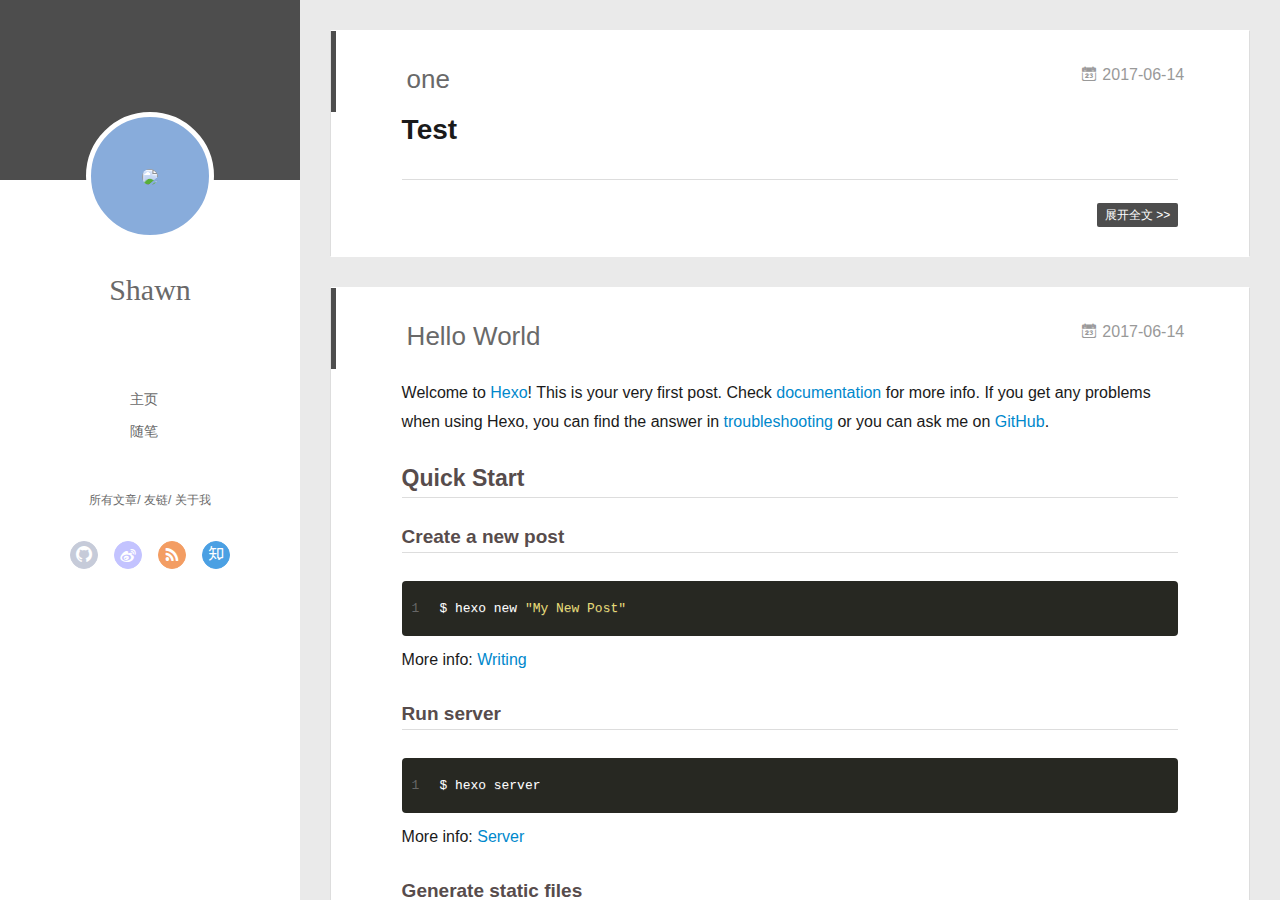
==== index.html @ 72312b6a "Site updated: 2017-06-14 21:43:55" ====
<!DOCTYPE html>
<html>
<head>
  <meta charset="utf-8">
  
  <meta name="renderer" content="webkit">
  <meta http-equiv="X-UA-Compatible" content="IE=edge" >
  <link rel="dns-prefetch" href="http://yoursite.com">
  <title>Sport And Change</title>
  <meta name="viewport" content="width=device-width, initial-scale=1, maximum-scale=1">
  <meta property="og:type" content="website">
<meta property="og:title" content="Sport And Change">
<meta property="og:url" content="http://yoursite.com/index.html">
<meta property="og:site_name" content="Sport And Change">
<meta name="twitter:card" content="summary">
<meta name="twitter:title" content="Sport And Change">
  
    <link rel="alternative" href="/atom.xml" title="Sport And Change" type="application/atom+xml">
  
  
    <link rel="icon" href="/favicon.png">
  
  <link rel="stylesheet" type="text/css" href="/./main.b3331d.css">
  <style type="text/css">
  
    #container.show {
      background: linear-gradient(200deg,#a0cfe4,#e8c37e);
    }
  </style>
  

  

</head>

<body>
  <div id="container" q-class="show:isCtnShow">
    <canvas id="anm-canvas" class="anm-canvas"></canvas>
    <div class="left-col" q-class="show:isShow">
      
<div class="overlay" style="background: #4d4d4d"></div>
<div class="intrude-less">
	<header id="header" class="inner">
		<a href="/" class="profilepic">
			<img src="null" class="js-avatar">
		</a>
		<hgroup>
		  <h1 class="header-author"><a href="/">Shawn</a></h1>
		</hgroup>
		

		<nav class="header-menu">
			<ul>
			
				<li><a href="/">主页</a></li>
	        
				<li><a href="/tags/随笔/">随笔</a></li>
	        
			</ul>
		</nav>
		<nav class="header-smart-menu">
    		
    			
    			<a q-on="click: openSlider(e, 'innerArchive')" href="javascript:void(0)">所有文章</a>
    			
            
    			
    			<a q-on="click: openSlider(e, 'friends')" href="javascript:void(0)">友链</a>
    			
            
    			
    			<a q-on="click: openSlider(e, 'aboutme')" href="javascript:void(0)">关于我</a>
    			
            
		</nav>
		<nav class="header-nav">
			<div class="social">
				
					<a class="github" target="_blank" href="#" title="github"><i class="icon-github"></i></a>
		        
					<a class="weibo" target="_blank" href="#" title="weibo"><i class="icon-weibo"></i></a>
		        
					<a class="rss" target="_blank" href="#" title="rss"><i class="icon-rss"></i></a>
		        
					<a class="zhihu" target="_blank" href="#" title="zhihu"><i class="icon-zhihu"></i></a>
		        
			</div>
		</nav>
	</header>		
</div>

    </div>
    <div class="mid-col" q-class="show:isShow,hide:isShow|isFalse">
      
<nav id="mobile-nav">
  	<div class="overlay js-overlay" style="background: #4d4d4d"></div>
	<div class="btnctn js-mobile-btnctn">
  		<div class="slider-trigger list" q-on="click: openSlider(e)"><i class="icon icon-sort"></i></div>
	</div>
	<div class="intrude-less">
		<header id="header" class="inner">
			<div class="profilepic">
				<img src="null" class="js-avatar">
			</div>
			<hgroup>
			  <h1 class="header-author js-header-author">Shawn</h1>
			</hgroup>
			
			
			
				
			
				
			
			
			
			<nav class="header-nav">
				<div class="social">
					
						<a class="github" target="_blank" href="#" title="github"><i class="icon-github"></i></a>
			        
						<a class="weibo" target="_blank" href="#" title="weibo"><i class="icon-weibo"></i></a>
			        
						<a class="rss" target="_blank" href="#" title="rss"><i class="icon-rss"></i></a>
			        
						<a class="zhihu" target="_blank" href="#" title="zhihu"><i class="icon-zhihu"></i></a>
			        
				</div>
			</nav>

			<nav class="header-menu js-header-menu">
				<ul style="width: 50%">
				
				
					<li style="width: 50%"><a href="/">主页</a></li>
		        
					<li style="width: 50%"><a href="/tags/随笔/">随笔</a></li>
		        
				</ul>
			</nav>
		</header>				
	</div>
	<div class="mobile-mask" style="display:none" q-show="isShow"></div>
</nav>

      <div id="wrapper" class="body-wrap">
        <div class="menu-l">
          <div class="canvas-wrap">
            <canvas data-colors="#eaeaea" data-sectionHeight="100" data-contentId="js-content" id="myCanvas1" class="anm-canvas"></canvas>
          </div>
          <div id="js-content" class="content-ll">
            
  
    <article id="post-one" class="article article-type-post  article-index" itemscope itemprop="blogPost">
  <div class="article-inner">
    
      <header class="article-header">
        
  
    <h1 itemprop="name">
      <a class="article-title" href="/2017/06/14/one/">one</a>
    </h1>
  

        
        <a href="/2017/06/14/one/" class="archive-article-date">
  	<time datetime="2017-06-14T13:19:59.000Z" itemprop="datePublished"><i class="icon-calendar icon"></i>2017-06-14</time>
</a>
        
      </header>
    
    <div class="article-entry" itemprop="articleBody">
      
        <h1 id="Test"><a href="#Test" class="headerlink" title="Test"></a>Test</h1>
      

      
    </div>
    <div class="article-info article-info-index">
      
      
      

      
        <p class="article-more-link">
          <a class="article-more-a" href="/2017/06/14/one/">展开全文 >></a>
        </p>
      

      
      <div class="clearfix"></div>
    </div>
  </div>
</article>





  
    <article id="post-hello-world" class="article article-type-post  article-index" itemscope itemprop="blogPost">
  <div class="article-inner">
    
      <header class="article-header">
        
  
    <h1 itemprop="name">
      <a class="article-title" href="/2017/06/14/hello-world/">Hello World</a>
    </h1>
  

        
        <a href="/2017/06/14/hello-world/" class="archive-article-date">
  	<time datetime="2017-06-14T12:00:49.093Z" itemprop="datePublished"><i class="icon-calendar icon"></i>2017-06-14</time>
</a>
        
      </header>
    
    <div class="article-entry" itemprop="articleBody">
      
        <p>Welcome to <a href="https://hexo.io/" target="_blank" rel="external">Hexo</a>! This is your very first post. Check <a href="https://hexo.io/docs/" target="_blank" rel="external">documentation</a> for more info. If you get any problems when using Hexo, you can find the answer in <a href="https://hexo.io/docs/troubleshooting.html" target="_blank" rel="external">troubleshooting</a> or you can ask me on <a href="https://github.com/hexojs/hexo/issues" target="_blank" rel="external">GitHub</a>.</p>
<h2 id="Quick-Start"><a href="#Quick-Start" class="headerlink" title="Quick Start"></a>Quick Start</h2><h3 id="Create-a-new-post"><a href="#Create-a-new-post" class="headerlink" title="Create a new post"></a>Create a new post</h3><figure class="highlight bash"><table><tr><td class="gutter"><pre><div class="line">1</div></pre></td><td class="code"><pre><div class="line">$ hexo new <span class="string">"My New Post"</span></div></pre></td></tr></table></figure>
<p>More info: <a href="https://hexo.io/docs/writing.html" target="_blank" rel="external">Writing</a></p>
<h3 id="Run-server"><a href="#Run-server" class="headerlink" title="Run server"></a>Run server</h3><figure class="highlight bash"><table><tr><td class="gutter"><pre><div class="line">1</div></pre></td><td class="code"><pre><div class="line">$ hexo server</div></pre></td></tr></table></figure>
<p>More info: <a href="https://hexo.io/docs/server.html" target="_blank" rel="external">Server</a></p>
<h3 id="Generate-static-files"><a href="#Generate-static-files" class="headerlink" title="Generate static files"></a>Generate static files</h3><figure class="highlight bash"><table><tr><td class="gutter"><pre><div class="line">1</div></pre></td><td class="code"><pre><div class="line">$ hexo generate</div></pre></td></tr></table></figure>
<p>More info: <a href="https://hexo.io/docs/generating.html" target="_blank" rel="external">Generating</a></p>
<h3 id="Deploy-to-remote-sites"><a href="#Deploy-to-remote-sites" class="headerlink" title="Deploy to remote sites"></a>Deploy to remote sites</h3><figure class="highlight bash"><table><tr><td class="gutter"><pre><div class="line">1</div></pre></td><td class="code"><pre><div class="line">$ hexo deploy</div></pre></td></tr></table></figure>
<p>More info: <a href="https://hexo.io/docs/deployment.html" target="_blank" rel="external">Deployment</a></p>

      

      
    </div>
    <div class="article-info article-info-index">
      
      
      

      
        <p class="article-more-link">
          <a class="article-more-a" href="/2017/06/14/hello-world/">展开全文 >></a>
        </p>
      

      
      <div class="clearfix"></div>
    </div>
  </div>
</article>





  
  


          </div>
        </div>
      </div>
      <footer id="footer">
  <div class="outer">
    <div id="footer-info">
    	<div class="footer-left">
    		&copy; 2017 Shawn
    	</div>
      	<div class="footer-right">
      		<a href="http://hexo.io/" target="_blank">Hexo</a>  Theme <a href="https://github.com/litten/hexo-theme-yilia" target="_blank">Yilia</a> by Litten
      	</div>
    </div>
  </div>
</footer>
    </div>
    <script>
	var yiliaConfig = {
		mathjax: false,
		isHome: true,
		isPost: false,
		isArchive: false,
		isTag: false,
		isCategory: false,
		open_in_new: false,
		root: "/",
		innerArchive: true,
		showTags: false
	}
</script>

<script>!function(t){function n(e){if(r[e])return r[e].exports;var i=r[e]={exports:{},id:e,loaded:!1};return t[e].call(i.exports,i,i.exports,n),i.loaded=!0,i.exports}var r={};n.m=t,n.c=r,n.p="./",n(0)}([function(t,n,r){r(194),t.exports=r(190)},function(t,n,r){var e=r(3),i=r(52),o=r(27),u=r(28),c=r(53),f="prototype",a=function(t,n,r){var s,l,h,v,p=t&a.F,d=t&a.G,y=t&a.S,g=t&a.P,b=t&a.B,m=d?e:y?e[n]||(e[n]={}):(e[n]||{})[f],x=d?i:i[n]||(i[n]={}),w=x[f]||(x[f]={});d&&(r=n);for(s in r)l=!p&&m&&void 0!==m[s],h=(l?m:r)[s],v=b&&l?c(h,e):g&&"function"==typeof h?c(Function.call,h):h,m&&u(m,s,h,t&a.U),x[s]!=h&&o(x,s,v),g&&w[s]!=h&&(w[s]=h)};e.core=i,a.F=1,a.G=2,a.S=4,a.P=8,a.B=16,a.W=32,a.U=64,a.R=128,t.exports=a},function(t,n,r){var e=r(6);t.exports=function(t){if(!e(t))throw TypeError(t+" is not an object!");return t}},function(t,n){var r=t.exports="undefined"!=typeof window&&window.Math==Math?window:"undefined"!=typeof self&&self.Math==Math?self:Function("return this")();"number"==typeof __g&&(__g=r)},function(t,n){t.exports=function(t){try{return!!t()}catch(t){return!0}}},function(t,n){var r=t.exports="undefined"!=typeof window&&window.Math==Math?window:"undefined"!=typeof self&&self.Math==Math?self:Function("return this")();"number"==typeof __g&&(__g=r)},function(t,n){t.exports=function(t){return"object"==typeof t?null!==t:"function"==typeof t}},function(t,n,r){var e=r(126)("wks"),i=r(76),o=r(3).Symbol,u="function"==typeof o;(t.exports=function(t){return e[t]||(e[t]=u&&o[t]||(u?o:i)("Symbol."+t))}).store=e},function(t,n){var r={}.hasOwnProperty;t.exports=function(t,n){return r.call(t,n)}},function(t,n,r){var e=r(94),i=r(33);t.exports=function(t){return e(i(t))}},function(t,n,r){t.exports=!r(4)(function(){return 7!=Object.defineProperty({},"a",{get:function(){return 7}}).a})},function(t,n,r){var e=r(2),i=r(167),o=r(50),u=Object.defineProperty;n.f=r(10)?Object.defineProperty:function(t,n,r){if(e(t),n=o(n,!0),e(r),i)try{return u(t,n,r)}catch(t){}if("get"in r||"set"in r)throw TypeError("Accessors not supported!");return"value"in r&&(t[n]=r.value),t}},function(t,n,r){t.exports=!r(18)(function(){return 7!=Object.defineProperty({},"a",{get:function(){return 7}}).a})},function(t,n,r){var e=r(14),i=r(22);t.exports=r(12)?function(t,n,r){return e.f(t,n,i(1,r))}:function(t,n,r){return t[n]=r,t}},function(t,n,r){var e=r(20),i=r(58),o=r(42),u=Object.defineProperty;n.f=r(12)?Object.defineProperty:function(t,n,r){if(e(t),n=o(n,!0),e(r),i)try{return u(t,n,r)}catch(t){}if("get"in r||"set"in r)throw TypeError("Accessors not supported!");return"value"in r&&(t[n]=r.value),t}},function(t,n,r){var e=r(40)("wks"),i=r(23),o=r(5).Symbol,u="function"==typeof o;(t.exports=function(t){return e[t]||(e[t]=u&&o[t]||(u?o:i)("Symbol."+t))}).store=e},function(t,n,r){var e=r(67),i=Math.min;t.exports=function(t){return t>0?i(e(t),9007199254740991):0}},function(t,n,r){var e=r(46);t.exports=function(t){return Object(e(t))}},function(t,n){t.exports=function(t){try{return!!t()}catch(t){return!0}}},function(t,n,r){var e=r(63),i=r(34);t.exports=Object.keys||function(t){return e(t,i)}},function(t,n,r){var e=r(21);t.exports=function(t){if(!e(t))throw TypeError(t+" is not an object!");return t}},function(t,n){t.exports=function(t){return"object"==typeof t?null!==t:"function"==typeof t}},function(t,n){t.exports=function(t,n){return{enumerable:!(1&t),configurable:!(2&t),writable:!(4&t),value:n}}},function(t,n){var r=0,e=Math.random();t.exports=function(t){return"Symbol(".concat(void 0===t?"":t,")_",(++r+e).toString(36))}},function(t,n){var r={}.hasOwnProperty;t.exports=function(t,n){return r.call(t,n)}},function(t,n){var r=t.exports={version:"2.4.0"};"number"==typeof __e&&(__e=r)},function(t,n){t.exports=function(t){if("function"!=typeof t)throw TypeError(t+" is not a function!");return t}},function(t,n,r){var e=r(11),i=r(66);t.exports=r(10)?function(t,n,r){return e.f(t,n,i(1,r))}:function(t,n,r){return t[n]=r,t}},function(t,n,r){var e=r(3),i=r(27),o=r(24),u=r(76)("src"),c="toString",f=Function[c],a=(""+f).split(c);r(52).inspectSource=function(t){return f.call(t)},(t.exports=function(t,n,r,c){var f="function"==typeof r;f&&(o(r,"name")||i(r,"name",n)),t[n]!==r&&(f&&(o(r,u)||i(r,u,t[n]?""+t[n]:a.join(String(n)))),t===e?t[n]=r:c?t[n]?t[n]=r:i(t,n,r):(delete t[n],i(t,n,r)))})(Function.prototype,c,function(){return"function"==typeof this&&this[u]||f.call(this)})},function(t,n,r){var e=r(1),i=r(4),o=r(46),u=function(t,n,r,e){var i=String(o(t)),u="<"+n;return""!==r&&(u+=" "+r+'="'+String(e).replace(/"/g,"&quot;")+'"'),u+">"+i+"</"+n+">"};t.exports=function(t,n){var r={};r[t]=n(u),e(e.P+e.F*i(function(){var n=""[t]('"');return n!==n.toLowerCase()||n.split('"').length>3}),"String",r)}},function(t,n,r){var e=r(115),i=r(46);t.exports=function(t){return e(i(t))}},function(t,n,r){var e=r(116),i=r(66),o=r(30),u=r(50),c=r(24),f=r(167),a=Object.getOwnPropertyDescriptor;n.f=r(10)?a:function(t,n){if(t=o(t),n=u(n,!0),f)try{return a(t,n)}catch(t){}if(c(t,n))return i(!e.f.call(t,n),t[n])}},function(t,n,r){var e=r(24),i=r(17),o=r(145)("IE_PROTO"),u=Object.prototype;t.exports=Object.getPrototypeOf||function(t){return t=i(t),e(t,o)?t[o]:"function"==typeof t.constructor&&t instanceof t.constructor?t.constructor.prototype:t instanceof Object?u:null}},function(t,n){t.exports=function(t){if(void 0==t)throw TypeError("Can't call method on  "+t);return t}},function(t,n){t.exports="constructor,hasOwnProperty,isPrototypeOf,propertyIsEnumerable,toLocaleString,toString,valueOf".split(",")},function(t,n){t.exports={}},function(t,n){t.exports=!0},function(t,n){n.f={}.propertyIsEnumerable},function(t,n,r){var e=r(14).f,i=r(8),o=r(15)("toStringTag");t.exports=function(t,n,r){t&&!i(t=r?t:t.prototype,o)&&e(t,o,{configurable:!0,value:n})}},function(t,n,r){var e=r(40)("keys"),i=r(23);t.exports=function(t){return e[t]||(e[t]=i(t))}},function(t,n,r){var e=r(5),i="__core-js_shared__",o=e[i]||(e[i]={});t.exports=function(t){return o[t]||(o[t]={})}},function(t,n){var r=Math.ceil,e=Math.floor;t.exports=function(t){return isNaN(t=+t)?0:(t>0?e:r)(t)}},function(t,n,r){var e=r(21);t.exports=function(t,n){if(!e(t))return t;var r,i;if(n&&"function"==typeof(r=t.toString)&&!e(i=r.call(t)))return i;if("function"==typeof(r=t.valueOf)&&!e(i=r.call(t)))return i;if(!n&&"function"==typeof(r=t.toString)&&!e(i=r.call(t)))return i;throw TypeError("Can't convert object to primitive value")}},function(t,n,r){var e=r(5),i=r(25),o=r(36),u=r(44),c=r(14).f;t.exports=function(t){var n=i.Symbol||(i.Symbol=o?{}:e.Symbol||{});"_"==t.charAt(0)||t in n||c(n,t,{value:u.f(t)})}},function(t,n,r){n.f=r(15)},function(t,n){var r={}.toString;t.exports=function(t){return r.call(t).slice(8,-1)}},function(t,n){t.exports=function(t){if(void 0==t)throw TypeError("Can't call method on  "+t);return t}},function(t,n,r){var e=r(4);t.exports=function(t,n){return!!t&&e(function(){n?t.call(null,function(){},1):t.call(null)})}},function(t,n,r){var e=r(53),i=r(115),o=r(17),u=r(16),c=r(202);t.exports=function(t,n){var r=1==t,f=2==t,a=3==t,s=4==t,l=6==t,h=5==t||l,v=n||c;return function(n,c,p){for(var d,y,g=o(n),b=i(g),m=e(c,p,3),x=u(b.length),w=0,S=r?v(n,x):f?v(n,0):void 0;x>w;w++)if((h||w in b)&&(d=b[w],y=m(d,w,g),t))if(r)S[w]=y;else if(y)switch(t){case 3:return!0;case 5:return d;case 6:return w;case 2:S.push(d)}else if(s)return!1;return l?-1:a||s?s:S}}},function(t,n,r){var e=r(1),i=r(52),o=r(4);t.exports=function(t,n){var r=(i.Object||{})[t]||Object[t],u={};u[t]=n(r),e(e.S+e.F*o(function(){r(1)}),"Object",u)}},function(t,n,r){var e=r(6);t.exports=function(t,n){if(!e(t))return t;var r,i;if(n&&"function"==typeof(r=t.toString)&&!e(i=r.call(t)))return i;if("function"==typeof(r=t.valueOf)&&!e(i=r.call(t)))return i;if(!n&&"function"==typeof(r=t.toString)&&!e(i=r.call(t)))return i;throw TypeError("Can't convert object to primitive value")}},function(t,n,r){var e=r(5),i=r(25),o=r(91),u=r(13),c="prototype",f=function(t,n,r){var a,s,l,h=t&f.F,v=t&f.G,p=t&f.S,d=t&f.P,y=t&f.B,g=t&f.W,b=v?i:i[n]||(i[n]={}),m=b[c],x=v?e:p?e[n]:(e[n]||{})[c];v&&(r=n);for(a in r)(s=!h&&x&&void 0!==x[a])&&a in b||(l=s?x[a]:r[a],b[a]=v&&"function"!=typeof x[a]?r[a]:y&&s?o(l,e):g&&x[a]==l?function(t){var n=function(n,r,e){if(this instanceof t){switch(arguments.length){case 0:return new t;case 1:return new t(n);case 2:return new t(n,r)}return new t(n,r,e)}return t.apply(this,arguments)};return n[c]=t[c],n}(l):d&&"function"==typeof l?o(Function.call,l):l,d&&((b.virtual||(b.virtual={}))[a]=l,t&f.R&&m&&!m[a]&&u(m,a,l)))};f.F=1,f.G=2,f.S=4,f.P=8,f.B=16,f.W=32,f.U=64,f.R=128,t.exports=f},function(t,n){var r=t.exports={version:"2.4.0"};"number"==typeof __e&&(__e=r)},function(t,n,r){var e=r(26);t.exports=function(t,n,r){if(e(t),void 0===n)return t;switch(r){case 1:return function(r){return t.call(n,r)};case 2:return function(r,e){return t.call(n,r,e)};case 3:return function(r,e,i){return t.call(n,r,e,i)}}return function(){return t.apply(n,arguments)}}},function(t,n,r){var e=r(183),i=r(1),o=r(126)("metadata"),u=o.store||(o.store=new(r(186))),c=function(t,n,r){var i=u.get(t);if(!i){if(!r)return;u.set(t,i=new e)}var o=i.get(n);if(!o){if(!r)return;i.set(n,o=new e)}return o},f=function(t,n,r){var e=c(n,r,!1);return void 0!==e&&e.has(t)},a=function(t,n,r){var e=c(n,r,!1);return void 0===e?void 0:e.get(t)},s=function(t,n,r,e){c(r,e,!0).set(t,n)},l=function(t,n){var r=c(t,n,!1),e=[];return r&&r.forEach(function(t,n){e.push(n)}),e},h=function(t){return void 0===t||"symbol"==typeof t?t:String(t)},v=function(t){i(i.S,"Reflect",t)};t.exports={store:u,map:c,has:f,get:a,set:s,keys:l,key:h,exp:v}},function(t,n,r){"use strict";if(r(10)){var e=r(69),i=r(3),o=r(4),u=r(1),c=r(127),f=r(152),a=r(53),s=r(68),l=r(66),h=r(27),v=r(73),p=r(67),d=r(16),y=r(75),g=r(50),b=r(24),m=r(180),x=r(114),w=r(6),S=r(17),_=r(137),O=r(70),E=r(32),P=r(71).f,j=r(154),F=r(76),M=r(7),A=r(48),N=r(117),T=r(146),I=r(155),k=r(80),L=r(123),R=r(74),C=r(130),D=r(160),U=r(11),W=r(31),G=U.f,B=W.f,V=i.RangeError,z=i.TypeError,q=i.Uint8Array,K="ArrayBuffer",J="Shared"+K,Y="BYTES_PER_ELEMENT",H="prototype",$=Array[H],X=f.ArrayBuffer,Q=f.DataView,Z=A(0),tt=A(2),nt=A(3),rt=A(4),et=A(5),it=A(6),ot=N(!0),ut=N(!1),ct=I.values,ft=I.keys,at=I.entries,st=$.lastIndexOf,lt=$.reduce,ht=$.reduceRight,vt=$.join,pt=$.sort,dt=$.slice,yt=$.toString,gt=$.toLocaleString,bt=M("iterator"),mt=M("toStringTag"),xt=F("typed_constructor"),wt=F("def_constructor"),St=c.CONSTR,_t=c.TYPED,Ot=c.VIEW,Et="Wrong length!",Pt=A(1,function(t,n){return Tt(T(t,t[wt]),n)}),jt=o(function(){return 1===new q(new Uint16Array([1]).buffer)[0]}),Ft=!!q&&!!q[H].set&&o(function(){new q(1).set({})}),Mt=function(t,n){if(void 0===t)throw z(Et);var r=+t,e=d(t);if(n&&!m(r,e))throw V(Et);return e},At=function(t,n){var r=p(t);if(r<0||r%n)throw V("Wrong offset!");return r},Nt=function(t){if(w(t)&&_t in t)return t;throw z(t+" is not a typed array!")},Tt=function(t,n){if(!(w(t)&&xt in t))throw z("It is not a typed array constructor!");return new t(n)},It=function(t,n){return kt(T(t,t[wt]),n)},kt=function(t,n){for(var r=0,e=n.length,i=Tt(t,e);e>r;)i[r]=n[r++];return i},Lt=function(t,n,r){G(t,n,{get:function(){return this._d[r]}})},Rt=function(t){var n,r,e,i,o,u,c=S(t),f=arguments.length,s=f>1?arguments[1]:void 0,l=void 0!==s,h=j(c);if(void 0!=h&&!_(h)){for(u=h.call(c),e=[],n=0;!(o=u.next()).done;n++)e.push(o.value);c=e}for(l&&f>2&&(s=a(s,arguments[2],2)),n=0,r=d(c.length),i=Tt(this,r);r>n;n++)i[n]=l?s(c[n],n):c[n];return i},Ct=function(){for(var t=0,n=arguments.length,r=Tt(this,n);n>t;)r[t]=arguments[t++];return r},Dt=!!q&&o(function(){gt.call(new q(1))}),Ut=function(){return gt.apply(Dt?dt.call(Nt(this)):Nt(this),arguments)},Wt={copyWithin:function(t,n){return D.call(Nt(this),t,n,arguments.length>2?arguments[2]:void 0)},every:function(t){return rt(Nt(this),t,arguments.length>1?arguments[1]:void 0)},fill:function(t){return C.apply(Nt(this),arguments)},filter:function(t){return It(this,tt(Nt(this),t,arguments.length>1?arguments[1]:void 0))},find:function(t){return et(Nt(this),t,arguments.length>1?arguments[1]:void 0)},findIndex:function(t){return it(Nt(this),t,arguments.length>1?arguments[1]:void 0)},forEach:function(t){Z(Nt(this),t,arguments.length>1?arguments[1]:void 0)},indexOf:function(t){return ut(Nt(this),t,arguments.length>1?arguments[1]:void 0)},includes:function(t){return ot(Nt(this),t,arguments.length>1?arguments[1]:void 0)},join:function(t){return vt.apply(Nt(this),arguments)},lastIndexOf:function(t){return st.apply(Nt(this),arguments)},map:function(t){return Pt(Nt(this),t,arguments.length>1?arguments[1]:void 0)},reduce:function(t){return lt.apply(Nt(this),arguments)},reduceRight:function(t){return ht.apply(Nt(this),arguments)},reverse:function(){for(var t,n=this,r=Nt(n).length,e=Math.floor(r/2),i=0;i<e;)t=n[i],n[i++]=n[--r],n[r]=t;return n},some:function(t){return nt(Nt(this),t,arguments.length>1?arguments[1]:void 0)},sort:function(t){return pt.call(Nt(this),t)},subarray:function(t,n){var r=Nt(this),e=r.length,i=y(t,e);return new(T(r,r[wt]))(r.buffer,r.byteOffset+i*r.BYTES_PER_ELEMENT,d((void 0===n?e:y(n,e))-i))}},Gt=function(t,n){return It(this,dt.call(Nt(this),t,n))},Bt=function(t){Nt(this);var n=At(arguments[1],1),r=this.length,e=S(t),i=d(e.length),o=0;if(i+n>r)throw V(Et);for(;o<i;)this[n+o]=e[o++]},Vt={entries:function(){return at.call(Nt(this))},keys:function(){return ft.call(Nt(this))},values:function(){return ct.call(Nt(this))}},zt=function(t,n){return w(t)&&t[_t]&&"symbol"!=typeof n&&n in t&&String(+n)==String(n)},qt=function(t,n){return zt(t,n=g(n,!0))?l(2,t[n]):B(t,n)},Kt=function(t,n,r){return!(zt(t,n=g(n,!0))&&w(r)&&b(r,"value"))||b(r,"get")||b(r,"set")||r.configurable||b(r,"writable")&&!r.writable||b(r,"enumerable")&&!r.enumerable?G(t,n,r):(t[n]=r.value,t)};St||(W.f=qt,U.f=Kt),u(u.S+u.F*!St,"Object",{getOwnPropertyDescriptor:qt,defineProperty:Kt}),o(function(){yt.call({})})&&(yt=gt=function(){return vt.call(this)});var Jt=v({},Wt);v(Jt,Vt),h(Jt,bt,Vt.values),v(Jt,{slice:Gt,set:Bt,constructor:function(){},toString:yt,toLocaleString:Ut}),Lt(Jt,"buffer","b"),Lt(Jt,"byteOffset","o"),Lt(Jt,"byteLength","l"),Lt(Jt,"length","e"),G(Jt,mt,{get:function(){return this[_t]}}),t.exports=function(t,n,r,f){f=!!f;var a=t+(f?"Clamped":"")+"Array",l="Uint8Array"!=a,v="get"+t,p="set"+t,y=i[a],g=y||{},b=y&&E(y),m=!y||!c.ABV,S={},_=y&&y[H],j=function(t,r){var e=t._d;return e.v[v](r*n+e.o,jt)},F=function(t,r,e){var i=t._d;f&&(e=(e=Math.round(e))<0?0:e>255?255:255&e),i.v[p](r*n+i.o,e,jt)},M=function(t,n){G(t,n,{get:function(){return j(this,n)},set:function(t){return F(this,n,t)},enumerable:!0})};m?(y=r(function(t,r,e,i){s(t,y,a,"_d");var o,u,c,f,l=0,v=0;if(w(r)){if(!(r instanceof X||(f=x(r))==K||f==J))return _t in r?kt(y,r):Rt.call(y,r);o=r,v=At(e,n);var p=r.byteLength;if(void 0===i){if(p%n)throw V(Et);if((u=p-v)<0)throw V(Et)}else if((u=d(i)*n)+v>p)throw V(Et);c=u/n}else c=Mt(r,!0),u=c*n,o=new X(u);for(h(t,"_d",{b:o,o:v,l:u,e:c,v:new Q(o)});l<c;)M(t,l++)}),_=y[H]=O(Jt),h(_,"constructor",y)):L(function(t){new y(null),new y(t)},!0)||(y=r(function(t,r,e,i){s(t,y,a);var o;return w(r)?r instanceof X||(o=x(r))==K||o==J?void 0!==i?new g(r,At(e,n),i):void 0!==e?new g(r,At(e,n)):new g(r):_t in r?kt(y,r):Rt.call(y,r):new g(Mt(r,l))}),Z(b!==Function.prototype?P(g).concat(P(b)):P(g),function(t){t in y||h(y,t,g[t])}),y[H]=_,e||(_.constructor=y));var A=_[bt],N=!!A&&("values"==A.name||void 0==A.name),T=Vt.values;h(y,xt,!0),h(_,_t,a),h(_,Ot,!0),h(_,wt,y),(f?new y(1)[mt]==a:mt in _)||G(_,mt,{get:function(){return a}}),S[a]=y,u(u.G+u.W+u.F*(y!=g),S),u(u.S,a,{BYTES_PER_ELEMENT:n,from:Rt,of:Ct}),Y in _||h(_,Y,n),u(u.P,a,Wt),R(a),u(u.P+u.F*Ft,a,{set:Bt}),u(u.P+u.F*!N,a,Vt),u(u.P+u.F*(_.toString!=yt),a,{toString:yt}),u(u.P+u.F*o(function(){new y(1).slice()}),a,{slice:Gt}),u(u.P+u.F*(o(function(){return[1,2].toLocaleString()!=new y([1,2]).toLocaleString()})||!o(function(){_.toLocaleString.call([1,2])})),a,{toLocaleString:Ut}),k[a]=N?A:T,e||N||h(_,bt,T)}}else t.exports=function(){}},function(t,n){var r={}.toString;t.exports=function(t){return r.call(t).slice(8,-1)}},function(t,n,r){var e=r(21),i=r(5).document,o=e(i)&&e(i.createElement);t.exports=function(t){return o?i.createElement(t):{}}},function(t,n,r){t.exports=!r(12)&&!r(18)(function(){return 7!=Object.defineProperty(r(57)("div"),"a",{get:function(){return 7}}).a})},function(t,n,r){"use strict";var e=r(36),i=r(51),o=r(64),u=r(13),c=r(8),f=r(35),a=r(96),s=r(38),l=r(103),h=r(15)("iterator"),v=!([].keys&&"next"in[].keys()),p="keys",d="values",y=function(){return this};t.exports=function(t,n,r,g,b,m,x){a(r,n,g);var w,S,_,O=function(t){if(!v&&t in F)return F[t];switch(t){case p:case d:return function(){return new r(this,t)}}return function(){return new r(this,t)}},E=n+" Iterator",P=b==d,j=!1,F=t.prototype,M=F[h]||F["@@iterator"]||b&&F[b],A=M||O(b),N=b?P?O("entries"):A:void 0,T="Array"==n?F.entries||M:M;if(T&&(_=l(T.call(new t)))!==Object.prototype&&(s(_,E,!0),e||c(_,h)||u(_,h,y)),P&&M&&M.name!==d&&(j=!0,A=function(){return M.call(this)}),e&&!x||!v&&!j&&F[h]||u(F,h,A),f[n]=A,f[E]=y,b)if(w={values:P?A:O(d),keys:m?A:O(p),entries:N},x)for(S in w)S in F||o(F,S,w[S]);else i(i.P+i.F*(v||j),n,w);return w}},function(t,n,r){var e=r(20),i=r(100),o=r(34),u=r(39)("IE_PROTO"),c=function(){},f="prototype",a=function(){var t,n=r(57)("iframe"),e=o.length;for(n.style.display="none",r(93).appendChild(n),n.src="javascript:",t=n.contentWindow.document,t.open(),t.write("<script>document.F=Object<\/script>"),t.close(),a=t.F;e--;)delete a[f][o[e]];return a()};t.exports=Object.create||function(t,n){var r;return null!==t?(c[f]=e(t),r=new c,c[f]=null,r[u]=t):r=a(),void 0===n?r:i(r,n)}},function(t,n,r){var e=r(63),i=r(34).concat("length","prototype");n.f=Object.getOwnPropertyNames||function(t){return e(t,i)}},function(t,n){n.f=Object.getOwnPropertySymbols},function(t,n,r){var e=r(8),i=r(9),o=r(90)(!1),u=r(39)("IE_PROTO");t.exports=function(t,n){var r,c=i(t),f=0,a=[];for(r in c)r!=u&&e(c,r)&&a.push(r);for(;n.length>f;)e(c,r=n[f++])&&(~o(a,r)||a.push(r));return a}},function(t,n,r){t.exports=r(13)},function(t,n,r){var e=r(76)("meta"),i=r(6),o=r(24),u=r(11).f,c=0,f=Object.isExtensible||function(){return!0},a=!r(4)(function(){return f(Object.preventExtensions({}))}),s=function(t){u(t,e,{value:{i:"O"+ ++c,w:{}}})},l=function(t,n){if(!i(t))return"symbol"==typeof t?t:("string"==typeof t?"S":"P")+t;if(!o(t,e)){if(!f(t))return"F";if(!n)return"E";s(t)}return t[e].i},h=function(t,n){if(!o(t,e)){if(!f(t))return!0;if(!n)return!1;s(t)}return t[e].w},v=function(t){return a&&p.NEED&&f(t)&&!o(t,e)&&s(t),t},p=t.exports={KEY:e,NEED:!1,fastKey:l,getWeak:h,onFreeze:v}},function(t,n){t.exports=function(t,n){return{enumerable:!(1&t),configurable:!(2&t),writable:!(4&t),value:n}}},function(t,n){var r=Math.ceil,e=Math.floor;t.exports=function(t){return isNaN(t=+t)?0:(t>0?e:r)(t)}},function(t,n){t.exports=function(t,n,r,e){if(!(t instanceof n)||void 0!==e&&e in t)throw TypeError(r+": incorrect invocation!");return t}},function(t,n){t.exports=!1},function(t,n,r){var e=r(2),i=r(173),o=r(133),u=r(145)("IE_PROTO"),c=function(){},f="prototype",a=function(){var t,n=r(132)("iframe"),e=o.length;for(n.style.display="none",r(135).appendChild(n),n.src="javascript:",t=n.contentWindow.document,t.open(),t.write("<script>document.F=Object<\/script>"),t.close(),a=t.F;e--;)delete a[f][o[e]];return a()};t.exports=Object.create||function(t,n){var r;return null!==t?(c[f]=e(t),r=new c,c[f]=null,r[u]=t):r=a(),void 0===n?r:i(r,n)}},function(t,n,r){var e=r(175),i=r(133).concat("length","prototype");n.f=Object.getOwnPropertyNames||function(t){return e(t,i)}},function(t,n,r){var e=r(175),i=r(133);t.exports=Object.keys||function(t){return e(t,i)}},function(t,n,r){var e=r(28);t.exports=function(t,n,r){for(var i in n)e(t,i,n[i],r);return t}},function(t,n,r){"use strict";var e=r(3),i=r(11),o=r(10),u=r(7)("species");t.exports=function(t){var n=e[t];o&&n&&!n[u]&&i.f(n,u,{configurable:!0,get:function(){return this}})}},function(t,n,r){var e=r(67),i=Math.max,o=Math.min;t.exports=function(t,n){return t=e(t),t<0?i(t+n,0):o(t,n)}},function(t,n){var r=0,e=Math.random();t.exports=function(t){return"Symbol(".concat(void 0===t?"":t,")_",(++r+e).toString(36))}},function(t,n,r){var e=r(33);t.exports=function(t){return Object(e(t))}},function(t,n,r){var e=r(7)("unscopables"),i=Array.prototype;void 0==i[e]&&r(27)(i,e,{}),t.exports=function(t){i[e][t]=!0}},function(t,n,r){var e=r(53),i=r(169),o=r(137),u=r(2),c=r(16),f=r(154),a={},s={},n=t.exports=function(t,n,r,l,h){var v,p,d,y,g=h?function(){return t}:f(t),b=e(r,l,n?2:1),m=0;if("function"!=typeof g)throw TypeError(t+" is not iterable!");if(o(g)){for(v=c(t.length);v>m;m++)if((y=n?b(u(p=t[m])[0],p[1]):b(t[m]))===a||y===s)return y}else for(d=g.call(t);!(p=d.next()).done;)if((y=i(d,b,p.value,n))===a||y===s)return y};n.BREAK=a,n.RETURN=s},function(t,n){t.exports={}},function(t,n,r){var e=r(11).f,i=r(24),o=r(7)("toStringTag");t.exports=function(t,n,r){t&&!i(t=r?t:t.prototype,o)&&e(t,o,{configurable:!0,value:n})}},function(t,n,r){var e=r(1),i=r(46),o=r(4),u=r(150),c="["+u+"]",f="​",a=RegExp("^"+c+c+"*"),s=RegExp(c+c+"*$"),l=function(t,n,r){var i={},c=o(function(){return!!u[t]()||f[t]()!=f}),a=i[t]=c?n(h):u[t];r&&(i[r]=a),e(e.P+e.F*c,"String",i)},h=l.trim=function(t,n){return t=String(i(t)),1&n&&(t=t.replace(a,"")),2&n&&(t=t.replace(s,"")),t};t.exports=l},function(t,n,r){t.exports={default:r(86),__esModule:!0}},function(t,n,r){t.exports={default:r(87),__esModule:!0}},function(t,n,r){"use strict";function e(t){return t&&t.__esModule?t:{default:t}}n.__esModule=!0;var i=r(84),o=e(i),u=r(83),c=e(u),f="function"==typeof c.default&&"symbol"==typeof o.default?function(t){return typeof t}:function(t){return t&&"function"==typeof c.default&&t.constructor===c.default&&t!==c.default.prototype?"symbol":typeof t};n.default="function"==typeof c.default&&"symbol"===f(o.default)?function(t){return void 0===t?"undefined":f(t)}:function(t){return t&&"function"==typeof c.default&&t.constructor===c.default&&t!==c.default.prototype?"symbol":void 0===t?"undefined":f(t)}},function(t,n,r){r(110),r(108),r(111),r(112),t.exports=r(25).Symbol},function(t,n,r){r(109),r(113),t.exports=r(44).f("iterator")},function(t,n){t.exports=function(t){if("function"!=typeof t)throw TypeError(t+" is not a function!");return t}},function(t,n){t.exports=function(){}},function(t,n,r){var e=r(9),i=r(106),o=r(105);t.exports=function(t){return function(n,r,u){var c,f=e(n),a=i(f.length),s=o(u,a);if(t&&r!=r){for(;a>s;)if((c=f[s++])!=c)return!0}else for(;a>s;s++)if((t||s in f)&&f[s]===r)return t||s||0;return!t&&-1}}},function(t,n,r){var e=r(88);t.exports=function(t,n,r){if(e(t),void 0===n)return t;switch(r){case 1:return function(r){return t.call(n,r)};case 2:return function(r,e){return t.call(n,r,e)};case 3:return function(r,e,i){return t.call(n,r,e,i)}}return function(){return t.apply(n,arguments)}}},function(t,n,r){var e=r(19),i=r(62),o=r(37);t.exports=function(t){var n=e(t),r=i.f;if(r)for(var u,c=r(t),f=o.f,a=0;c.length>a;)f.call(t,u=c[a++])&&n.push(u);return n}},function(t,n,r){t.exports=r(5).document&&document.documentElement},function(t,n,r){var e=r(56);t.exports=Object("z").propertyIsEnumerable(0)?Object:function(t){return"String"==e(t)?t.split(""):Object(t)}},function(t,n,r){var e=r(56);t.exports=Array.isArray||function(t){return"Array"==e(t)}},function(t,n,r){"use strict";var e=r(60),i=r(22),o=r(38),u={};r(13)(u,r(15)("iterator"),function(){return this}),t.exports=function(t,n,r){t.prototype=e(u,{next:i(1,r)}),o(t,n+" Iterator")}},function(t,n){t.exports=function(t,n){return{value:n,done:!!t}}},function(t,n,r){var e=r(19),i=r(9);t.exports=function(t,n){for(var r,o=i(t),u=e(o),c=u.length,f=0;c>f;)if(o[r=u[f++]]===n)return r}},function(t,n,r){var e=r(23)("meta"),i=r(21),o=r(8),u=r(14).f,c=0,f=Object.isExtensible||function(){return!0},a=!r(18)(function(){return f(Object.preventExtensions({}))}),s=function(t){u(t,e,{value:{i:"O"+ ++c,w:{}}})},l=function(t,n){if(!i(t))return"symbol"==typeof t?t:("string"==typeof t?"S":"P")+t;if(!o(t,e)){if(!f(t))return"F";if(!n)return"E";s(t)}return t[e].i},h=function(t,n){if(!o(t,e)){if(!f(t))return!0;if(!n)return!1;s(t)}return t[e].w},v=function(t){return a&&p.NEED&&f(t)&&!o(t,e)&&s(t),t},p=t.exports={KEY:e,NEED:!1,fastKey:l,getWeak:h,onFreeze:v}},function(t,n,r){var e=r(14),i=r(20),o=r(19);t.exports=r(12)?Object.defineProperties:function(t,n){i(t);for(var r,u=o(n),c=u.length,f=0;c>f;)e.f(t,r=u[f++],n[r]);return t}},function(t,n,r){var e=r(37),i=r(22),o=r(9),u=r(42),c=r(8),f=r(58),a=Object.getOwnPropertyDescriptor;n.f=r(12)?a:function(t,n){if(t=o(t),n=u(n,!0),f)try{return a(t,n)}catch(t){}if(c(t,n))return i(!e.f.call(t,n),t[n])}},function(t,n,r){var e=r(9),i=r(61).f,o={}.toString,u="object"==typeof window&&window&&Object.getOwnPropertyNames?Object.getOwnPropertyNames(window):[],c=function(t){try{return i(t)}catch(t){return u.slice()}};t.exports.f=function(t){return u&&"[object Window]"==o.call(t)?c(t):i(e(t))}},function(t,n,r){var e=r(8),i=r(77),o=r(39)("IE_PROTO"),u=Object.prototype;t.exports=Object.getPrototypeOf||function(t){return t=i(t),e(t,o)?t[o]:"function"==typeof t.constructor&&t instanceof t.constructor?t.constructor.prototype:t instanceof Object?u:null}},function(t,n,r){var e=r(41),i=r(33);t.exports=function(t){return function(n,r){var o,u,c=String(i(n)),f=e(r),a=c.length;return f<0||f>=a?t?"":void 0:(o=c.charCodeAt(f),o<55296||o>56319||f+1===a||(u=c.charCodeAt(f+1))<56320||u>57343?t?c.charAt(f):o:t?c.slice(f,f+2):u-56320+(o-55296<<10)+65536)}}},function(t,n,r){var e=r(41),i=Math.max,o=Math.min;t.exports=function(t,n){return t=e(t),t<0?i(t+n,0):o(t,n)}},function(t,n,r){var e=r(41),i=Math.min;t.exports=function(t){return t>0?i(e(t),9007199254740991):0}},function(t,n,r){"use strict";var e=r(89),i=r(97),o=r(35),u=r(9);t.exports=r(59)(Array,"Array",function(t,n){this._t=u(t),this._i=0,this._k=n},function(){var t=this._t,n=this._k,r=this._i++;return!t||r>=t.length?(this._t=void 0,i(1)):"keys"==n?i(0,r):"values"==n?i(0,t[r]):i(0,[r,t[r]])},"values"),o.Arguments=o.Array,e("keys"),e("values"),e("entries")},function(t,n){},function(t,n,r){"use strict";var e=r(104)(!0);r(59)(String,"String",function(t){this._t=String(t),this._i=0},function(){var t,n=this._t,r=this._i;return r>=n.length?{value:void 0,done:!0}:(t=e(n,r),this._i+=t.length,{value:t,done:!1})})},function(t,n,r){"use strict";var e=r(5),i=r(8),o=r(12),u=r(51),c=r(64),f=r(99).KEY,a=r(18),s=r(40),l=r(38),h=r(23),v=r(15),p=r(44),d=r(43),y=r(98),g=r(92),b=r(95),m=r(20),x=r(9),w=r(42),S=r(22),_=r(60),O=r(102),E=r(101),P=r(14),j=r(19),F=E.f,M=P.f,A=O.f,N=e.Symbol,T=e.JSON,I=T&&T.stringify,k="prototype",L=v("_hidden"),R=v("toPrimitive"),C={}.propertyIsEnumerable,D=s("symbol-registry"),U=s("symbols"),W=s("op-symbols"),G=Object[k],B="function"==typeof N,V=e.QObject,z=!V||!V[k]||!V[k].findChild,q=o&&a(function(){return 7!=_(M({},"a",{get:function(){return M(this,"a",{value:7}).a}})).a})?function(t,n,r){var e=F(G,n);e&&delete G[n],M(t,n,r),e&&t!==G&&M(G,n,e)}:M,K=function(t){var n=U[t]=_(N[k]);return n._k=t,n},J=B&&"symbol"==typeof N.iterator?function(t){return"symbol"==typeof t}:function(t){return t instanceof N},Y=function(t,n,r){return t===G&&Y(W,n,r),m(t),n=w(n,!0),m(r),i(U,n)?(r.enumerable?(i(t,L)&&t[L][n]&&(t[L][n]=!1),r=_(r,{enumerable:S(0,!1)})):(i(t,L)||M(t,L,S(1,{})),t[L][n]=!0),q(t,n,r)):M(t,n,r)},H=function(t,n){m(t);for(var r,e=g(n=x(n)),i=0,o=e.length;o>i;)Y(t,r=e[i++],n[r]);return t},$=function(t,n){return void 0===n?_(t):H(_(t),n)},X=function(t){var n=C.call(this,t=w(t,!0));return!(this===G&&i(U,t)&&!i(W,t))&&(!(n||!i(this,t)||!i(U,t)||i(this,L)&&this[L][t])||n)},Q=function(t,n){if(t=x(t),n=w(n,!0),t!==G||!i(U,n)||i(W,n)){var r=F(t,n);return!r||!i(U,n)||i(t,L)&&t[L][n]||(r.enumerable=!0),r}},Z=function(t){for(var n,r=A(x(t)),e=[],o=0;r.length>o;)i(U,n=r[o++])||n==L||n==f||e.push(n);return e},tt=function(t){for(var n,r=t===G,e=A(r?W:x(t)),o=[],u=0;e.length>u;)!i(U,n=e[u++])||r&&!i(G,n)||o.push(U[n]);return o};B||(N=function(){if(this instanceof N)throw TypeError("Symbol is not a constructor!");var t=h(arguments.length>0?arguments[0]:void 0),n=function(r){this===G&&n.call(W,r),i(this,L)&&i(this[L],t)&&(this[L][t]=!1),q(this,t,S(1,r))};return o&&z&&q(G,t,{configurable:!0,set:n}),K(t)},c(N[k],"toString",function(){return this._k}),E.f=Q,P.f=Y,r(61).f=O.f=Z,r(37).f=X,r(62).f=tt,o&&!r(36)&&c(G,"propertyIsEnumerable",X,!0),p.f=function(t){return K(v(t))}),u(u.G+u.W+u.F*!B,{Symbol:N});for(var nt="hasInstance,isConcatSpreadable,iterator,match,replace,search,species,split,toPrimitive,toStringTag,unscopables".split(","),rt=0;nt.length>rt;)v(nt[rt++]);for(var nt=j(v.store),rt=0;nt.length>rt;)d(nt[rt++]);u(u.S+u.F*!B,"Symbol",{for:function(t){return i(D,t+="")?D[t]:D[t]=N(t)},keyFor:function(t){if(J(t))return y(D,t);throw TypeError(t+" is not a symbol!")},useSetter:function(){z=!0},useSimple:function(){z=!1}}),u(u.S+u.F*!B,"Object",{create:$,defineProperty:Y,defineProperties:H,getOwnPropertyDescriptor:Q,getOwnPropertyNames:Z,getOwnPropertySymbols:tt}),T&&u(u.S+u.F*(!B||a(function(){var t=N();return"[null]"!=I([t])||"{}"!=I({a:t})||"{}"!=I(Object(t))})),"JSON",{stringify:function(t){if(void 0!==t&&!J(t)){for(var n,r,e=[t],i=1;arguments.length>i;)e.push(arguments[i++]);return n=e[1],"function"==typeof n&&(r=n),!r&&b(n)||(n=function(t,n){if(r&&(n=r.call(this,t,n)),!J(n))return n}),e[1]=n,I.apply(T,e)}}}),N[k][R]||r(13)(N[k],R,N[k].valueOf),l(N,"Symbol"),l(Math,"Math",!0),l(e.JSON,"JSON",!0)},function(t,n,r){r(43)("asyncIterator")},function(t,n,r){r(43)("observable")},function(t,n,r){r(107);for(var e=r(5),i=r(13),o=r(35),u=r(15)("toStringTag"),c=["NodeList","DOMTokenList","MediaList","StyleSheetList","CSSRuleList"],f=0;f<5;f++){var a=c[f],s=e[a],l=s&&s.prototype;l&&!l[u]&&i(l,u,a),o[a]=o.Array}},function(t,n,r){var e=r(45),i=r(7)("toStringTag"),o="Arguments"==e(function(){return arguments}()),u=function(t,n){try{return t[n]}catch(t){}};t.exports=function(t){var n,r,c;return void 0===t?"Undefined":null===t?"Null":"string"==typeof(r=u(n=Object(t),i))?r:o?e(n):"Object"==(c=e(n))&&"function"==typeof n.callee?"Arguments":c}},function(t,n,r){var e=r(45);t.exports=Object("z").propertyIsEnumerable(0)?Object:function(t){return"String"==e(t)?t.split(""):Object(t)}},function(t,n){n.f={}.propertyIsEnumerable},function(t,n,r){var e=r(30),i=r(16),o=r(75);t.exports=function(t){return function(n,r,u){var c,f=e(n),a=i(f.length),s=o(u,a);if(t&&r!=r){for(;a>s;)if((c=f[s++])!=c)return!0}else for(;a>s;s++)if((t||s in f)&&f[s]===r)return t||s||0;return!t&&-1}}},function(t,n,r){"use strict";var e=r(3),i=r(1),o=r(28),u=r(73),c=r(65),f=r(79),a=r(68),s=r(6),l=r(4),h=r(123),v=r(81),p=r(136);t.exports=function(t,n,r,d,y,g){var b=e[t],m=b,x=y?"set":"add",w=m&&m.prototype,S={},_=function(t){var n=w[t];o(w,t,"delete"==t?function(t){return!(g&&!s(t))&&n.call(this,0===t?0:t)}:"has"==t?function(t){return!(g&&!s(t))&&n.call(this,0===t?0:t)}:"get"==t?function(t){return g&&!s(t)?void 0:n.call(this,0===t?0:t)}:"add"==t?function(t){return n.call(this,0===t?0:t),this}:function(t,r){return n.call(this,0===t?0:t,r),this})};if("function"==typeof m&&(g||w.forEach&&!l(function(){(new m).entries().next()}))){var O=new m,E=O[x](g?{}:-0,1)!=O,P=l(function(){O.has(1)}),j=h(function(t){new m(t)}),F=!g&&l(function(){for(var t=new m,n=5;n--;)t[x](n,n);return!t.has(-0)});j||(m=n(function(n,r){a(n,m,t);var e=p(new b,n,m);return void 0!=r&&f(r,y,e[x],e),e}),m.prototype=w,w.constructor=m),(P||F)&&(_("delete"),_("has"),y&&_("get")),(F||E)&&_(x),g&&w.clear&&delete w.clear}else m=d.getConstructor(n,t,y,x),u(m.prototype,r),c.NEED=!0;return v(m,t),S[t]=m,i(i.G+i.W+i.F*(m!=b),S),g||d.setStrong(m,t,y),m}},function(t,n,r){"use strict";var e=r(27),i=r(28),o=r(4),u=r(46),c=r(7);t.exports=function(t,n,r){var f=c(t),a=r(u,f,""[t]),s=a[0],l=a[1];o(function(){var n={};return n[f]=function(){return 7},7!=""[t](n)})&&(i(String.prototype,t,s),e(RegExp.prototype,f,2==n?function(t,n){return l.call(t,this,n)}:function(t){return l.call(t,this)}))}
},function(t,n,r){"use strict";var e=r(2);t.exports=function(){var t=e(this),n="";return t.global&&(n+="g"),t.ignoreCase&&(n+="i"),t.multiline&&(n+="m"),t.unicode&&(n+="u"),t.sticky&&(n+="y"),n}},function(t,n){t.exports=function(t,n,r){var e=void 0===r;switch(n.length){case 0:return e?t():t.call(r);case 1:return e?t(n[0]):t.call(r,n[0]);case 2:return e?t(n[0],n[1]):t.call(r,n[0],n[1]);case 3:return e?t(n[0],n[1],n[2]):t.call(r,n[0],n[1],n[2]);case 4:return e?t(n[0],n[1],n[2],n[3]):t.call(r,n[0],n[1],n[2],n[3])}return t.apply(r,n)}},function(t,n,r){var e=r(6),i=r(45),o=r(7)("match");t.exports=function(t){var n;return e(t)&&(void 0!==(n=t[o])?!!n:"RegExp"==i(t))}},function(t,n,r){var e=r(7)("iterator"),i=!1;try{var o=[7][e]();o.return=function(){i=!0},Array.from(o,function(){throw 2})}catch(t){}t.exports=function(t,n){if(!n&&!i)return!1;var r=!1;try{var o=[7],u=o[e]();u.next=function(){return{done:r=!0}},o[e]=function(){return u},t(o)}catch(t){}return r}},function(t,n,r){t.exports=r(69)||!r(4)(function(){var t=Math.random();__defineSetter__.call(null,t,function(){}),delete r(3)[t]})},function(t,n){n.f=Object.getOwnPropertySymbols},function(t,n,r){var e=r(3),i="__core-js_shared__",o=e[i]||(e[i]={});t.exports=function(t){return o[t]||(o[t]={})}},function(t,n,r){for(var e,i=r(3),o=r(27),u=r(76),c=u("typed_array"),f=u("view"),a=!(!i.ArrayBuffer||!i.DataView),s=a,l=0,h="Int8Array,Uint8Array,Uint8ClampedArray,Int16Array,Uint16Array,Int32Array,Uint32Array,Float32Array,Float64Array".split(",");l<9;)(e=i[h[l++]])?(o(e.prototype,c,!0),o(e.prototype,f,!0)):s=!1;t.exports={ABV:a,CONSTR:s,TYPED:c,VIEW:f}},function(t,n){"use strict";var r={versions:function(){var t=window.navigator.userAgent;return{trident:t.indexOf("Trident")>-1,presto:t.indexOf("Presto")>-1,webKit:t.indexOf("AppleWebKit")>-1,gecko:t.indexOf("Gecko")>-1&&-1==t.indexOf("KHTML"),mobile:!!t.match(/AppleWebKit.*Mobile.*/),ios:!!t.match(/\(i[^;]+;( U;)? CPU.+Mac OS X/),android:t.indexOf("Android")>-1||t.indexOf("Linux")>-1,iPhone:t.indexOf("iPhone")>-1||t.indexOf("Mac")>-1,iPad:t.indexOf("iPad")>-1,webApp:-1==t.indexOf("Safari"),weixin:-1==t.indexOf("MicroMessenger")}}()};t.exports=r},function(t,n,r){"use strict";var e=r(85),i=function(t){return t&&t.__esModule?t:{default:t}}(e),o=function(){function t(t,n,e){return n||e?String.fromCharCode(n||e):r[t]||t}function n(t){return e[t]}var r={"&quot;":'"',"&lt;":"<","&gt;":">","&amp;":"&","&nbsp;":" "},e={};for(var u in r)e[r[u]]=u;return r["&apos;"]="'",e["'"]="&#39;",{encode:function(t){return t?(""+t).replace(/['<> "&]/g,n).replace(/\r?\n/g,"<br/>").replace(/\s/g,"&nbsp;"):""},decode:function(n){return n?(""+n).replace(/<br\s*\/?>/gi,"\n").replace(/&quot;|&lt;|&gt;|&amp;|&nbsp;|&apos;|&#(\d+);|&#(\d+)/g,t).replace(/\u00a0/g," "):""},encodeBase16:function(t){if(!t)return t;t+="";for(var n=[],r=0,e=t.length;e>r;r++)n.push(t.charCodeAt(r).toString(16).toUpperCase());return n.join("")},encodeBase16forJSON:function(t){if(!t)return t;t=t.replace(/[\u4E00-\u9FBF]/gi,function(t){return escape(t).replace("%u","\\u")});for(var n=[],r=0,e=t.length;e>r;r++)n.push(t.charCodeAt(r).toString(16).toUpperCase());return n.join("")},decodeBase16:function(t){if(!t)return t;t+="";for(var n=[],r=0,e=t.length;e>r;r+=2)n.push(String.fromCharCode("0x"+t.slice(r,r+2)));return n.join("")},encodeObject:function(t){if(t instanceof Array)for(var n=0,r=t.length;r>n;n++)t[n]=o.encodeObject(t[n]);else if("object"==(void 0===t?"undefined":(0,i.default)(t)))for(var e in t)t[e]=o.encodeObject(t[e]);else if("string"==typeof t)return o.encode(t);return t},loadScript:function(t){var n=document.createElement("script");document.getElementsByTagName("body")[0].appendChild(n),n.setAttribute("src",t)},addLoadEvent:function(t){var n=window.onload;"function"!=typeof window.onload?window.onload=t:window.onload=function(){n(),t()}}}}();t.exports=o},function(t,n,r){"use strict";var e=r(17),i=r(75),o=r(16);t.exports=function(t){for(var n=e(this),r=o(n.length),u=arguments.length,c=i(u>1?arguments[1]:void 0,r),f=u>2?arguments[2]:void 0,a=void 0===f?r:i(f,r);a>c;)n[c++]=t;return n}},function(t,n,r){"use strict";var e=r(11),i=r(66);t.exports=function(t,n,r){n in t?e.f(t,n,i(0,r)):t[n]=r}},function(t,n,r){var e=r(6),i=r(3).document,o=e(i)&&e(i.createElement);t.exports=function(t){return o?i.createElement(t):{}}},function(t,n){t.exports="constructor,hasOwnProperty,isPrototypeOf,propertyIsEnumerable,toLocaleString,toString,valueOf".split(",")},function(t,n,r){var e=r(7)("match");t.exports=function(t){var n=/./;try{"/./"[t](n)}catch(r){try{return n[e]=!1,!"/./"[t](n)}catch(t){}}return!0}},function(t,n,r){t.exports=r(3).document&&document.documentElement},function(t,n,r){var e=r(6),i=r(144).set;t.exports=function(t,n,r){var o,u=n.constructor;return u!==r&&"function"==typeof u&&(o=u.prototype)!==r.prototype&&e(o)&&i&&i(t,o),t}},function(t,n,r){var e=r(80),i=r(7)("iterator"),o=Array.prototype;t.exports=function(t){return void 0!==t&&(e.Array===t||o[i]===t)}},function(t,n,r){var e=r(45);t.exports=Array.isArray||function(t){return"Array"==e(t)}},function(t,n,r){"use strict";var e=r(70),i=r(66),o=r(81),u={};r(27)(u,r(7)("iterator"),function(){return this}),t.exports=function(t,n,r){t.prototype=e(u,{next:i(1,r)}),o(t,n+" Iterator")}},function(t,n,r){"use strict";var e=r(69),i=r(1),o=r(28),u=r(27),c=r(24),f=r(80),a=r(139),s=r(81),l=r(32),h=r(7)("iterator"),v=!([].keys&&"next"in[].keys()),p="keys",d="values",y=function(){return this};t.exports=function(t,n,r,g,b,m,x){a(r,n,g);var w,S,_,O=function(t){if(!v&&t in F)return F[t];switch(t){case p:case d:return function(){return new r(this,t)}}return function(){return new r(this,t)}},E=n+" Iterator",P=b==d,j=!1,F=t.prototype,M=F[h]||F["@@iterator"]||b&&F[b],A=M||O(b),N=b?P?O("entries"):A:void 0,T="Array"==n?F.entries||M:M;if(T&&(_=l(T.call(new t)))!==Object.prototype&&(s(_,E,!0),e||c(_,h)||u(_,h,y)),P&&M&&M.name!==d&&(j=!0,A=function(){return M.call(this)}),e&&!x||!v&&!j&&F[h]||u(F,h,A),f[n]=A,f[E]=y,b)if(w={values:P?A:O(d),keys:m?A:O(p),entries:N},x)for(S in w)S in F||o(F,S,w[S]);else i(i.P+i.F*(v||j),n,w);return w}},function(t,n){var r=Math.expm1;t.exports=!r||r(10)>22025.465794806718||r(10)<22025.465794806718||-2e-17!=r(-2e-17)?function(t){return 0==(t=+t)?t:t>-1e-6&&t<1e-6?t+t*t/2:Math.exp(t)-1}:r},function(t,n){t.exports=Math.sign||function(t){return 0==(t=+t)||t!=t?t:t<0?-1:1}},function(t,n,r){var e=r(3),i=r(151).set,o=e.MutationObserver||e.WebKitMutationObserver,u=e.process,c=e.Promise,f="process"==r(45)(u);t.exports=function(){var t,n,r,a=function(){var e,i;for(f&&(e=u.domain)&&e.exit();t;){i=t.fn,t=t.next;try{i()}catch(e){throw t?r():n=void 0,e}}n=void 0,e&&e.enter()};if(f)r=function(){u.nextTick(a)};else if(o){var s=!0,l=document.createTextNode("");new o(a).observe(l,{characterData:!0}),r=function(){l.data=s=!s}}else if(c&&c.resolve){var h=c.resolve();r=function(){h.then(a)}}else r=function(){i.call(e,a)};return function(e){var i={fn:e,next:void 0};n&&(n.next=i),t||(t=i,r()),n=i}}},function(t,n,r){var e=r(6),i=r(2),o=function(t,n){if(i(t),!e(n)&&null!==n)throw TypeError(n+": can't set as prototype!")};t.exports={set:Object.setPrototypeOf||("__proto__"in{}?function(t,n,e){try{e=r(53)(Function.call,r(31).f(Object.prototype,"__proto__").set,2),e(t,[]),n=!(t instanceof Array)}catch(t){n=!0}return function(t,r){return o(t,r),n?t.__proto__=r:e(t,r),t}}({},!1):void 0),check:o}},function(t,n,r){var e=r(126)("keys"),i=r(76);t.exports=function(t){return e[t]||(e[t]=i(t))}},function(t,n,r){var e=r(2),i=r(26),o=r(7)("species");t.exports=function(t,n){var r,u=e(t).constructor;return void 0===u||void 0==(r=e(u)[o])?n:i(r)}},function(t,n,r){var e=r(67),i=r(46);t.exports=function(t){return function(n,r){var o,u,c=String(i(n)),f=e(r),a=c.length;return f<0||f>=a?t?"":void 0:(o=c.charCodeAt(f),o<55296||o>56319||f+1===a||(u=c.charCodeAt(f+1))<56320||u>57343?t?c.charAt(f):o:t?c.slice(f,f+2):u-56320+(o-55296<<10)+65536)}}},function(t,n,r){var e=r(122),i=r(46);t.exports=function(t,n,r){if(e(n))throw TypeError("String#"+r+" doesn't accept regex!");return String(i(t))}},function(t,n,r){"use strict";var e=r(67),i=r(46);t.exports=function(t){var n=String(i(this)),r="",o=e(t);if(o<0||o==1/0)throw RangeError("Count can't be negative");for(;o>0;(o>>>=1)&&(n+=n))1&o&&(r+=n);return r}},function(t,n){t.exports="\t\n\v\f\r   ᠎             　\u2028\u2029\ufeff"},function(t,n,r){var e,i,o,u=r(53),c=r(121),f=r(135),a=r(132),s=r(3),l=s.process,h=s.setImmediate,v=s.clearImmediate,p=s.MessageChannel,d=0,y={},g="onreadystatechange",b=function(){var t=+this;if(y.hasOwnProperty(t)){var n=y[t];delete y[t],n()}},m=function(t){b.call(t.data)};h&&v||(h=function(t){for(var n=[],r=1;arguments.length>r;)n.push(arguments[r++]);return y[++d]=function(){c("function"==typeof t?t:Function(t),n)},e(d),d},v=function(t){delete y[t]},"process"==r(45)(l)?e=function(t){l.nextTick(u(b,t,1))}:p?(i=new p,o=i.port2,i.port1.onmessage=m,e=u(o.postMessage,o,1)):s.addEventListener&&"function"==typeof postMessage&&!s.importScripts?(e=function(t){s.postMessage(t+"","*")},s.addEventListener("message",m,!1)):e=g in a("script")?function(t){f.appendChild(a("script"))[g]=function(){f.removeChild(this),b.call(t)}}:function(t){setTimeout(u(b,t,1),0)}),t.exports={set:h,clear:v}},function(t,n,r){"use strict";var e=r(3),i=r(10),o=r(69),u=r(127),c=r(27),f=r(73),a=r(4),s=r(68),l=r(67),h=r(16),v=r(71).f,p=r(11).f,d=r(130),y=r(81),g="ArrayBuffer",b="DataView",m="prototype",x="Wrong length!",w="Wrong index!",S=e[g],_=e[b],O=e.Math,E=e.RangeError,P=e.Infinity,j=S,F=O.abs,M=O.pow,A=O.floor,N=O.log,T=O.LN2,I="buffer",k="byteLength",L="byteOffset",R=i?"_b":I,C=i?"_l":k,D=i?"_o":L,U=function(t,n,r){var e,i,o,u=Array(r),c=8*r-n-1,f=(1<<c)-1,a=f>>1,s=23===n?M(2,-24)-M(2,-77):0,l=0,h=t<0||0===t&&1/t<0?1:0;for(t=F(t),t!=t||t===P?(i=t!=t?1:0,e=f):(e=A(N(t)/T),t*(o=M(2,-e))<1&&(e--,o*=2),t+=e+a>=1?s/o:s*M(2,1-a),t*o>=2&&(e++,o/=2),e+a>=f?(i=0,e=f):e+a>=1?(i=(t*o-1)*M(2,n),e+=a):(i=t*M(2,a-1)*M(2,n),e=0));n>=8;u[l++]=255&i,i/=256,n-=8);for(e=e<<n|i,c+=n;c>0;u[l++]=255&e,e/=256,c-=8);return u[--l]|=128*h,u},W=function(t,n,r){var e,i=8*r-n-1,o=(1<<i)-1,u=o>>1,c=i-7,f=r-1,a=t[f--],s=127&a;for(a>>=7;c>0;s=256*s+t[f],f--,c-=8);for(e=s&(1<<-c)-1,s>>=-c,c+=n;c>0;e=256*e+t[f],f--,c-=8);if(0===s)s=1-u;else{if(s===o)return e?NaN:a?-P:P;e+=M(2,n),s-=u}return(a?-1:1)*e*M(2,s-n)},G=function(t){return t[3]<<24|t[2]<<16|t[1]<<8|t[0]},B=function(t){return[255&t]},V=function(t){return[255&t,t>>8&255]},z=function(t){return[255&t,t>>8&255,t>>16&255,t>>24&255]},q=function(t){return U(t,52,8)},K=function(t){return U(t,23,4)},J=function(t,n,r){p(t[m],n,{get:function(){return this[r]}})},Y=function(t,n,r,e){var i=+r,o=l(i);if(i!=o||o<0||o+n>t[C])throw E(w);var u=t[R]._b,c=o+t[D],f=u.slice(c,c+n);return e?f:f.reverse()},H=function(t,n,r,e,i,o){var u=+r,c=l(u);if(u!=c||c<0||c+n>t[C])throw E(w);for(var f=t[R]._b,a=c+t[D],s=e(+i),h=0;h<n;h++)f[a+h]=s[o?h:n-h-1]},$=function(t,n){s(t,S,g);var r=+n,e=h(r);if(r!=e)throw E(x);return e};if(u.ABV){if(!a(function(){new S})||!a(function(){new S(.5)})){S=function(t){return new j($(this,t))};for(var X,Q=S[m]=j[m],Z=v(j),tt=0;Z.length>tt;)(X=Z[tt++])in S||c(S,X,j[X]);o||(Q.constructor=S)}var nt=new _(new S(2)),rt=_[m].setInt8;nt.setInt8(0,2147483648),nt.setInt8(1,2147483649),!nt.getInt8(0)&&nt.getInt8(1)||f(_[m],{setInt8:function(t,n){rt.call(this,t,n<<24>>24)},setUint8:function(t,n){rt.call(this,t,n<<24>>24)}},!0)}else S=function(t){var n=$(this,t);this._b=d.call(Array(n),0),this[C]=n},_=function(t,n,r){s(this,_,b),s(t,S,b);var e=t[C],i=l(n);if(i<0||i>e)throw E("Wrong offset!");if(r=void 0===r?e-i:h(r),i+r>e)throw E(x);this[R]=t,this[D]=i,this[C]=r},i&&(J(S,k,"_l"),J(_,I,"_b"),J(_,k,"_l"),J(_,L,"_o")),f(_[m],{getInt8:function(t){return Y(this,1,t)[0]<<24>>24},getUint8:function(t){return Y(this,1,t)[0]},getInt16:function(t){var n=Y(this,2,t,arguments[1]);return(n[1]<<8|n[0])<<16>>16},getUint16:function(t){var n=Y(this,2,t,arguments[1]);return n[1]<<8|n[0]},getInt32:function(t){return G(Y(this,4,t,arguments[1]))},getUint32:function(t){return G(Y(this,4,t,arguments[1]))>>>0},getFloat32:function(t){return W(Y(this,4,t,arguments[1]),23,4)},getFloat64:function(t){return W(Y(this,8,t,arguments[1]),52,8)},setInt8:function(t,n){H(this,1,t,B,n)},setUint8:function(t,n){H(this,1,t,B,n)},setInt16:function(t,n){H(this,2,t,V,n,arguments[2])},setUint16:function(t,n){H(this,2,t,V,n,arguments[2])},setInt32:function(t,n){H(this,4,t,z,n,arguments[2])},setUint32:function(t,n){H(this,4,t,z,n,arguments[2])},setFloat32:function(t,n){H(this,4,t,K,n,arguments[2])},setFloat64:function(t,n){H(this,8,t,q,n,arguments[2])}});y(S,g),y(_,b),c(_[m],u.VIEW,!0),n[g]=S,n[b]=_},function(t,n,r){var e=r(3),i=r(52),o=r(69),u=r(182),c=r(11).f;t.exports=function(t){var n=i.Symbol||(i.Symbol=o?{}:e.Symbol||{});"_"==t.charAt(0)||t in n||c(n,t,{value:u.f(t)})}},function(t,n,r){var e=r(114),i=r(7)("iterator"),o=r(80);t.exports=r(52).getIteratorMethod=function(t){if(void 0!=t)return t[i]||t["@@iterator"]||o[e(t)]}},function(t,n,r){"use strict";var e=r(78),i=r(170),o=r(80),u=r(30);t.exports=r(140)(Array,"Array",function(t,n){this._t=u(t),this._i=0,this._k=n},function(){var t=this._t,n=this._k,r=this._i++;return!t||r>=t.length?(this._t=void 0,i(1)):"keys"==n?i(0,r):"values"==n?i(0,t[r]):i(0,[r,t[r]])},"values"),o.Arguments=o.Array,e("keys"),e("values"),e("entries")},function(t,n){function r(t,n){t.classList?t.classList.add(n):t.className+=" "+n}t.exports=r},function(t,n){function r(t,n){if(t.classList)t.classList.remove(n);else{var r=new RegExp("(^|\\b)"+n.split(" ").join("|")+"(\\b|$)","gi");t.className=t.className.replace(r," ")}}t.exports=r},function(t,n){function r(){throw new Error("setTimeout has not been defined")}function e(){throw new Error("clearTimeout has not been defined")}function i(t){if(s===setTimeout)return setTimeout(t,0);if((s===r||!s)&&setTimeout)return s=setTimeout,setTimeout(t,0);try{return s(t,0)}catch(n){try{return s.call(null,t,0)}catch(n){return s.call(this,t,0)}}}function o(t){if(l===clearTimeout)return clearTimeout(t);if((l===e||!l)&&clearTimeout)return l=clearTimeout,clearTimeout(t);try{return l(t)}catch(n){try{return l.call(null,t)}catch(n){return l.call(this,t)}}}function u(){d&&v&&(d=!1,v.length?p=v.concat(p):y=-1,p.length&&c())}function c(){if(!d){var t=i(u);d=!0;for(var n=p.length;n;){for(v=p,p=[];++y<n;)v&&v[y].run();y=-1,n=p.length}v=null,d=!1,o(t)}}function f(t,n){this.fun=t,this.array=n}function a(){}var s,l,h=t.exports={};!function(){try{s="function"==typeof setTimeout?setTimeout:r}catch(t){s=r}try{l="function"==typeof clearTimeout?clearTimeout:e}catch(t){l=e}}();var v,p=[],d=!1,y=-1;h.nextTick=function(t){var n=new Array(arguments.length-1);if(arguments.length>1)for(var r=1;r<arguments.length;r++)n[r-1]=arguments[r];p.push(new f(t,n)),1!==p.length||d||i(c)},f.prototype.run=function(){this.fun.apply(null,this.array)},h.title="browser",h.browser=!0,h.env={},h.argv=[],h.version="",h.versions={},h.on=a,h.addListener=a,h.once=a,h.off=a,h.removeListener=a,h.removeAllListeners=a,h.emit=a,h.prependListener=a,h.prependOnceListener=a,h.listeners=function(t){return[]},h.binding=function(t){throw new Error("process.binding is not supported")},h.cwd=function(){return"/"},h.chdir=function(t){throw new Error("process.chdir is not supported")},h.umask=function(){return 0}},function(t,n,r){var e=r(45);t.exports=function(t,n){if("number"!=typeof t&&"Number"!=e(t))throw TypeError(n);return+t}},function(t,n,r){"use strict";var e=r(17),i=r(75),o=r(16);t.exports=[].copyWithin||function(t,n){var r=e(this),u=o(r.length),c=i(t,u),f=i(n,u),a=arguments.length>2?arguments[2]:void 0,s=Math.min((void 0===a?u:i(a,u))-f,u-c),l=1;for(f<c&&c<f+s&&(l=-1,f+=s-1,c+=s-1);s-- >0;)f in r?r[c]=r[f]:delete r[c],c+=l,f+=l;return r}},function(t,n,r){var e=r(79);t.exports=function(t,n){var r=[];return e(t,!1,r.push,r,n),r}},function(t,n,r){var e=r(26),i=r(17),o=r(115),u=r(16);t.exports=function(t,n,r,c,f){e(n);var a=i(t),s=o(a),l=u(a.length),h=f?l-1:0,v=f?-1:1;if(r<2)for(;;){if(h in s){c=s[h],h+=v;break}if(h+=v,f?h<0:l<=h)throw TypeError("Reduce of empty array with no initial value")}for(;f?h>=0:l>h;h+=v)h in s&&(c=n(c,s[h],h,a));return c}},function(t,n,r){"use strict";var e=r(26),i=r(6),o=r(121),u=[].slice,c={},f=function(t,n,r){if(!(n in c)){for(var e=[],i=0;i<n;i++)e[i]="a["+i+"]";c[n]=Function("F,a","return new F("+e.join(",")+")")}return c[n](t,r)};t.exports=Function.bind||function(t){var n=e(this),r=u.call(arguments,1),c=function(){var e=r.concat(u.call(arguments));return this instanceof c?f(n,e.length,e):o(n,e,t)};return i(n.prototype)&&(c.prototype=n.prototype),c}},function(t,n,r){"use strict";var e=r(11).f,i=r(70),o=r(73),u=r(53),c=r(68),f=r(46),a=r(79),s=r(140),l=r(170),h=r(74),v=r(10),p=r(65).fastKey,d=v?"_s":"size",y=function(t,n){var r,e=p(n);if("F"!==e)return t._i[e];for(r=t._f;r;r=r.n)if(r.k==n)return r};t.exports={getConstructor:function(t,n,r,s){var l=t(function(t,e){c(t,l,n,"_i"),t._i=i(null),t._f=void 0,t._l=void 0,t[d]=0,void 0!=e&&a(e,r,t[s],t)});return o(l.prototype,{clear:function(){for(var t=this,n=t._i,r=t._f;r;r=r.n)r.r=!0,r.p&&(r.p=r.p.n=void 0),delete n[r.i];t._f=t._l=void 0,t[d]=0},delete:function(t){var n=this,r=y(n,t);if(r){var e=r.n,i=r.p;delete n._i[r.i],r.r=!0,i&&(i.n=e),e&&(e.p=i),n._f==r&&(n._f=e),n._l==r&&(n._l=i),n[d]--}return!!r},forEach:function(t){c(this,l,"forEach");for(var n,r=u(t,arguments.length>1?arguments[1]:void 0,3);n=n?n.n:this._f;)for(r(n.v,n.k,this);n&&n.r;)n=n.p},has:function(t){return!!y(this,t)}}),v&&e(l.prototype,"size",{get:function(){return f(this[d])}}),l},def:function(t,n,r){var e,i,o=y(t,n);return o?o.v=r:(t._l=o={i:i=p(n,!0),k:n,v:r,p:e=t._l,n:void 0,r:!1},t._f||(t._f=o),e&&(e.n=o),t[d]++,"F"!==i&&(t._i[i]=o)),t},getEntry:y,setStrong:function(t,n,r){s(t,n,function(t,n){this._t=t,this._k=n,this._l=void 0},function(){for(var t=this,n=t._k,r=t._l;r&&r.r;)r=r.p;return t._t&&(t._l=r=r?r.n:t._t._f)?"keys"==n?l(0,r.k):"values"==n?l(0,r.v):l(0,[r.k,r.v]):(t._t=void 0,l(1))},r?"entries":"values",!r,!0),h(n)}}},function(t,n,r){var e=r(114),i=r(161);t.exports=function(t){return function(){if(e(this)!=t)throw TypeError(t+"#toJSON isn't generic");return i(this)}}},function(t,n,r){"use strict";var e=r(73),i=r(65).getWeak,o=r(2),u=r(6),c=r(68),f=r(79),a=r(48),s=r(24),l=a(5),h=a(6),v=0,p=function(t){return t._l||(t._l=new d)},d=function(){this.a=[]},y=function(t,n){return l(t.a,function(t){return t[0]===n})};d.prototype={get:function(t){var n=y(this,t);if(n)return n[1]},has:function(t){return!!y(this,t)},set:function(t,n){var r=y(this,t);r?r[1]=n:this.a.push([t,n])},delete:function(t){var n=h(this.a,function(n){return n[0]===t});return~n&&this.a.splice(n,1),!!~n}},t.exports={getConstructor:function(t,n,r,o){var a=t(function(t,e){c(t,a,n,"_i"),t._i=v++,t._l=void 0,void 0!=e&&f(e,r,t[o],t)});return e(a.prototype,{delete:function(t){if(!u(t))return!1;var n=i(t);return!0===n?p(this).delete(t):n&&s(n,this._i)&&delete n[this._i]},has:function(t){if(!u(t))return!1;var n=i(t);return!0===n?p(this).has(t):n&&s(n,this._i)}}),a},def:function(t,n,r){var e=i(o(n),!0);return!0===e?p(t).set(n,r):e[t._i]=r,t},ufstore:p}},function(t,n,r){t.exports=!r(10)&&!r(4)(function(){return 7!=Object.defineProperty(r(132)("div"),"a",{get:function(){return 7}}).a})},function(t,n,r){var e=r(6),i=Math.floor;t.exports=function(t){return!e(t)&&isFinite(t)&&i(t)===t}},function(t,n,r){var e=r(2);t.exports=function(t,n,r,i){try{return i?n(e(r)[0],r[1]):n(r)}catch(n){var o=t.return;throw void 0!==o&&e(o.call(t)),n}}},function(t,n){t.exports=function(t,n){return{value:n,done:!!t}}},function(t,n){t.exports=Math.log1p||function(t){return(t=+t)>-1e-8&&t<1e-8?t-t*t/2:Math.log(1+t)}},function(t,n,r){"use strict";var e=r(72),i=r(125),o=r(116),u=r(17),c=r(115),f=Object.assign;t.exports=!f||r(4)(function(){var t={},n={},r=Symbol(),e="abcdefghijklmnopqrst";return t[r]=7,e.split("").forEach(function(t){n[t]=t}),7!=f({},t)[r]||Object.keys(f({},n)).join("")!=e})?function(t,n){for(var r=u(t),f=arguments.length,a=1,s=i.f,l=o.f;f>a;)for(var h,v=c(arguments[a++]),p=s?e(v).concat(s(v)):e(v),d=p.length,y=0;d>y;)l.call(v,h=p[y++])&&(r[h]=v[h]);return r}:f},function(t,n,r){var e=r(11),i=r(2),o=r(72);t.exports=r(10)?Object.defineProperties:function(t,n){i(t);for(var r,u=o(n),c=u.length,f=0;c>f;)e.f(t,r=u[f++],n[r]);return t}},function(t,n,r){var e=r(30),i=r(71).f,o={}.toString,u="object"==typeof window&&window&&Object.getOwnPropertyNames?Object.getOwnPropertyNames(window):[],c=function(t){try{return i(t)}catch(t){return u.slice()}};t.exports.f=function(t){return u&&"[object Window]"==o.call(t)?c(t):i(e(t))}},function(t,n,r){var e=r(24),i=r(30),o=r(117)(!1),u=r(145)("IE_PROTO");t.exports=function(t,n){var r,c=i(t),f=0,a=[];for(r in c)r!=u&&e(c,r)&&a.push(r);for(;n.length>f;)e(c,r=n[f++])&&(~o(a,r)||a.push(r));return a}},function(t,n,r){var e=r(72),i=r(30),o=r(116).f;t.exports=function(t){return function(n){for(var r,u=i(n),c=e(u),f=c.length,a=0,s=[];f>a;)o.call(u,r=c[a++])&&s.push(t?[r,u[r]]:u[r]);return s}}},function(t,n,r){var e=r(71),i=r(125),o=r(2),u=r(3).Reflect;t.exports=u&&u.ownKeys||function(t){var n=e.f(o(t)),r=i.f;return r?n.concat(r(t)):n}},function(t,n,r){var e=r(3).parseFloat,i=r(82).trim;t.exports=1/e(r(150)+"-0")!=-1/0?function(t){var n=i(String(t),3),r=e(n);return 0===r&&"-"==n.charAt(0)?-0:r}:e},function(t,n,r){var e=r(3).parseInt,i=r(82).trim,o=r(150),u=/^[\-+]?0[xX]/;t.exports=8!==e(o+"08")||22!==e(o+"0x16")?function(t,n){var r=i(String(t),3);return e(r,n>>>0||(u.test(r)?16:10))}:e},function(t,n){t.exports=Object.is||function(t,n){return t===n?0!==t||1/t==1/n:t!=t&&n!=n}},function(t,n,r){var e=r(16),i=r(149),o=r(46);t.exports=function(t,n,r,u){var c=String(o(t)),f=c.length,a=void 0===r?" ":String(r),s=e(n);if(s<=f||""==a)return c;var l=s-f,h=i.call(a,Math.ceil(l/a.length));return h.length>l&&(h=h.slice(0,l)),u?h+c:c+h}},function(t,n,r){n.f=r(7)},function(t,n,r){"use strict";var e=r(164);t.exports=r(118)("Map",function(t){return function(){return t(this,arguments.length>0?arguments[0]:void 0)}},{get:function(t){var n=e.getEntry(this,t);return n&&n.v},set:function(t,n){return e.def(this,0===t?0:t,n)}},e,!0)},function(t,n,r){r(10)&&"g"!=/./g.flags&&r(11).f(RegExp.prototype,"flags",{configurable:!0,get:r(120)})},function(t,n,r){"use strict";var e=r(164);t.exports=r(118)("Set",function(t){return function(){return t(this,arguments.length>0?arguments[0]:void 0)}},{add:function(t){return e.def(this,t=0===t?0:t,t)}},e)},function(t,n,r){"use strict";var e,i=r(48)(0),o=r(28),u=r(65),c=r(172),f=r(166),a=r(6),s=u.getWeak,l=Object.isExtensible,h=f.ufstore,v={},p=function(t){return function(){return t(this,arguments.length>0?arguments[0]:void 0)}},d={get:function(t){if(a(t)){var n=s(t);return!0===n?h(this).get(t):n?n[this._i]:void 0}},set:function(t,n){return f.def(this,t,n)}},y=t.exports=r(118)("WeakMap",p,d,f,!0,!0);7!=(new y).set((Object.freeze||Object)(v),7).get(v)&&(e=f.getConstructor(p),c(e.prototype,d),u.NEED=!0,i(["delete","has","get","set"],function(t){var n=y.prototype,r=n[t];o(n,t,function(n,i){if(a(n)&&!l(n)){this._f||(this._f=new e);var o=this._f[t](n,i);return"set"==t?this:o}return r.call(this,n,i)})}))},,,function(t,n){"use strict";function r(){var t=document.querySelector("#page-nav");if(t&&!document.querySelector("#page-nav .extend.prev")&&(t.innerHTML='<a class="extend prev disabled" rel="prev">&laquo; Prev</a>'+t.innerHTML),t&&!document.querySelector("#page-nav .extend.next")&&(t.innerHTML=t.innerHTML+'<a class="extend next disabled" rel="next">Next &raquo;</a>'),yiliaConfig&&yiliaConfig.open_in_new){document.querySelectorAll(".article-entry a:not(.article-more-a)").forEach(function(t){var n=t.getAttribute("target");n&&""!==n||t.setAttribute("target","_blank")})}var n=document.querySelector("#js-aboutme");n&&0!==n.length&&(n.innerHTML=n.innerText)}t.exports={init:r}},function(t,n,r){"use strict";function e(t){return t&&t.__esModule?t:{default:t}}function i(t,n){var r=/\/|index.html/g;return t.replace(r,"")===n.replace(r,"")}function o(){for(var t=document.querySelectorAll(".js-header-menu li a"),n=window.location.pathname,r=0,e=t.length;r<e;r++){var o=t[r];i(n,o.getAttribute("href"))&&(0,h.default)(o,"active")}}function u(t){for(var n=t.offsetLeft,r=t.offsetParent;null!==r;)n+=r.offsetLeft,r=r.offsetParent;return n}function c(t){for(var n=t.offsetTop,r=t.offsetParent;null!==r;)n+=r.offsetTop,r=r.offsetParent;return n}function f(t,n,r,e,i){var o=u(t),f=c(t)-n;if(f-r<=i){var a=t.$newDom;a||(a=t.cloneNode(!0),(0,d.default)(t,a),t.$newDom=a,a.style.position="fixed",a.style.top=(r||f)+"px",a.style.left=o+"px",a.style.zIndex=e||2,a.style.width="100%",a.style.color="#fff"),a.style.visibility="visible",t.style.visibility="hidden"}else{t.style.visibility="visible";var s=t.$newDom;s&&(s.style.visibility="hidden")}}function a(){var t=document.querySelector(".js-overlay"),n=document.querySelector(".js-header-menu");f(t,document.body.scrollTop,-63,2,0),f(n,document.body.scrollTop,1,3,0)}function s(){document.querySelector("#container").addEventListener("scroll",function(t){a()}),window.addEventListener("scroll",function(t){a()}),a()}var l=r(156),h=e(l),v=r(157),p=(e(v),r(381)),d=e(p),y=r(128),g=e(y),b=r(189),m=e(b),x=r(129);(function(){g.default.versions.mobile&&window.screen.width<800&&(o(),s())})(),(0,x.addLoadEvent)(function(){m.default.init()}),t.exports={}},,,,function(t,n,r){(function(t){"use strict";function n(t,n,r){t[n]||Object[e](t,n,{writable:!0,configurable:!0,value:r})}if(r(380),r(390),r(197),t._babelPolyfill)throw new Error("only one instance of babel-polyfill is allowed");t._babelPolyfill=!0;var e="defineProperty";n(String.prototype,"padLeft","".padStart),n(String.prototype,"padRight","".padEnd),"pop,reverse,shift,keys,values,entries,indexOf,every,some,forEach,map,filter,find,findIndex,includes,join,slice,concat,push,splice,unshift,sort,lastIndexOf,reduce,reduceRight,copyWithin,fill".split(",").forEach(function(t){[][t]&&n(Array,t,Function.call.bind([][t]))})}).call(n,function(){return this}())},,,function(t,n,r){r(209),t.exports=r(52).RegExp.escape},,,,function(t,n,r){var e=r(6),i=r(138),o=r(7)("species");t.exports=function(t){var n;return i(t)&&(n=t.constructor,"function"!=typeof n||n!==Array&&!i(n.prototype)||(n=void 0),e(n)&&null===(n=n[o])&&(n=void 0)),void 0===n?Array:n}},function(t,n,r){var e=r(201);t.exports=function(t,n){return new(e(t))(n)}},function(t,n,r){"use strict";var e=r(2),i=r(50),o="number";t.exports=function(t){if("string"!==t&&t!==o&&"default"!==t)throw TypeError("Incorrect hint");return i(e(this),t!=o)}},function(t,n,r){var e=r(72),i=r(125),o=r(116);t.exports=function(t){var n=e(t),r=i.f;if(r)for(var u,c=r(t),f=o.f,a=0;c.length>a;)f.call(t,u=c[a++])&&n.push(u);return n}},function(t,n,r){var e=r(72),i=r(30);t.exports=function(t,n){for(var r,o=i(t),u=e(o),c=u.length,f=0;c>f;)if(o[r=u[f++]]===n)return r}},function(t,n,r){"use strict";var e=r(207),i=r(121),o=r(26);t.exports=function(){for(var t=o(this),n=arguments.length,r=Array(n),u=0,c=e._,f=!1;n>u;)(r[u]=arguments[u++])===c&&(f=!0);return function(){var e,o=this,u=arguments.length,a=0,s=0;if(!f&&!u)return i(t,r,o);if(e=r.slice(),f)for(;n>a;a++)e[a]===c&&(e[a]=arguments[s++]);for(;u>s;)e.push(arguments[s++]);return i(t,e,o)}}},function(t,n,r){t.exports=r(3)},function(t,n){t.exports=function(t,n){var r=n===Object(n)?function(t){return n[t]}:n;return function(n){return String(n).replace(t,r)}}},function(t,n,r){var e=r(1),i=r(208)(/[\\^$*+?.()|[\]{}]/g,"\\$&");e(e.S,"RegExp",{escape:function(t){return i(t)}})},function(t,n,r){var e=r(1);e(e.P,"Array",{copyWithin:r(160)}),r(78)("copyWithin")},function(t,n,r){"use strict";var e=r(1),i=r(48)(4);e(e.P+e.F*!r(47)([].every,!0),"Array",{every:function(t){return i(this,t,arguments[1])}})},function(t,n,r){var e=r(1);e(e.P,"Array",{fill:r(130)}),r(78)("fill")},function(t,n,r){"use strict";var e=r(1),i=r(48)(2);e(e.P+e.F*!r(47)([].filter,!0),"Array",{filter:function(t){return i(this,t,arguments[1])}})},function(t,n,r){"use strict";var e=r(1),i=r(48)(6),o="findIndex",u=!0;o in[]&&Array(1)[o](function(){u=!1}),e(e.P+e.F*u,"Array",{findIndex:function(t){return i(this,t,arguments.length>1?arguments[1]:void 0)}}),r(78)(o)},function(t,n,r){"use strict";var e=r(1),i=r(48)(5),o="find",u=!0;o in[]&&Array(1)[o](function(){u=!1}),e(e.P+e.F*u,"Array",{find:function(t){return i(this,t,arguments.length>1?arguments[1]:void 0)}}),r(78)(o)},function(t,n,r){"use strict";var e=r(1),i=r(48)(0),o=r(47)([].forEach,!0);e(e.P+e.F*!o,"Array",{forEach:function(t){return i(this,t,arguments[1])}})},function(t,n,r){"use strict";var e=r(53),i=r(1),o=r(17),u=r(169),c=r(137),f=r(16),a=r(131),s=r(154);i(i.S+i.F*!r(123)(function(t){Array.from(t)}),"Array",{from:function(t){var n,r,i,l,h=o(t),v="function"==typeof this?this:Array,p=arguments.length,d=p>1?arguments[1]:void 0,y=void 0!==d,g=0,b=s(h);if(y&&(d=e(d,p>2?arguments[2]:void 0,2)),void 0==b||v==Array&&c(b))for(n=f(h.length),r=new v(n);n>g;g++)a(r,g,y?d(h[g],g):h[g]);else for(l=b.call(h),r=new v;!(i=l.next()).done;g++)a(r,g,y?u(l,d,[i.value,g],!0):i.value);return r.length=g,r}})},function(t,n,r){"use strict";var e=r(1),i=r(117)(!1),o=[].indexOf,u=!!o&&1/[1].indexOf(1,-0)<0;e(e.P+e.F*(u||!r(47)(o)),"Array",{indexOf:function(t){return u?o.apply(this,arguments)||0:i(this,t,arguments[1])}})},function(t,n,r){var e=r(1);e(e.S,"Array",{isArray:r(138)})},function(t,n,r){"use strict";var e=r(1),i=r(30),o=[].join;e(e.P+e.F*(r(115)!=Object||!r(47)(o)),"Array",{join:function(t){return o.call(i(this),void 0===t?",":t)}})},function(t,n,r){"use strict";var e=r(1),i=r(30),o=r(67),u=r(16),c=[].lastIndexOf,f=!!c&&1/[1].lastIndexOf(1,-0)<0;e(e.P+e.F*(f||!r(47)(c)),"Array",{lastIndexOf:function(t){if(f)return c.apply(this,arguments)||0;var n=i(this),r=u(n.length),e=r-1;for(arguments.length>1&&(e=Math.min(e,o(arguments[1]))),e<0&&(e=r+e);e>=0;e--)if(e in n&&n[e]===t)return e||0;return-1}})},function(t,n,r){"use strict";var e=r(1),i=r(48)(1);e(e.P+e.F*!r(47)([].map,!0),"Array",{map:function(t){return i(this,t,arguments[1])}})},function(t,n,r){"use strict";var e=r(1),i=r(131);e(e.S+e.F*r(4)(function(){function t(){}return!(Array.of.call(t)instanceof t)}),"Array",{of:function(){for(var t=0,n=arguments.length,r=new("function"==typeof this?this:Array)(n);n>t;)i(r,t,arguments[t++]);return r.length=n,r}})},function(t,n,r){"use strict";var e=r(1),i=r(162);e(e.P+e.F*!r(47)([].reduceRight,!0),"Array",{reduceRight:function(t){return i(this,t,arguments.length,arguments[1],!0)}})},function(t,n,r){"use strict";var e=r(1),i=r(162);e(e.P+e.F*!r(47)([].reduce,!0),"Array",{reduce:function(t){return i(this,t,arguments.length,arguments[1],!1)}})},function(t,n,r){"use strict";var e=r(1),i=r(135),o=r(45),u=r(75),c=r(16),f=[].slice;e(e.P+e.F*r(4)(function(){i&&f.call(i)}),"Array",{slice:function(t,n){var r=c(this.length),e=o(this);if(n=void 0===n?r:n,"Array"==e)return f.call(this,t,n);for(var i=u(t,r),a=u(n,r),s=c(a-i),l=Array(s),h=0;h<s;h++)l[h]="String"==e?this.charAt(i+h):this[i+h];return l}})},function(t,n,r){"use strict";var e=r(1),i=r(48)(3);e(e.P+e.F*!r(47)([].some,!0),"Array",{some:function(t){return i(this,t,arguments[1])}})},function(t,n,r){"use strict";var e=r(1),i=r(26),o=r(17),u=r(4),c=[].sort,f=[1,2,3];e(e.P+e.F*(u(function(){f.sort(void 0)})||!u(function(){f.sort(null)})||!r(47)(c)),"Array",{sort:function(t){return void 0===t?c.call(o(this)):c.call(o(this),i(t))}})},function(t,n,r){r(74)("Array")},function(t,n,r){var e=r(1);e(e.S,"Date",{now:function(){return(new Date).getTime()}})},function(t,n,r){"use strict";var e=r(1),i=r(4),o=Date.prototype.getTime,u=function(t){return t>9?t:"0"+t};e(e.P+e.F*(i(function(){return"0385-07-25T07:06:39.999Z"!=new Date(-5e13-1).toISOString()})||!i(function(){new Date(NaN).toISOString()})),"Date",{toISOString:function(){if(!isFinite(o.call(this)))throw RangeError("Invalid time value");var t=this,n=t.getUTCFullYear(),r=t.getUTCMilliseconds(),e=n<0?"-":n>9999?"+":""
;return e+("00000"+Math.abs(n)).slice(e?-6:-4)+"-"+u(t.getUTCMonth()+1)+"-"+u(t.getUTCDate())+"T"+u(t.getUTCHours())+":"+u(t.getUTCMinutes())+":"+u(t.getUTCSeconds())+"."+(r>99?r:"0"+u(r))+"Z"}})},function(t,n,r){"use strict";var e=r(1),i=r(17),o=r(50);e(e.P+e.F*r(4)(function(){return null!==new Date(NaN).toJSON()||1!==Date.prototype.toJSON.call({toISOString:function(){return 1}})}),"Date",{toJSON:function(t){var n=i(this),r=o(n);return"number"!=typeof r||isFinite(r)?n.toISOString():null}})},function(t,n,r){var e=r(7)("toPrimitive"),i=Date.prototype;e in i||r(27)(i,e,r(203))},function(t,n,r){var e=Date.prototype,i="Invalid Date",o="toString",u=e[o],c=e.getTime;new Date(NaN)+""!=i&&r(28)(e,o,function(){var t=c.call(this);return t===t?u.call(this):i})},function(t,n,r){var e=r(1);e(e.P,"Function",{bind:r(163)})},function(t,n,r){"use strict";var e=r(6),i=r(32),o=r(7)("hasInstance"),u=Function.prototype;o in u||r(11).f(u,o,{value:function(t){if("function"!=typeof this||!e(t))return!1;if(!e(this.prototype))return t instanceof this;for(;t=i(t);)if(this.prototype===t)return!0;return!1}})},function(t,n,r){var e=r(11).f,i=r(66),o=r(24),u=Function.prototype,c="name",f=Object.isExtensible||function(){return!0};c in u||r(10)&&e(u,c,{configurable:!0,get:function(){try{var t=this,n=(""+t).match(/^\s*function ([^ (]*)/)[1];return o(t,c)||!f(t)||e(t,c,i(5,n)),n}catch(t){return""}}})},function(t,n,r){var e=r(1),i=r(171),o=Math.sqrt,u=Math.acosh;e(e.S+e.F*!(u&&710==Math.floor(u(Number.MAX_VALUE))&&u(1/0)==1/0),"Math",{acosh:function(t){return(t=+t)<1?NaN:t>94906265.62425156?Math.log(t)+Math.LN2:i(t-1+o(t-1)*o(t+1))}})},function(t,n,r){function e(t){return isFinite(t=+t)&&0!=t?t<0?-e(-t):Math.log(t+Math.sqrt(t*t+1)):t}var i=r(1),o=Math.asinh;i(i.S+i.F*!(o&&1/o(0)>0),"Math",{asinh:e})},function(t,n,r){var e=r(1),i=Math.atanh;e(e.S+e.F*!(i&&1/i(-0)<0),"Math",{atanh:function(t){return 0==(t=+t)?t:Math.log((1+t)/(1-t))/2}})},function(t,n,r){var e=r(1),i=r(142);e(e.S,"Math",{cbrt:function(t){return i(t=+t)*Math.pow(Math.abs(t),1/3)}})},function(t,n,r){var e=r(1);e(e.S,"Math",{clz32:function(t){return(t>>>=0)?31-Math.floor(Math.log(t+.5)*Math.LOG2E):32}})},function(t,n,r){var e=r(1),i=Math.exp;e(e.S,"Math",{cosh:function(t){return(i(t=+t)+i(-t))/2}})},function(t,n,r){var e=r(1),i=r(141);e(e.S+e.F*(i!=Math.expm1),"Math",{expm1:i})},function(t,n,r){var e=r(1),i=r(142),o=Math.pow,u=o(2,-52),c=o(2,-23),f=o(2,127)*(2-c),a=o(2,-126),s=function(t){return t+1/u-1/u};e(e.S,"Math",{fround:function(t){var n,r,e=Math.abs(t),o=i(t);return e<a?o*s(e/a/c)*a*c:(n=(1+c/u)*e,r=n-(n-e),r>f||r!=r?o*(1/0):o*r)}})},function(t,n,r){var e=r(1),i=Math.abs;e(e.S,"Math",{hypot:function(t,n){for(var r,e,o=0,u=0,c=arguments.length,f=0;u<c;)r=i(arguments[u++]),f<r?(e=f/r,o=o*e*e+1,f=r):r>0?(e=r/f,o+=e*e):o+=r;return f===1/0?1/0:f*Math.sqrt(o)}})},function(t,n,r){var e=r(1),i=Math.imul;e(e.S+e.F*r(4)(function(){return-5!=i(4294967295,5)||2!=i.length}),"Math",{imul:function(t,n){var r=65535,e=+t,i=+n,o=r&e,u=r&i;return 0|o*u+((r&e>>>16)*u+o*(r&i>>>16)<<16>>>0)}})},function(t,n,r){var e=r(1);e(e.S,"Math",{log10:function(t){return Math.log(t)/Math.LN10}})},function(t,n,r){var e=r(1);e(e.S,"Math",{log1p:r(171)})},function(t,n,r){var e=r(1);e(e.S,"Math",{log2:function(t){return Math.log(t)/Math.LN2}})},function(t,n,r){var e=r(1);e(e.S,"Math",{sign:r(142)})},function(t,n,r){var e=r(1),i=r(141),o=Math.exp;e(e.S+e.F*r(4)(function(){return-2e-17!=!Math.sinh(-2e-17)}),"Math",{sinh:function(t){return Math.abs(t=+t)<1?(i(t)-i(-t))/2:(o(t-1)-o(-t-1))*(Math.E/2)}})},function(t,n,r){var e=r(1),i=r(141),o=Math.exp;e(e.S,"Math",{tanh:function(t){var n=i(t=+t),r=i(-t);return n==1/0?1:r==1/0?-1:(n-r)/(o(t)+o(-t))}})},function(t,n,r){var e=r(1);e(e.S,"Math",{trunc:function(t){return(t>0?Math.floor:Math.ceil)(t)}})},function(t,n,r){"use strict";var e=r(3),i=r(24),o=r(45),u=r(136),c=r(50),f=r(4),a=r(71).f,s=r(31).f,l=r(11).f,h=r(82).trim,v="Number",p=e[v],d=p,y=p.prototype,g=o(r(70)(y))==v,b="trim"in String.prototype,m=function(t){var n=c(t,!1);if("string"==typeof n&&n.length>2){n=b?n.trim():h(n,3);var r,e,i,o=n.charCodeAt(0);if(43===o||45===o){if(88===(r=n.charCodeAt(2))||120===r)return NaN}else if(48===o){switch(n.charCodeAt(1)){case 66:case 98:e=2,i=49;break;case 79:case 111:e=8,i=55;break;default:return+n}for(var u,f=n.slice(2),a=0,s=f.length;a<s;a++)if((u=f.charCodeAt(a))<48||u>i)return NaN;return parseInt(f,e)}}return+n};if(!p(" 0o1")||!p("0b1")||p("+0x1")){p=function(t){var n=arguments.length<1?0:t,r=this;return r instanceof p&&(g?f(function(){y.valueOf.call(r)}):o(r)!=v)?u(new d(m(n)),r,p):m(n)};for(var x,w=r(10)?a(d):"MAX_VALUE,MIN_VALUE,NaN,NEGATIVE_INFINITY,POSITIVE_INFINITY,EPSILON,isFinite,isInteger,isNaN,isSafeInteger,MAX_SAFE_INTEGER,MIN_SAFE_INTEGER,parseFloat,parseInt,isInteger".split(","),S=0;w.length>S;S++)i(d,x=w[S])&&!i(p,x)&&l(p,x,s(d,x));p.prototype=y,y.constructor=p,r(28)(e,v,p)}},function(t,n,r){var e=r(1);e(e.S,"Number",{EPSILON:Math.pow(2,-52)})},function(t,n,r){var e=r(1),i=r(3).isFinite;e(e.S,"Number",{isFinite:function(t){return"number"==typeof t&&i(t)}})},function(t,n,r){var e=r(1);e(e.S,"Number",{isInteger:r(168)})},function(t,n,r){var e=r(1);e(e.S,"Number",{isNaN:function(t){return t!=t}})},function(t,n,r){var e=r(1),i=r(168),o=Math.abs;e(e.S,"Number",{isSafeInteger:function(t){return i(t)&&o(t)<=9007199254740991}})},function(t,n,r){var e=r(1);e(e.S,"Number",{MAX_SAFE_INTEGER:9007199254740991})},function(t,n,r){var e=r(1);e(e.S,"Number",{MIN_SAFE_INTEGER:-9007199254740991})},function(t,n,r){var e=r(1),i=r(178);e(e.S+e.F*(Number.parseFloat!=i),"Number",{parseFloat:i})},function(t,n,r){var e=r(1),i=r(179);e(e.S+e.F*(Number.parseInt!=i),"Number",{parseInt:i})},function(t,n,r){"use strict";var e=r(1),i=r(67),o=r(159),u=r(149),c=1..toFixed,f=Math.floor,a=[0,0,0,0,0,0],s="Number.toFixed: incorrect invocation!",l="0",h=function(t,n){for(var r=-1,e=n;++r<6;)e+=t*a[r],a[r]=e%1e7,e=f(e/1e7)},v=function(t){for(var n=6,r=0;--n>=0;)r+=a[n],a[n]=f(r/t),r=r%t*1e7},p=function(){for(var t=6,n="";--t>=0;)if(""!==n||0===t||0!==a[t]){var r=String(a[t]);n=""===n?r:n+u.call(l,7-r.length)+r}return n},d=function(t,n,r){return 0===n?r:n%2==1?d(t,n-1,r*t):d(t*t,n/2,r)},y=function(t){for(var n=0,r=t;r>=4096;)n+=12,r/=4096;for(;r>=2;)n+=1,r/=2;return n};e(e.P+e.F*(!!c&&("0.000"!==8e-5.toFixed(3)||"1"!==.9.toFixed(0)||"1.25"!==1.255.toFixed(2)||"1000000000000000128"!==(0xde0b6b3a7640080).toFixed(0))||!r(4)(function(){c.call({})})),"Number",{toFixed:function(t){var n,r,e,c,f=o(this,s),a=i(t),g="",b=l;if(a<0||a>20)throw RangeError(s);if(f!=f)return"NaN";if(f<=-1e21||f>=1e21)return String(f);if(f<0&&(g="-",f=-f),f>1e-21)if(n=y(f*d(2,69,1))-69,r=n<0?f*d(2,-n,1):f/d(2,n,1),r*=4503599627370496,(n=52-n)>0){for(h(0,r),e=a;e>=7;)h(1e7,0),e-=7;for(h(d(10,e,1),0),e=n-1;e>=23;)v(1<<23),e-=23;v(1<<e),h(1,1),v(2),b=p()}else h(0,r),h(1<<-n,0),b=p()+u.call(l,a);return a>0?(c=b.length,b=g+(c<=a?"0."+u.call(l,a-c)+b:b.slice(0,c-a)+"."+b.slice(c-a))):b=g+b,b}})},function(t,n,r){"use strict";var e=r(1),i=r(4),o=r(159),u=1..toPrecision;e(e.P+e.F*(i(function(){return"1"!==u.call(1,void 0)})||!i(function(){u.call({})})),"Number",{toPrecision:function(t){var n=o(this,"Number#toPrecision: incorrect invocation!");return void 0===t?u.call(n):u.call(n,t)}})},function(t,n,r){var e=r(1);e(e.S+e.F,"Object",{assign:r(172)})},function(t,n,r){var e=r(1);e(e.S,"Object",{create:r(70)})},function(t,n,r){var e=r(1);e(e.S+e.F*!r(10),"Object",{defineProperties:r(173)})},function(t,n,r){var e=r(1);e(e.S+e.F*!r(10),"Object",{defineProperty:r(11).f})},function(t,n,r){var e=r(6),i=r(65).onFreeze;r(49)("freeze",function(t){return function(n){return t&&e(n)?t(i(n)):n}})},function(t,n,r){var e=r(30),i=r(31).f;r(49)("getOwnPropertyDescriptor",function(){return function(t,n){return i(e(t),n)}})},function(t,n,r){r(49)("getOwnPropertyNames",function(){return r(174).f})},function(t,n,r){var e=r(17),i=r(32);r(49)("getPrototypeOf",function(){return function(t){return i(e(t))}})},function(t,n,r){var e=r(6);r(49)("isExtensible",function(t){return function(n){return!!e(n)&&(!t||t(n))}})},function(t,n,r){var e=r(6);r(49)("isFrozen",function(t){return function(n){return!e(n)||!!t&&t(n)}})},function(t,n,r){var e=r(6);r(49)("isSealed",function(t){return function(n){return!e(n)||!!t&&t(n)}})},function(t,n,r){var e=r(1);e(e.S,"Object",{is:r(180)})},function(t,n,r){var e=r(17),i=r(72);r(49)("keys",function(){return function(t){return i(e(t))}})},function(t,n,r){var e=r(6),i=r(65).onFreeze;r(49)("preventExtensions",function(t){return function(n){return t&&e(n)?t(i(n)):n}})},function(t,n,r){var e=r(6),i=r(65).onFreeze;r(49)("seal",function(t){return function(n){return t&&e(n)?t(i(n)):n}})},function(t,n,r){var e=r(1);e(e.S,"Object",{setPrototypeOf:r(144).set})},function(t,n,r){"use strict";var e=r(114),i={};i[r(7)("toStringTag")]="z",i+""!="[object z]"&&r(28)(Object.prototype,"toString",function(){return"[object "+e(this)+"]"},!0)},function(t,n,r){var e=r(1),i=r(178);e(e.G+e.F*(parseFloat!=i),{parseFloat:i})},function(t,n,r){var e=r(1),i=r(179);e(e.G+e.F*(parseInt!=i),{parseInt:i})},function(t,n,r){"use strict";var e,i,o,u=r(69),c=r(3),f=r(53),a=r(114),s=r(1),l=r(6),h=r(26),v=r(68),p=r(79),d=r(146),y=r(151).set,g=r(143)(),b="Promise",m=c.TypeError,x=c.process,w=c[b],x=c.process,S="process"==a(x),_=function(){},O=!!function(){try{var t=w.resolve(1),n=(t.constructor={})[r(7)("species")]=function(t){t(_,_)};return(S||"function"==typeof PromiseRejectionEvent)&&t.then(_)instanceof n}catch(t){}}(),E=function(t,n){return t===n||t===w&&n===o},P=function(t){var n;return!(!l(t)||"function"!=typeof(n=t.then))&&n},j=function(t){return E(w,t)?new F(t):new i(t)},F=i=function(t){var n,r;this.promise=new t(function(t,e){if(void 0!==n||void 0!==r)throw m("Bad Promise constructor");n=t,r=e}),this.resolve=h(n),this.reject=h(r)},M=function(t){try{t()}catch(t){return{error:t}}},A=function(t,n){if(!t._n){t._n=!0;var r=t._c;g(function(){for(var e=t._v,i=1==t._s,o=0;r.length>o;)!function(n){var r,o,u=i?n.ok:n.fail,c=n.resolve,f=n.reject,a=n.domain;try{u?(i||(2==t._h&&I(t),t._h=1),!0===u?r=e:(a&&a.enter(),r=u(e),a&&a.exit()),r===n.promise?f(m("Promise-chain cycle")):(o=P(r))?o.call(r,c,f):c(r)):f(e)}catch(t){f(t)}}(r[o++]);t._c=[],t._n=!1,n&&!t._h&&N(t)})}},N=function(t){y.call(c,function(){var n,r,e,i=t._v;if(T(t)&&(n=M(function(){S?x.emit("unhandledRejection",i,t):(r=c.onunhandledrejection)?r({promise:t,reason:i}):(e=c.console)&&e.error&&e.error("Unhandled promise rejection",i)}),t._h=S||T(t)?2:1),t._a=void 0,n)throw n.error})},T=function(t){if(1==t._h)return!1;for(var n,r=t._a||t._c,e=0;r.length>e;)if(n=r[e++],n.fail||!T(n.promise))return!1;return!0},I=function(t){y.call(c,function(){var n;S?x.emit("rejectionHandled",t):(n=c.onrejectionhandled)&&n({promise:t,reason:t._v})})},k=function(t){var n=this;n._d||(n._d=!0,n=n._w||n,n._v=t,n._s=2,n._a||(n._a=n._c.slice()),A(n,!0))},L=function(t){var n,r=this;if(!r._d){r._d=!0,r=r._w||r;try{if(r===t)throw m("Promise can't be resolved itself");(n=P(t))?g(function(){var e={_w:r,_d:!1};try{n.call(t,f(L,e,1),f(k,e,1))}catch(t){k.call(e,t)}}):(r._v=t,r._s=1,A(r,!1))}catch(t){k.call({_w:r,_d:!1},t)}}};O||(w=function(t){v(this,w,b,"_h"),h(t),e.call(this);try{t(f(L,this,1),f(k,this,1))}catch(t){k.call(this,t)}},e=function(t){this._c=[],this._a=void 0,this._s=0,this._d=!1,this._v=void 0,this._h=0,this._n=!1},e.prototype=r(73)(w.prototype,{then:function(t,n){var r=j(d(this,w));return r.ok="function"!=typeof t||t,r.fail="function"==typeof n&&n,r.domain=S?x.domain:void 0,this._c.push(r),this._a&&this._a.push(r),this._s&&A(this,!1),r.promise},catch:function(t){return this.then(void 0,t)}}),F=function(){var t=new e;this.promise=t,this.resolve=f(L,t,1),this.reject=f(k,t,1)}),s(s.G+s.W+s.F*!O,{Promise:w}),r(81)(w,b),r(74)(b),o=r(52)[b],s(s.S+s.F*!O,b,{reject:function(t){var n=j(this);return(0,n.reject)(t),n.promise}}),s(s.S+s.F*(u||!O),b,{resolve:function(t){if(t instanceof w&&E(t.constructor,this))return t;var n=j(this);return(0,n.resolve)(t),n.promise}}),s(s.S+s.F*!(O&&r(123)(function(t){w.all(t).catch(_)})),b,{all:function(t){var n=this,r=j(n),e=r.resolve,i=r.reject,o=M(function(){var r=[],o=0,u=1;p(t,!1,function(t){var c=o++,f=!1;r.push(void 0),u++,n.resolve(t).then(function(t){f||(f=!0,r[c]=t,--u||e(r))},i)}),--u||e(r)});return o&&i(o.error),r.promise},race:function(t){var n=this,r=j(n),e=r.reject,i=M(function(){p(t,!1,function(t){n.resolve(t).then(r.resolve,e)})});return i&&e(i.error),r.promise}})},function(t,n,r){var e=r(1),i=r(26),o=r(2),u=(r(3).Reflect||{}).apply,c=Function.apply;e(e.S+e.F*!r(4)(function(){u(function(){})}),"Reflect",{apply:function(t,n,r){var e=i(t),f=o(r);return u?u(e,n,f):c.call(e,n,f)}})},function(t,n,r){var e=r(1),i=r(70),o=r(26),u=r(2),c=r(6),f=r(4),a=r(163),s=(r(3).Reflect||{}).construct,l=f(function(){function t(){}return!(s(function(){},[],t)instanceof t)}),h=!f(function(){s(function(){})});e(e.S+e.F*(l||h),"Reflect",{construct:function(t,n){o(t),u(n);var r=arguments.length<3?t:o(arguments[2]);if(h&&!l)return s(t,n,r);if(t==r){switch(n.length){case 0:return new t;case 1:return new t(n[0]);case 2:return new t(n[0],n[1]);case 3:return new t(n[0],n[1],n[2]);case 4:return new t(n[0],n[1],n[2],n[3])}var e=[null];return e.push.apply(e,n),new(a.apply(t,e))}var f=r.prototype,v=i(c(f)?f:Object.prototype),p=Function.apply.call(t,v,n);return c(p)?p:v}})},function(t,n,r){var e=r(11),i=r(1),o=r(2),u=r(50);i(i.S+i.F*r(4)(function(){Reflect.defineProperty(e.f({},1,{value:1}),1,{value:2})}),"Reflect",{defineProperty:function(t,n,r){o(t),n=u(n,!0),o(r);try{return e.f(t,n,r),!0}catch(t){return!1}}})},function(t,n,r){var e=r(1),i=r(31).f,o=r(2);e(e.S,"Reflect",{deleteProperty:function(t,n){var r=i(o(t),n);return!(r&&!r.configurable)&&delete t[n]}})},function(t,n,r){"use strict";var e=r(1),i=r(2),o=function(t){this._t=i(t),this._i=0;var n,r=this._k=[];for(n in t)r.push(n)};r(139)(o,"Object",function(){var t,n=this,r=n._k;do{if(n._i>=r.length)return{value:void 0,done:!0}}while(!((t=r[n._i++])in n._t));return{value:t,done:!1}}),e(e.S,"Reflect",{enumerate:function(t){return new o(t)}})},function(t,n,r){var e=r(31),i=r(1),o=r(2);i(i.S,"Reflect",{getOwnPropertyDescriptor:function(t,n){return e.f(o(t),n)}})},function(t,n,r){var e=r(1),i=r(32),o=r(2);e(e.S,"Reflect",{getPrototypeOf:function(t){return i(o(t))}})},function(t,n,r){function e(t,n){var r,c,s=arguments.length<3?t:arguments[2];return a(t)===s?t[n]:(r=i.f(t,n))?u(r,"value")?r.value:void 0!==r.get?r.get.call(s):void 0:f(c=o(t))?e(c,n,s):void 0}var i=r(31),o=r(32),u=r(24),c=r(1),f=r(6),a=r(2);c(c.S,"Reflect",{get:e})},function(t,n,r){var e=r(1);e(e.S,"Reflect",{has:function(t,n){return n in t}})},function(t,n,r){var e=r(1),i=r(2),o=Object.isExtensible;e(e.S,"Reflect",{isExtensible:function(t){return i(t),!o||o(t)}})},function(t,n,r){var e=r(1);e(e.S,"Reflect",{ownKeys:r(177)})},function(t,n,r){var e=r(1),i=r(2),o=Object.preventExtensions;e(e.S,"Reflect",{preventExtensions:function(t){i(t);try{return o&&o(t),!0}catch(t){return!1}}})},function(t,n,r){var e=r(1),i=r(144);i&&e(e.S,"Reflect",{setPrototypeOf:function(t,n){i.check(t,n);try{return i.set(t,n),!0}catch(t){return!1}}})},function(t,n,r){function e(t,n,r){var f,h,v=arguments.length<4?t:arguments[3],p=o.f(s(t),n);if(!p){if(l(h=u(t)))return e(h,n,r,v);p=a(0)}return c(p,"value")?!(!1===p.writable||!l(v)||(f=o.f(v,n)||a(0),f.value=r,i.f(v,n,f),0)):void 0!==p.set&&(p.set.call(v,r),!0)}var i=r(11),o=r(31),u=r(32),c=r(24),f=r(1),a=r(66),s=r(2),l=r(6);f(f.S,"Reflect",{set:e})},function(t,n,r){var e=r(3),i=r(136),o=r(11).f,u=r(71).f,c=r(122),f=r(120),a=e.RegExp,s=a,l=a.prototype,h=/a/g,v=/a/g,p=new a(h)!==h;if(r(10)&&(!p||r(4)(function(){return v[r(7)("match")]=!1,a(h)!=h||a(v)==v||"/a/i"!=a(h,"i")}))){a=function(t,n){var r=this instanceof a,e=c(t),o=void 0===n;return!r&&e&&t.constructor===a&&o?t:i(p?new s(e&&!o?t.source:t,n):s((e=t instanceof a)?t.source:t,e&&o?f.call(t):n),r?this:l,a)};for(var d=u(s),y=0;d.length>y;)!function(t){t in a||o(a,t,{configurable:!0,get:function(){return s[t]},set:function(n){s[t]=n}})}(d[y++]);l.constructor=a,a.prototype=l,r(28)(e,"RegExp",a)}r(74)("RegExp")},function(t,n,r){r(119)("match",1,function(t,n,r){return[function(r){"use strict";var e=t(this),i=void 0==r?void 0:r[n];return void 0!==i?i.call(r,e):new RegExp(r)[n](String(e))},r]})},function(t,n,r){r(119)("replace",2,function(t,n,r){return[function(e,i){"use strict";var o=t(this),u=void 0==e?void 0:e[n];return void 0!==u?u.call(e,o,i):r.call(String(o),e,i)},r]})},function(t,n,r){r(119)("search",1,function(t,n,r){return[function(r){"use strict";var e=t(this),i=void 0==r?void 0:r[n];return void 0!==i?i.call(r,e):new RegExp(r)[n](String(e))},r]})},function(t,n,r){r(119)("split",2,function(t,n,e){"use strict";var i=r(122),o=e,u=[].push,c="split",f="length",a="lastIndex";if("c"=="abbc"[c](/(b)*/)[1]||4!="test"[c](/(?:)/,-1)[f]||2!="ab"[c](/(?:ab)*/)[f]||4!="."[c](/(.?)(.?)/)[f]||"."[c](/()()/)[f]>1||""[c](/.?/)[f]){var s=void 0===/()??/.exec("")[1];e=function(t,n){var r=String(this);if(void 0===t&&0===n)return[];if(!i(t))return o.call(r,t,n);var e,c,l,h,v,p=[],d=(t.ignoreCase?"i":"")+(t.multiline?"m":"")+(t.unicode?"u":"")+(t.sticky?"y":""),y=0,g=void 0===n?4294967295:n>>>0,b=new RegExp(t.source,d+"g");for(s||(e=new RegExp("^"+b.source+"$(?!\\s)",d));(c=b.exec(r))&&!((l=c.index+c[0][f])>y&&(p.push(r.slice(y,c.index)),!s&&c[f]>1&&c[0].replace(e,function(){for(v=1;v<arguments[f]-2;v++)void 0===arguments[v]&&(c[v]=void 0)}),c[f]>1&&c.index<r[f]&&u.apply(p,c.slice(1)),h=c[0][f],y=l,p[f]>=g));)b[a]===c.index&&b[a]++;return y===r[f]?!h&&b.test("")||p.push(""):p.push(r.slice(y)),p[f]>g?p.slice(0,g):p}}else"0"[c](void 0,0)[f]&&(e=function(t,n){return void 0===t&&0===n?[]:o.call(this,t,n)});return[function(r,i){var o=t(this),u=void 0==r?void 0:r[n];return void 0!==u?u.call(r,o,i):e.call(String(o),r,i)},e]})},function(t,n,r){"use strict";r(184);var e=r(2),i=r(120),o=r(10),u="toString",c=/./[u],f=function(t){r(28)(RegExp.prototype,u,t,!0)};r(4)(function(){return"/a/b"!=c.call({source:"a",flags:"b"})})?f(function(){var t=e(this);return"/".concat(t.source,"/","flags"in t?t.flags:!o&&t instanceof RegExp?i.call(t):void 0)}):c.name!=u&&f(function(){return c.call(this)})},function(t,n,r){"use strict";r(29)("anchor",function(t){return function(n){return t(this,"a","name",n)}})},function(t,n,r){"use strict";r(29)("big",function(t){return function(){return t(this,"big","","")}})},function(t,n,r){"use strict";r(29)("blink",function(t){return function(){return t(this,"blink","","")}})},function(t,n,r){"use strict";r(29)("bold",function(t){return function(){return t(this,"b","","")}})},function(t,n,r){"use strict";var e=r(1),i=r(147)(!1);e(e.P,"String",{codePointAt:function(t){return i(this,t)}})},function(t,n,r){"use strict";var e=r(1),i=r(16),o=r(148),u="endsWith",c=""[u];e(e.P+e.F*r(134)(u),"String",{endsWith:function(t){var n=o(this,t,u),r=arguments.length>1?arguments[1]:void 0,e=i(n.length),f=void 0===r?e:Math.min(i(r),e),a=String(t);return c?c.call(n,a,f):n.slice(f-a.length,f)===a}})},function(t,n,r){"use strict";r(29)("fixed",function(t){return function(){return t(this,"tt","","")}})},function(t,n,r){"use strict";r(29)("fontcolor",function(t){return function(n){return t(this,"font","color",n)}})},function(t,n,r){"use strict";r(29)("fontsize",function(t){return function(n){return t(this,"font","size",n)}})},function(t,n,r){var e=r(1),i=r(75),o=String.fromCharCode,u=String.fromCodePoint;e(e.S+e.F*(!!u&&1!=u.length),"String",{fromCodePoint:function(t){for(var n,r=[],e=arguments.length,u=0;e>u;){if(n=+arguments[u++],i(n,1114111)!==n)throw RangeError(n+" is not a valid code point");r.push(n<65536?o(n):o(55296+((n-=65536)>>10),n%1024+56320))}return r.join("")}})},function(t,n,r){"use strict";var e=r(1),i=r(148),o="includes";e(e.P+e.F*r(134)(o),"String",{includes:function(t){return!!~i(this,t,o).indexOf(t,arguments.length>1?arguments[1]:void 0)}})},function(t,n,r){"use strict";r(29)("italics",function(t){return function(){return t(this,"i","","")}})},function(t,n,r){"use strict";var e=r(147)(!0);r(140)(String,"String",function(t){this._t=String(t),this._i=0},function(){var t,n=this._t,r=this._i;return r>=n.length?{value:void 0,done:!0}:(t=e(n,r),this._i+=t.length,{value:t,done:!1})})},function(t,n,r){"use strict";r(29)("link",function(t){return function(n){return t(this,"a","href",n)}})},function(t,n,r){var e=r(1),i=r(30),o=r(16);e(e.S,"String",{raw:function(t){for(var n=i(t.raw),r=o(n.length),e=arguments.length,u=[],c=0;r>c;)u.push(String(n[c++])),c<e&&u.push(String(arguments[c]));return u.join("")}})},function(t,n,r){var e=r(1);e(e.P,"String",{repeat:r(149)})},function(t,n,r){"use strict";r(29)("small",function(t){return function(){return t(this,"small","","")}})},function(t,n,r){"use strict";var e=r(1),i=r(16),o=r(148),u="startsWith",c=""[u];e(e.P+e.F*r(134)(u),"String",{startsWith:function(t){var n=o(this,t,u),r=i(Math.min(arguments.length>1?arguments[1]:void 0,n.length)),e=String(t);return c?c.call(n,e,r):n.slice(r,r+e.length)===e}})},function(t,n,r){"use strict";r(29)("strike",function(t){return function(){return t(this,"strike","","")}})},function(t,n,r){"use strict";r(29)("sub",function(t){return function(){return t(this,"sub","","")}})},function(t,n,r){"use strict";r(29)("sup",function(t){return function(){return t(this,"sup","","")}})},function(t,n,r){"use strict";r(82)("trim",function(t){return function(){return t(this,3)}})},function(t,n,r){"use strict";var e=r(3),i=r(24),o=r(10),u=r(1),c=r(28),f=r(65).KEY,a=r(4),s=r(126),l=r(81),h=r(76),v=r(7),p=r(182),d=r(153),y=r(205),g=r(204),b=r(138),m=r(2),x=r(30),w=r(50),S=r(66),_=r(70),O=r(174),E=r(31),P=r(11),j=r(72),F=E.f,M=P.f,A=O.f,N=e.Symbol,T=e.JSON,I=T&&T.stringify,k="prototype",L=v("_hidden"),R=v("toPrimitive"),C={}.propertyIsEnumerable,D=s("symbol-registry"),U=s("symbols"),W=s("op-symbols"),G=Object[k],B="function"==typeof N,V=e.QObject,z=!V||!V[k]||!V[k].findChild,q=o&&a(function(){return 7!=_(M({},"a",{get:function(){return M(this,"a",{value:7}).a}})).a})?function(t,n,r){var e=F(G,n);e&&delete G[n],M(t,n,r),e&&t!==G&&M(G,n,e)}:M,K=function(t){var n=U[t]=_(N[k]);return n._k=t,n},J=B&&"symbol"==typeof N.iterator?function(t){return"symbol"==typeof t}:function(t){return t instanceof N},Y=function(t,n,r){return t===G&&Y(W,n,r),m(t),n=w(n,!0),m(r),i(U,n)?(r.enumerable?(i(t,L)&&t[L][n]&&(t[L][n]=!1),r=_(r,{enumerable:S(0,!1)})):(i(t,L)||M(t,L,S(1,{})),t[L][n]=!0),q(t,n,r)):M(t,n,r)},H=function(t,n){m(t);for(var r,e=g(n=x(n)),i=0,o=e.length;o>i;)Y(t,r=e[i++],n[r]);return t},$=function(t,n){return void 0===n?_(t):H(_(t),n)},X=function(t){var n=C.call(this,t=w(t,!0));return!(this===G&&i(U,t)&&!i(W,t))&&(!(n||!i(this,t)||!i(U,t)||i(this,L)&&this[L][t])||n)},Q=function(t,n){if(t=x(t),n=w(n,!0),t!==G||!i(U,n)||i(W,n)){var r=F(t,n);return!r||!i(U,n)||i(t,L)&&t[L][n]||(r.enumerable=!0),r}},Z=function(t){for(var n,r=A(x(t)),e=[],o=0;r.length>o;)i(U,n=r[o++])||n==L||n==f||e.push(n);return e},tt=function(t){for(var n,r=t===G,e=A(r?W:x(t)),o=[],u=0;e.length>u;)!i(U,n=e[u++])||r&&!i(G,n)||o.push(U[n]);return o};B||(N=function(){if(this instanceof N)throw TypeError("Symbol is not a constructor!");var t=h(arguments.length>0?arguments[0]:void 0),n=function(r){this===G&&n.call(W,r),i(this,L)&&i(this[L],t)&&(this[L][t]=!1),q(this,t,S(1,r))};return o&&z&&q(G,t,{configurable:!0,set:n}),K(t)},c(N[k],"toString",function(){return this._k}),E.f=Q,P.f=Y,r(71).f=O.f=Z,r(116).f=X,r(125).f=tt,o&&!r(69)&&c(G,"propertyIsEnumerable",X,!0),p.f=function(t){return K(v(t))}),u(u.G+u.W+u.F*!B,{Symbol:N});for(var nt="hasInstance,isConcatSpreadable,iterator,match,replace,search,species,split,toPrimitive,toStringTag,unscopables".split(","),rt=0;nt.length>rt;)v(nt[rt++]);for(var nt=j(v.store),rt=0;nt.length>rt;)d(nt[rt++]);u(u.S+u.F*!B,"Symbol",{for:function(t){return i(D,t+="")?D[t]:D[t]=N(t)},keyFor:function(t){if(J(t))return y(D,t);throw TypeError(t+" is not a symbol!")},useSetter:function(){z=!0},useSimple:function(){z=!1}}),u(u.S+u.F*!B,"Object",{create:$,defineProperty:Y,defineProperties:H,getOwnPropertyDescriptor:Q,getOwnPropertyNames:Z,getOwnPropertySymbols:tt}),T&&u(u.S+u.F*(!B||a(function(){var t=N();return"[null]"!=I([t])||"{}"!=I({a:t})||"{}"!=I(Object(t))})),"JSON",{stringify:function(t){if(void 0!==t&&!J(t)){for(var n,r,e=[t],i=1;arguments.length>i;)e.push(arguments[i++]);return n=e[1],"function"==typeof n&&(r=n),!r&&b(n)||(n=function(t,n){if(r&&(n=r.call(this,t,n)),!J(n))return n}),e[1]=n,I.apply(T,e)}}}),N[k][R]||r(27)(N[k],R,N[k].valueOf),l(N,"Symbol"),l(Math,"Math",!0),l(e.JSON,"JSON",!0)},function(t,n,r){"use strict";var e=r(1),i=r(127),o=r(152),u=r(2),c=r(75),f=r(16),a=r(6),s=r(3).ArrayBuffer,l=r(146),h=o.ArrayBuffer,v=o.DataView,p=i.ABV&&s.isView,d=h.prototype.slice,y=i.VIEW,g="ArrayBuffer";e(e.G+e.W+e.F*(s!==h),{ArrayBuffer:h}),e(e.S+e.F*!i.CONSTR,g,{isView:function(t){return p&&p(t)||a(t)&&y in t}}),e(e.P+e.U+e.F*r(4)(function(){return!new h(2).slice(1,void 0).byteLength}),g,{slice:function(t,n){if(void 0!==d&&void 0===n)return d.call(u(this),t);for(var r=u(this).byteLength,e=c(t,r),i=c(void 0===n?r:n,r),o=new(l(this,h))(f(i-e)),a=new v(this),s=new v(o),p=0;e<i;)s.setUint8(p++,a.getUint8(e++));return o}}),r(74)(g)},function(t,n,r){var e=r(1);e(e.G+e.W+e.F*!r(127).ABV,{DataView:r(152).DataView})},function(t,n,r){r(55)("Float32",4,function(t){return function(n,r,e){return t(this,n,r,e)}})},function(t,n,r){r(55)("Float64",8,function(t){return function(n,r,e){return t(this,n,r,e)}})},function(t,n,r){r(55)("Int16",2,function(t){return function(n,r,e){return t(this,n,r,e)}})},function(t,n,r){r(55)("Int32",4,function(t){return function(n,r,e){return t(this,n,r,e)}})},function(t,n,r){r(55)("Int8",1,function(t){return function(n,r,e){return t(this,n,r,e)}})},function(t,n,r){r(55)("Uint16",2,function(t){return function(n,r,e){return t(this,n,r,e)}})},function(t,n,r){r(55)("Uint32",4,function(t){return function(n,r,e){return t(this,n,r,e)}})},function(t,n,r){r(55)("Uint8",1,function(t){return function(n,r,e){return t(this,n,r,e)}})},function(t,n,r){r(55)("Uint8",1,function(t){return function(n,r,e){return t(this,n,r,e)}},!0)},function(t,n,r){"use strict";var e=r(166);r(118)("WeakSet",function(t){return function(){return t(this,arguments.length>0?arguments[0]:void 0)}},{add:function(t){return e.def(this,t,!0)}},e,!1,!0)},function(t,n,r){"use strict";var e=r(1),i=r(117)(!0);e(e.P,"Array",{includes:function(t){return i(this,t,arguments.length>1?arguments[1]:void 0)}}),r(78)("includes")},function(t,n,r){var e=r(1),i=r(143)(),o=r(3).process,u="process"==r(45)(o);e(e.G,{asap:function(t){var n=u&&o.domain;i(n?n.bind(t):t)}})},function(t,n,r){var e=r(1),i=r(45);e(e.S,"Error",{isError:function(t){return"Error"===i(t)}})},function(t,n,r){var e=r(1);e(e.P+e.R,"Map",{toJSON:r(165)("Map")})},function(t,n,r){var e=r(1);e(e.S,"Math",{iaddh:function(t,n,r,e){var i=t>>>0,o=n>>>0,u=r>>>0;return o+(e>>>0)+((i&u|(i|u)&~(i+u>>>0))>>>31)|0}})},function(t,n,r){var e=r(1);e(e.S,"Math",{imulh:function(t,n){var r=65535,e=+t,i=+n,o=e&r,u=i&r,c=e>>16,f=i>>16,a=(c*u>>>0)+(o*u>>>16);return c*f+(a>>16)+((o*f>>>0)+(a&r)>>16)}})},function(t,n,r){var e=r(1);e(e.S,"Math",{isubh:function(t,n,r,e){var i=t>>>0,o=n>>>0,u=r>>>0;return o-(e>>>0)-((~i&u|~(i^u)&i-u>>>0)>>>31)|0}})},function(t,n,r){var e=r(1);e(e.S,"Math",{umulh:function(t,n){var r=65535,e=+t,i=+n,o=e&r,u=i&r,c=e>>>16,f=i>>>16,a=(c*u>>>0)+(o*u>>>16);return c*f+(a>>>16)+((o*f>>>0)+(a&r)>>>16)}})},function(t,n,r){"use strict";var e=r(1),i=r(17),o=r(26),u=r(11);r(10)&&e(e.P+r(124),"Object",{__defineGetter__:function(t,n){u.f(i(this),t,{get:o(n),enumerable:!0,configurable:!0})}})},function(t,n,r){"use strict";var e=r(1),i=r(17),o=r(26),u=r(11);r(10)&&e(e.P+r(124),"Object",{__defineSetter__:function(t,n){u.f(i(this),t,{set:o(n),enumerable:!0,configurable:!0})}})},function(t,n,r){var e=r(1),i=r(176)(!0);e(e.S,"Object",{entries:function(t){return i(t)}})},function(t,n,r){var e=r(1),i=r(177),o=r(30),u=r(31),c=r(131);e(e.S,"Object",{getOwnPropertyDescriptors:function(t){for(var n,r=o(t),e=u.f,f=i(r),a={},s=0;f.length>s;)c(a,n=f[s++],e(r,n));return a}})},function(t,n,r){"use strict";var e=r(1),i=r(17),o=r(50),u=r(32),c=r(31).f;r(10)&&e(e.P+r(124),"Object",{__lookupGetter__:function(t){var n,r=i(this),e=o(t,!0);do{if(n=c(r,e))return n.get}while(r=u(r))}})},function(t,n,r){"use strict";var e=r(1),i=r(17),o=r(50),u=r(32),c=r(31).f;r(10)&&e(e.P+r(124),"Object",{__lookupSetter__:function(t){var n,r=i(this),e=o(t,!0);do{if(n=c(r,e))return n.set}while(r=u(r))}})},function(t,n,r){var e=r(1),i=r(176)(!1);e(e.S,"Object",{values:function(t){return i(t)}})},function(t,n,r){"use strict";var e=r(1),i=r(3),o=r(52),u=r(143)(),c=r(7)("observable"),f=r(26),a=r(2),s=r(68),l=r(73),h=r(27),v=r(79),p=v.RETURN,d=function(t){return null==t?void 0:f(t)},y=function(t){var n=t._c;n&&(t._c=void 0,n())},g=function(t){return void 0===t._o},b=function(t){g(t)||(t._o=void 0,y(t))},m=function(t,n){a(t),this._c=void 0,this._o=t,t=new x(this);try{var r=n(t),e=r;null!=r&&("function"==typeof r.unsubscribe?r=function(){e.unsubscribe()}:f(r),this._c=r)}catch(n){return void t.error(n)}g(this)&&y(this)};m.prototype=l({},{unsubscribe:function(){b(this)}});var x=function(t){this._s=t};x.prototype=l({},{next:function(t){var n=this._s;if(!g(n)){var r=n._o;try{var e=d(r.next);if(e)return e.call(r,t)}catch(t){try{b(n)}finally{throw t}}}},error:function(t){var n=this._s;if(g(n))throw t;var r=n._o;n._o=void 0;try{var e=d(r.error);if(!e)throw t;t=e.call(r,t)}catch(t){try{y(n)}finally{throw t}}return y(n),t},complete:function(t){var n=this._s;if(!g(n)){var r=n._o;n._o=void 0;try{var e=d(r.complete);t=e?e.call(r,t):void 0}catch(t){try{y(n)}finally{throw t}}return y(n),t}}});var w=function(t){s(this,w,"Observable","_f")._f=f(t)};l(w.prototype,{subscribe:function(t){return new m(t,this._f)},forEach:function(t){var n=this;return new(o.Promise||i.Promise)(function(r,e){f(t);var i=n.subscribe({next:function(n){try{return t(n)}catch(t){e(t),i.unsubscribe()}},error:e,complete:r})})}}),l(w,{from:function(t){var n="function"==typeof this?this:w,r=d(a(t)[c]);if(r){var e=a(r.call(t));return e.constructor===n?e:new n(function(t){return e.subscribe(t)})}return new n(function(n){var r=!1;return u(function(){if(!r){try{if(v(t,!1,function(t){if(n.next(t),r)return p})===p)return}catch(t){if(r)throw t;return void n.error(t)}n.complete()}}),function(){r=!0}})},of:function(){for(var t=0,n=arguments.length,r=Array(n);t<n;)r[t]=arguments[t++];return new("function"==typeof this?this:w)(function(t){var n=!1;return u(function(){if(!n){for(var e=0;e<r.length;++e)if(t.next(r[e]),n)return;t.complete()}}),function(){n=!0}})}}),h(w.prototype,c,function(){return this}),e(e.G,{Observable:w}),r(74)("Observable")},function(t,n,r){var e=r(54),i=r(2),o=e.key,u=e.set;e.exp({defineMetadata:function(t,n,r,e){u(t,n,i(r),o(e))}})},function(t,n,r){var e=r(54),i=r(2),o=e.key,u=e.map,c=e.store;e.exp({deleteMetadata:function(t,n){var r=arguments.length<3?void 0:o(arguments[2]),e=u(i(n),r,!1);if(void 0===e||!e.delete(t))return!1;if(e.size)return!0;var f=c.get(n);return f.delete(r),!!f.size||c.delete(n)}})},function(t,n,r){var e=r(185),i=r(161),o=r(54),u=r(2),c=r(32),f=o.keys,a=o.key,s=function(t,n){var r=f(t,n),o=c(t);if(null===o)return r;var u=s(o,n);return u.length?r.length?i(new e(r.concat(u))):u:r};o.exp({getMetadataKeys:function(t){return s(u(t),arguments.length<2?void 0:a(arguments[1]))}})},function(t,n,r){var e=r(54),i=r(2),o=r(32),u=e.has,c=e.get,f=e.key,a=function(t,n,r){if(u(t,n,r))return c(t,n,r);var e=o(n);return null!==e?a(t,e,r):void 0};e.exp({getMetadata:function(t,n){return a(t,i(n),arguments.length<3?void 0:f(arguments[2]))}})},function(t,n,r){var e=r(54),i=r(2),o=e.keys,u=e.key;e.exp({getOwnMetadataKeys:function(t){return o(i(t),arguments.length<2?void 0:u(arguments[1]))}})},function(t,n,r){var e=r(54),i=r(2),o=e.get,u=e.key;e.exp({getOwnMetadata:function(t,n){
return o(t,i(n),arguments.length<3?void 0:u(arguments[2]))}})},function(t,n,r){var e=r(54),i=r(2),o=r(32),u=e.has,c=e.key,f=function(t,n,r){if(u(t,n,r))return!0;var e=o(n);return null!==e&&f(t,e,r)};e.exp({hasMetadata:function(t,n){return f(t,i(n),arguments.length<3?void 0:c(arguments[2]))}})},function(t,n,r){var e=r(54),i=r(2),o=e.has,u=e.key;e.exp({hasOwnMetadata:function(t,n){return o(t,i(n),arguments.length<3?void 0:u(arguments[2]))}})},function(t,n,r){var e=r(54),i=r(2),o=r(26),u=e.key,c=e.set;e.exp({metadata:function(t,n){return function(r,e){c(t,n,(void 0!==e?i:o)(r),u(e))}}})},function(t,n,r){var e=r(1);e(e.P+e.R,"Set",{toJSON:r(165)("Set")})},function(t,n,r){"use strict";var e=r(1),i=r(147)(!0);e(e.P,"String",{at:function(t){return i(this,t)}})},function(t,n,r){"use strict";var e=r(1),i=r(46),o=r(16),u=r(122),c=r(120),f=RegExp.prototype,a=function(t,n){this._r=t,this._s=n};r(139)(a,"RegExp String",function(){var t=this._r.exec(this._s);return{value:t,done:null===t}}),e(e.P,"String",{matchAll:function(t){if(i(this),!u(t))throw TypeError(t+" is not a regexp!");var n=String(this),r="flags"in f?String(t.flags):c.call(t),e=new RegExp(t.source,~r.indexOf("g")?r:"g"+r);return e.lastIndex=o(t.lastIndex),new a(e,n)}})},function(t,n,r){"use strict";var e=r(1),i=r(181);e(e.P,"String",{padEnd:function(t){return i(this,t,arguments.length>1?arguments[1]:void 0,!1)}})},function(t,n,r){"use strict";var e=r(1),i=r(181);e(e.P,"String",{padStart:function(t){return i(this,t,arguments.length>1?arguments[1]:void 0,!0)}})},function(t,n,r){"use strict";r(82)("trimLeft",function(t){return function(){return t(this,1)}},"trimStart")},function(t,n,r){"use strict";r(82)("trimRight",function(t){return function(){return t(this,2)}},"trimEnd")},function(t,n,r){r(153)("asyncIterator")},function(t,n,r){r(153)("observable")},function(t,n,r){var e=r(1);e(e.S,"System",{global:r(3)})},function(t,n,r){for(var e=r(155),i=r(28),o=r(3),u=r(27),c=r(80),f=r(7),a=f("iterator"),s=f("toStringTag"),l=c.Array,h=["NodeList","DOMTokenList","MediaList","StyleSheetList","CSSRuleList"],v=0;v<5;v++){var p,d=h[v],y=o[d],g=y&&y.prototype;if(g){g[a]||u(g,a,l),g[s]||u(g,s,d),c[d]=l;for(p in e)g[p]||i(g,p,e[p],!0)}}},function(t,n,r){var e=r(1),i=r(151);e(e.G+e.B,{setImmediate:i.set,clearImmediate:i.clear})},function(t,n,r){var e=r(3),i=r(1),o=r(121),u=r(206),c=e.navigator,f=!!c&&/MSIE .\./.test(c.userAgent),a=function(t){return f?function(n,r){return t(o(u,[].slice.call(arguments,2),"function"==typeof n?n:Function(n)),r)}:t};i(i.G+i.B+i.F*f,{setTimeout:a(e.setTimeout),setInterval:a(e.setInterval)})},function(t,n,r){r(329),r(268),r(270),r(269),r(272),r(274),r(279),r(273),r(271),r(281),r(280),r(276),r(277),r(275),r(267),r(278),r(282),r(283),r(235),r(237),r(236),r(285),r(284),r(255),r(265),r(266),r(256),r(257),r(258),r(259),r(260),r(261),r(262),r(263),r(264),r(238),r(239),r(240),r(241),r(242),r(243),r(244),r(245),r(246),r(247),r(248),r(249),r(250),r(251),r(252),r(253),r(254),r(316),r(321),r(328),r(319),r(311),r(312),r(317),r(322),r(324),r(307),r(308),r(309),r(310),r(313),r(314),r(315),r(318),r(320),r(323),r(325),r(326),r(327),r(230),r(232),r(231),r(234),r(233),r(219),r(217),r(223),r(220),r(226),r(228),r(216),r(222),r(213),r(227),r(211),r(225),r(224),r(218),r(221),r(210),r(212),r(215),r(214),r(229),r(155),r(301),r(306),r(184),r(302),r(303),r(304),r(305),r(286),r(183),r(185),r(186),r(341),r(330),r(331),r(336),r(339),r(340),r(334),r(337),r(335),r(338),r(332),r(333),r(287),r(288),r(289),r(290),r(291),r(294),r(292),r(293),r(295),r(296),r(297),r(298),r(300),r(299),r(342),r(368),r(371),r(370),r(372),r(373),r(369),r(374),r(375),r(353),r(356),r(352),r(350),r(351),r(354),r(355),r(345),r(367),r(376),r(344),r(346),r(348),r(347),r(349),r(358),r(359),r(361),r(360),r(363),r(362),r(364),r(365),r(366),r(343),r(357),r(379),r(378),r(377),t.exports=r(52)},function(t,n){function r(t,n){if("string"==typeof n)return t.insertAdjacentHTML("afterend",n);var r=t.nextSibling;return r?t.parentNode.insertBefore(n,r):t.parentNode.appendChild(n)}t.exports=r},,,,,,,,,function(t,n,r){(function(n,r){!function(n){"use strict";function e(t,n,r,e){var i=n&&n.prototype instanceof o?n:o,u=Object.create(i.prototype),c=new p(e||[]);return u._invoke=s(t,r,c),u}function i(t,n,r){try{return{type:"normal",arg:t.call(n,r)}}catch(t){return{type:"throw",arg:t}}}function o(){}function u(){}function c(){}function f(t){["next","throw","return"].forEach(function(n){t[n]=function(t){return this._invoke(n,t)}})}function a(t){function n(r,e,o,u){var c=i(t[r],t,e);if("throw"!==c.type){var f=c.arg,a=f.value;return a&&"object"==typeof a&&m.call(a,"__await")?Promise.resolve(a.__await).then(function(t){n("next",t,o,u)},function(t){n("throw",t,o,u)}):Promise.resolve(a).then(function(t){f.value=t,o(f)},u)}u(c.arg)}function e(t,r){function e(){return new Promise(function(e,i){n(t,r,e,i)})}return o=o?o.then(e,e):e()}"object"==typeof r&&r.domain&&(n=r.domain.bind(n));var o;this._invoke=e}function s(t,n,r){var e=P;return function(o,u){if(e===F)throw new Error("Generator is already running");if(e===M){if("throw"===o)throw u;return y()}for(r.method=o,r.arg=u;;){var c=r.delegate;if(c){var f=l(c,r);if(f){if(f===A)continue;return f}}if("next"===r.method)r.sent=r._sent=r.arg;else if("throw"===r.method){if(e===P)throw e=M,r.arg;r.dispatchException(r.arg)}else"return"===r.method&&r.abrupt("return",r.arg);e=F;var a=i(t,n,r);if("normal"===a.type){if(e=r.done?M:j,a.arg===A)continue;return{value:a.arg,done:r.done}}"throw"===a.type&&(e=M,r.method="throw",r.arg=a.arg)}}}function l(t,n){var r=t.iterator[n.method];if(r===g){if(n.delegate=null,"throw"===n.method){if(t.iterator.return&&(n.method="return",n.arg=g,l(t,n),"throw"===n.method))return A;n.method="throw",n.arg=new TypeError("The iterator does not provide a 'throw' method")}return A}var e=i(r,t.iterator,n.arg);if("throw"===e.type)return n.method="throw",n.arg=e.arg,n.delegate=null,A;var o=e.arg;return o?o.done?(n[t.resultName]=o.value,n.next=t.nextLoc,"return"!==n.method&&(n.method="next",n.arg=g),n.delegate=null,A):o:(n.method="throw",n.arg=new TypeError("iterator result is not an object"),n.delegate=null,A)}function h(t){var n={tryLoc:t[0]};1 in t&&(n.catchLoc=t[1]),2 in t&&(n.finallyLoc=t[2],n.afterLoc=t[3]),this.tryEntries.push(n)}function v(t){var n=t.completion||{};n.type="normal",delete n.arg,t.completion=n}function p(t){this.tryEntries=[{tryLoc:"root"}],t.forEach(h,this),this.reset(!0)}function d(t){if(t){var n=t[w];if(n)return n.call(t);if("function"==typeof t.next)return t;if(!isNaN(t.length)){var r=-1,e=function n(){for(;++r<t.length;)if(m.call(t,r))return n.value=t[r],n.done=!1,n;return n.value=g,n.done=!0,n};return e.next=e}}return{next:y}}function y(){return{value:g,done:!0}}var g,b=Object.prototype,m=b.hasOwnProperty,x="function"==typeof Symbol?Symbol:{},w=x.iterator||"@@iterator",S=x.asyncIterator||"@@asyncIterator",_=x.toStringTag||"@@toStringTag",O="object"==typeof t,E=n.regeneratorRuntime;if(E)return void(O&&(t.exports=E));E=n.regeneratorRuntime=O?t.exports:{},E.wrap=e;var P="suspendedStart",j="suspendedYield",F="executing",M="completed",A={},N={};N[w]=function(){return this};var T=Object.getPrototypeOf,I=T&&T(T(d([])));I&&I!==b&&m.call(I,w)&&(N=I);var k=c.prototype=o.prototype=Object.create(N);u.prototype=k.constructor=c,c.constructor=u,c[_]=u.displayName="GeneratorFunction",E.isGeneratorFunction=function(t){var n="function"==typeof t&&t.constructor;return!!n&&(n===u||"GeneratorFunction"===(n.displayName||n.name))},E.mark=function(t){return Object.setPrototypeOf?Object.setPrototypeOf(t,c):(t.__proto__=c,_ in t||(t[_]="GeneratorFunction")),t.prototype=Object.create(k),t},E.awrap=function(t){return{__await:t}},f(a.prototype),a.prototype[S]=function(){return this},E.AsyncIterator=a,E.async=function(t,n,r,i){var o=new a(e(t,n,r,i));return E.isGeneratorFunction(n)?o:o.next().then(function(t){return t.done?t.value:o.next()})},f(k),k[_]="Generator",k.toString=function(){return"[object Generator]"},E.keys=function(t){var n=[];for(var r in t)n.push(r);return n.reverse(),function r(){for(;n.length;){var e=n.pop();if(e in t)return r.value=e,r.done=!1,r}return r.done=!0,r}},E.values=d,p.prototype={constructor:p,reset:function(t){if(this.prev=0,this.next=0,this.sent=this._sent=g,this.done=!1,this.delegate=null,this.method="next",this.arg=g,this.tryEntries.forEach(v),!t)for(var n in this)"t"===n.charAt(0)&&m.call(this,n)&&!isNaN(+n.slice(1))&&(this[n]=g)},stop:function(){this.done=!0;var t=this.tryEntries[0],n=t.completion;if("throw"===n.type)throw n.arg;return this.rval},dispatchException:function(t){function n(n,e){return o.type="throw",o.arg=t,r.next=n,e&&(r.method="next",r.arg=g),!!e}if(this.done)throw t;for(var r=this,e=this.tryEntries.length-1;e>=0;--e){var i=this.tryEntries[e],o=i.completion;if("root"===i.tryLoc)return n("end");if(i.tryLoc<=this.prev){var u=m.call(i,"catchLoc"),c=m.call(i,"finallyLoc");if(u&&c){if(this.prev<i.catchLoc)return n(i.catchLoc,!0);if(this.prev<i.finallyLoc)return n(i.finallyLoc)}else if(u){if(this.prev<i.catchLoc)return n(i.catchLoc,!0)}else{if(!c)throw new Error("try statement without catch or finally");if(this.prev<i.finallyLoc)return n(i.finallyLoc)}}}},abrupt:function(t,n){for(var r=this.tryEntries.length-1;r>=0;--r){var e=this.tryEntries[r];if(e.tryLoc<=this.prev&&m.call(e,"finallyLoc")&&this.prev<e.finallyLoc){var i=e;break}}i&&("break"===t||"continue"===t)&&i.tryLoc<=n&&n<=i.finallyLoc&&(i=null);var o=i?i.completion:{};return o.type=t,o.arg=n,i?(this.method="next",this.next=i.finallyLoc,A):this.complete(o)},complete:function(t,n){if("throw"===t.type)throw t.arg;return"break"===t.type||"continue"===t.type?this.next=t.arg:"return"===t.type?(this.rval=this.arg=t.arg,this.method="return",this.next="end"):"normal"===t.type&&n&&(this.next=n),A},finish:function(t){for(var n=this.tryEntries.length-1;n>=0;--n){var r=this.tryEntries[n];if(r.finallyLoc===t)return this.complete(r.completion,r.afterLoc),v(r),A}},catch:function(t){for(var n=this.tryEntries.length-1;n>=0;--n){var r=this.tryEntries[n];if(r.tryLoc===t){var e=r.completion;if("throw"===e.type){var i=e.arg;v(r)}return i}}throw new Error("illegal catch attempt")},delegateYield:function(t,n,r){return this.delegate={iterator:d(t),resultName:n,nextLoc:r},"next"===this.method&&(this.arg=g),A}}}("object"==typeof n?n:"object"==typeof window?window:"object"==typeof self?self:this)}).call(n,function(){return this}(),r(158))}])</script><script src="/./main.b3331d.js"></script><script>!function(){!function(e){var t=document.createElement("script");document.getElementsByTagName("body")[0].appendChild(t),t.setAttribute("src",e)}("/slider.445162.js")}()</script>


    
<div class="tools-col" q-class="show:isShow,hide:isShow|isFalse" q-on="click:stop(e)">
  <div class="tools-nav header-menu">
    
    
      
      
      
    
      
      
      
    
      
      
      
    
    

    <ul style="width: 70%">
    
    
      
      <li style="width: 33.333333333333336%" q-on="click: openSlider(e, 'innerArchive')"><a href="javascript:void(0)" q-class="active:innerArchive">所有文章</a></li>
      
        
      
      <li style="width: 33.333333333333336%" q-on="click: openSlider(e, 'friends')"><a href="javascript:void(0)" q-class="active:friends">友链</a></li>
      
        
      
      <li style="width: 33.333333333333336%" q-on="click: openSlider(e, 'aboutme')"><a href="javascript:void(0)" q-class="active:aboutme">关于我</a></li>
      
        
    </ul>
  </div>
  <div class="tools-wrap">
    
    	<section class="tools-section tools-section-all" q-show="innerArchive">
        <div class="search-wrap">
          <input class="search-ipt" q-model="search" type="text" placeholder="find something…">
          <i class="icon-search icon" q-show="search|isEmptyStr"></i>
          <i class="icon-close icon" q-show="search|isNotEmptyStr" q-on="click:clearChose(e)"></i>
        </div>
        <div class="widget tagcloud search-tag">
          <p class="search-tag-wording">tag:</p>
          <label class="search-switch">
            <input type="checkbox" q-on="click:toggleTag(e)" q-attr="checked:showTags">
          </label>
          <ul class="article-tag-list" q-show="showTags">
            
            <div class="clearfix"></div>
          </ul>
        </div>
        <ul class="search-ul">
          <p q-show="jsonFail" style="padding: 20px; font-size: 12px;">
            缺失模块。<br/>1、请确保node版本大于6.2<br/>2、在博客根目录（注意不是yilia根目录）执行以下命令：<br/> npm i hexo-generator-json-content --save<br/><br/>
            3、在根目录_config.yml里添加配置：
<pre style="font-size: 12px;" q-show="jsonFail">
  jsonContent:
    meta: false
    pages: false
    posts:
      title: true
      date: true
      path: true
      text: false
      raw: false
      content: false
      slug: false
      updated: false
      comments: false
      link: false
      permalink: false
      excerpt: false
      categories: false
      tags: true
</pre>
          </p>
          <li class="search-li" q-repeat="items" q-show="isShow">
            <a q-attr="href:path|urlformat" class="search-title"><i class="icon-quo-left icon"></i><span q-text="title"></span></a>
            <p class="search-time">
              <i class="icon-calendar icon"></i>
              <span q-text="date|dateformat"></span>
            </p>
            <p class="search-tag">
              <i class="icon-price-tags icon"></i>
              <span q-repeat="tags" q-on="click:choseTag(e, name)" q-text="name|tagformat"></span>
            </p>
          </li>
        </ul>
    	</section>
    

    
    	<section class="tools-section tools-section-friends" q-show="friends">
  		
        <ul class="search-ul">
          
            <li class="search-li">
              <a href="http://localhost:4000/" target="_blank" class="search-title"><i class="icon-quo-left icon"></i>友情链接1</a>
            </li>
          
            <li class="search-li">
              <a href="http://localhost:4000/" target="_blank" class="search-title"><i class="icon-quo-left icon"></i>友情链接2</a>
            </li>
          
            <li class="search-li">
              <a href="http://localhost:4000/" target="_blank" class="search-title"><i class="icon-quo-left icon"></i>友情链接3</a>
            </li>
          
            <li class="search-li">
              <a href="http://localhost:4000/" target="_blank" class="search-title"><i class="icon-quo-left icon"></i>友情链接4</a>
            </li>
          
            <li class="search-li">
              <a href="http://localhost:4000/" target="_blank" class="search-title"><i class="icon-quo-left icon"></i>友情链接5</a>
            </li>
          
            <li class="search-li">
              <a href="http://localhost:4000/" target="_blank" class="search-title"><i class="icon-quo-left icon"></i>友情链接6</a>
            </li>
          
        </ul>
  		
    	</section>
    

    
    	<section class="tools-section tools-section-me" q-show="aboutme">
  	  	
  	  		<div class="aboutme-wrap" id="js-aboutme">很惭愧&lt;br&gt;&lt;br&gt;只做了一点微小的工作&lt;br&gt;谢谢大家</div>
  	  	
    	</section>
    
  </div>
  
</div>
    <!-- Root element of PhotoSwipe. Must have class pswp. -->
<div class="pswp" tabindex="-1" role="dialog" aria-hidden="true">

    <!-- Background of PhotoSwipe. 
         It's a separate element as animating opacity is faster than rgba(). -->
    <div class="pswp__bg"></div>

    <!-- Slides wrapper with overflow:hidden. -->
    <div class="pswp__scroll-wrap">

        <!-- Container that holds slides. 
            PhotoSwipe keeps only 3 of them in the DOM to save memory.
            Don't modify these 3 pswp__item elements, data is added later on. -->
        <div class="pswp__container">
            <div class="pswp__item"></div>
            <div class="pswp__item"></div>
            <div class="pswp__item"></div>
        </div>

        <!-- Default (PhotoSwipeUI_Default) interface on top of sliding area. Can be changed. -->
        <div class="pswp__ui pswp__ui--hidden">

            <div class="pswp__top-bar">

                <!--  Controls are self-explanatory. Order can be changed. -->

                <div class="pswp__counter"></div>

                <button class="pswp__button pswp__button--close" title="Close (Esc)"></button>

                <button class="pswp__button pswp__button--share" style="display:none" title="Share"></button>

                <button class="pswp__button pswp__button--fs" title="Toggle fullscreen"></button>

                <button class="pswp__button pswp__button--zoom" title="Zoom in/out"></button>

                <!-- Preloader demo http://codepen.io/dimsemenov/pen/yyBWoR -->
                <!-- element will get class pswp__preloader--active when preloader is running -->
                <div class="pswp__preloader">
                    <div class="pswp__preloader__icn">
                      <div class="pswp__preloader__cut">
                        <div class="pswp__preloader__donut"></div>
                      </div>
                    </div>
                </div>
            </div>

            <div class="pswp__share-modal pswp__share-modal--hidden pswp__single-tap">
                <div class="pswp__share-tooltip"></div> 
            </div>

            <button class="pswp__button pswp__button--arrow--left" title="Previous (arrow left)">
            </button>

            <button class="pswp__button pswp__button--arrow--right" title="Next (arrow right)">
            </button>

            <div class="pswp__caption">
                <div class="pswp__caption__center"></div>
            </div>

        </div>

    </div>

</div>
  </div>
</body>
</html>
---- main.b3331d.css ----
.clearfix:after,.clearfix:before{content:"";display:table}.clearfix:after{clear:both}.left-col.show{box-shadow:0 0 6px 0 rgba(0,0,0,.75)}.mid-col,.mid-col.show .article,.tools-col,.tools-col .tools-section .search-tag.tagcloud .article-tag-list,.tools-col .tools-section .search-ul .search-tag span:hover,.tools-col .tools-section .search-ul .search-time span:hover,.tools-col .tools-section .search-ul .search-title:hover,.tools-col .tools-section .search-wrap .icon{transition:all .2s ease-in;-ms-transition:all .2s ease-in}@-webkit-keyframes leftIn{0%,60%,75%,90%,to{-webkit-animation-timing-function:cubic-bezier(.215,.61,.355,1);animation-timing-function:cubic-bezier(.215,.61,.355,1)}0%{-webkit-transform:translateZ(0);transform:translateZ(0)}60%{-webkit-transform:translate3d(358px,0,0);transform:translate3d(358px,0,0)}75%{-webkit-transform:translate3d(323px,0,0);transform:translate3d(323px,0,0)}90%{-webkit-transform:translate3d(338px,0,0);transform:translate3d(338px,0,0)}to{-webkit-transform:translate3d(333px,0,0);transform:translate3d(333px,0,0)}}@keyframes leftIn{0%,60%,75%,90%,to{-webkit-animation-timing-function:cubic-bezier(.215,.61,.355,1);animation-timing-function:cubic-bezier(.215,.61,.355,1)}0%{-webkit-transform:translateZ(0);transform:translateZ(0)}60%{-webkit-transform:translate3d(358px,0,0);transform:translate3d(358px,0,0)}75%{-webkit-transform:translate3d(323px,0,0);transform:translate3d(323px,0,0)}90%{-webkit-transform:translate3d(338px,0,0);transform:translate3d(338px,0,0)}to{-webkit-transform:translate3d(333px,0,0);transform:translate3d(333px,0,0)}}.mid-col.show{-webkit-animation-duration:.8s;animation-duration:.8s;-webkit-animation-fill-mode:both;animation-fill-mode:both;-webkit-animation-name:leftIn;animation-name:leftIn}@-webkit-keyframes leftOut{0%,60%,75%,90%,to{-webkit-animation-timing-function:cubic-bezier(.215,.61,.355,1);animation-timing-function:cubic-bezier(.215,.61,.355,1)}0%{-webkit-transform:translate3d(333px,0,0);transform:translate3d(333px,0,0)}60%{-webkit-transform:translate3d(-25px,0,0);transform:translate3d(-25px,0,0)}75%{-webkit-transform:translate3d(10px,0,0);transform:translate3d(10px,0,0)}90%{-webkit-transform:translate3d(-5px,0,0);transform:translate3d(-5px,0,0)}to{-webkit-transform:translateZ(0);transform:translateZ(0)}}@keyframes leftOut{0%,60%,75%,90%,to{-webkit-animation-timing-function:cubic-bezier(.215,.61,.355,1);animation-timing-function:cubic-bezier(.215,.61,.355,1)}0%{-webkit-transform:translate3d(333px,0,0);transform:translate3d(333px,0,0)}60%{-webkit-transform:translate3d(-25px,0,0);transform:translate3d(-25px,0,0)}75%{-webkit-transform:translate3d(10px,0,0);transform:translate3d(10px,0,0)}90%{-webkit-transform:translate3d(-5px,0,0);transform:translate3d(-5px,0,0)}to{-webkit-transform:translateZ(0);transform:translateZ(0)}}.mid-col.hide{-webkit-animation-duration:.8s;animation-duration:.8s;-webkit-animation-name:leftOut;animation-name:leftOut}@-webkit-keyframes smallLeftIn{0%,60%,75%,90%,to{-webkit-animation-timing-function:cubic-bezier(.215,.61,.355,1);animation-timing-function:cubic-bezier(.215,.61,.355,1)}0%{-webkit-transform:translateZ(0);transform:translateZ(0)}60%{-webkit-transform:translate3d(325px,0,0);transform:translate3d(325px,0,0)}75%{-webkit-transform:translate3d(290px,0,0);transform:translate3d(290px,0,0)}90%{-webkit-transform:translate3d(305px,0,0);transform:translate3d(305px,0,0)}to{-webkit-transform:translate3d(300px,0,0);transform:translate3d(300px,0,0)}}@keyframes smallLeftIn{0%,60%,75%,90%,to{-webkit-animation-timing-function:cubic-bezier(.215,.61,.355,1);animation-timing-function:cubic-bezier(.215,.61,.355,1)}0%{-webkit-transform:translateZ(0);transform:translateZ(0)}60%{-webkit-transform:translate3d(325px,0,0);transform:translate3d(325px,0,0)}75%{-webkit-transform:translate3d(290px,0,0);transform:translate3d(290px,0,0)}90%{-webkit-transform:translate3d(305px,0,0);transform:translate3d(305px,0,0)}to{-webkit-transform:translate3d(300px,0,0);transform:translate3d(300px,0,0)}}.tools-col.show{-webkit-animation-duration:.8s;animation-duration:.8s;-webkit-animation-fill-mode:both;animation-fill-mode:both;-webkit-animation-name:smallLeftIn;animation-name:smallLeftIn}@-webkit-keyframes smallleftOut{0%,60%,75%,90%,to{-webkit-animation-timing-function:cubic-bezier(.215,.61,.355,1);animation-timing-function:cubic-bezier(.215,.61,.355,1)}0%{-webkit-transform:translate3d(333px,0,0);transform:translate3d(333px,0,0)}60%{-webkit-transform:translate3d(-25px,0,0);transform:translate3d(-25px,0,0)}75%{-webkit-transform:translate3d(10px,0,0);transform:translate3d(10px,0,0)}90%{-webkit-transform:translate3d(-5px,0,0);transform:translate3d(-5px,0,0)}to{-webkit-transform:translateZ(0);transform:translateZ(0)}}@keyframes smallleftOut{0%,60%,75%,90%,to{-webkit-animation-timing-function:cubic-bezier(.215,.61,.355,1);animation-timing-function:cubic-bezier(.215,.61,.355,1)}0%{-webkit-transform:translate3d(333px,0,0);transform:translate3d(333px,0,0)}60%{-webkit-transform:translate3d(-25px,0,0);transform:translate3d(-25px,0,0)}75%{-webkit-transform:translate3d(10px,0,0);transform:translate3d(10px,0,0)}90%{-webkit-transform:translate3d(-5px,0,0);transform:translate3d(-5px,0,0)}to{-webkit-transform:translateZ(0);transform:translateZ(0)}}.tools-col.hide{-webkit-animation-duration:.8s;animation-duration:.8s;-webkit-animation-fill-mode:both;animation-fill-mode:both;-webkit-animation-name:smallleftOut;animation-name:smallleftOut}html{-ms-text-size-adjust:100%;-webkit-text-size-adjust:100%;-webkit-tap-highlight-color:transparent;height:100%}body{margin:0;font-size:14px;font-family:Helvetica Neue,Helvetica,STHeiTi,Arial,sans-serif;line-height:1.5;color:#333;background-color:#fff;min-height:100%}article,aside,details,figcaption,figure,footer,header,hgroup,main,menu,nav,section,summary{display:block}audio,canvas,progress,video{display:inline-block}audio:not([controls]){display:none;height:0}progress{vertical-align:baseline}[hidden],template{display:none}a{background:transparent;text-decoration:none;color:#08c}a:active{outline:0}abbr[title]{border-bottom:1px dotted}b,strong{font-weight:700}dfn{font-style:italic}mark{background:#ff0;color:#000}small{font-size:80%}sub,sup{font-size:75%;line-height:0;position:relative;vertical-align:baseline}sup{top:-.5em}sub{bottom:-.25em}img{border:0;vertical-align:middle;max-width:100%}svg:not(:root){overflow:hidden}pre{overflow:auto;white-space:pre;white-space:pre-wrap;word-wrap:break-word}code,kbd,pre,samp{font-family:monospace,monospace;font-size:1em}button,input,optgroup,select,textarea{color:inherit;font:inherit;margin:0;vertical-align:middle}button,input,select{overflow:visible}button,select{text-transform:none}button,html input[type=button],input[type=reset],input[type=submit]{-webkit-appearance:button;cursor:pointer}[disabled]{cursor:default}button::-moz-focus-inner,input::-moz-focus-inner{border:0;padding:0}input{line-height:normal}input[type=checkbox],input[type=radio]{box-sizing:border-box;padding:0}input[type=number]::-webkit-inner-spin-button,input[type=number]::-webkit-outer-spin-button{height:auto}input[type=search]{-webkit-appearance:textfield;box-sizing:border-box}input[type=search]::-webkit-search-cancel-button,input[type=search]::-webkit-search-decoration{-webkit-appearance:none}fieldset{border:1px solid silver;margin:0 2px;padding:.35em .625em .75em}legend{border:0;padding:0}textarea{overflow:auto;resize:vertical;vertical-align:top}optgroup{font-weight:700}button,input,select,textarea{outline:0}input,textarea{-webkit-user-modify:read-write-plaintext-only}input::-ms-clear,input::-ms-reveal{display:none}input::-moz-placeholder,textarea::-moz-placeholder{color:#999}input:-ms-input-placeholder,textarea:-ms-input-placeholder{color:#999}input::-webkit-input-placeholder,textarea::-webkit-input-placeholder{color:#999}.placeholder{color:#999}table{border-collapse:collapse;border-spacing:0}td,th{padding:0}blockquote,figure,form,h1,h2,h3,h4,h5,h6,p{margin:0}dd,dl,li,ol,ul{margin:0;padding:0}ol,ul{list-style:none outside none}h1,h2,h3{line-height:2;font-weight:400}h1{font-size:18px}h2{font-size:16px}h3{font-size:14px}i{font-style:normal}*{box-sizing:border-box}@font-face{font-family:iconfont;src:url(./fonts/iconfont.3a9902.eot);src:url(./fonts/iconfont.3a9902.eot#iefix) format("embedded-opentype"),url(./fonts/iconfont.6e162c.woff) format("woff"),url(./fonts/iconfont.d0da7e.ttf) format("truetype"),url(./fonts/iconfont.9abe9f.svg#iconfont) format("svg")}[class*=" icon-"],[class^=icon-]{font-family:iconfont!important;speak:none;font-size:16px;font-style:normal;font-weight:400;font-variant:normal;text-transform:none;line-height:1;-webkit-font-smoothing:antialiased;-moz-osx-font-smoothing:grayscale}.icon-twitter:before{content:"\E600"}.icon-facebook:before{content:"\E601"}.icon-clock:before{content:"\E602"}.icon-mail:before{content:"\E609"}.icon-link:before{content:"\E6AB"}.icon-search:before{content:"\E65B"}.icon-smile:before{content:"\E64A"}.icon-roundrightfill:before{content:"\E65A"}.icon-list:before{content:"\E682"}.icon-book:before{content:"\E6FE"}.icon-home:before{content:"\E6BB"}.icon-share:before{content:"\E618"}.icon-back:before{content:"\E625"}.icon-qq:before{content:"\E62D"}.icon-weibo:before{content:"\E619"}.icon-segmentfault:before{content:"\E603"}.icon-sort:before{content:"\E700"}.icon-jianshu:before{content:"\E613"}.icon-circle-left:before{content:"\E71F"}.icon-circle-right:before{content:"\E720"}.icon-loading:before{content:"\E614"}.icon-acfun:before{content:"\E604"}.icon-close:before{content:"\E60C"}.icon-tumblr:before{content:"\E6B0"}.icon-calendar:before{content:"\E667"}.icon-rss:before{content:"\E877"}.icon-price-tags:before{content:"\E6F9"}.icon-quo-left:before{content:"\E7F5"}.icon-quo-right:before{content:"\E7F6"}.icon-back1:before{content:"\E64E"}.icon-github:before{content:"\E735"}.icon-film:before{content:"\E7B7"}.icon-weixin:before{content:"\E61F"}.icon-qzone:before{content:"\E680"}.icon-douban:before{content:"\E64C"}.icon-roundleftfill:before{content:"\E799"}.icon-tuding:before{content:"\E651"}.icon-zhihu:before{content:"\E61B"}.icon-linkedin:before{content:"\E6D4"}.icon-google:before{content:"\E635"}.icon-bilibili:before{content:"\E622"}body,button,input,select,textarea{color:#1a1a1a;font-family:lucida grande,lucida sans unicode,lucida,helvetica,Hiragino Sans GB,Microsoft YaHei,WenQuanYi Micro Hei,sans-serif;font-size:16px;font-size:1rem;line-height:1.75}body{overflow-y:hidden;background:#eaeaea}#container,body,html{height:100%;overflow-x:hidden;overflow-y:auto}#mobile-nav{display:none}#container{position:relative;min-height:100%}#container .anm-canvas{display:none}#container.show .anm-canvas{display:block;position:fixed}.body-wrap{margin-bottom:80px}.mid-col{position:absolute;right:0;min-height:100%;background:#eaeaea;left:300px;width:auto}.mid-col.show{background:none;opacity:.9}.mid-col.show .article{background:hsla(0,0%,100%,.3)}.left-col{background:#fff;width:300px;position:fixed;opacity:1;transition:all .2s ease-in;height:100%;z-index:999}.left-col .overlay{width:100%;height:180px;position:absolute}.left-col .intrude-less{width:76%;text-align:center;margin:112px auto 0}.left-col #header{width:100%;height:300px;position:relative;border-bottom:1px solid color-border}.left-col #header a{color:#696969}.left-col #header a:hover{color:#b0a0aa}.left-col #header .header-subtitle{text-align:center;color:#999;font-size:14px;line-height:25px;overflow:hidden;text-overflow:ellipsis;display:-webkit-box;-webkit-line-clamp:2;-webkit-box-orient:vertical}.left-col #header .header-menu{font-weight:300;line-height:31px;text-transform:uppercase;float:none;min-height:150px;margin-left:-12px;text-align:center;display:-webkit-box;-webkit-box-orient:horizontal;-webkit-box-pack:center;-webkit-box-align:center}.left-col #header .header-menu li{cursor:default}.left-col #header .header-menu li a{font-size:14px;min-width:300px}.left-col #header .header-smart-menu{font-size:12px;margin-bottom:20px}.left-col #header .header-smart-menu a:after{content:"/"}.left-col #header .header-smart-menu a:last-child:after{content:""}.left-col #header .profilepic{display:block;border:5px solid #fff;border-radius:300px;width:128px;height:128px;margin:0 auto;position:relative;overflow:hidden;background:#88acdb;-webkit-transition:all .2s ease-in;display:-webkit-box;-webkit-box-orient:horizontal;-webkit-box-pack:center;-webkit-box-align:center;text-align:center}.left-col #header .profilepic img{border-radius:300px;opacity:1;-webkit-transition:all .2s ease-in}.left-col #header .profilepic img.show{width:100%;height:100%;opacity:1}.left-col #header .header-author{text-align:center;margin:.67em 0;font-family:Roboto,serif;font-size:30px;transition:.3s}::-webkit-scrollbar{width:10px;height:10px}::-webkit-scrollbar-button{width:0;height:0}::-webkit-scrollbar-button:end:decrement,::-webkit-scrollbar-button:start:increment{display:none}::-webkit-scrollbar-corner{display:block}::-webkit-scrollbar-thumb{border-radius:8px;background-color:rgba(0,0,0,.2)}::-webkit-scrollbar-thumb:hover{border-radius:8px;background-color:rgba(0,0,0,.5)}::-webkit-scrollbar-thumb,::-webkit-scrollbar-track{border-right:1px solid transparent;border-left:1px solid transparent}::-webkit-scrollbar-track:hover{background-color:rgba(0,0,0,.15)}::-webkit-scrollbar-button:start{width:10px;height:10px;background:url(./img/scrollbar_arrow.png) no-repeat 0 0}::-webkit-scrollbar-button:start:hover{background:url(./img/scrollbar_arrow.png) no-repeat -15px 0}::-webkit-scrollbar-button:start:active{background:url(./img/scrollbar_arrow.png) no-repeat -30px 0}::-webkit-scrollbar-button:end{width:10px;height:10px;background:url(./img/scrollbar_arrow.png) no-repeat 0 -18px}::-webkit-scrollbar-button:end:hover{background:url(./img/scrollbar_arrow.png) no-repeat -15px -18px}::-webkit-scrollbar-button:end:active{background:url(./img/scrollbar_arrow.png) no-repeat -30px -18px}.article-entry .highlight,.article-entry pre{background:#272822;margin:10px 0;padding:10px;overflow:auto;color:#fff;font-size:.9em;line-height:22.400000000000002px}.article-entry .gist .gist-file .gist-data .line-numbers,.article-entry .highlight .gutter pre,.article-entry .highlight .gutter pre .line{color:#666}.article-entry code,.article-entry pre{font-family:Source Code Pro,Consolas,Monaco,Menlo,monospace}.article-entry code{background:#eee;padding:0 .3em;border:none}.article-entry pre code{background:none;text-shadow:none;padding:0;color:#fff}.article-entry .highlight{border-radius:4px}.article-entry .highlight pre{border:none;margin:0;padding:0}.article-entry .highlight table{margin:0;width:auto}.article-entry .highlight td{border:none;padding:0}.article-entry .highlight figcaption{color:highlight-comment;line-height:1em;margin-bottom:1em}.article-entry .highlight figcaption:after,.article-entry .highlight figcaption:before{content:"";display:table}.article-entry .highlight figcaption:after{clear:both}.article-entry .highlight figcaption a{float:right}.article-entry .highlight .gutter pre{text-align:right;padding-right:20px}.article-entry .highlight .gutter pre .line{text-shadow:none}.article-entry .highlight .line{color:#fff;min-height:19px}.article-entry .gist{margin:0 -20px;border-style:solid;border-color:#ddd;border-width:1px 0;background:#272822;padding:15px 20px 15px 0}.article-entry .gist .gist-file{border:none;font-family:Source Code Pro,Consolas,Monaco,Menlo,monospace;margin:0}.article-entry .gist .gist-file .gist-data{background:none;border:none}.article-entry .gist .gist-file .gist-data .line-numbers{background:none;border:none;padding:0 20px 0 0}.article-entry .gist .gist-file .gist-data .line-data{padding:0!important}.article-entry .gist .gist-file .highlight{margin:0;padding:0;border:none}.article-entry .gist .gist-file .gist-meta{background:#272822;color:highlight-comment;font:.85em Helvetica Neue,Helvetica,Arial,sans-serif;text-shadow:0 0;padding:0;margin-top:1em;margin-left:20px}.article-entry .gist .gist-file .gist-meta a{color:#258fb8;font-weight:400}.article-entry .gist .gist-file .gist-meta a:hover{text-decoration:underline}pre .comment{color:#75715e}pre .class .params,pre .function .keyword,pre .keyword{color:#66d9ef}pre .css .value,pre .doctype,pre .function,pre .params,pre .tag{color:#fff}pre .at_rule,pre .at_rule .keyword,pre .css~* .tag,pre .preprocessor,pre .preprocessor .keyword,pre .title{color:#f92672}pre .attribute,pre .built_in,pre .class,pre .css~* .class,pre .function .title{color:#a6e22e}pre .string,pre .value{color:#e6db74}pre .number{color:#7163d7}pre .css~* .id,pre .id{color:#fd971f}#header .tagcloud a{color:#fff}.tagcloud a{display:inline-block;text-decoration:none;font-weight:400;font-size:10px;color:#fff;height:18px;line-height:18px;float:left;padding:0 5px 0 10px;position:relative;border-radius:0 5px 5px 0;margin:5px 9px 5px 8px;font-family:Menlo,Monaco,Andale Mono,lucida console,Courier New,monospace}.tagcloud a:hover{opacity:.8}.tagcloud a:before{content:" ";width:0;height:0;position:absolute;top:0;left:-18px;border:9px solid transparent}.tagcloud a:after{content:" ";width:4px;height:4px;background-color:#fff;border-radius:4px;box-shadow:0 0 0 1px rgba(0,0,0,.3);position:absolute;top:7px;left:2px}.tagcloud a.color1{background:#ff945c}.tagcloud a.color1:before{border-right-color:#ff945c}.tagcloud a.color2{background:#cc8167}.tagcloud a.color2:before{border-right-color:#cc8167}.tagcloud a.color3{background:#ba8f6c}.tagcloud a.color3:before{border-right-color:#ba8f6c}.tagcloud a.color4{background:#94635c}.tagcloud a.color4:before{border-right-color:#94635c}.tagcloud a.color5{background:#7b5d5f}.tagcloud a.color5:before{border-right-color:#7b5d5f}.article-tag-list .article-tag-list-item{float:left}.article-pop-out .icon-tuding{color:#999;float:left;margin-right:10px;margin-top:6px}.article-category,.article-category .article-tag-list,.article-tag,.article-tag .article-tag-list{float:left}.article-category .icon,.article-tag .icon{color:#999;float:left;margin-right:10px;margin-top:6px}.article-pop-out{float:left}.archive-article-date{color:#999;margin-right:7.6923%;float:right}.archive-article-date .icon{margin:5px 5px 5px 0}.glass{background-color:rgba(54,70,93,.9);z-index:998;transition:opacity .15s;width:100%;height:100%;display:none}.glass,.tagcloud-ctn{left:0;opacity:1;bottom:0;position:fixed;right:0;top:0}.tagcloud-ctn{z-index:90120;background-size:100% 100%}.tagcloud-ctn .tagcloud-global{position:fixed;top:50%;left:50%;margin-top:-115px;margin-left:-315px;width:630px}.tagcloud-ctn .tagcloud-global a{width:80px;height:80px;border-radius:50%;background:#f2992e;color:#fff;display:block;float:left;line-height:80px;text-align:center}.tagcloud-ctn .tagcloud-global .tab-post-types .tab-post-type:first-child .post-type-icon{background:#f2992e}.tagcloud-ctn .tagcloud-global .tab-post-types .tab-post-type:nth-child(2) .post-type-icon{background:#56bc8a}.tagcloud-ctn .tagcloud-global .tab-post-types .tab-post-type:nth-child(3) .post-type-icon{background:#4aa8d8}.tagcloud-ctn .tagcloud-global .tab-post-types .tab-post-type:nth-child(4) .post-type-icon{background:#a77dc2}.tagcloud-ctn .tagcloud-global .tab-post-types .tab-post-type:nth-child(5) .post-type-icon{background:#dd765d}#header .header-nav{width:100%;position:absolute;transition:-webkit-transform .3s ease-in;transition:transform .3s ease-in;transition:transform .3s ease-in,-webkit-transform .3s ease-in}#header .header-nav .social{margin-top:10px;text-align:center;display:-webkit-box;display:-ms-flexbox;display:flex;-ms-flex-wrap:wrap;flex-wrap:wrap;-webkit-box-pack:center;-ms-flex-pack:center;justify-content:center}#header .header-nav .social a{border-radius:50%;display:-moz-inline-stack;display:inline-block;vertical-align:middle;*vertical-align:auto;zoom:1;*display:inline;margin:0 8px 15px;transition:.3s;text-align:center;color:#fff;opacity:.7;width:28px;height:28px;line-height:26px}#header .header-nav .social a:hover{opacity:1}#header .header-nav .social a.weibo{background:#aaf;border:1px solid #aaf}#header .header-nav .social a.weibo:hover{border:1px solid #aaf}#header .header-nav .social a.segmentfault{background:#009a61;border:1px solid #009a61}#header .header-nav .social a.segmentfault:hover{border:1px solid #009a61}#header .header-nav .social a.rss{background:#ef7522;border:1px solid #ef7522}#header .header-nav .social a.rss:hover{border:1px solid #cf5d0f}#header .header-nav .social a.github{background:#afb6ca;border:1px solid #afb6ca}#header .header-nav .social a.github:hover{border:1px solid #909ab6}#header .header-nav .social a.facebook{background:#3b5998;border:1px solid #3b5998}#header .header-nav .social a.facebook:hover{border:1px solid #2d4373}#header .header-nav .social a.google{background:#c83d20;border:1px solid #c83d20}#header .header-nav .social a.google:hover{border:1px solid #9c3019}#header .header-nav .social a.twitter{background:#55cff8;border:1px solid #55cff8}#header .header-nav .social a.twitter:hover{border:1px solid #24c1f6}#header .header-nav .social a.linkedin{background:#005a87;border:1px solid #005a87}#header .header-nav .social a.linkedin:hover{border:1px solid #006b98}#header .header-nav .social a.acfun{background:#fd4c5d;border:1px solid #fd4c5d}#header .header-nav .social a.acfun:hover{border:1px solid #fd4c5d}#header .header-nav .social a.bilibili{background:#e15280;border:1px solid #e15280}#header .header-nav .social a.bilibili:hover{border:1px solid #e15280}#header .header-nav .social a.zhihu{background:#0078d8;border:1px solid #0078d8}#header .header-nav .social a.zhihu:hover{border:1px solid #0078d8}#header .header-nav .social a.douban{background:#06c611;border:1px solid #06c611}#header .header-nav .social a.douban:hover{border:1px solid #06c611}#header .header-nav .social a.mail{background:#005a87;border:1px solid #005a87}#header .header-nav .social a.mail:hover{border:1px solid #006b98}#header .header-nav .social a.jianshu{background:#ff5722;border:1px solid #ff5722}#header .header-nav .social a.jianshu:hover{border:1px solid #ff5722}#header .header-nav .social a.weixin{background:#4caf50;border:1px solid #4caf50}#header .header-nav .social a.weixin:hover{border:1px solid #4caf50}#header .header-nav .social a.qq{background:#34baad;border:1px solid #34baad}#header .header-nav .social a.qq:hover{border:1px solid #34baad}#page-nav{text-align:center;margin-top:30px}#page-nav .page-number{width:20px;height:25px;background:#4d4d4d;display:inline-block;color:#fff;line-height:25px;font-size:12px;margin:0 5px 30px;border-radius:2px}#page-nav .page-number:hover{background:#5e5e5e}#page-nav .current{background:#88acdb;cursor:default}#page-nav .current:hover{background:#88acdb}#page-nav .extend{color:#4d4d4d;margin:0 27px;opacity:1}#page-nav .extend:hover{color:#5e5e5e}#page-nav:hover .extend{opacity:1}.archives-wrap{position:relative;margin:0 30px;padding-right:60px;border-bottom:1px solid #eee;background:#fff}.archives-wrap:first-child{margin-top:30px}.archives-wrap:last-child{margin-bottom:80px}.archives-wrap .archive-year-wrap{line-height:35px;width:200px;position:absolute;padding-top:15px;font-size:1.8em;z-index:1}.archives-wrap .archive-year-wrap a{color:#666;font-weight:700;padding-left:48px}.archives{position:relative}.archives .article-info{border:none}.archives .archive-article{margin-left:200px;padding:20px 0;border-bottom:1px solid #eee;border-top:1px solid #fff;position:relative}.archives .archive-article:first-child{border-top:none}.archives .archive-article:last-child{border-bottom:none}.archives .archive-article-title{font-size:16px;color:#333;transition:color .3s}.archives .archive-article-title:hover{color:#657b83}.archives .archive-article-title span{display:block;color:#a8a8a8;font-size:12px;line-height:14px;height:7px;padding-left:2px}.archives .archive-article-title span:before{display:inline-block;content:"\201C";font-family:serif;font-size:30px;float:left;margin:4px 4px 0 -12px;color:#c8c8c8}.archive-article-inner .icon-clock{margin-right:5px}.archive-article-inner .archive-article-header{position:relative;min-height:36px}.archive-article-inner .article-meta{position:relative;float:right;margin-top:-10px;color:#555;background:none;text-align:right;width:auto}.archive-article-inner .article-meta .article-date time{color:#aaa}.archive-article-inner .article-meta .archive-article-date,.archive-article-inner .article-meta .article-tag-list{margin-right:30px;display:-moz-inline-stack;display:inline-block;vertical-align:middle;zoom:1;color:#666;font-size:14px}.archive-article-inner .article-meta .archive-article-date{cursor:default;font-size:12px;margin-bottom:5px;margin-top:-10px;margin-right:0}.archive-article-inner .article-meta .article-category:before{float:left;margin-top:1px;left:15px}.archive-article-inner .article-meta .article-category .article-category-link{width:auto;max-width:83px;padding-left:10px}.archive-article-inner .article-meta .article-tag-list{margin-top:0}.archive-article-inner .article-meta .article-tag-list:before{left:15px}.archive-article-inner .article-meta .article-tag-list .article-tag-list-item{display:inline-block;width:auto;max-width:83px;padding-left:8px;font-size:12px}.tools-col{width:360px;height:100%;position:fixed;left:0;top:0;z-index:998;padding:0;opacity:0;-webkit-overflow-scrolling:touch;overflow-scrolling:touch}.tools-col.show{opacity:1}.tools-col.hide{z-index:0}.tools-col .tools-nav{display:none}.tools-col .tools-section,.tools-col .tools-wrap{height:100%;color:#e5e5e5;width:360px;overflow:hidden;overflow-y:auto}.tools-col .tools-section ::-webkit-scrollbar,.tools-col .tools-wrap ::-webkit-scrollbar{display:none}.tools-col .tools-section .search-wrap{width:310px;margin:20px 20px 10px;position:relative}.tools-col .tools-section .search-wrap .search-ipt{width:310px;color:#fff;background:none;border:none;border-bottom:2px solid #fff;font-family:Roboto,serif}.tools-col .tools-section .search-wrap .icon{position:absolute;right:0;top:7px;color:#fff;cursor:pointer}.tools-col .tools-section .search-wrap .icon:hover{-webkit-transform:scale(1.2);transform:scale(1.2)}.tools-col .tools-section .search-wrap ::-webkit-input-placeholder{color:#ededed}.tools-col .tools-section .search-tag.tagcloud{text-align:center;position:relative}.tools-col .tools-section .search-tag.tagcloud .search-tag-wording{font-size:12px;float:right;margin:4px 75px 0 0}.tools-col .tools-section .search-tag.tagcloud .search-switch{width:40px;height:25px;display:block}.tools-col .tools-section .search-tag.tagcloud .search-switch input{width:40px;height:14px;position:absolute;top:0;right:30px;z-index:2;border:0;background:0 0;-webkit-appearance:none;outline:0}.tools-col .tools-section .search-tag.tagcloud .search-switch input:before{content:"";width:40px;height:14px;border:1px solid #bdcabc;background-color:#fdfdfd;border-radius:20px;cursor:pointer;display:inline-block;position:relative;vertical-align:middle;box-sizing:content-box;box-shadow:inset 0 0 0 0 #dfdfdf;transition:border .4s,box-shadow .4s;background-clip:content-box}.tools-col .tools-section .search-tag.tagcloud .search-switch input:checked:before{border-color:#64bd63;box-shadow:inset 0 0 0 .16rem #64bd63;background-color:#64bd63;transition:border .4s,box-shadow .4s,background-color 1.2s}.tools-col .tools-section .search-tag.tagcloud .search-switch input:checked:after{left:27px;background:#fff}.tools-col .tools-section .search-tag.tagcloud .search-switch input:after{content:"";width:14px;height:14px;position:absolute;top:16px;left:2px;-webkit-transform:translateY(-50%);border-radius:100%;background-color:#91c0f1;box-shadow:0 1px 1px rgba(0,0,0,.4);transition:left .2s;cursor:pointer}.tools-col .tools-section .search-tag.tagcloud .article-tag-list{display:none;margin:15px 10px 0;padding:10px;background:hsla(0,0%,100%,.2)}.tools-col .tools-section .search-tag.tagcloud .article-tag-list.show{display:block}.tools-col .tools-section .search-tag.tagcloud .a{float:none}.tools-col .tools-section .search-ul{margin-top:10px;color:rgba(77,77,77,.75);-webkit-overflow-scrolling:touch;overflow-scrolling:touch;overflow-y:auto}.tools-col .tools-section .search-ul .search-li{padding:10px 20px;border-bottom:1px dotted #dcdcdc}.tools-col .tools-section .search-ul .search-li:hover{background:hsla(0,0%,100%,.2)}.tools-col .tools-section .search-ul .search-title{overflow:hidden;white-space:nowrap;text-overflow:ellipsis;display:block;color:#fffff8;text-shadow:1px 1px rgba(77,77,77,.25)}.tools-col .tools-section .search-ul .search-title .icon{margin-right:10px;color:#fffdd8}.tools-col .tools-section .search-ul .search-title:hover{color:#fff}.tools-col .tools-section .search-ul .search-tag,.tools-col .tools-section .search-ul .search-time{font-size:12px;color:#fffdd8;margin-right:10px}.tools-col .tools-section .search-ul .search-tag .icon,.tools-col .tools-section .search-ul .search-time .icon{margin-right:0}.tools-col .tools-section .search-ul .search-tag span,.tools-col .tools-section .search-ul .search-time span{cursor:pointer}.tools-col .tools-section .search-ul .search-tag span:hover,.tools-col .tools-section .search-ul .search-time span:hover{color:#fff}.tools-col .tools-section .search-ul .search-time{float:left}.tools-col .tools-section .search-ul .search-tag span{margin-right:5px}.tools-col .tools-section-friends{padding-top:30px}.tools-col .aboutme-wrap{display:-webkit-box;display:-ms-flexbox;display:flex;-webkit-box-align:center;-ms-flex-align:center;align-items:center;-webkit-box-pack:center;-ms-flex-pack:center;justify-content:center;width:100%;height:100%;color:#fffdd8;text-shadow:1px 1px rgba(77,77,77,.45)}.body-wrap>article{position:relative}@-webkit-keyframes cd-bounce-1{0%{opacity:0;-webkit-transform:scale(1)}60%{opacity:1;-webkit-transform:scale(1.01)}to{-webkit-transform:scale(1)}}@keyframes cd-bounce-1{0%{opacity:0;-webkit-transform:scale(1);transform:scale(1)}60%{opacity:1;-webkit-transform:scale(1.01);transform:scale(1.01)}to{-webkit-transform:scale(1);transform:scale(1)}}.article{margin:30px;position:relative;border:1px solid #ddd;border-top:1px solid #fff;border-bottom:1px solid #fff;background:#fff;transition:all .2s ease-in}.article img{max-width:100%}.article-inner h1.article-title,.article-title{color:#696969;margin-left:0;font-weight:300;line-height:35px;margin-bottom:20px;font-size:26px;transition:color .3s}.article-header{border-left:5px solid #4d4d4d;padding:30px 0 15px 25px;padding-left:7.6923%}.article-meta{width:150px;font-size:14;text-align:right;position:absolute;right:0;top:23px;text-align:center;z-index:1}.article-meta time{color:#aaa}.article-meta time .icon-clock{margin-right:8px;font-size:16px}.article-more-link{margin-top:0;text-align:left;float:right}.article-more-link a{background:#4d4d4d;color:#fff;font-size:12px;padding:5px 8px;line-height:16px;border-radius:2px;transition:background .3s}.article-more-link a:hover{background:#3c3c3c}.article-more-link a.hidden{visibility:hidden}.article-info.info-on-right{margin:10px 0 0;float:right}.article-info-index.article-info{padding-top:20px;margin:30px 7.6923% 0;min-height:72px;border-top:1px solid #ddd}.article-info-post.article-info{padding:0;border:none;margin:-30px 0 20px 7.6923%}.article-inner p{margin:0 0 1.75em}.article-inner{border-color:#d1d1d1}.article-inner h1{font-size:28px;font-size:1.75rem;line-height:1.25;margin-top:2em;margin-bottom:1em}.article-inner h2{font-size:23px;font-size:1.4375rem;line-height:1.2173913043;margin-top:2.4347826087em;margin-bottom:1.2173913043em}.article-inner h3{font-size:19px;font-size:1.1875rem;line-height:1.1052631579;margin-top:2.9473684211em;margin-bottom:1.4736842105em}.article-inner h4,.article-inner h5,.article-inner h6{font-size:16px;font-size:1rem;line-height:1.3125;margin-top:3.5em;margin-bottom:1.75em}.article-inner h4{letter-spacing:.140625em;text-transform:uppercase}.article-inner h6{font-style:italic}.article-inner h1,.article-inner h2,.article-inner h3,.article-inner h4,.article-inner h5,.article-inner h6{font-weight:900}.article-inner h1:first-child,.article-inner h2:first-child,.article-inner h3:first-child,.article-inner h4:first-child,.article-inner h5:first-child,.article-inner h6:first-child{margin-top:0}.article-inner h1:first-child{margin-bottom:10px;display:inline}.article-entry{line-height:1.8em;padding-right:7.6923%;padding-left:7.6923%}.article-entry p{margin-top:10px}.article-entry li code,.article-entry p code{padding:1px 3px;margin:0 3px;background:#ddd;border:1px solid #ccc;font-family:Menlo,Monaco,Andale Mono,lucida console,Courier New,monospace;word-wrap:break-word;font-size:14px}.article-entry blockquote{background:#ddd;border-left:5px solid #ccc;padding:15px 20px;margin-top:10px;border-left:5px solid #657b83;background:#f6f6f6}.article-entry blockquote p{margin-top:0;margin-bottom:0}.article-entry em{font-style:italic}.article-entry ul li:before{content:"";width:6px;height:6px;border:1px solid #999;border-radius:10px;background:#aaa;display:inline-block;margin-right:10px;float:left;margin-top:10px}.article-entry ol{counter-reset:item}.article-entry ol li:before{counter-increment:item;content:counter(item) ".";margin-right:10px}.article-entry ol,.article-entry ul{font-size:14px;margin:10px 0}.article-entry li ol,.article-entry li ul{margin-left:30px}.article-entry li ol li:before,.article-entry li ul li:before{content:"";background:#dedede}.article-entry h1{margin-top:30px}.article-entry h2,.article-entry h3,.article-entry h4,.article-entry h5,.article-entry h6{margin-top:20px;font-weight:700;color:#574c4c;padding-bottom:5px;border-bottom:1px solid #ddd}.article-entry video{max-width:100%}.article-entry strong{font-weight:700}.article-entry .caption{display:block;font-size:.8em;color:#aaa}.article-entry hr{height:0;margin-top:20px;margin-bottom:20px;border-left:0;border-right:0;border-top:1px solid #ddd;border-bottom:1px solid #fff}.article-entry pre{line-height:1.5;margin-top:10px;padding:5px 15px;overflow-x:auto;color:#657b83;border:1px solid #ccc;text-shadow:0 1px #444;font-family:Menlo,Monaco,Andale Mono,lucida console,Courier New,monospace}.article-entry pre code{font-size:14px}.article-entry table{width:100%;border:1px solid #dedede;margin:15px 0;border-collapse:collapse}.article-entry table td,.article-entry table tr{height:35px}.article-entry table thead tr{background:#f8f8f8}.article-entry table tbody tr:hover{background:#efefef}.article-entry table td,.article-entry table th{border:1px solid #dedede;padding:0 10px}.article-entry figure table{border:none;width:auto;margin:0}.article-entry figure table tbody tr:hover{background:none}#article-nav{margin:0 0 20px;padding:0 32px 10px;min-height:30px}#article-nav .article-nav-link-wrap{font-size:14px}#article-nav .article-nav-link-wrap .article-nav-title{display:inline-block;font-size:16px;transition:color .3s}#article-nav .article-nav-link-wrap:hover .article-nav-title,#article-nav .article-nav-link-wrap:hover i{color:#4d4d4d}#article-nav #article-nav-older{float:right}#disqus_thread,#SOHUCS,.cloud-tie-wrapper,.duoshuo{padding:0 30px!important;min-height:20px}#SOHUCS #SOHU_MAIN .module-cmt-list .block-cont-gw{border-bottom:1px dashed #c8c8c8!important}.share-wrap{min-height:20px}.share-btn{float:right;position:relative}.share-icons{display:-webkit-box;display:-ms-flexbox;display:flex;-webkit-box-pack:center;-ms-flex-pack:center;justify-content:center;-webkit-box-align:center;-ms-flex-align:center;align-items:center;-ms-flex-wrap:wrap;flex-wrap:wrap}.share-icons a{border:1px solid #fff;border-radius:50%;display:-moz-inline-stack;display:inline-block;vertical-align:middle;zoom:1;margin:10px;transition:.3s;text-align:center;color:#fff;opacity:.7;width:28px;height:28px;line-height:26px;text-shadow:1px 1px 1px #509eb7}.share-icons a:active{color:#fff}.share-icons a:hover{-webkit-transform:scale(1.2);transform:scale(1.2)}.share-icons a.share-outer{border:none;color:#fff;background:#4d4d4d;text-shadow:none}.page-modal{position:fixed;top:24%;left:50%;z-index:1001;padding:20px;text-align:center;color:#727272;background:#fff;border-radius:4px;box-shadow:0 2px 5px 0 rgba(0,0,0,.16),0 2px 10px 0 rgba(0,0,0,.12);opacity:0;-webkit-transform:translate(-50%,-200%);transform:translate(-50%,-200%)}.page-modal p{margin-bottom:10px}.page-modal.ready{visibility:hidden;display:block;-webkit-transform:translate(-50%,-100%);transform:translate(-50%,-100%);transition:.3s}.page-modal.in{visibility:visible;opacity:1;-webkit-transform:translate(-50%);transform:translate(-50%)}.page-modal .close{position:absolute;right:15px;top:15px;color:rgba(0,0,0,.2);font-size:16px;line-height:20px}.page-modal .close:active,.page-modal .close:hover{color:rgba(0,0,0,.4)}.mask{visibility:hidden;position:fixed;top:0;left:0;bottom:0;z-index:1000;width:100%;height:100%;background:#000;opacity:0;filter:alpha(opacity=0);pointer-events:none;transition:.3s ease-in-out}.mask.in{visibility:visible;pointer-events:auto;opacity:.3}.page-reward{margin:60px 0;text-align:center}.page-reward .page-reward-btn{position:relative;display:inline-block;width:56px;height:56px;line-height:56px;font-size:20px;color:#fff;background:#f44336;border-radius:50%;box-shadow:0 2px 5px 0 rgba(0,0,0,.16),0 2px 10px 0 rgba(0,0,0,.12);transition:.4s ease-in-out}.page-reward .page-reward-btn:active,.page-reward .page-reward-btn:hover{box-shadow:0 6px 12px rgba(0,0,0,.2),0 4px 15px rgba(0,0,0,.2)}.page-reward .page-reward-btn .tooltip-item{display:block;width:56px;height:56px}.page-reward .reward-box{display:-webkit-box;display:-ms-flexbox;display:flex;-ms-flex-pack:distribute;justify-content:space-around}.page-reward .reward-p{color:#fff;font-weight:700;text-shadow:1px 1px 1px #45b9e0}.page-reward .reward-p .icon{margin:0 10px;color:#ddd}.page-reward .reward-type{font-size:16px;display:block;color:#4d4d4d;margin:20px 0 0}.page-reward .reward-img{width:130px;height:130px;border:6px solid #fff;border-radius:3px}.tooltip-left .tooltip{position:absolute;z-index:999;cursor:pointer;width:28px;height:28px;top:-10px;right:10px}.tooltip-left .tooltip:hover a.share-outer{background:#24c1f6}@-webkit-keyframes pulse{0%{-webkit-transform:scale3d(.5,.5,1)}to{-webkit-transform:scaleX(1)}}@keyframes pulse{0%{-webkit-transform:scale3d(.5,.5,1);transform:scale3d(.5,.5,1)}to{-webkit-transform:scaleX(1);transform:scaleX(1)}}.tooltip-left .tooltip-content{position:absolute;background:rgba(36,193,246,.9);z-index:9999;width:200px;bottom:50%;margin-bottom:-10px;border-radius:20px;font-size:1.1em;text-align:center;color:#fff;opacity:0;cursor:default;pointer-events:none;-webkit-font-smoothing:antialiased;transition:opacity .3s,-webkit-transform .3s;transition:opacity .3s,transform .3s;transition:opacity .3s,transform .3s,-webkit-transform .3s}.tooltip-left .tooltip-west .tooltip-content{left:3.5em;-webkit-transform-origin:-2em 50%;transform-origin:-2em 50%;-webkit-transform:translate3d(0,50%,0) rotate3d(1,1,1,30deg);transform:translate3d(0,50%,0) rotate3d(1,1,1,30deg)}.tooltip-left .tooltip-east .tooltip-content{right:3.5em;-webkit-transform-origin:calc(100% + 2em) 50%;transform-origin:calc(100% + 2em) 50%;-webkit-transform:translate3d(0,50%,0) rotate3d(1,1,1,-30deg);transform:translate3d(0,50%,0) rotate3d(1,1,1,-30deg)}.tooltip-left .tooltip:hover .tooltip-content{opacity:1;-webkit-transform:translate3d(0,50%,0) rotate3d(0,0,0,0);transform:translate3d(0,50%,0) rotate3d(0,0,0,0);pointer-events:auto}.tooltip-left .tooltip-content:after,.tooltip-left .tooltip-content:before{content:"";position:absolute}.tooltip-left .tooltip-content:before{height:100%;width:3em}.tooltip-left .tooltip-content:after{width:2em;height:2em;top:50%;margin:-1em 0 0;background:url(./fonts/tooltip.4004ff.svg) no-repeat 50%;background-size:100%}.tooltip-left .tooltip-west .tooltip-content:after,.tooltip-left .tooltip-west .tooltip-content:before{right:99%}.tooltip-left .tooltip-east .tooltip-content:after,.tooltip-left .tooltip-east .tooltip-content:before{left:99%}.tooltip-left .tooltip-east .tooltip-content:after{-webkit-transform:scaleX(-1);transform:scaleX(-1)}.tooltip-top .tooltip{display:inline;position:relative;z-index:999}.tooltip-top .tooltip:after{content:"";position:absolute;width:100%;height:20px;bottom:100%;left:50%;pointer-events:none;-webkit-transform:translateX(-50%);transform:translateX(-50%)}.tooltip-top .tooltip:hover:after{pointer-events:auto}.tooltip-top .tooltip-content{position:absolute;z-index:9999;width:370px;left:50%;bottom:100%;font-size:20px;line-height:1.4;text-align:center;font-weight:400;color:#4d4d4d;background:transparent;opacity:0;margin:0 0 -10px -185px;cursor:default;pointer-events:none;font-family:Satisfy,cursive;-webkit-font-smoothing:antialiased;transition:opacity .3s .3s;padding-bottom:80px}.tooltip-top .tooltip:hover .tooltip-content{opacity:1;pointer-events:auto;transition-delay:0s}.tooltip-top .tooltip-content span{display:block}.tooltip-top .tooltip-text{border-bottom:10px solid #4d4d4d;overflow:hidden;-webkit-transform:scaleX(0);transform:scaleX(0);transition:-webkit-transform .3s .3s;transition:transform .3s .3s;transition:transform .3s .3s,-webkit-transform .3s .3s}.tooltip-top .tooltip:hover .tooltip-text{transition-delay:0s;-webkit-transform:scaleX(1);transform:scaleX(1)}.tooltip-top .tooltip-inner{background:rgba(36,193,246,.9);padding:40px;-webkit-transform:translate3d(0,100%,0);transform:translate3d(0,100%,0);webkit-transition:-webkit-transform .3s;transition:-webkit-transform .3s;transition:transform .3s;transition:transform .3s,-webkit-transform .3s}.tooltip-top .tooltip:hover .tooltip-inner{transition-delay:.3s;-webkit-transform:translateZ(0);transform:translateZ(0)}.tooltip-top .tooltip-content:after{content:"";left:50%;border:solid transparent;height:0;width:0;position:absolute;pointer-events:none;border-color:transparent;border-top-color:#4d4d4d;border-width:10px;margin-left:-10px}#footer{font-size:12px;font-family:Menlo,Monaco,Andale Mono,lucida console,Courier New,monospace;text-shadow:0 1px #fff;position:absolute;bottom:30px;opacity:.6;width:100%;text-align:center}#footer .outer{padding:0 30px}.footer-left{float:left}.footer-right{float:right}@media screen and (max-width:800px){#container,body,html{height:auto;overflow-x:hidden;overflow-y:auto}#mobile-nav{display:block}.body-wrap{margin-bottom:0}.left-col{display:none}.mid-col{left:0}#header .header-nav,.mid-col{position:relative}.cloud-tie-wrapper{padding:0;min-height:20px}.tools-col{left:-300px;width:300px}.tools-col .tools-wrap{padding-top:48px}.tools-col .tools-section,.tools-col .tools-wrap{width:300px}.tools-col .tools-section .search-wrap,.tools-col .tools-wrap .search-wrap{width:280px}.tools-col .tools-section .search-tag.tagcloud,.tools-col .tools-wrap .search-tag.tagcloud{margin-right:-30px}.tools-col .tools-section .search-ul .search-li,.tools-col .tools-wrap .search-ul .search-li{padding:5px 20px}.tools-col.show .header-menu.tools-nav{display:block}#container .header-author.fixed{position:fixed;top:-29px;width:100%;color:#ddd}.mobile-mask{width:100%;height:100%;position:fixed;top:0;left:0;background:rgba(0,0,0,.85);z-index:999}.btnctn{position:fixed;width:50px;height:50px;top:-5px;z-index:4}.btnctn .slider-trigger{position:absolute;z-index:101;width:42px;height:42px;text-align:center;line-height:50px}.btnctn .slider-trigger.back{top:0;left:0}.btnctn .slider-trigger.list{bottom:0;left:0}.btnctn .slider-trigger:hover{background:#444}.btnctn .slider-trigger .icon{font-size:24px;color:#fff}.article-header{border-left:none;padding:0;border-bottom:1px dotted #ddd}.article-header h1{margin-bottom:10px}.article-header .archive-article-date{float:none}.header-subtitle .icon{margin:0 10px;color:#d0d0d0}.article-info-index.article-info{min-height:40px;padding-top:10px;margin:0;border-top:1px solid #ddd}.article-info-post.article-info{margin:0;padding-top:10px;border:none}#viewer-box .viewer-box-l{font-size:14px}.article-nav-link-wrap{margin:5px 0;display:block;clear:both}.article-nav-link-wrap .icon-circle-right{float:left;margin:6px 4px 0 0}.article{padding:10px;margin:10px 0;border:0;font-size:16px;color:#555}.article .article-more-link{margin:0}.article .article-entry{padding:10px 0 30px}.article .article-inner h1.article-title,.article .article-title{font-size:18px;font-weight:300;display:block;margin:0}.article .article-meta{width:auto;height:30px;margin-top:-5px;position:ralative}.article .article-meta .article-date{font-size:12px;border-radius:0;color:#666;background:none;height:auto;padding:0;margin:0;width:100%;text-align:left;margin-left:10px}.article .article-meta .article-date time{width:auto;float:right;margin-right:10px}.article .article-meta .article-tag-list{margin-top:7px;position:absolute;right:10px;top:0}.article .article-meta .article-tag-list:before{float:left;margin-top:1px;left:0}.article .article-meta .article-tag-list .article-tag-list-item{float:left;padding-left:0;width:auto;max-width:83px}.article .article-meta .article-category{margin-top:7px;position:absolute;right:10px;top:-30px}.article .article-meta .article-category:before{float:left;margin-top:1px;left:15px}.article .article-meta .article-category .article-category-link{max-width:83px;width:auto;padding-left:10px}.article #article-nav-older{float:none;display:block}.share{padding:3px 10px}#disqus_thread,.duoshuo{padding:0 13px}#article-nav{margin:0;padding:5px 10px 10px}#article-nav #article-nav-older{float:none}#article-nav .article-nav-link-wrap .article-nav-title{font-size:16px}#page-nav .extend{opacity:1}.instagram .open-ins{left:2px;top:-30px;color:#aaa}.info-on-right{float:none}.archives-wrap{margin:10px 10px 0;padding:10px}.archives-wrap .archive-article-title{font-size:16px}.archives-wrap .archive-year-wrap{position:relative;padding:0}.archives-wrap .archive-year-wrap a{padding:0}.archives-wrap .article-meta .archive-article-date{font-size:12px;margin-right:10px;margin-top:-5px}.archives-wrap .article-meta .article-tag-list-link{font-size:12px}.archives .archive-article{padding:10px 0;margin-left:0}#footer{position:relative;bottom:0}#footer .footer-left{float:none;margin-bottom:10px}#footer .footer-right{float:none}#mobile-nav .header-author{margin:0;position:relative;z-index:2;color:#424242}#mobile-nav .overlay{height:110px;position:absolute;width:100%;z-index:2;background:#4d4d4d}#mobile-nav #header{padding:10px 0 0}#mobile-nav #header .profilepic{display:block;position:relative;z-index:100}.header-menu{height:auto;margin:10px 0 20px}.header-menu.tools-nav{display:none;position:fixed;left:0;width:100%;z-index:9999}.header-menu.tools-nav ul{margin-right:28px}.header-menu.tools-nav li,.header-menu.tools-nav ul{border-color:#fff}.header-menu.tools-nav li a,.header-menu.tools-nav ul a{color:#fff}.header-menu.tools-nav li a.active,.header-menu.tools-nav ul a.active{background:#81b5cc}.header-menu ul{text-align:center;cursor:default;display:-webkit-box;display:-ms-flexbox;display:flex;margin:0 auto;-webkit-box-align:center;-ms-flex-align:center;align-items:center;-ms-flex-pack:distribute;justify-content:space-around;position:relative;z-index:1;border:1px solid #a0a0a0;border-radius:3px}.header-menu li{border-left:1px solid #a0a0a0}.header-menu li:first-child{border-left:0}.header-menu li:last-child{border-right:0}.header-menu li a{font-size:14px;overflow:hidden;text-overflow:ellipsis;white-space:nowrap;display:block;color:#a0a0a0}.header-menu li a.active{color:#eaeaea;background:#a0a0a0}.profilepic{display:block;border:5px solid #fff;border-radius:300px;width:128px;height:128px;margin:0 auto;position:relative;overflow:hidden;background:#88acdb;-webkit-transition:all .2s ease-in;display:-webkit-box;-webkit-box-orient:horizontal;-webkit-box-pack:center;-webkit-box-align:center;text-align:center}.header-author{text-align:center;margin:.67em 0;font-family:Roboto,serif;font-size:30px;transition:.3s}.header-subtitle{text-align:center;color:#999;font-size:14px;line-height:25px;overflow:hidden;text-overflow:ellipsis;display:-webkit-box;-webkit-line-clamp:2;-webkit-box-orient:vertical;padding:0 24px}}/*! PhotoSwipe Default UI CSS by Dmitry Semenov | photoswipe.com | MIT license */.pswp__button{width:44px;height:44px;position:relative;background:none;cursor:pointer;overflow:visible;-webkit-appearance:none;display:block;border:0;padding:0;margin:0;float:right;opacity:.75;transition:opacity .2s;box-shadow:none}.pswp__button:focus,.pswp__button:hover{opacity:1}.pswp__button:active{outline:none;opacity:.9}.pswp__button::-moz-focus-inner{padding:0;border:0}.pswp__ui--over-close .pswp__button--close{opacity:1}.pswp__button,.pswp__button--arrow--left:before,.pswp__button--arrow--right:before{background:url(./img/default-skin.png) 0 0 no-repeat;background-size:264px 88px;width:44px;height:44px}@media (-webkit-min-device-pixel-ratio:1.1),(-webkit-min-device-pixel-ratio:1.09375),(min-resolution:1.1dppx),(min-resolution:105dpi){.pswp--svg .pswp__button,.pswp--svg .pswp__button--arrow--left:before,.pswp--svg .pswp__button--arrow--right:before{background-image:url(./fonts/default-skin.b257fa.svg)}.pswp--svg .pswp__button--arrow--left,.pswp--svg .pswp__button--arrow--right{background:none}}.pswp__button--close{background-position:0 -44px}.pswp__button--share{background-position:-44px -44px}.pswp__button--fs{display:none}.pswp--supports-fs .pswp__button--fs{display:block}.pswp--fs .pswp__button--fs{background-position:-44px 0}.pswp__button--zoom{display:none;background-position:-88px 0}.pswp--zoom-allowed .pswp__button--zoom{display:block}.pswp--zoomed-in .pswp__button--zoom{background-position:-132px 0}.pswp--touch .pswp__button--arrow--left,.pswp--touch .pswp__button--arrow--right{visibility:hidden}.pswp__button--arrow--left,.pswp__button--arrow--right{background:none;top:50%;margin-top:-50px;width:70px;height:100px;position:absolute}.pswp__button--arrow--left{left:0}.pswp__button--arrow--right{right:0}.pswp__button--arrow--left:before,.pswp__button--arrow--right:before{content:"";top:35px;background-color:rgba(0,0,0,.3);height:30px;width:32px;position:absolute}.pswp__button--arrow--left:before{left:6px;background-position:-138px -44px}.pswp__button--arrow--right:before{right:6px;background-position:-94px -44px}.pswp__counter,.pswp__share-modal{-webkit-user-select:none;-moz-user-select:none;-ms-user-select:none;user-select:none}.pswp__share-modal{display:block;background:rgba(0,0,0,.5);width:100%;height:100%;top:0;left:0;padding:10px;position:absolute;z-index:1600;opacity:0;transition:opacity .25s ease-out;-webkit-backface-visibility:hidden;will-change:opacity}.pswp__share-modal--hidden{display:none}.pswp__share-tooltip{z-index:1620;position:absolute;background:#fff;top:56px;border-radius:2px;display:block;width:auto;right:44px;box-shadow:0 2px 5px rgba(0,0,0,.25);-webkit-transform:translateY(6px);transform:translateY(6px);transition:-webkit-transform .25s;transition:transform .25s;transition:transform .25s,-webkit-transform .25s;-webkit-backface-visibility:hidden;will-change:transform}.pswp__share-tooltip a{display:block;padding:8px 12px;font-size:14px;line-height:18px}.pswp__share-tooltip a,.pswp__share-tooltip a:hover{color:#000;text-decoration:none}.pswp__share-tooltip a:first-child{border-radius:2px 2px 0 0}.pswp__share-tooltip a:last-child{border-radius:0 0 2px 2px}.pswp__share-modal--fade-in{opacity:1}.pswp__share-modal--fade-in .pswp__share-tooltip{-webkit-transform:translateY(0);transform:translateY(0)}.pswp--touch .pswp__share-tooltip a{padding:16px 12px}a.pswp__share--facebook:before{content:"";display:block;width:0;height:0;position:absolute;top:-12px;right:15px;border:6px solid transparent;border-bottom-color:#fff;-webkit-pointer-events:none;-moz-pointer-events:none;pointer-events:none}a.pswp__share--facebook:hover{background:#3e5c9a;color:#fff}a.pswp__share--facebook:hover:before{border-bottom-color:#3e5c9a}a.pswp__share--twitter:hover{background:#55acee;color:#fff}a.pswp__share--pinterest:hover{background:#ccc;color:#ce272d}a.pswp__share--download:hover{background:#ddd}.pswp__counter{position:absolute;left:0;top:0;height:44px;font-size:13px;line-height:44px;color:#fff;opacity:.75;padding:0 10px}.pswp__caption{position:absolute;left:0;bottom:0;width:100%;min-height:44px}.pswp__caption small{font-size:11px;color:#bbb}.pswp__caption__center{text-align:left;max-width:420px;margin:0 auto;font-size:13px;padding:10px;line-height:20px;color:#ccc}.pswp__caption--empty{display:none}.pswp__caption--fake{visibility:hidden}.pswp__preloader{width:44px;height:44px;position:absolute;top:0;left:50%;margin-left:-22px;opacity:0;transition:opacity .25s ease-out;will-change:opacity;direction:ltr}.pswp__preloader__icn{width:20px;height:20px;margin:12px}.pswp__preloader--active{opacity:1}.pswp__preloader--active .pswp__preloader__icn{background:url(./img/preloader.gif) 0 0 no-repeat}.pswp--css_animation .pswp__preloader--active{opacity:1}.pswp--css_animation .pswp__preloader--active .pswp__preloader__icn{-webkit-animation:clockwise .5s linear infinite;animation:clockwise .5s linear infinite}.pswp--css_animation .pswp__preloader--active .pswp__preloader__donut{-webkit-animation:donut-rotate 1s cubic-bezier(.4,0,.22,1) infinite;animation:donut-rotate 1s cubic-bezier(.4,0,.22,1) infinite}.pswp--css_animation .pswp__preloader__icn{background:none;opacity:.75;width:14px;height:14px;position:absolute;left:15px;top:15px;margin:0}.pswp--css_animation .pswp__preloader__cut{position:relative;width:7px;height:14px;overflow:hidden}.pswp--css_animation .pswp__preloader__donut{box-sizing:border-box;width:14px;height:14px;border:2px solid #fff;border-radius:50%;border-left-color:transparent;border-bottom-color:transparent;position:absolute;top:0;left:0;background:none;margin:0}@media screen and (max-width:1024px){.pswp__preloader{position:relative;left:auto;top:auto;margin:0;float:right}}@-webkit-keyframes clockwise{0%{-webkit-transform:rotate(0deg);transform:rotate(0deg)}to{-webkit-transform:rotate(1turn);transform:rotate(1turn)}}@keyframes clockwise{0%{-webkit-transform:rotate(0deg);transform:rotate(0deg)}to{-webkit-transform:rotate(1turn);transform:rotate(1turn)}}@-webkit-keyframes donut-rotate{0%{-webkit-transform:rotate(0);transform:rotate(0)}50%{-webkit-transform:rotate(-140deg);transform:rotate(-140deg)}to{-webkit-transform:rotate(0);transform:rotate(0)}}@keyframes donut-rotate{0%{-webkit-transform:rotate(0);transform:rotate(0)}50%{-webkit-transform:rotate(-140deg);transform:rotate(-140deg)}to{-webkit-transform:rotate(0);transform:rotate(0)}}.pswp__ui{-webkit-font-smoothing:auto;visibility:visible;opacity:1;z-index:1550}.pswp__top-bar{position:absolute;left:0;top:0;height:44px;width:100%}.pswp--has_mouse .pswp__button--arrow--left,.pswp--has_mouse .pswp__button--arrow--right,.pswp__caption,.pswp__top-bar{-webkit-backface-visibility:hidden;will-change:opacity;transition:opacity 333ms cubic-bezier(.4,0,.22,1)}.pswp--has_mouse .pswp__button--arrow--left,.pswp--has_mouse .pswp__button--arrow--right{visibility:visible}.pswp__caption,.pswp__top-bar{background-color:rgba(0,0,0,.5)}.pswp__ui--fit .pswp__caption,.pswp__ui--fit .pswp__top-bar{background-color:rgba(0,0,0,.3)}.pswp__ui--idle .pswp__button--arrow--left,.pswp__ui--idle .pswp__button--arrow--right,.pswp__ui--idle .pswp__top-bar{opacity:0}.pswp__ui--hidden .pswp__button--arrow--left,.pswp__ui--hidden .pswp__button--arrow--right,.pswp__ui--hidden .pswp__caption,.pswp__ui--hidden .pswp__top-bar{opacity:.001}.pswp__ui--one-slide .pswp__button--arrow--left,.pswp__ui--one-slide .pswp__button--arrow--right,.pswp__ui--one-slide .pswp__counter{display:none}.pswp__element--disabled{display:none!important}.pswp--minimal--dark .pswp__top-bar{background:none}/*! PhotoSwipe main CSS by Dmitry Semenov | photoswipe.com | MIT license */.pswp{display:none;position:absolute;width:100%;height:100%;left:0;top:0;overflow:hidden;-ms-touch-action:none;touch-action:none;z-index:1500;-webkit-text-size-adjust:100%;-webkit-backface-visibility:hidden;outline:none}.pswp *{box-sizing:border-box}.pswp img{max-width:none}.pswp--animate_opacity{opacity:.001;will-change:opacity;transition:opacity 333ms cubic-bezier(.4,0,.22,1)}.pswp--open{display:block}.pswp--zoom-allowed .pswp__img{cursor:zoom-in}.pswp--zoomed-in .pswp__img{cursor:-webkit-grab;cursor:grab}.pswp--dragging .pswp__img{cursor:-webkit-grabbing;cursor:grabbing}.pswp__bg{background:#000;opacity:0;-webkit-transform:translateZ(0);transform:translateZ(0);-webkit-backface-visibility:hidden}.pswp__bg,.pswp__scroll-wrap{position:absolute;left:0;top:0;width:100%;height:100%}.pswp__scroll-wrap{overflow:hidden}.pswp__container,.pswp__zoom-wrap{-ms-touch-action:none;touch-action:none;position:absolute;left:0;right:0;top:0;bottom:0}.pswp__container,.pswp__img{-webkit-user-select:none;-moz-user-select:none;-ms-user-select:none;user-select:none;-webkit-tap-highlight-color:transparent;-webkit-touch-callout:none}.pswp__zoom-wrap{position:absolute;width:100%;-webkit-transform-origin:left top;transform-origin:left top;transition:-webkit-transform 333ms cubic-bezier(.4,0,.22,1);transition:transform 333ms cubic-bezier(.4,0,.22,1);transition:transform 333ms cubic-bezier(.4,0,.22,1),-webkit-transform 333ms cubic-bezier(.4,0,.22,1)}.pswp__bg{will-change:opacity;transition:opacity 333ms cubic-bezier(.4,0,.22,1)}.pswp--animated-in .pswp__bg,.pswp--animated-in .pswp__zoom-wrap{transition:none}.pswp__container,.pswp__zoom-wrap{-webkit-backface-visibility:hidden}.pswp__item{right:0;bottom:0;overflow:hidden}.pswp__img,.pswp__item{position:absolute;left:0;top:0}.pswp__img{width:auto;height:auto}.pswp__img--placeholder{-webkit-backface-visibility:hidden}.pswp__img--placeholder--blank{background:#222}.pswp--ie .pswp__img{width:100%!important;height:auto!important;left:0;top:0}.pswp__error-msg{position:absolute;left:0;top:50%;width:100%;text-align:center;font-size:14px;line-height:16px;margin-top:-8px;color:#ccc}.pswp__error-msg a{color:#ccc;text-decoration:underline}
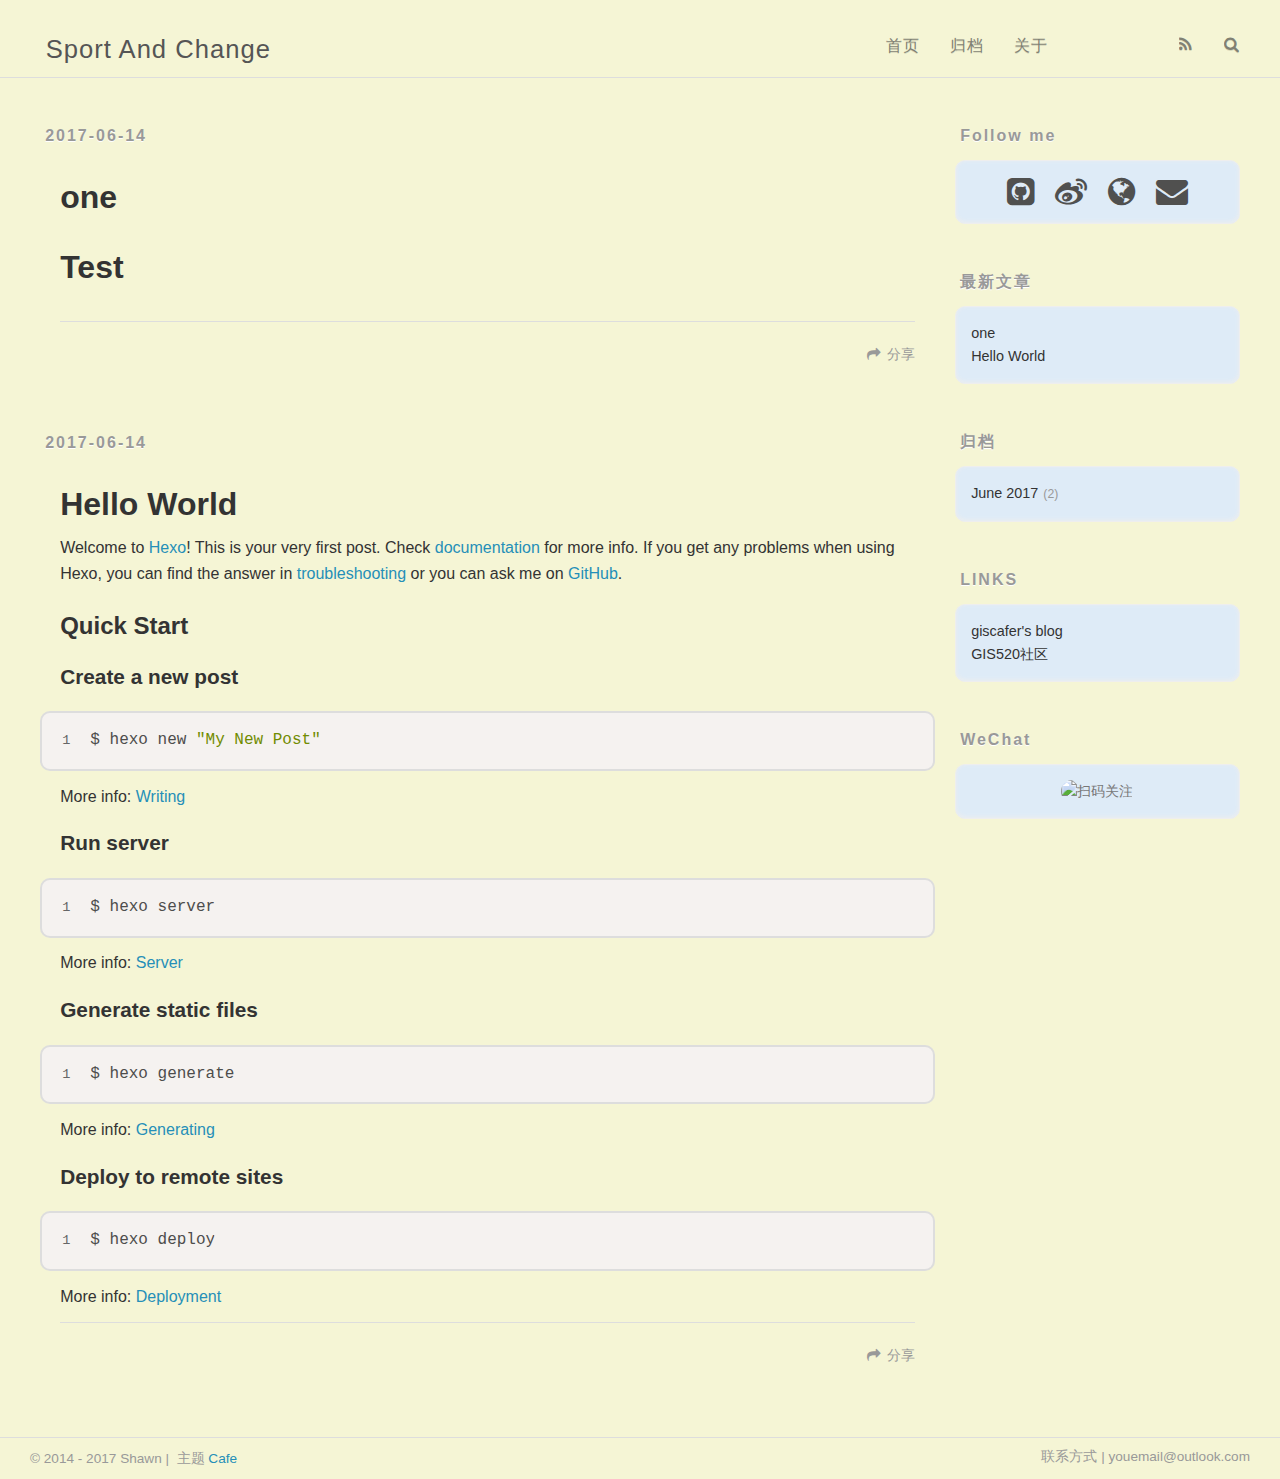
==== commit d2efef6b: "Site updated: 2017-06-14 22:09:37" ====
--- a/index.html
+++ b/index.html
@@ -3,9 +3,6 @@
 <head>
   <meta charset="utf-8">
   
-  <meta name="renderer" content="webkit">
-  <meta http-equiv="X-UA-Compatible" content="IE=edge" >
-  <link rel="dns-prefetch" href="http://yoursite.com">
   <title>Sport And Change</title>
   <meta name="viewport" content="width=device-width, initial-scale=1, maximum-scale=1">
   <meta property="og:type" content="website">
@@ -15,144 +12,68 @@
 <meta name="twitter:card" content="summary">
 <meta name="twitter:title" content="Sport And Change">
   
-    <link rel="alternative" href="/atom.xml" title="Sport And Change" type="application/atom+xml">
+    <link rel="alternate" href="/atom.xml" title="Sport And Change" type="application/atom+xml">
   
   
     <link rel="icon" href="/favicon.png">
   
-  <link rel="stylesheet" type="text/css" href="/./main.b3331d.css">
-  <style type="text/css">
-  
-    #container.show {
-      background: linear-gradient(200deg,#a0cfe4,#e8c37e);
-    }
-  </style>
-  
-
+  
+    
+  
+  <link rel="stylesheet" href="/css/style.css">
   
 
 </head>
 
 <body>
-  <div id="container" q-class="show:isCtnShow">
-    <canvas id="anm-canvas" class="anm-canvas"></canvas>
-    <div class="left-col" q-class="show:isShow">
-      
-<div class="overlay" style="background: #4d4d4d"></div>
-<div class="intrude-less">
-	<header id="header" class="inner">
-		<a href="/" class="profilepic">
-			<img src="null" class="js-avatar">
-		</a>
-		<hgroup>
-		  <h1 class="header-author"><a href="/">Shawn</a></h1>
-		</hgroup>
-		
-
-		<nav class="header-menu">
-			<ul>
-			
-				<li><a href="/">主页</a></li>
-	        
-				<li><a href="/tags/随笔/">随笔</a></li>
-	        
-			</ul>
-		</nav>
-		<nav class="header-smart-menu">
-    		
-    			
-    			<a q-on="click: openSlider(e, 'innerArchive')" href="javascript:void(0)">所有文章</a>
-    			
-            
-    			
-    			<a q-on="click: openSlider(e, 'friends')" href="javascript:void(0)">友链</a>
-    			
-            
-    			
-    			<a q-on="click: openSlider(e, 'aboutme')" href="javascript:void(0)">关于我</a>
-    			
-            
-		</nav>
-		<nav class="header-nav">
-			<div class="social">
-				
-					<a class="github" target="_blank" href="#" title="github"><i class="icon-github"></i></a>
-		        
-					<a class="weibo" target="_blank" href="#" title="weibo"><i class="icon-weibo"></i></a>
-		        
-					<a class="rss" target="_blank" href="#" title="rss"><i class="icon-rss"></i></a>
-		        
-					<a class="zhihu" target="_blank" href="#" title="zhihu"><i class="icon-zhihu"></i></a>
-		        
-			</div>
-		</nav>
-	</header>		
-</div>
-
-    </div>
-    <div class="mid-col" q-class="show:isShow,hide:isShow|isFalse">
-      
-<nav id="mobile-nav">
-  	<div class="overlay js-overlay" style="background: #4d4d4d"></div>
-	<div class="btnctn js-mobile-btnctn">
-  		<div class="slider-trigger list" q-on="click: openSlider(e)"><i class="icon icon-sort"></i></div>
-	</div>
-	<div class="intrude-less">
-		<header id="header" class="inner">
-			<div class="profilepic">
-				<img src="null" class="js-avatar">
-			</div>
-			<hgroup>
-			  <h1 class="header-author js-header-author">Shawn</h1>
-			</hgroup>
-			
-			
-			
-				
-			
-				
-			
-			
-			
-			<nav class="header-nav">
-				<div class="social">
-					
-						<a class="github" target="_blank" href="#" title="github"><i class="icon-github"></i></a>
-			        
-						<a class="weibo" target="_blank" href="#" title="weibo"><i class="icon-weibo"></i></a>
-			        
-						<a class="rss" target="_blank" href="#" title="rss"><i class="icon-rss"></i></a>
-			        
-						<a class="zhihu" target="_blank" href="#" title="zhihu"><i class="icon-zhihu"></i></a>
-			        
-				</div>
-			</nav>
-
-			<nav class="header-menu js-header-menu">
-				<ul style="width: 50%">
-				
-				
-					<li style="width: 50%"><a href="/">主页</a></li>
-		        
-					<li style="width: 50%"><a href="/tags/随笔/">随笔</a></li>
-		        
-				</ul>
-			</nav>
-		</header>				
-	</div>
-	<div class="mobile-mask" style="display:none" q-show="isShow"></div>
-</nav>
-
-      <div id="wrapper" class="body-wrap">
-        <div class="menu-l">
-          <div class="canvas-wrap">
-            <canvas data-colors="#eaeaea" data-sectionHeight="100" data-contentId="js-content" id="myCanvas1" class="anm-canvas"></canvas>
-          </div>
-          <div id="js-content" class="content-ll">
-            
-  
-    <article id="post-one" class="article article-type-post  article-index" itemscope itemprop="blogPost">
+  <div id="container">
+    <div id="wrap">
+      <header id="header">
+  <div id="banner"></div>
+  <div id="header-outer" class="outer">
+    
+    <div id="header-inner" class="inner">
+      <nav id="sub-nav">
+        
+          <a id="nav-rss-link" class="nav-icon" href="/atom.xml" title="RSS Feed"></a>
+        
+        <a id="nav-search-btn" class="nav-icon" title="搜索"></a>
+      </nav>
+      <div id="search-form-wrap">
+        <form action="//google.com/search" method="get" accept-charset="UTF-8" class="search-form"><input type="search" name="q" class="search-form-input" placeholder="Search"><button type="submit" class="search-form-submit">&#xF002;</button><input type="hidden" name="sitesearch" value="http://yoursite.com"></form>
+      </div>
+      <nav id="main-nav">
+        <a id="main-nav-toggle" class="nav-icon"></a>
+        
+          <a class="main-nav-link" href="/">首页</a>
+        
+          <a class="main-nav-link" href="/archives">归档</a>
+        
+          <a class="main-nav-link" href="/about">关于</a>
+        
+      </nav>
+      
+    </div>
+    <div id="header-title" class="inner">
+      <h1 id="logo-wrap">
+        <a href="/" id="logo">Sport And Change</a>
+      </h1>
+      
+    </div>
+  </div>
+</header>
+      <div class="outer">
+        <section id="main">
+  
+    <article id="post-one" class="article article-type-post" itemscope itemprop="blogPost">
+  <div class="article-meta">
+    <a href="/2017/06/14/one/" class="article-date">
+  <time datetime="2017-06-14T13:19:59.000Z" itemprop="datePublished">2017-06-14</time>
+</a>
+    
+  </div>
   <div class="article-inner">
+    
     
       <header class="article-header">
         
@@ -162,44 +83,37 @@
     </h1>
   
 
-        
-        <a href="/2017/06/14/one/" class="archive-article-date">
-  	<time datetime="2017-06-14T13:19:59.000Z" itemprop="datePublished"><i class="icon-calendar icon"></i>2017-06-14</time>
+      </header>
+    
+    <div class="article-entry" itemprop="articleBody">
+      
+        <!-- Table of Contents -->
+        
+        <h1 id="Test"><a href="#Test" class="headerlink" title="Test"></a>Test</h1>
+      
+    </div>
+    <footer class="article-footer">
+      <a data-url="http://yoursite.com/2017/06/14/one/" data-id="cj3x2opag00017hrtxz0d9brr" class="article-share-link">分享</a>
+      
+      
+      
+    </footer>
+  </div>
+  
+</article>
+ 
+
+
+  
+    <article id="post-hello-world" class="article article-type-post" itemscope itemprop="blogPost">
+  <div class="article-meta">
+    <a href="/2017/06/14/hello-world/" class="article-date">
+  <time datetime="2017-06-14T12:00:49.093Z" itemprop="datePublished">2017-06-14</time>
 </a>
-        
-      </header>
-    
-    <div class="article-entry" itemprop="articleBody">
-      
-        <h1 id="Test"><a href="#Test" class="headerlink" title="Test"></a>Test</h1>
-      
-
-      
-    </div>
-    <div class="article-info article-info-index">
-      
-      
-      
-
-      
-        <p class="article-more-link">
-          <a class="article-more-a" href="/2017/06/14/one/">展开全文 >></a>
-        </p>
-      
-
-      
-      <div class="clearfix"></div>
-    </div>
-  </div>
-</article>
-
-
-
-
-
-  
-    <article id="post-hello-world" class="article article-type-post  article-index" itemscope itemprop="blogPost">
+    
+  </div>
   <div class="article-inner">
+    
     
       <header class="article-header">
         
@@ -209,15 +123,12 @@
     </h1>
   
 
-        
-        <a href="/2017/06/14/hello-world/" class="archive-article-date">
-  	<time datetime="2017-06-14T12:00:49.093Z" itemprop="datePublished"><i class="icon-calendar icon"></i>2017-06-14</time>
-</a>
-        
       </header>
     
     <div class="article-entry" itemprop="articleBody">
       
+        <!-- Table of Contents -->
+        
         <p>Welcome to <a href="https://hexo.io/" target="_blank" rel="external">Hexo</a>! This is your very first post. Check <a href="https://hexo.io/docs/" target="_blank" rel="external">documentation</a> for more info. If you get any problems when using Hexo, you can find the answer in <a href="https://hexo.io/docs/troubleshooting.html" target="_blank" rel="external">troubleshooting</a> or you can ask me on <a href="https://github.com/hexojs/hexo/issues" target="_blank" rel="external">GitHub</a>.</p>
 <h2 id="Quick-Start"><a href="#Quick-Start" class="headerlink" title="Quick Start"></a>Quick Start</h2><h3 id="Create-a-new-post"><a href="#Create-a-new-post" class="headerlink" title="Create a new post"></a>Create a new post</h3><figure class="highlight bash"><table><tr><td class="gutter"><pre><div class="line">1</div></pre></td><td class="code"><pre><div class="line">$ hexo new <span class="string">"My New Post"</span></div></pre></td></tr></table></figure>
 <p>More info: <a href="https://hexo.io/docs/writing.html" target="_blank" rel="external">Writing</a></p>
@@ -229,276 +140,219 @@
 <p>More info: <a href="https://hexo.io/docs/deployment.html" target="_blank" rel="external">Deployment</a></p>
 
       
-
-      
-    </div>
-    <div class="article-info article-info-index">
-      
-      
-      
-
-      
-        <p class="article-more-link">
-          <a class="article-more-a" href="/2017/06/14/hello-world/">展开全文 >></a>
-        </p>
-      
-
-      
-      <div class="clearfix"></div>
-    </div>
-  </div>
+    </div>
+    <footer class="article-footer">
+      <a data-url="http://yoursite.com/2017/06/14/hello-world/" data-id="cj3x2opa100007hrtl2kv6ppu" class="article-share-link">分享</a>
+      
+      
+      
+    </footer>
+  </div>
+  
 </article>
-
-
-
-
-
-  
-  
-
-
-          </div>
-        </div>
+ 
+
+
+  
+
+</section>
+           
+    <aside id="sidebar">
+  
+    
+  <div class="widget-wrap">
+     
+        <h3 class="follow-title ">Follow me</h3>
+     
+    <div class="widget follow">
+      
+              <a class="github" aria-hidden="true" href="https://github.com/giscafer" target="_blank" title="Github"></a>
+      
+      
+            <a class="weibo" aria-hidden="true"  href="http://weibo.com/laohoubin" target="_blank" title="微博"></a>
+      
+      
+              <a class="zhihu" aria-hidden="true"  href="http://www.zhihu.com/people/giscafer" target="_blank" title="知乎"></a>
+      
+      
+            <a class="email" aria-hidden="true"  href="mailto:youemail@outlook.com" target="_blank" title="邮箱"></a>
+      
+    </div>
+  </div>
+
+
+  
+    
+  
+    
+
+  
+    
+  
+    
+  <div class="widget-wrap">
+    <h3 class="widget-title recent-posts">最新文章</h3>
+    <div class="widget">
+      <ul>
+        
+          <li>
+            <a href="/2017/06/14/one/">one</a>
+          </li>
+        
+          <li>
+            <a href="/2017/06/14/hello-world/">Hello World</a>
+          </li>
+        
+      </ul>
+    </div>
+  </div>
+
+  
+    
+  <div class="widget-wrap">
+    <h3 class="widget-title archive">归档</h3>
+    <div class="widget">
+      <ul class="archive-list"><li class="archive-list-item"><a class="archive-list-link" href="/archives/2017/06/">June 2017</a><span class="archive-list-count">2</span></li></ul>
+    </div>
+  </div>
+
+
+  
+    
+<div class="widget-wrap">
+    <h3 class="widget-title">Links</h3>
+    <div class="widget">
+        <ul>
+            
+            <li>
+                <a href="http://blog.giscafer.com">giscafer&#39;s blog</a>
+            </li>
+            
+            <li>
+                <a href="http://www.gis520.com">GIS520社区</a>
+            </li>
+            
+        </ul>
+    </div>
+</div>
+
+  
+    <!--微信公众号二维码-->
+
+  <div class="widget-wrap">
+    <h3 class="follow-title ">WeChat</h3>
+    <div class="widget wechat-widget">
+        <img src="http://blog.giscafer.com/static/images/qrcode_giscafer.jpg" alt="扫码关注" width="250"/>
+    </div>
+  </div>
+
+
+  
+</aside>
+
       </div>
       <footer id="footer">
+  
   <div class="outer">
-    <div id="footer-info">
-    	<div class="footer-left">
-    		&copy; 2017 Shawn
-    	</div>
-      	<div class="footer-right">
-      		<a href="http://hexo.io/" target="_blank">Hexo</a>  Theme <a href="https://github.com/litten/hexo-theme-yilia" target="_blank">Yilia</a> by Litten
-      	</div>
+    <div id="footer-left">
+      &copy; 2014 - 2017 Shawn&nbsp;|&nbsp;
+      主题 <a href="https://github.com/giscafer/hexo-theme-cafe/" target="_blank">Cafe</a>
+    </div>
+     <div id="footer-right">
+      联系方式&nbsp;|&nbsp;youemail@outlook.com
     </div>
   </div>
 </footer>
-    </div>
-    <script>
-	var yiliaConfig = {
-		mathjax: false,
-		isHome: true,
-		isPost: false,
-		isArchive: false,
-		isTag: false,
-		isCategory: false,
-		open_in_new: false,
-		root: "/",
-		innerArchive: true,
-		showTags: false
-	}
+ <script src="/jquery/jquery.min.js"></script>
+    </div>
+    <nav id="mobile-nav">
+  
+    <a href="/" class="mobile-nav-link">首页</a>
+  
+    <a href="/archives" class="mobile-nav-link">归档</a>
+  
+    <a href="/about" class="mobile-nav-link">关于</a>
+  
+</nav>
+    <img class="back-to-top-btn" src="/images/fly-to-top.png"/>
+<script>
+// Elevator script included on the page, already.
+window.onload = function() {
+  var elevator = new Elevator({
+    selector:'.back-to-top-btn',
+    element: document.querySelector('.back-to-top-btn'),
+    duration: 1000 // milliseconds
+  });
+}
 </script>
-
-<script>!function(t){function n(e){if(r[e])return r[e].exports;var i=r[e]={exports:{},id:e,loaded:!1};return t[e].call(i.exports,i,i.exports,n),i.loaded=!0,i.exports}var r={};n.m=t,n.c=r,n.p="./",n(0)}([function(t,n,r){r(194),t.exports=r(190)},function(t,n,r){var e=r(3),i=r(52),o=r(27),u=r(28),c=r(53),f="prototype",a=function(t,n,r){var s,l,h,v,p=t&a.F,d=t&a.G,y=t&a.S,g=t&a.P,b=t&a.B,m=d?e:y?e[n]||(e[n]={}):(e[n]||{})[f],x=d?i:i[n]||(i[n]={}),w=x[f]||(x[f]={});d&&(r=n);for(s in r)l=!p&&m&&void 0!==m[s],h=(l?m:r)[s],v=b&&l?c(h,e):g&&"function"==typeof h?c(Function.call,h):h,m&&u(m,s,h,t&a.U),x[s]!=h&&o(x,s,v),g&&w[s]!=h&&(w[s]=h)};e.core=i,a.F=1,a.G=2,a.S=4,a.P=8,a.B=16,a.W=32,a.U=64,a.R=128,t.exports=a},function(t,n,r){var e=r(6);t.exports=function(t){if(!e(t))throw TypeError(t+" is not an object!");return t}},function(t,n){var r=t.exports="undefined"!=typeof window&&window.Math==Math?window:"undefined"!=typeof self&&self.Math==Math?self:Function("return this")();"number"==typeof __g&&(__g=r)},function(t,n){t.exports=function(t){try{return!!t()}catch(t){return!0}}},function(t,n){var r=t.exports="undefined"!=typeof window&&window.Math==Math?window:"undefined"!=typeof self&&self.Math==Math?self:Function("return this")();"number"==typeof __g&&(__g=r)},function(t,n){t.exports=function(t){return"object"==typeof t?null!==t:"function"==typeof t}},function(t,n,r){var e=r(126)("wks"),i=r(76),o=r(3).Symbol,u="function"==typeof o;(t.exports=function(t){return e[t]||(e[t]=u&&o[t]||(u?o:i)("Symbol."+t))}).store=e},function(t,n){var r={}.hasOwnProperty;t.exports=function(t,n){return r.call(t,n)}},function(t,n,r){var e=r(94),i=r(33);t.exports=function(t){return e(i(t))}},function(t,n,r){t.exports=!r(4)(function(){return 7!=Object.defineProperty({},"a",{get:function(){return 7}}).a})},function(t,n,r){var e=r(2),i=r(167),o=r(50),u=Object.defineProperty;n.f=r(10)?Object.defineProperty:function(t,n,r){if(e(t),n=o(n,!0),e(r),i)try{return u(t,n,r)}catch(t){}if("get"in r||"set"in r)throw TypeError("Accessors not supported!");return"value"in r&&(t[n]=r.value),t}},function(t,n,r){t.exports=!r(18)(function(){return 7!=Object.defineProperty({},"a",{get:function(){return 7}}).a})},function(t,n,r){var e=r(14),i=r(22);t.exports=r(12)?function(t,n,r){return e.f(t,n,i(1,r))}:function(t,n,r){return t[n]=r,t}},function(t,n,r){var e=r(20),i=r(58),o=r(42),u=Object.defineProperty;n.f=r(12)?Object.defineProperty:function(t,n,r){if(e(t),n=o(n,!0),e(r),i)try{return u(t,n,r)}catch(t){}if("get"in r||"set"in r)throw TypeError("Accessors not supported!");return"value"in r&&(t[n]=r.value),t}},function(t,n,r){var e=r(40)("wks"),i=r(23),o=r(5).Symbol,u="function"==typeof o;(t.exports=function(t){return e[t]||(e[t]=u&&o[t]||(u?o:i)("Symbol."+t))}).store=e},function(t,n,r){var e=r(67),i=Math.min;t.exports=function(t){return t>0?i(e(t),9007199254740991):0}},function(t,n,r){var e=r(46);t.exports=function(t){return Object(e(t))}},function(t,n){t.exports=function(t){try{return!!t()}catch(t){return!0}}},function(t,n,r){var e=r(63),i=r(34);t.exports=Object.keys||function(t){return e(t,i)}},function(t,n,r){var e=r(21);t.exports=function(t){if(!e(t))throw TypeError(t+" is not an object!");return t}},function(t,n){t.exports=function(t){return"object"==typeof t?null!==t:"function"==typeof t}},function(t,n){t.exports=function(t,n){return{enumerable:!(1&t),configurable:!(2&t),writable:!(4&t),value:n}}},function(t,n){var r=0,e=Math.random();t.exports=function(t){return"Symbol(".concat(void 0===t?"":t,")_",(++r+e).toString(36))}},function(t,n){var r={}.hasOwnProperty;t.exports=function(t,n){return r.call(t,n)}},function(t,n){var r=t.exports={version:"2.4.0"};"number"==typeof __e&&(__e=r)},function(t,n){t.exports=function(t){if("function"!=typeof t)throw TypeError(t+" is not a function!");return t}},function(t,n,r){var e=r(11),i=r(66);t.exports=r(10)?function(t,n,r){return e.f(t,n,i(1,r))}:function(t,n,r){return t[n]=r,t}},function(t,n,r){var e=r(3),i=r(27),o=r(24),u=r(76)("src"),c="toString",f=Function[c],a=(""+f).split(c);r(52).inspectSource=function(t){return f.call(t)},(t.exports=function(t,n,r,c){var f="function"==typeof r;f&&(o(r,"name")||i(r,"name",n)),t[n]!==r&&(f&&(o(r,u)||i(r,u,t[n]?""+t[n]:a.join(String(n)))),t===e?t[n]=r:c?t[n]?t[n]=r:i(t,n,r):(delete t[n],i(t,n,r)))})(Function.prototype,c,function(){return"function"==typeof this&&this[u]||f.call(this)})},function(t,n,r){var e=r(1),i=r(4),o=r(46),u=function(t,n,r,e){var i=String(o(t)),u="<"+n;return""!==r&&(u+=" "+r+'="'+String(e).replace(/"/g,"&quot;")+'"'),u+">"+i+"</"+n+">"};t.exports=function(t,n){var r={};r[t]=n(u),e(e.P+e.F*i(function(){var n=""[t]('"');return n!==n.toLowerCase()||n.split('"').length>3}),"String",r)}},function(t,n,r){var e=r(115),i=r(46);t.exports=function(t){return e(i(t))}},function(t,n,r){var e=r(116),i=r(66),o=r(30),u=r(50),c=r(24),f=r(167),a=Object.getOwnPropertyDescriptor;n.f=r(10)?a:function(t,n){if(t=o(t),n=u(n,!0),f)try{return a(t,n)}catch(t){}if(c(t,n))return i(!e.f.call(t,n),t[n])}},function(t,n,r){var e=r(24),i=r(17),o=r(145)("IE_PROTO"),u=Object.prototype;t.exports=Object.getPrototypeOf||function(t){return t=i(t),e(t,o)?t[o]:"function"==typeof t.constructor&&t instanceof t.constructor?t.constructor.prototype:t instanceof Object?u:null}},function(t,n){t.exports=function(t){if(void 0==t)throw TypeError("Can't call method on  "+t);return t}},function(t,n){t.exports="constructor,hasOwnProperty,isPrototypeOf,propertyIsEnumerable,toLocaleString,toString,valueOf".split(",")},function(t,n){t.exports={}},function(t,n){t.exports=!0},function(t,n){n.f={}.propertyIsEnumerable},function(t,n,r){var e=r(14).f,i=r(8),o=r(15)("toStringTag");t.exports=function(t,n,r){t&&!i(t=r?t:t.prototype,o)&&e(t,o,{configurable:!0,value:n})}},function(t,n,r){var e=r(40)("keys"),i=r(23);t.exports=function(t){return e[t]||(e[t]=i(t))}},function(t,n,r){var e=r(5),i="__core-js_shared__",o=e[i]||(e[i]={});t.exports=function(t){return o[t]||(o[t]={})}},function(t,n){var r=Math.ceil,e=Math.floor;t.exports=function(t){return isNaN(t=+t)?0:(t>0?e:r)(t)}},function(t,n,r){var e=r(21);t.exports=function(t,n){if(!e(t))return t;var r,i;if(n&&"function"==typeof(r=t.toString)&&!e(i=r.call(t)))return i;if("function"==typeof(r=t.valueOf)&&!e(i=r.call(t)))return i;if(!n&&"function"==typeof(r=t.toString)&&!e(i=r.call(t)))return i;throw TypeError("Can't convert object to primitive value")}},function(t,n,r){var e=r(5),i=r(25),o=r(36),u=r(44),c=r(14).f;t.exports=function(t){var n=i.Symbol||(i.Symbol=o?{}:e.Symbol||{});"_"==t.charAt(0)||t in n||c(n,t,{value:u.f(t)})}},function(t,n,r){n.f=r(15)},function(t,n){var r={}.toString;t.exports=function(t){return r.call(t).slice(8,-1)}},function(t,n){t.exports=function(t){if(void 0==t)throw TypeError("Can't call method on  "+t);return t}},function(t,n,r){var e=r(4);t.exports=function(t,n){return!!t&&e(function(){n?t.call(null,function(){},1):t.call(null)})}},function(t,n,r){var e=r(53),i=r(115),o=r(17),u=r(16),c=r(202);t.exports=function(t,n){var r=1==t,f=2==t,a=3==t,s=4==t,l=6==t,h=5==t||l,v=n||c;return function(n,c,p){for(var d,y,g=o(n),b=i(g),m=e(c,p,3),x=u(b.length),w=0,S=r?v(n,x):f?v(n,0):void 0;x>w;w++)if((h||w in b)&&(d=b[w],y=m(d,w,g),t))if(r)S[w]=y;else if(y)switch(t){case 3:return!0;case 5:return d;case 6:return w;case 2:S.push(d)}else if(s)return!1;return l?-1:a||s?s:S}}},function(t,n,r){var e=r(1),i=r(52),o=r(4);t.exports=function(t,n){var r=(i.Object||{})[t]||Object[t],u={};u[t]=n(r),e(e.S+e.F*o(function(){r(1)}),"Object",u)}},function(t,n,r){var e=r(6);t.exports=function(t,n){if(!e(t))return t;var r,i;if(n&&"function"==typeof(r=t.toString)&&!e(i=r.call(t)))return i;if("function"==typeof(r=t.valueOf)&&!e(i=r.call(t)))return i;if(!n&&"function"==typeof(r=t.toString)&&!e(i=r.call(t)))return i;throw TypeError("Can't convert object to primitive value")}},function(t,n,r){var e=r(5),i=r(25),o=r(91),u=r(13),c="prototype",f=function(t,n,r){var a,s,l,h=t&f.F,v=t&f.G,p=t&f.S,d=t&f.P,y=t&f.B,g=t&f.W,b=v?i:i[n]||(i[n]={}),m=b[c],x=v?e:p?e[n]:(e[n]||{})[c];v&&(r=n);for(a in r)(s=!h&&x&&void 0!==x[a])&&a in b||(l=s?x[a]:r[a],b[a]=v&&"function"!=typeof x[a]?r[a]:y&&s?o(l,e):g&&x[a]==l?function(t){var n=function(n,r,e){if(this instanceof t){switch(arguments.length){case 0:return new t;case 1:return new t(n);case 2:return new t(n,r)}return new t(n,r,e)}return t.apply(this,arguments)};return n[c]=t[c],n}(l):d&&"function"==typeof l?o(Function.call,l):l,d&&((b.virtual||(b.virtual={}))[a]=l,t&f.R&&m&&!m[a]&&u(m,a,l)))};f.F=1,f.G=2,f.S=4,f.P=8,f.B=16,f.W=32,f.U=64,f.R=128,t.exports=f},function(t,n){var r=t.exports={version:"2.4.0"};"number"==typeof __e&&(__e=r)},function(t,n,r){var e=r(26);t.exports=function(t,n,r){if(e(t),void 0===n)return t;switch(r){case 1:return function(r){return t.call(n,r)};case 2:return function(r,e){return t.call(n,r,e)};case 3:return function(r,e,i){return t.call(n,r,e,i)}}return function(){return t.apply(n,arguments)}}},function(t,n,r){var e=r(183),i=r(1),o=r(126)("metadata"),u=o.store||(o.store=new(r(186))),c=function(t,n,r){var i=u.get(t);if(!i){if(!r)return;u.set(t,i=new e)}var o=i.get(n);if(!o){if(!r)return;i.set(n,o=new e)}return o},f=function(t,n,r){var e=c(n,r,!1);return void 0!==e&&e.has(t)},a=function(t,n,r){var e=c(n,r,!1);return void 0===e?void 0:e.get(t)},s=function(t,n,r,e){c(r,e,!0).set(t,n)},l=function(t,n){var r=c(t,n,!1),e=[];return r&&r.forEach(function(t,n){e.push(n)}),e},h=function(t){return void 0===t||"symbol"==typeof t?t:String(t)},v=function(t){i(i.S,"Reflect",t)};t.exports={store:u,map:c,has:f,get:a,set:s,keys:l,key:h,exp:v}},function(t,n,r){"use strict";if(r(10)){var e=r(69),i=r(3),o=r(4),u=r(1),c=r(127),f=r(152),a=r(53),s=r(68),l=r(66),h=r(27),v=r(73),p=r(67),d=r(16),y=r(75),g=r(50),b=r(24),m=r(180),x=r(114),w=r(6),S=r(17),_=r(137),O=r(70),E=r(32),P=r(71).f,j=r(154),F=r(76),M=r(7),A=r(48),N=r(117),T=r(146),I=r(155),k=r(80),L=r(123),R=r(74),C=r(130),D=r(160),U=r(11),W=r(31),G=U.f,B=W.f,V=i.RangeError,z=i.TypeError,q=i.Uint8Array,K="ArrayBuffer",J="Shared"+K,Y="BYTES_PER_ELEMENT",H="prototype",$=Array[H],X=f.ArrayBuffer,Q=f.DataView,Z=A(0),tt=A(2),nt=A(3),rt=A(4),et=A(5),it=A(6),ot=N(!0),ut=N(!1),ct=I.values,ft=I.keys,at=I.entries,st=$.lastIndexOf,lt=$.reduce,ht=$.reduceRight,vt=$.join,pt=$.sort,dt=$.slice,yt=$.toString,gt=$.toLocaleString,bt=M("iterator"),mt=M("toStringTag"),xt=F("typed_constructor"),wt=F("def_constructor"),St=c.CONSTR,_t=c.TYPED,Ot=c.VIEW,Et="Wrong length!",Pt=A(1,function(t,n){return Tt(T(t,t[wt]),n)}),jt=o(function(){return 1===new q(new Uint16Array([1]).buffer)[0]}),Ft=!!q&&!!q[H].set&&o(function(){new q(1).set({})}),Mt=function(t,n){if(void 0===t)throw z(Et);var r=+t,e=d(t);if(n&&!m(r,e))throw V(Et);return e},At=function(t,n){var r=p(t);if(r<0||r%n)throw V("Wrong offset!");return r},Nt=function(t){if(w(t)&&_t in t)return t;throw z(t+" is not a typed array!")},Tt=function(t,n){if(!(w(t)&&xt in t))throw z("It is not a typed array constructor!");return new t(n)},It=function(t,n){return kt(T(t,t[wt]),n)},kt=function(t,n){for(var r=0,e=n.length,i=Tt(t,e);e>r;)i[r]=n[r++];return i},Lt=function(t,n,r){G(t,n,{get:function(){return this._d[r]}})},Rt=function(t){var n,r,e,i,o,u,c=S(t),f=arguments.length,s=f>1?arguments[1]:void 0,l=void 0!==s,h=j(c);if(void 0!=h&&!_(h)){for(u=h.call(c),e=[],n=0;!(o=u.next()).done;n++)e.push(o.value);c=e}for(l&&f>2&&(s=a(s,arguments[2],2)),n=0,r=d(c.length),i=Tt(this,r);r>n;n++)i[n]=l?s(c[n],n):c[n];return i},Ct=function(){for(var t=0,n=arguments.length,r=Tt(this,n);n>t;)r[t]=arguments[t++];return r},Dt=!!q&&o(function(){gt.call(new q(1))}),Ut=function(){return gt.apply(Dt?dt.call(Nt(this)):Nt(this),arguments)},Wt={copyWithin:function(t,n){return D.call(Nt(this),t,n,arguments.length>2?arguments[2]:void 0)},every:function(t){return rt(Nt(this),t,arguments.length>1?arguments[1]:void 0)},fill:function(t){return C.apply(Nt(this),arguments)},filter:function(t){return It(this,tt(Nt(this),t,arguments.length>1?arguments[1]:void 0))},find:function(t){return et(Nt(this),t,arguments.length>1?arguments[1]:void 0)},findIndex:function(t){return it(Nt(this),t,arguments.length>1?arguments[1]:void 0)},forEach:function(t){Z(Nt(this),t,arguments.length>1?arguments[1]:void 0)},indexOf:function(t){return ut(Nt(this),t,arguments.length>1?arguments[1]:void 0)},includes:function(t){return ot(Nt(this),t,arguments.length>1?arguments[1]:void 0)},join:function(t){return vt.apply(Nt(this),arguments)},lastIndexOf:function(t){return st.apply(Nt(this),arguments)},map:function(t){return Pt(Nt(this),t,arguments.length>1?arguments[1]:void 0)},reduce:function(t){return lt.apply(Nt(this),arguments)},reduceRight:function(t){return ht.apply(Nt(this),arguments)},reverse:function(){for(var t,n=this,r=Nt(n).length,e=Math.floor(r/2),i=0;i<e;)t=n[i],n[i++]=n[--r],n[r]=t;return n},some:function(t){return nt(Nt(this),t,arguments.length>1?arguments[1]:void 0)},sort:function(t){return pt.call(Nt(this),t)},subarray:function(t,n){var r=Nt(this),e=r.length,i=y(t,e);return new(T(r,r[wt]))(r.buffer,r.byteOffset+i*r.BYTES_PER_ELEMENT,d((void 0===n?e:y(n,e))-i))}},Gt=function(t,n){return It(this,dt.call(Nt(this),t,n))},Bt=function(t){Nt(this);var n=At(arguments[1],1),r=this.length,e=S(t),i=d(e.length),o=0;if(i+n>r)throw V(Et);for(;o<i;)this[n+o]=e[o++]},Vt={entries:function(){return at.call(Nt(this))},keys:function(){return ft.call(Nt(this))},values:function(){return ct.call(Nt(this))}},zt=function(t,n){return w(t)&&t[_t]&&"symbol"!=typeof n&&n in t&&String(+n)==String(n)},qt=function(t,n){return zt(t,n=g(n,!0))?l(2,t[n]):B(t,n)},Kt=function(t,n,r){return!(zt(t,n=g(n,!0))&&w(r)&&b(r,"value"))||b(r,"get")||b(r,"set")||r.configurable||b(r,"writable")&&!r.writable||b(r,"enumerable")&&!r.enumerable?G(t,n,r):(t[n]=r.value,t)};St||(W.f=qt,U.f=Kt),u(u.S+u.F*!St,"Object",{getOwnPropertyDescriptor:qt,defineProperty:Kt}),o(function(){yt.call({})})&&(yt=gt=function(){return vt.call(this)});var Jt=v({},Wt);v(Jt,Vt),h(Jt,bt,Vt.values),v(Jt,{slice:Gt,set:Bt,constructor:function(){},toString:yt,toLocaleString:Ut}),Lt(Jt,"buffer","b"),Lt(Jt,"byteOffset","o"),Lt(Jt,"byteLength","l"),Lt(Jt,"length","e"),G(Jt,mt,{get:function(){return this[_t]}}),t.exports=function(t,n,r,f){f=!!f;var a=t+(f?"Clamped":"")+"Array",l="Uint8Array"!=a,v="get"+t,p="set"+t,y=i[a],g=y||{},b=y&&E(y),m=!y||!c.ABV,S={},_=y&&y[H],j=function(t,r){var e=t._d;return e.v[v](r*n+e.o,jt)},F=function(t,r,e){var i=t._d;f&&(e=(e=Math.round(e))<0?0:e>255?255:255&e),i.v[p](r*n+i.o,e,jt)},M=function(t,n){G(t,n,{get:function(){return j(this,n)},set:function(t){return F(this,n,t)},enumerable:!0})};m?(y=r(function(t,r,e,i){s(t,y,a,"_d");var o,u,c,f,l=0,v=0;if(w(r)){if(!(r instanceof X||(f=x(r))==K||f==J))return _t in r?kt(y,r):Rt.call(y,r);o=r,v=At(e,n);var p=r.byteLength;if(void 0===i){if(p%n)throw V(Et);if((u=p-v)<0)throw V(Et)}else if((u=d(i)*n)+v>p)throw V(Et);c=u/n}else c=Mt(r,!0),u=c*n,o=new X(u);for(h(t,"_d",{b:o,o:v,l:u,e:c,v:new Q(o)});l<c;)M(t,l++)}),_=y[H]=O(Jt),h(_,"constructor",y)):L(function(t){new y(null),new y(t)},!0)||(y=r(function(t,r,e,i){s(t,y,a);var o;return w(r)?r instanceof X||(o=x(r))==K||o==J?void 0!==i?new g(r,At(e,n),i):void 0!==e?new g(r,At(e,n)):new g(r):_t in r?kt(y,r):Rt.call(y,r):new g(Mt(r,l))}),Z(b!==Function.prototype?P(g).concat(P(b)):P(g),function(t){t in y||h(y,t,g[t])}),y[H]=_,e||(_.constructor=y));var A=_[bt],N=!!A&&("values"==A.name||void 0==A.name),T=Vt.values;h(y,xt,!0),h(_,_t,a),h(_,Ot,!0),h(_,wt,y),(f?new y(1)[mt]==a:mt in _)||G(_,mt,{get:function(){return a}}),S[a]=y,u(u.G+u.W+u.F*(y!=g),S),u(u.S,a,{BYTES_PER_ELEMENT:n,from:Rt,of:Ct}),Y in _||h(_,Y,n),u(u.P,a,Wt),R(a),u(u.P+u.F*Ft,a,{set:Bt}),u(u.P+u.F*!N,a,Vt),u(u.P+u.F*(_.toString!=yt),a,{toString:yt}),u(u.P+u.F*o(function(){new y(1).slice()}),a,{slice:Gt}),u(u.P+u.F*(o(function(){return[1,2].toLocaleString()!=new y([1,2]).toLocaleString()})||!o(function(){_.toLocaleString.call([1,2])})),a,{toLocaleString:Ut}),k[a]=N?A:T,e||N||h(_,bt,T)}}else t.exports=function(){}},function(t,n){var r={}.toString;t.exports=function(t){return r.call(t).slice(8,-1)}},function(t,n,r){var e=r(21),i=r(5).document,o=e(i)&&e(i.createElement);t.exports=function(t){return o?i.createElement(t):{}}},function(t,n,r){t.exports=!r(12)&&!r(18)(function(){return 7!=Object.defineProperty(r(57)("div"),"a",{get:function(){return 7}}).a})},function(t,n,r){"use strict";var e=r(36),i=r(51),o=r(64),u=r(13),c=r(8),f=r(35),a=r(96),s=r(38),l=r(103),h=r(15)("iterator"),v=!([].keys&&"next"in[].keys()),p="keys",d="values",y=function(){return this};t.exports=function(t,n,r,g,b,m,x){a(r,n,g);var w,S,_,O=function(t){if(!v&&t in F)return F[t];switch(t){case p:case d:return function(){return new r(this,t)}}return function(){return new r(this,t)}},E=n+" Iterator",P=b==d,j=!1,F=t.prototype,M=F[h]||F["@@iterator"]||b&&F[b],A=M||O(b),N=b?P?O("entries"):A:void 0,T="Array"==n?F.entries||M:M;if(T&&(_=l(T.call(new t)))!==Object.prototype&&(s(_,E,!0),e||c(_,h)||u(_,h,y)),P&&M&&M.name!==d&&(j=!0,A=function(){return M.call(this)}),e&&!x||!v&&!j&&F[h]||u(F,h,A),f[n]=A,f[E]=y,b)if(w={values:P?A:O(d),keys:m?A:O(p),entries:N},x)for(S in w)S in F||o(F,S,w[S]);else i(i.P+i.F*(v||j),n,w);return w}},function(t,n,r){var e=r(20),i=r(100),o=r(34),u=r(39)("IE_PROTO"),c=function(){},f="prototype",a=function(){var t,n=r(57)("iframe"),e=o.length;for(n.style.display="none",r(93).appendChild(n),n.src="javascript:",t=n.contentWindow.document,t.open(),t.write("<script>document.F=Object<\/script>"),t.close(),a=t.F;e--;)delete a[f][o[e]];return a()};t.exports=Object.create||function(t,n){var r;return null!==t?(c[f]=e(t),r=new c,c[f]=null,r[u]=t):r=a(),void 0===n?r:i(r,n)}},function(t,n,r){var e=r(63),i=r(34).concat("length","prototype");n.f=Object.getOwnPropertyNames||function(t){return e(t,i)}},function(t,n){n.f=Object.getOwnPropertySymbols},function(t,n,r){var e=r(8),i=r(9),o=r(90)(!1),u=r(39)("IE_PROTO");t.exports=function(t,n){var r,c=i(t),f=0,a=[];for(r in c)r!=u&&e(c,r)&&a.push(r);for(;n.length>f;)e(c,r=n[f++])&&(~o(a,r)||a.push(r));return a}},function(t,n,r){t.exports=r(13)},function(t,n,r){var e=r(76)("meta"),i=r(6),o=r(24),u=r(11).f,c=0,f=Object.isExtensible||function(){return!0},a=!r(4)(function(){return f(Object.preventExtensions({}))}),s=function(t){u(t,e,{value:{i:"O"+ ++c,w:{}}})},l=function(t,n){if(!i(t))return"symbol"==typeof t?t:("string"==typeof t?"S":"P")+t;if(!o(t,e)){if(!f(t))return"F";if(!n)return"E";s(t)}return t[e].i},h=function(t,n){if(!o(t,e)){if(!f(t))return!0;if(!n)return!1;s(t)}return t[e].w},v=function(t){return a&&p.NEED&&f(t)&&!o(t,e)&&s(t),t},p=t.exports={KEY:e,NEED:!1,fastKey:l,getWeak:h,onFreeze:v}},function(t,n){t.exports=function(t,n){return{enumerable:!(1&t),configurable:!(2&t),writable:!(4&t),value:n}}},function(t,n){var r=Math.ceil,e=Math.floor;t.exports=function(t){return isNaN(t=+t)?0:(t>0?e:r)(t)}},function(t,n){t.exports=function(t,n,r,e){if(!(t instanceof n)||void 0!==e&&e in t)throw TypeError(r+": incorrect invocation!");return t}},function(t,n){t.exports=!1},function(t,n,r){var e=r(2),i=r(173),o=r(133),u=r(145)("IE_PROTO"),c=function(){},f="prototype",a=function(){var t,n=r(132)("iframe"),e=o.length;for(n.style.display="none",r(135).appendChild(n),n.src="javascript:",t=n.contentWindow.document,t.open(),t.write("<script>document.F=Object<\/script>"),t.close(),a=t.F;e--;)delete a[f][o[e]];return a()};t.exports=Object.create||function(t,n){var r;return null!==t?(c[f]=e(t),r=new c,c[f]=null,r[u]=t):r=a(),void 0===n?r:i(r,n)}},function(t,n,r){var e=r(175),i=r(133).concat("length","prototype");n.f=Object.getOwnPropertyNames||function(t){return e(t,i)}},function(t,n,r){var e=r(175),i=r(133);t.exports=Object.keys||function(t){return e(t,i)}},function(t,n,r){var e=r(28);t.exports=function(t,n,r){for(var i in n)e(t,i,n[i],r);return t}},function(t,n,r){"use strict";var e=r(3),i=r(11),o=r(10),u=r(7)("species");t.exports=function(t){var n=e[t];o&&n&&!n[u]&&i.f(n,u,{configurable:!0,get:function(){return this}})}},function(t,n,r){var e=r(67),i=Math.max,o=Math.min;t.exports=function(t,n){return t=e(t),t<0?i(t+n,0):o(t,n)}},function(t,n){var r=0,e=Math.random();t.exports=function(t){return"Symbol(".concat(void 0===t?"":t,")_",(++r+e).toString(36))}},function(t,n,r){var e=r(33);t.exports=function(t){return Object(e(t))}},function(t,n,r){var e=r(7)("unscopables"),i=Array.prototype;void 0==i[e]&&r(27)(i,e,{}),t.exports=function(t){i[e][t]=!0}},function(t,n,r){var e=r(53),i=r(169),o=r(137),u=r(2),c=r(16),f=r(154),a={},s={},n=t.exports=function(t,n,r,l,h){var v,p,d,y,g=h?function(){return t}:f(t),b=e(r,l,n?2:1),m=0;if("function"!=typeof g)throw TypeError(t+" is not iterable!");if(o(g)){for(v=c(t.length);v>m;m++)if((y=n?b(u(p=t[m])[0],p[1]):b(t[m]))===a||y===s)return y}else for(d=g.call(t);!(p=d.next()).done;)if((y=i(d,b,p.value,n))===a||y===s)return y};n.BREAK=a,n.RETURN=s},function(t,n){t.exports={}},function(t,n,r){var e=r(11).f,i=r(24),o=r(7)("toStringTag");t.exports=function(t,n,r){t&&!i(t=r?t:t.prototype,o)&&e(t,o,{configurable:!0,value:n})}},function(t,n,r){var e=r(1),i=r(46),o=r(4),u=r(150),c="["+u+"]",f="​-",a=RegExp("^"+c+c+"*"),s=RegExp(c+c+"*$"),l=function(t,n,r){var i={},c=o(function(){return!!u[t]()||f[t]()!=f}),a=i[t]=c?n(h):u[t];r&&(i[r]=a),e(e.P+e.F*c,"String",i)},h=l.trim=function(t,n){return t=String(i(t)),1&n&&(t=t.replace(a,"")),2&n&&(t=t.replace(s,"")),t};t.exports=l},function(t,n,r){t.exports={default:r(86),__esModule:!0}},function(t,n,r){t.exports={default:r(87),__esModule:!0}},function(t,n,r){"use strict";function e(t){return t&&t.__esModule?t:{default:t}}n.__esModule=!0;var i=r(84),o=e(i),u=r(83),c=e(u),f="function"==typeof c.default&&"symbol"==typeof o.default?function(t){return typeof t}:function(t){return t&&"function"==typeof c.default&&t.constructor===c.default&&t!==c.default.prototype?"symbol":typeof t};n.default="function"==typeof c.default&&"symbol"===f(o.default)?function(t){return void 0===t?"undefined":f(t)}:function(t){return t&&"function"==typeof c.default&&t.constructor===c.default&&t!==c.default.prototype?"symbol":void 0===t?"undefined":f(t)}},function(t,n,r){r(110),r(108),r(111),r(112),t.exports=r(25).Symbol},function(t,n,r){r(109),r(113),t.exports=r(44).f("iterator")},function(t,n){t.exports=function(t){if("function"!=typeof t)throw TypeError(t+" is not a function!");return t}},function(t,n){t.exports=function(){}},function(t,n,r){var e=r(9),i=r(106),o=r(105);t.exports=function(t){return function(n,r,u){var c,f=e(n),a=i(f.length),s=o(u,a);if(t&&r!=r){for(;a>s;)if((c=f[s++])!=c)return!0}else for(;a>s;s++)if((t||s in f)&&f[s]===r)return t||s||0;return!t&&-1}}},function(t,n,r){var e=r(88);t.exports=function(t,n,r){if(e(t),void 0===n)return t;switch(r){case 1:return function(r){return t.call(n,r)};case 2:return function(r,e){return t.call(n,r,e)};case 3:return function(r,e,i){return t.call(n,r,e,i)}}return function(){return t.apply(n,arguments)}}},function(t,n,r){var e=r(19),i=r(62),o=r(37);t.exports=function(t){var n=e(t),r=i.f;if(r)for(var u,c=r(t),f=o.f,a=0;c.length>a;)f.call(t,u=c[a++])&&n.push(u);return n}},function(t,n,r){t.exports=r(5).document&&document.documentElement},function(t,n,r){var e=r(56);t.exports=Object("z").propertyIsEnumerable(0)?Object:function(t){return"String"==e(t)?t.split(""):Object(t)}},function(t,n,r){var e=r(56);t.exports=Array.isArray||function(t){return"Array"==e(t)}},function(t,n,r){"use strict";var e=r(60),i=r(22),o=r(38),u={};r(13)(u,r(15)("iterator"),function(){return this}),t.exports=function(t,n,r){t.prototype=e(u,{next:i(1,r)}),o(t,n+" Iterator")}},function(t,n){t.exports=function(t,n){return{value:n,done:!!t}}},function(t,n,r){var e=r(19),i=r(9);t.exports=function(t,n){for(var r,o=i(t),u=e(o),c=u.length,f=0;c>f;)if(o[r=u[f++]]===n)return r}},function(t,n,r){var e=r(23)("meta"),i=r(21),o=r(8),u=r(14).f,c=0,f=Object.isExtensible||function(){return!0},a=!r(18)(function(){return f(Object.preventExtensions({}))}),s=function(t){u(t,e,{value:{i:"O"+ ++c,w:{}}})},l=function(t,n){if(!i(t))return"symbol"==typeof t?t:("string"==typeof t?"S":"P")+t;if(!o(t,e)){if(!f(t))return"F";if(!n)return"E";s(t)}return t[e].i},h=function(t,n){if(!o(t,e)){if(!f(t))return!0;if(!n)return!1;s(t)}return t[e].w},v=function(t){return a&&p.NEED&&f(t)&&!o(t,e)&&s(t),t},p=t.exports={KEY:e,NEED:!1,fastKey:l,getWeak:h,onFreeze:v}},function(t,n,r){var e=r(14),i=r(20),o=r(19);t.exports=r(12)?Object.defineProperties:function(t,n){i(t);for(var r,u=o(n),c=u.length,f=0;c>f;)e.f(t,r=u[f++],n[r]);return t}},function(t,n,r){var e=r(37),i=r(22),o=r(9),u=r(42),c=r(8),f=r(58),a=Object.getOwnPropertyDescriptor;n.f=r(12)?a:function(t,n){if(t=o(t),n=u(n,!0),f)try{return a(t,n)}catch(t){}if(c(t,n))return i(!e.f.call(t,n),t[n])}},function(t,n,r){var e=r(9),i=r(61).f,o={}.toString,u="object"==typeof window&&window&&Object.getOwnPropertyNames?Object.getOwnPropertyNames(window):[],c=function(t){try{return i(t)}catch(t){return u.slice()}};t.exports.f=function(t){return u&&"[object Window]"==o.call(t)?c(t):i(e(t))}},function(t,n,r){var e=r(8),i=r(77),o=r(39)("IE_PROTO"),u=Object.prototype;t.exports=Object.getPrototypeOf||function(t){return t=i(t),e(t,o)?t[o]:"function"==typeof t.constructor&&t instanceof t.constructor?t.constructor.prototype:t instanceof Object?u:null}},function(t,n,r){var e=r(41),i=r(33);t.exports=function(t){return function(n,r){var o,u,c=String(i(n)),f=e(r),a=c.length;return f<0||f>=a?t?"":void 0:(o=c.charCodeAt(f),o<55296||o>56319||f+1===a||(u=c.charCodeAt(f+1))<56320||u>57343?t?c.charAt(f):o:t?c.slice(f,f+2):u-56320+(o-55296<<10)+65536)}}},function(t,n,r){var e=r(41),i=Math.max,o=Math.min;t.exports=function(t,n){return t=e(t),t<0?i(t+n,0):o(t,n)}},function(t,n,r){var e=r(41),i=Math.min;t.exports=function(t){return t>0?i(e(t),9007199254740991):0}},function(t,n,r){"use strict";var e=r(89),i=r(97),o=r(35),u=r(9);t.exports=r(59)(Array,"Array",function(t,n){this._t=u(t),this._i=0,this._k=n},function(){var t=this._t,n=this._k,r=this._i++;return!t||r>=t.length?(this._t=void 0,i(1)):"keys"==n?i(0,r):"values"==n?i(0,t[r]):i(0,[r,t[r]])},"values"),o.Arguments=o.Array,e("keys"),e("values"),e("entries")},function(t,n){},function(t,n,r){"use strict";var e=r(104)(!0);r(59)(String,"String",function(t){this._t=String(t),this._i=0},function(){var t,n=this._t,r=this._i;return r>=n.length?{value:void 0,done:!0}:(t=e(n,r),this._i+=t.length,{value:t,done:!1})})},function(t,n,r){"use strict";var e=r(5),i=r(8),o=r(12),u=r(51),c=r(64),f=r(99).KEY,a=r(18),s=r(40),l=r(38),h=r(23),v=r(15),p=r(44),d=r(43),y=r(98),g=r(92),b=r(95),m=r(20),x=r(9),w=r(42),S=r(22),_=r(60),O=r(102),E=r(101),P=r(14),j=r(19),F=E.f,M=P.f,A=O.f,N=e.Symbol,T=e.JSON,I=T&&T.stringify,k="prototype",L=v("_hidden"),R=v("toPrimitive"),C={}.propertyIsEnumerable,D=s("symbol-registry"),U=s("symbols"),W=s("op-symbols"),G=Object[k],B="function"==typeof N,V=e.QObject,z=!V||!V[k]||!V[k].findChild,q=o&&a(function(){return 7!=_(M({},"a",{get:function(){return M(this,"a",{value:7}).a}})).a})?function(t,n,r){var e=F(G,n);e&&delete G[n],M(t,n,r),e&&t!==G&&M(G,n,e)}:M,K=function(t){var n=U[t]=_(N[k]);return n._k=t,n},J=B&&"symbol"==typeof N.iterator?function(t){return"symbol"==typeof t}:function(t){return t instanceof N},Y=function(t,n,r){return t===G&&Y(W,n,r),m(t),n=w(n,!0),m(r),i(U,n)?(r.enumerable?(i(t,L)&&t[L][n]&&(t[L][n]=!1),r=_(r,{enumerable:S(0,!1)})):(i(t,L)||M(t,L,S(1,{})),t[L][n]=!0),q(t,n,r)):M(t,n,r)},H=function(t,n){m(t);for(var r,e=g(n=x(n)),i=0,o=e.length;o>i;)Y(t,r=e[i++],n[r]);return t},$=function(t,n){return void 0===n?_(t):H(_(t),n)},X=function(t){var n=C.call(this,t=w(t,!0));return!(this===G&&i(U,t)&&!i(W,t))&&(!(n||!i(this,t)||!i(U,t)||i(this,L)&&this[L][t])||n)},Q=function(t,n){if(t=x(t),n=w(n,!0),t!==G||!i(U,n)||i(W,n)){var r=F(t,n);return!r||!i(U,n)||i(t,L)&&t[L][n]||(r.enumerable=!0),r}},Z=function(t){for(var n,r=A(x(t)),e=[],o=0;r.length>o;)i(U,n=r[o++])||n==L||n==f||e.push(n);return e},tt=function(t){for(var n,r=t===G,e=A(r?W:x(t)),o=[],u=0;e.length>u;)!i(U,n=e[u++])||r&&!i(G,n)||o.push(U[n]);return o};B||(N=function(){if(this instanceof N)throw TypeError("Symbol is not a constructor!");var t=h(arguments.length>0?arguments[0]:void 0),n=function(r){this===G&&n.call(W,r),i(this,L)&&i(this[L],t)&&(this[L][t]=!1),q(this,t,S(1,r))};return o&&z&&q(G,t,{configurable:!0,set:n}),K(t)},c(N[k],"toString",function(){return this._k}),E.f=Q,P.f=Y,r(61).f=O.f=Z,r(37).f=X,r(62).f=tt,o&&!r(36)&&c(G,"propertyIsEnumerable",X,!0),p.f=function(t){return K(v(t))}),u(u.G+u.W+u.F*!B,{Symbol:N});for(var nt="hasInstance,isConcatSpreadable,iterator,match,replace,search,species,split,toPrimitive,toStringTag,unscopables".split(","),rt=0;nt.length>rt;)v(nt[rt++]);for(var nt=j(v.store),rt=0;nt.length>rt;)d(nt[rt++]);u(u.S+u.F*!B,"Symbol",{for:function(t){return i(D,t+="")?D[t]:D[t]=N(t)},keyFor:function(t){if(J(t))return y(D,t);throw TypeError(t+" is not a symbol!")},useSetter:function(){z=!0},useSimple:function(){z=!1}}),u(u.S+u.F*!B,"Object",{create:$,defineProperty:Y,defineProperties:H,getOwnPropertyDescriptor:Q,getOwnPropertyNames:Z,getOwnPropertySymbols:tt}),T&&u(u.S+u.F*(!B||a(function(){var t=N();return"[null]"!=I([t])||"{}"!=I({a:t})||"{}"!=I(Object(t))})),"JSON",{stringify:function(t){if(void 0!==t&&!J(t)){for(var n,r,e=[t],i=1;arguments.length>i;)e.push(arguments[i++]);return n=e[1],"function"==typeof n&&(r=n),!r&&b(n)||(n=function(t,n){if(r&&(n=r.call(this,t,n)),!J(n))return n}),e[1]=n,I.apply(T,e)}}}),N[k][R]||r(13)(N[k],R,N[k].valueOf),l(N,"Symbol"),l(Math,"Math",!0),l(e.JSON,"JSON",!0)},function(t,n,r){r(43)("asyncIterator")},function(t,n,r){r(43)("observable")},function(t,n,r){r(107);for(var e=r(5),i=r(13),o=r(35),u=r(15)("toStringTag"),c=["NodeList","DOMTokenList","MediaList","StyleSheetList","CSSRuleList"],f=0;f<5;f++){var a=c[f],s=e[a],l=s&&s.prototype;l&&!l[u]&&i(l,u,a),o[a]=o.Array}},function(t,n,r){var e=r(45),i=r(7)("toStringTag"),o="Arguments"==e(function(){return arguments}()),u=function(t,n){try{return t[n]}catch(t){}};t.exports=function(t){var n,r,c;return void 0===t?"Undefined":null===t?"Null":"string"==typeof(r=u(n=Object(t),i))?r:o?e(n):"Object"==(c=e(n))&&"function"==typeof n.callee?"Arguments":c}},function(t,n,r){var e=r(45);t.exports=Object("z").propertyIsEnumerable(0)?Object:function(t){return"String"==e(t)?t.split(""):Object(t)}},function(t,n){n.f={}.propertyIsEnumerable},function(t,n,r){var e=r(30),i=r(16),o=r(75);t.exports=function(t){return function(n,r,u){var c,f=e(n),a=i(f.length),s=o(u,a);if(t&&r!=r){for(;a>s;)if((c=f[s++])!=c)return!0}else for(;a>s;s++)if((t||s in f)&&f[s]===r)return t||s||0;return!t&&-1}}},function(t,n,r){"use strict";var e=r(3),i=r(1),o=r(28),u=r(73),c=r(65),f=r(79),a=r(68),s=r(6),l=r(4),h=r(123),v=r(81),p=r(136);t.exports=function(t,n,r,d,y,g){var b=e[t],m=b,x=y?"set":"add",w=m&&m.prototype,S={},_=function(t){var n=w[t];o(w,t,"delete"==t?function(t){return!(g&&!s(t))&&n.call(this,0===t?0:t)}:"has"==t?function(t){return!(g&&!s(t))&&n.call(this,0===t?0:t)}:"get"==t?function(t){return g&&!s(t)?void 0:n.call(this,0===t?0:t)}:"add"==t?function(t){return n.call(this,0===t?0:t),this}:function(t,r){return n.call(this,0===t?0:t,r),this})};if("function"==typeof m&&(g||w.forEach&&!l(function(){(new m).entries().next()}))){var O=new m,E=O[x](g?{}:-0,1)!=O,P=l(function(){O.has(1)}),j=h(function(t){new m(t)}),F=!g&&l(function(){for(var t=new m,n=5;n--;)t[x](n,n);return!t.has(-0)});j||(m=n(function(n,r){a(n,m,t);var e=p(new b,n,m);return void 0!=r&&f(r,y,e[x],e),e}),m.prototype=w,w.constructor=m),(P||F)&&(_("delete"),_("has"),y&&_("get")),(F||E)&&_(x),g&&w.clear&&delete w.clear}else m=d.getConstructor(n,t,y,x),u(m.prototype,r),c.NEED=!0;return v(m,t),S[t]=m,i(i.G+i.W+i.F*(m!=b),S),g||d.setStrong(m,t,y),m}},function(t,n,r){"use strict";var e=r(27),i=r(28),o=r(4),u=r(46),c=r(7);t.exports=function(t,n,r){var f=c(t),a=r(u,f,""[t]),s=a[0],l=a[1];o(function(){var n={};return n[f]=function(){return 7},7!=""[t](n)})&&(i(String.prototype,t,s),e(RegExp.prototype,f,2==n?function(t,n){return l.call(t,this,n)}:function(t){return l.call(t,this)}))}
-},function(t,n,r){"use strict";var e=r(2);t.exports=function(){var t=e(this),n="";return t.global&&(n+="g"),t.ignoreCase&&(n+="i"),t.multiline&&(n+="m"),t.unicode&&(n+="u"),t.sticky&&(n+="y"),n}},function(t,n){t.exports=function(t,n,r){var e=void 0===r;switch(n.length){case 0:return e?t():t.call(r);case 1:return e?t(n[0]):t.call(r,n[0]);case 2:return e?t(n[0],n[1]):t.call(r,n[0],n[1]);case 3:return e?t(n[0],n[1],n[2]):t.call(r,n[0],n[1],n[2]);case 4:return e?t(n[0],n[1],n[2],n[3]):t.call(r,n[0],n[1],n[2],n[3])}return t.apply(r,n)}},function(t,n,r){var e=r(6),i=r(45),o=r(7)("match");t.exports=function(t){var n;return e(t)&&(void 0!==(n=t[o])?!!n:"RegExp"==i(t))}},function(t,n,r){var e=r(7)("iterator"),i=!1;try{var o=[7][e]();o.return=function(){i=!0},Array.from(o,function(){throw 2})}catch(t){}t.exports=function(t,n){if(!n&&!i)return!1;var r=!1;try{var o=[7],u=o[e]();u.next=function(){return{done:r=!0}},o[e]=function(){return u},t(o)}catch(t){}return r}},function(t,n,r){t.exports=r(69)||!r(4)(function(){var t=Math.random();__defineSetter__.call(null,t,function(){}),delete r(3)[t]})},function(t,n){n.f=Object.getOwnPropertySymbols},function(t,n,r){var e=r(3),i="__core-js_shared__",o=e[i]||(e[i]={});t.exports=function(t){return o[t]||(o[t]={})}},function(t,n,r){for(var e,i=r(3),o=r(27),u=r(76),c=u("typed_array"),f=u("view"),a=!(!i.ArrayBuffer||!i.DataView),s=a,l=0,h="Int8Array,Uint8Array,Uint8ClampedArray,Int16Array,Uint16Array,Int32Array,Uint32Array,Float32Array,Float64Array".split(",");l<9;)(e=i[h[l++]])?(o(e.prototype,c,!0),o(e.prototype,f,!0)):s=!1;t.exports={ABV:a,CONSTR:s,TYPED:c,VIEW:f}},function(t,n){"use strict";var r={versions:function(){var t=window.navigator.userAgent;return{trident:t.indexOf("Trident")>-1,presto:t.indexOf("Presto")>-1,webKit:t.indexOf("AppleWebKit")>-1,gecko:t.indexOf("Gecko")>-1&&-1==t.indexOf("KHTML"),mobile:!!t.match(/AppleWebKit.*Mobile.*/),ios:!!t.match(/\(i[^;]+;( U;)? CPU.+Mac OS X/),android:t.indexOf("Android")>-1||t.indexOf("Linux")>-1,iPhone:t.indexOf("iPhone")>-1||t.indexOf("Mac")>-1,iPad:t.indexOf("iPad")>-1,webApp:-1==t.indexOf("Safari"),weixin:-1==t.indexOf("MicroMessenger")}}()};t.exports=r},function(t,n,r){"use strict";var e=r(85),i=function(t){return t&&t.__esModule?t:{default:t}}(e),o=function(){function t(t,n,e){return n||e?String.fromCharCode(n||e):r[t]||t}function n(t){return e[t]}var r={"&quot;":'"',"&lt;":"<","&gt;":">","&amp;":"&","&nbsp;":" "},e={};for(var u in r)e[r[u]]=u;return r["&apos;"]="'",e["'"]="&#39;",{encode:function(t){return t?(""+t).replace(/['<> "&]/g,n).replace(/\r?\n/g,"<br/>").replace(/\s/g,"&nbsp;"):""},decode:function(n){return n?(""+n).replace(/<br\s*\/?>/gi,"\n").replace(/&quot;|&lt;|&gt;|&amp;|&nbsp;|&apos;|&#(\d+);|&#(\d+)/g,t).replace(/\u00a0/g," "):""},encodeBase16:function(t){if(!t)return t;t+="";for(var n=[],r=0,e=t.length;e>r;r++)n.push(t.charCodeAt(r).toString(16).toUpperCase());return n.join("")},encodeBase16forJSON:function(t){if(!t)return t;t=t.replace(/[\u4E00-\u9FBF]/gi,function(t){return escape(t).replace("%u","\\u")});for(var n=[],r=0,e=t.length;e>r;r++)n.push(t.charCodeAt(r).toString(16).toUpperCase());return n.join("")},decodeBase16:function(t){if(!t)return t;t+="";for(var n=[],r=0,e=t.length;e>r;r+=2)n.push(String.fromCharCode("0x"+t.slice(r,r+2)));return n.join("")},encodeObject:function(t){if(t instanceof Array)for(var n=0,r=t.length;r>n;n++)t[n]=o.encodeObject(t[n]);else if("object"==(void 0===t?"undefined":(0,i.default)(t)))for(var e in t)t[e]=o.encodeObject(t[e]);else if("string"==typeof t)return o.encode(t);return t},loadScript:function(t){var n=document.createElement("script");document.getElementsByTagName("body")[0].appendChild(n),n.setAttribute("src",t)},addLoadEvent:function(t){var n=window.onload;"function"!=typeof window.onload?window.onload=t:window.onload=function(){n(),t()}}}}();t.exports=o},function(t,n,r){"use strict";var e=r(17),i=r(75),o=r(16);t.exports=function(t){for(var n=e(this),r=o(n.length),u=arguments.length,c=i(u>1?arguments[1]:void 0,r),f=u>2?arguments[2]:void 0,a=void 0===f?r:i(f,r);a>c;)n[c++]=t;return n}},function(t,n,r){"use strict";var e=r(11),i=r(66);t.exports=function(t,n,r){n in t?e.f(t,n,i(0,r)):t[n]=r}},function(t,n,r){var e=r(6),i=r(3).document,o=e(i)&&e(i.createElement);t.exports=function(t){return o?i.createElement(t):{}}},function(t,n){t.exports="constructor,hasOwnProperty,isPrototypeOf,propertyIsEnumerable,toLocaleString,toString,valueOf".split(",")},function(t,n,r){var e=r(7)("match");t.exports=function(t){var n=/./;try{"/./"[t](n)}catch(r){try{return n[e]=!1,!"/./"[t](n)}catch(t){}}return!0}},function(t,n,r){t.exports=r(3).document&&document.documentElement},function(t,n,r){var e=r(6),i=r(144).set;t.exports=function(t,n,r){var o,u=n.constructor;return u!==r&&"function"==typeof u&&(o=u.prototype)!==r.prototype&&e(o)&&i&&i(t,o),t}},function(t,n,r){var e=r(80),i=r(7)("iterator"),o=Array.prototype;t.exports=function(t){return void 0!==t&&(e.Array===t||o[i]===t)}},function(t,n,r){var e=r(45);t.exports=Array.isArray||function(t){return"Array"==e(t)}},function(t,n,r){"use strict";var e=r(70),i=r(66),o=r(81),u={};r(27)(u,r(7)("iterator"),function(){return this}),t.exports=function(t,n,r){t.prototype=e(u,{next:i(1,r)}),o(t,n+" Iterator")}},function(t,n,r){"use strict";var e=r(69),i=r(1),o=r(28),u=r(27),c=r(24),f=r(80),a=r(139),s=r(81),l=r(32),h=r(7)("iterator"),v=!([].keys&&"next"in[].keys()),p="keys",d="values",y=function(){return this};t.exports=function(t,n,r,g,b,m,x){a(r,n,g);var w,S,_,O=function(t){if(!v&&t in F)return F[t];switch(t){case p:case d:return function(){return new r(this,t)}}return function(){return new r(this,t)}},E=n+" Iterator",P=b==d,j=!1,F=t.prototype,M=F[h]||F["@@iterator"]||b&&F[b],A=M||O(b),N=b?P?O("entries"):A:void 0,T="Array"==n?F.entries||M:M;if(T&&(_=l(T.call(new t)))!==Object.prototype&&(s(_,E,!0),e||c(_,h)||u(_,h,y)),P&&M&&M.name!==d&&(j=!0,A=function(){return M.call(this)}),e&&!x||!v&&!j&&F[h]||u(F,h,A),f[n]=A,f[E]=y,b)if(w={values:P?A:O(d),keys:m?A:O(p),entries:N},x)for(S in w)S in F||o(F,S,w[S]);else i(i.P+i.F*(v||j),n,w);return w}},function(t,n){var r=Math.expm1;t.exports=!r||r(10)>22025.465794806718||r(10)<22025.465794806718||-2e-17!=r(-2e-17)?function(t){return 0==(t=+t)?t:t>-1e-6&&t<1e-6?t+t*t/2:Math.exp(t)-1}:r},function(t,n){t.exports=Math.sign||function(t){return 0==(t=+t)||t!=t?t:t<0?-1:1}},function(t,n,r){var e=r(3),i=r(151).set,o=e.MutationObserver||e.WebKitMutationObserver,u=e.process,c=e.Promise,f="process"==r(45)(u);t.exports=function(){var t,n,r,a=function(){var e,i;for(f&&(e=u.domain)&&e.exit();t;){i=t.fn,t=t.next;try{i()}catch(e){throw t?r():n=void 0,e}}n=void 0,e&&e.enter()};if(f)r=function(){u.nextTick(a)};else if(o){var s=!0,l=document.createTextNode("");new o(a).observe(l,{characterData:!0}),r=function(){l.data=s=!s}}else if(c&&c.resolve){var h=c.resolve();r=function(){h.then(a)}}else r=function(){i.call(e,a)};return function(e){var i={fn:e,next:void 0};n&&(n.next=i),t||(t=i,r()),n=i}}},function(t,n,r){var e=r(6),i=r(2),o=function(t,n){if(i(t),!e(n)&&null!==n)throw TypeError(n+": can't set as prototype!")};t.exports={set:Object.setPrototypeOf||("__proto__"in{}?function(t,n,e){try{e=r(53)(Function.call,r(31).f(Object.prototype,"__proto__").set,2),e(t,[]),n=!(t instanceof Array)}catch(t){n=!0}return function(t,r){return o(t,r),n?t.__proto__=r:e(t,r),t}}({},!1):void 0),check:o}},function(t,n,r){var e=r(126)("keys"),i=r(76);t.exports=function(t){return e[t]||(e[t]=i(t))}},function(t,n,r){var e=r(2),i=r(26),o=r(7)("species");t.exports=function(t,n){var r,u=e(t).constructor;return void 0===u||void 0==(r=e(u)[o])?n:i(r)}},function(t,n,r){var e=r(67),i=r(46);t.exports=function(t){return function(n,r){var o,u,c=String(i(n)),f=e(r),a=c.length;return f<0||f>=a?t?"":void 0:(o=c.charCodeAt(f),o<55296||o>56319||f+1===a||(u=c.charCodeAt(f+1))<56320||u>57343?t?c.charAt(f):o:t?c.slice(f,f+2):u-56320+(o-55296<<10)+65536)}}},function(t,n,r){var e=r(122),i=r(46);t.exports=function(t,n,r){if(e(n))throw TypeError("String#"+r+" doesn't accept regex!");return String(i(t))}},function(t,n,r){"use strict";var e=r(67),i=r(46);t.exports=function(t){var n=String(i(this)),r="",o=e(t);if(o<0||o==1/0)throw RangeError("Count can't be negative");for(;o>0;(o>>>=1)&&(n+=n))1&o&&(r+=n);return r}},function(t,n){t.exports="\t\n\v\f\r   ᠎             　\u2028\u2029\ufeff"},function(t,n,r){var e,i,o,u=r(53),c=r(121),f=r(135),a=r(132),s=r(3),l=s.process,h=s.setImmediate,v=s.clearImmediate,p=s.MessageChannel,d=0,y={},g="onreadystatechange",b=function(){var t=+this;if(y.hasOwnProperty(t)){var n=y[t];delete y[t],n()}},m=function(t){b.call(t.data)};h&&v||(h=function(t){for(var n=[],r=1;arguments.length>r;)n.push(arguments[r++]);return y[++d]=function(){c("function"==typeof t?t:Function(t),n)},e(d),d},v=function(t){delete y[t]},"process"==r(45)(l)?e=function(t){l.nextTick(u(b,t,1))}:p?(i=new p,o=i.port2,i.port1.onmessage=m,e=u(o.postMessage,o,1)):s.addEventListener&&"function"==typeof postMessage&&!s.importScripts?(e=function(t){s.postMessage(t+"","*")},s.addEventListener("message",m,!1)):e=g in a("script")?function(t){f.appendChild(a("script"))[g]=function(){f.removeChild(this),b.call(t)}}:function(t){setTimeout(u(b,t,1),0)}),t.exports={set:h,clear:v}},function(t,n,r){"use strict";var e=r(3),i=r(10),o=r(69),u=r(127),c=r(27),f=r(73),a=r(4),s=r(68),l=r(67),h=r(16),v=r(71).f,p=r(11).f,d=r(130),y=r(81),g="ArrayBuffer",b="DataView",m="prototype",x="Wrong length!",w="Wrong index!",S=e[g],_=e[b],O=e.Math,E=e.RangeError,P=e.Infinity,j=S,F=O.abs,M=O.pow,A=O.floor,N=O.log,T=O.LN2,I="buffer",k="byteLength",L="byteOffset",R=i?"_b":I,C=i?"_l":k,D=i?"_o":L,U=function(t,n,r){var e,i,o,u=Array(r),c=8*r-n-1,f=(1<<c)-1,a=f>>1,s=23===n?M(2,-24)-M(2,-77):0,l=0,h=t<0||0===t&&1/t<0?1:0;for(t=F(t),t!=t||t===P?(i=t!=t?1:0,e=f):(e=A(N(t)/T),t*(o=M(2,-e))<1&&(e--,o*=2),t+=e+a>=1?s/o:s*M(2,1-a),t*o>=2&&(e++,o/=2),e+a>=f?(i=0,e=f):e+a>=1?(i=(t*o-1)*M(2,n),e+=a):(i=t*M(2,a-1)*M(2,n),e=0));n>=8;u[l++]=255&i,i/=256,n-=8);for(e=e<<n|i,c+=n;c>0;u[l++]=255&e,e/=256,c-=8);return u[--l]|=128*h,u},W=function(t,n,r){var e,i=8*r-n-1,o=(1<<i)-1,u=o>>1,c=i-7,f=r-1,a=t[f--],s=127&a;for(a>>=7;c>0;s=256*s+t[f],f--,c-=8);for(e=s&(1<<-c)-1,s>>=-c,c+=n;c>0;e=256*e+t[f],f--,c-=8);if(0===s)s=1-u;else{if(s===o)return e?NaN:a?-P:P;e+=M(2,n),s-=u}return(a?-1:1)*e*M(2,s-n)},G=function(t){return t[3]<<24|t[2]<<16|t[1]<<8|t[0]},B=function(t){return[255&t]},V=function(t){return[255&t,t>>8&255]},z=function(t){return[255&t,t>>8&255,t>>16&255,t>>24&255]},q=function(t){return U(t,52,8)},K=function(t){return U(t,23,4)},J=function(t,n,r){p(t[m],n,{get:function(){return this[r]}})},Y=function(t,n,r,e){var i=+r,o=l(i);if(i!=o||o<0||o+n>t[C])throw E(w);var u=t[R]._b,c=o+t[D],f=u.slice(c,c+n);return e?f:f.reverse()},H=function(t,n,r,e,i,o){var u=+r,c=l(u);if(u!=c||c<0||c+n>t[C])throw E(w);for(var f=t[R]._b,a=c+t[D],s=e(+i),h=0;h<n;h++)f[a+h]=s[o?h:n-h-1]},$=function(t,n){s(t,S,g);var r=+n,e=h(r);if(r!=e)throw E(x);return e};if(u.ABV){if(!a(function(){new S})||!a(function(){new S(.5)})){S=function(t){return new j($(this,t))};for(var X,Q=S[m]=j[m],Z=v(j),tt=0;Z.length>tt;)(X=Z[tt++])in S||c(S,X,j[X]);o||(Q.constructor=S)}var nt=new _(new S(2)),rt=_[m].setInt8;nt.setInt8(0,2147483648),nt.setInt8(1,2147483649),!nt.getInt8(0)&&nt.getInt8(1)||f(_[m],{setInt8:function(t,n){rt.call(this,t,n<<24>>24)},setUint8:function(t,n){rt.call(this,t,n<<24>>24)}},!0)}else S=function(t){var n=$(this,t);this._b=d.call(Array(n),0),this[C]=n},_=function(t,n,r){s(this,_,b),s(t,S,b);var e=t[C],i=l(n);if(i<0||i>e)throw E("Wrong offset!");if(r=void 0===r?e-i:h(r),i+r>e)throw E(x);this[R]=t,this[D]=i,this[C]=r},i&&(J(S,k,"_l"),J(_,I,"_b"),J(_,k,"_l"),J(_,L,"_o")),f(_[m],{getInt8:function(t){return Y(this,1,t)[0]<<24>>24},getUint8:function(t){return Y(this,1,t)[0]},getInt16:function(t){var n=Y(this,2,t,arguments[1]);return(n[1]<<8|n[0])<<16>>16},getUint16:function(t){var n=Y(this,2,t,arguments[1]);return n[1]<<8|n[0]},getInt32:function(t){return G(Y(this,4,t,arguments[1]))},getUint32:function(t){return G(Y(this,4,t,arguments[1]))>>>0},getFloat32:function(t){return W(Y(this,4,t,arguments[1]),23,4)},getFloat64:function(t){return W(Y(this,8,t,arguments[1]),52,8)},setInt8:function(t,n){H(this,1,t,B,n)},setUint8:function(t,n){H(this,1,t,B,n)},setInt16:function(t,n){H(this,2,t,V,n,arguments[2])},setUint16:function(t,n){H(this,2,t,V,n,arguments[2])},setInt32:function(t,n){H(this,4,t,z,n,arguments[2])},setUint32:function(t,n){H(this,4,t,z,n,arguments[2])},setFloat32:function(t,n){H(this,4,t,K,n,arguments[2])},setFloat64:function(t,n){H(this,8,t,q,n,arguments[2])}});y(S,g),y(_,b),c(_[m],u.VIEW,!0),n[g]=S,n[b]=_},function(t,n,r){var e=r(3),i=r(52),o=r(69),u=r(182),c=r(11).f;t.exports=function(t){var n=i.Symbol||(i.Symbol=o?{}:e.Symbol||{});"_"==t.charAt(0)||t in n||c(n,t,{value:u.f(t)})}},function(t,n,r){var e=r(114),i=r(7)("iterator"),o=r(80);t.exports=r(52).getIteratorMethod=function(t){if(void 0!=t)return t[i]||t["@@iterator"]||o[e(t)]}},function(t,n,r){"use strict";var e=r(78),i=r(170),o=r(80),u=r(30);t.exports=r(140)(Array,"Array",function(t,n){this._t=u(t),this._i=0,this._k=n},function(){var t=this._t,n=this._k,r=this._i++;return!t||r>=t.length?(this._t=void 0,i(1)):"keys"==n?i(0,r):"values"==n?i(0,t[r]):i(0,[r,t[r]])},"values"),o.Arguments=o.Array,e("keys"),e("values"),e("entries")},function(t,n){function r(t,n){t.classList?t.classList.add(n):t.className+=" "+n}t.exports=r},function(t,n){function r(t,n){if(t.classList)t.classList.remove(n);else{var r=new RegExp("(^|\\b)"+n.split(" ").join("|")+"(\\b|$)","gi");t.className=t.className.replace(r," ")}}t.exports=r},function(t,n){function r(){throw new Error("setTimeout has not been defined")}function e(){throw new Error("clearTimeout has not been defined")}function i(t){if(s===setTimeout)return setTimeout(t,0);if((s===r||!s)&&setTimeout)return s=setTimeout,setTimeout(t,0);try{return s(t,0)}catch(n){try{return s.call(null,t,0)}catch(n){return s.call(this,t,0)}}}function o(t){if(l===clearTimeout)return clearTimeout(t);if((l===e||!l)&&clearTimeout)return l=clearTimeout,clearTimeout(t);try{return l(t)}catch(n){try{return l.call(null,t)}catch(n){return l.call(this,t)}}}function u(){d&&v&&(d=!1,v.length?p=v.concat(p):y=-1,p.length&&c())}function c(){if(!d){var t=i(u);d=!0;for(var n=p.length;n;){for(v=p,p=[];++y<n;)v&&v[y].run();y=-1,n=p.length}v=null,d=!1,o(t)}}function f(t,n){this.fun=t,this.array=n}function a(){}var s,l,h=t.exports={};!function(){try{s="function"==typeof setTimeout?setTimeout:r}catch(t){s=r}try{l="function"==typeof clearTimeout?clearTimeout:e}catch(t){l=e}}();var v,p=[],d=!1,y=-1;h.nextTick=function(t){var n=new Array(arguments.length-1);if(arguments.length>1)for(var r=1;r<arguments.length;r++)n[r-1]=arguments[r];p.push(new f(t,n)),1!==p.length||d||i(c)},f.prototype.run=function(){this.fun.apply(null,this.array)},h.title="browser",h.browser=!0,h.env={},h.argv=[],h.version="",h.versions={},h.on=a,h.addListener=a,h.once=a,h.off=a,h.removeListener=a,h.removeAllListeners=a,h.emit=a,h.prependListener=a,h.prependOnceListener=a,h.listeners=function(t){return[]},h.binding=function(t){throw new Error("process.binding is not supported")},h.cwd=function(){return"/"},h.chdir=function(t){throw new Error("process.chdir is not supported")},h.umask=function(){return 0}},function(t,n,r){var e=r(45);t.exports=function(t,n){if("number"!=typeof t&&"Number"!=e(t))throw TypeError(n);return+t}},function(t,n,r){"use strict";var e=r(17),i=r(75),o=r(16);t.exports=[].copyWithin||function(t,n){var r=e(this),u=o(r.length),c=i(t,u),f=i(n,u),a=arguments.length>2?arguments[2]:void 0,s=Math.min((void 0===a?u:i(a,u))-f,u-c),l=1;for(f<c&&c<f+s&&(l=-1,f+=s-1,c+=s-1);s-- >0;)f in r?r[c]=r[f]:delete r[c],c+=l,f+=l;return r}},function(t,n,r){var e=r(79);t.exports=function(t,n){var r=[];return e(t,!1,r.push,r,n),r}},function(t,n,r){var e=r(26),i=r(17),o=r(115),u=r(16);t.exports=function(t,n,r,c,f){e(n);var a=i(t),s=o(a),l=u(a.length),h=f?l-1:0,v=f?-1:1;if(r<2)for(;;){if(h in s){c=s[h],h+=v;break}if(h+=v,f?h<0:l<=h)throw TypeError("Reduce of empty array with no initial value")}for(;f?h>=0:l>h;h+=v)h in s&&(c=n(c,s[h],h,a));return c}},function(t,n,r){"use strict";var e=r(26),i=r(6),o=r(121),u=[].slice,c={},f=function(t,n,r){if(!(n in c)){for(var e=[],i=0;i<n;i++)e[i]="a["+i+"]";c[n]=Function("F,a","return new F("+e.join(",")+")")}return c[n](t,r)};t.exports=Function.bind||function(t){var n=e(this),r=u.call(arguments,1),c=function(){var e=r.concat(u.call(arguments));return this instanceof c?f(n,e.length,e):o(n,e,t)};return i(n.prototype)&&(c.prototype=n.prototype),c}},function(t,n,r){"use strict";var e=r(11).f,i=r(70),o=r(73),u=r(53),c=r(68),f=r(46),a=r(79),s=r(140),l=r(170),h=r(74),v=r(10),p=r(65).fastKey,d=v?"_s":"size",y=function(t,n){var r,e=p(n);if("F"!==e)return t._i[e];for(r=t._f;r;r=r.n)if(r.k==n)return r};t.exports={getConstructor:function(t,n,r,s){var l=t(function(t,e){c(t,l,n,"_i"),t._i=i(null),t._f=void 0,t._l=void 0,t[d]=0,void 0!=e&&a(e,r,t[s],t)});return o(l.prototype,{clear:function(){for(var t=this,n=t._i,r=t._f;r;r=r.n)r.r=!0,r.p&&(r.p=r.p.n=void 0),delete n[r.i];t._f=t._l=void 0,t[d]=0},delete:function(t){var n=this,r=y(n,t);if(r){var e=r.n,i=r.p;delete n._i[r.i],r.r=!0,i&&(i.n=e),e&&(e.p=i),n._f==r&&(n._f=e),n._l==r&&(n._l=i),n[d]--}return!!r},forEach:function(t){c(this,l,"forEach");for(var n,r=u(t,arguments.length>1?arguments[1]:void 0,3);n=n?n.n:this._f;)for(r(n.v,n.k,this);n&&n.r;)n=n.p},has:function(t){return!!y(this,t)}}),v&&e(l.prototype,"size",{get:function(){return f(this[d])}}),l},def:function(t,n,r){var e,i,o=y(t,n);return o?o.v=r:(t._l=o={i:i=p(n,!0),k:n,v:r,p:e=t._l,n:void 0,r:!1},t._f||(t._f=o),e&&(e.n=o),t[d]++,"F"!==i&&(t._i[i]=o)),t},getEntry:y,setStrong:function(t,n,r){s(t,n,function(t,n){this._t=t,this._k=n,this._l=void 0},function(){for(var t=this,n=t._k,r=t._l;r&&r.r;)r=r.p;return t._t&&(t._l=r=r?r.n:t._t._f)?"keys"==n?l(0,r.k):"values"==n?l(0,r.v):l(0,[r.k,r.v]):(t._t=void 0,l(1))},r?"entries":"values",!r,!0),h(n)}}},function(t,n,r){var e=r(114),i=r(161);t.exports=function(t){return function(){if(e(this)!=t)throw TypeError(t+"#toJSON isn't generic");return i(this)}}},function(t,n,r){"use strict";var e=r(73),i=r(65).getWeak,o=r(2),u=r(6),c=r(68),f=r(79),a=r(48),s=r(24),l=a(5),h=a(6),v=0,p=function(t){return t._l||(t._l=new d)},d=function(){this.a=[]},y=function(t,n){return l(t.a,function(t){return t[0]===n})};d.prototype={get:function(t){var n=y(this,t);if(n)return n[1]},has:function(t){return!!y(this,t)},set:function(t,n){var r=y(this,t);r?r[1]=n:this.a.push([t,n])},delete:function(t){var n=h(this.a,function(n){return n[0]===t});return~n&&this.a.splice(n,1),!!~n}},t.exports={getConstructor:function(t,n,r,o){var a=t(function(t,e){c(t,a,n,"_i"),t._i=v++,t._l=void 0,void 0!=e&&f(e,r,t[o],t)});return e(a.prototype,{delete:function(t){if(!u(t))return!1;var n=i(t);return!0===n?p(this).delete(t):n&&s(n,this._i)&&delete n[this._i]},has:function(t){if(!u(t))return!1;var n=i(t);return!0===n?p(this).has(t):n&&s(n,this._i)}}),a},def:function(t,n,r){var e=i(o(n),!0);return!0===e?p(t).set(n,r):e[t._i]=r,t},ufstore:p}},function(t,n,r){t.exports=!r(10)&&!r(4)(function(){return 7!=Object.defineProperty(r(132)("div"),"a",{get:function(){return 7}}).a})},function(t,n,r){var e=r(6),i=Math.floor;t.exports=function(t){return!e(t)&&isFinite(t)&&i(t)===t}},function(t,n,r){var e=r(2);t.exports=function(t,n,r,i){try{return i?n(e(r)[0],r[1]):n(r)}catch(n){var o=t.return;throw void 0!==o&&e(o.call(t)),n}}},function(t,n){t.exports=function(t,n){return{value:n,done:!!t}}},function(t,n){t.exports=Math.log1p||function(t){return(t=+t)>-1e-8&&t<1e-8?t-t*t/2:Math.log(1+t)}},function(t,n,r){"use strict";var e=r(72),i=r(125),o=r(116),u=r(17),c=r(115),f=Object.assign;t.exports=!f||r(4)(function(){var t={},n={},r=Symbol(),e="abcdefghijklmnopqrst";return t[r]=7,e.split("").forEach(function(t){n[t]=t}),7!=f({},t)[r]||Object.keys(f({},n)).join("")!=e})?function(t,n){for(var r=u(t),f=arguments.length,a=1,s=i.f,l=o.f;f>a;)for(var h,v=c(arguments[a++]),p=s?e(v).concat(s(v)):e(v),d=p.length,y=0;d>y;)l.call(v,h=p[y++])&&(r[h]=v[h]);return r}:f},function(t,n,r){var e=r(11),i=r(2),o=r(72);t.exports=r(10)?Object.defineProperties:function(t,n){i(t);for(var r,u=o(n),c=u.length,f=0;c>f;)e.f(t,r=u[f++],n[r]);return t}},function(t,n,r){var e=r(30),i=r(71).f,o={}.toString,u="object"==typeof window&&window&&Object.getOwnPropertyNames?Object.getOwnPropertyNames(window):[],c=function(t){try{return i(t)}catch(t){return u.slice()}};t.exports.f=function(t){return u&&"[object Window]"==o.call(t)?c(t):i(e(t))}},function(t,n,r){var e=r(24),i=r(30),o=r(117)(!1),u=r(145)("IE_PROTO");t.exports=function(t,n){var r,c=i(t),f=0,a=[];for(r in c)r!=u&&e(c,r)&&a.push(r);for(;n.length>f;)e(c,r=n[f++])&&(~o(a,r)||a.push(r));return a}},function(t,n,r){var e=r(72),i=r(30),o=r(116).f;t.exports=function(t){return function(n){for(var r,u=i(n),c=e(u),f=c.length,a=0,s=[];f>a;)o.call(u,r=c[a++])&&s.push(t?[r,u[r]]:u[r]);return s}}},function(t,n,r){var e=r(71),i=r(125),o=r(2),u=r(3).Reflect;t.exports=u&&u.ownKeys||function(t){var n=e.f(o(t)),r=i.f;return r?n.concat(r(t)):n}},function(t,n,r){var e=r(3).parseFloat,i=r(82).trim;t.exports=1/e(r(150)+"-0")!=-1/0?function(t){var n=i(String(t),3),r=e(n);return 0===r&&"-"==n.charAt(0)?-0:r}:e},function(t,n,r){var e=r(3).parseInt,i=r(82).trim,o=r(150),u=/^[\-+]?0[xX]/;t.exports=8!==e(o+"08")||22!==e(o+"0x16")?function(t,n){var r=i(String(t),3);return e(r,n>>>0||(u.test(r)?16:10))}:e},function(t,n){t.exports=Object.is||function(t,n){return t===n?0!==t||1/t==1/n:t!=t&&n!=n}},function(t,n,r){var e=r(16),i=r(149),o=r(46);t.exports=function(t,n,r,u){var c=String(o(t)),f=c.length,a=void 0===r?" ":String(r),s=e(n);if(s<=f||""==a)return c;var l=s-f,h=i.call(a,Math.ceil(l/a.length));return h.length>l&&(h=h.slice(0,l)),u?h+c:c+h}},function(t,n,r){n.f=r(7)},function(t,n,r){"use strict";var e=r(164);t.exports=r(118)("Map",function(t){return function(){return t(this,arguments.length>0?arguments[0]:void 0)}},{get:function(t){var n=e.getEntry(this,t);return n&&n.v},set:function(t,n){return e.def(this,0===t?0:t,n)}},e,!0)},function(t,n,r){r(10)&&"g"!=/./g.flags&&r(11).f(RegExp.prototype,"flags",{configurable:!0,get:r(120)})},function(t,n,r){"use strict";var e=r(164);t.exports=r(118)("Set",function(t){return function(){return t(this,arguments.length>0?arguments[0]:void 0)}},{add:function(t){return e.def(this,t=0===t?0:t,t)}},e)},function(t,n,r){"use strict";var e,i=r(48)(0),o=r(28),u=r(65),c=r(172),f=r(166),a=r(6),s=u.getWeak,l=Object.isExtensible,h=f.ufstore,v={},p=function(t){return function(){return t(this,arguments.length>0?arguments[0]:void 0)}},d={get:function(t){if(a(t)){var n=s(t);return!0===n?h(this).get(t):n?n[this._i]:void 0}},set:function(t,n){return f.def(this,t,n)}},y=t.exports=r(118)("WeakMap",p,d,f,!0,!0);7!=(new y).set((Object.freeze||Object)(v),7).get(v)&&(e=f.getConstructor(p),c(e.prototype,d),u.NEED=!0,i(["delete","has","get","set"],function(t){var n=y.prototype,r=n[t];o(n,t,function(n,i){if(a(n)&&!l(n)){this._f||(this._f=new e);var o=this._f[t](n,i);return"set"==t?this:o}return r.call(this,n,i)})}))},,,function(t,n){"use strict";function r(){var t=document.querySelector("#page-nav");if(t&&!document.querySelector("#page-nav .extend.prev")&&(t.innerHTML='<a class="extend prev disabled" rel="prev">&laquo; Prev</a>'+t.innerHTML),t&&!document.querySelector("#page-nav .extend.next")&&(t.innerHTML=t.innerHTML+'<a class="extend next disabled" rel="next">Next &raquo;</a>'),yiliaConfig&&yiliaConfig.open_in_new){document.querySelectorAll(".article-entry a:not(.article-more-a)").forEach(function(t){var n=t.getAttribute("target");n&&""!==n||t.setAttribute("target","_blank")})}var n=document.querySelector("#js-aboutme");n&&0!==n.length&&(n.innerHTML=n.innerText)}t.exports={init:r}},function(t,n,r){"use strict";function e(t){return t&&t.__esModule?t:{default:t}}function i(t,n){var r=/\/|index.html/g;return t.replace(r,"")===n.replace(r,"")}function o(){for(var t=document.querySelectorAll(".js-header-menu li a"),n=window.location.pathname,r=0,e=t.length;r<e;r++){var o=t[r];i(n,o.getAttribute("href"))&&(0,h.default)(o,"active")}}function u(t){for(var n=t.offsetLeft,r=t.offsetParent;null!==r;)n+=r.offsetLeft,r=r.offsetParent;return n}function c(t){for(var n=t.offsetTop,r=t.offsetParent;null!==r;)n+=r.offsetTop,r=r.offsetParent;return n}function f(t,n,r,e,i){var o=u(t),f=c(t)-n;if(f-r<=i){var a=t.$newDom;a||(a=t.cloneNode(!0),(0,d.default)(t,a),t.$newDom=a,a.style.position="fixed",a.style.top=(r||f)+"px",a.style.left=o+"px",a.style.zIndex=e||2,a.style.width="100%",a.style.color="#fff"),a.style.visibility="visible",t.style.visibility="hidden"}else{t.style.visibility="visible";var s=t.$newDom;s&&(s.style.visibility="hidden")}}function a(){var t=document.querySelector(".js-overlay"),n=document.querySelector(".js-header-menu");f(t,document.body.scrollTop,-63,2,0),f(n,document.body.scrollTop,1,3,0)}function s(){document.querySelector("#container").addEventListener("scroll",function(t){a()}),window.addEventListener("scroll",function(t){a()}),a()}var l=r(156),h=e(l),v=r(157),p=(e(v),r(381)),d=e(p),y=r(128),g=e(y),b=r(189),m=e(b),x=r(129);(function(){g.default.versions.mobile&&window.screen.width<800&&(o(),s())})(),(0,x.addLoadEvent)(function(){m.default.init()}),t.exports={}},,,,function(t,n,r){(function(t){"use strict";function n(t,n,r){t[n]||Object[e](t,n,{writable:!0,configurable:!0,value:r})}if(r(380),r(390),r(197),t._babelPolyfill)throw new Error("only one instance of babel-polyfill is allowed");t._babelPolyfill=!0;var e="defineProperty";n(String.prototype,"padLeft","".padStart),n(String.prototype,"padRight","".padEnd),"pop,reverse,shift,keys,values,entries,indexOf,every,some,forEach,map,filter,find,findIndex,includes,join,slice,concat,push,splice,unshift,sort,lastIndexOf,reduce,reduceRight,copyWithin,fill".split(",").forEach(function(t){[][t]&&n(Array,t,Function.call.bind([][t]))})}).call(n,function(){return this}())},,,function(t,n,r){r(209),t.exports=r(52).RegExp.escape},,,,function(t,n,r){var e=r(6),i=r(138),o=r(7)("species");t.exports=function(t){var n;return i(t)&&(n=t.constructor,"function"!=typeof n||n!==Array&&!i(n.prototype)||(n=void 0),e(n)&&null===(n=n[o])&&(n=void 0)),void 0===n?Array:n}},function(t,n,r){var e=r(201);t.exports=function(t,n){return new(e(t))(n)}},function(t,n,r){"use strict";var e=r(2),i=r(50),o="number";t.exports=function(t){if("string"!==t&&t!==o&&"default"!==t)throw TypeError("Incorrect hint");return i(e(this),t!=o)}},function(t,n,r){var e=r(72),i=r(125),o=r(116);t.exports=function(t){var n=e(t),r=i.f;if(r)for(var u,c=r(t),f=o.f,a=0;c.length>a;)f.call(t,u=c[a++])&&n.push(u);return n}},function(t,n,r){var e=r(72),i=r(30);t.exports=function(t,n){for(var r,o=i(t),u=e(o),c=u.length,f=0;c>f;)if(o[r=u[f++]]===n)return r}},function(t,n,r){"use strict";var e=r(207),i=r(121),o=r(26);t.exports=function(){for(var t=o(this),n=arguments.length,r=Array(n),u=0,c=e._,f=!1;n>u;)(r[u]=arguments[u++])===c&&(f=!0);return function(){var e,o=this,u=arguments.length,a=0,s=0;if(!f&&!u)return i(t,r,o);if(e=r.slice(),f)for(;n>a;a++)e[a]===c&&(e[a]=arguments[s++]);for(;u>s;)e.push(arguments[s++]);return i(t,e,o)}}},function(t,n,r){t.exports=r(3)},function(t,n){t.exports=function(t,n){var r=n===Object(n)?function(t){return n[t]}:n;return function(n){return String(n).replace(t,r)}}},function(t,n,r){var e=r(1),i=r(208)(/[\\^$*+?.()|[\]{}]/g,"\\$&");e(e.S,"RegExp",{escape:function(t){return i(t)}})},function(t,n,r){var e=r(1);e(e.P,"Array",{copyWithin:r(160)}),r(78)("copyWithin")},function(t,n,r){"use strict";var e=r(1),i=r(48)(4);e(e.P+e.F*!r(47)([].every,!0),"Array",{every:function(t){return i(this,t,arguments[1])}})},function(t,n,r){var e=r(1);e(e.P,"Array",{fill:r(130)}),r(78)("fill")},function(t,n,r){"use strict";var e=r(1),i=r(48)(2);e(e.P+e.F*!r(47)([].filter,!0),"Array",{filter:function(t){return i(this,t,arguments[1])}})},function(t,n,r){"use strict";var e=r(1),i=r(48)(6),o="findIndex",u=!0;o in[]&&Array(1)[o](function(){u=!1}),e(e.P+e.F*u,"Array",{findIndex:function(t){return i(this,t,arguments.length>1?arguments[1]:void 0)}}),r(78)(o)},function(t,n,r){"use strict";var e=r(1),i=r(48)(5),o="find",u=!0;o in[]&&Array(1)[o](function(){u=!1}),e(e.P+e.F*u,"Array",{find:function(t){return i(this,t,arguments.length>1?arguments[1]:void 0)}}),r(78)(o)},function(t,n,r){"use strict";var e=r(1),i=r(48)(0),o=r(47)([].forEach,!0);e(e.P+e.F*!o,"Array",{forEach:function(t){return i(this,t,arguments[1])}})},function(t,n,r){"use strict";var e=r(53),i=r(1),o=r(17),u=r(169),c=r(137),f=r(16),a=r(131),s=r(154);i(i.S+i.F*!r(123)(function(t){Array.from(t)}),"Array",{from:function(t){var n,r,i,l,h=o(t),v="function"==typeof this?this:Array,p=arguments.length,d=p>1?arguments[1]:void 0,y=void 0!==d,g=0,b=s(h);if(y&&(d=e(d,p>2?arguments[2]:void 0,2)),void 0==b||v==Array&&c(b))for(n=f(h.length),r=new v(n);n>g;g++)a(r,g,y?d(h[g],g):h[g]);else for(l=b.call(h),r=new v;!(i=l.next()).done;g++)a(r,g,y?u(l,d,[i.value,g],!0):i.value);return r.length=g,r}})},function(t,n,r){"use strict";var e=r(1),i=r(117)(!1),o=[].indexOf,u=!!o&&1/[1].indexOf(1,-0)<0;e(e.P+e.F*(u||!r(47)(o)),"Array",{indexOf:function(t){return u?o.apply(this,arguments)||0:i(this,t,arguments[1])}})},function(t,n,r){var e=r(1);e(e.S,"Array",{isArray:r(138)})},function(t,n,r){"use strict";var e=r(1),i=r(30),o=[].join;e(e.P+e.F*(r(115)!=Object||!r(47)(o)),"Array",{join:function(t){return o.call(i(this),void 0===t?",":t)}})},function(t,n,r){"use strict";var e=r(1),i=r(30),o=r(67),u=r(16),c=[].lastIndexOf,f=!!c&&1/[1].lastIndexOf(1,-0)<0;e(e.P+e.F*(f||!r(47)(c)),"Array",{lastIndexOf:function(t){if(f)return c.apply(this,arguments)||0;var n=i(this),r=u(n.length),e=r-1;for(arguments.length>1&&(e=Math.min(e,o(arguments[1]))),e<0&&(e=r+e);e>=0;e--)if(e in n&&n[e]===t)return e||0;return-1}})},function(t,n,r){"use strict";var e=r(1),i=r(48)(1);e(e.P+e.F*!r(47)([].map,!0),"Array",{map:function(t){return i(this,t,arguments[1])}})},function(t,n,r){"use strict";var e=r(1),i=r(131);e(e.S+e.F*r(4)(function(){function t(){}return!(Array.of.call(t)instanceof t)}),"Array",{of:function(){for(var t=0,n=arguments.length,r=new("function"==typeof this?this:Array)(n);n>t;)i(r,t,arguments[t++]);return r.length=n,r}})},function(t,n,r){"use strict";var e=r(1),i=r(162);e(e.P+e.F*!r(47)([].reduceRight,!0),"Array",{reduceRight:function(t){return i(this,t,arguments.length,arguments[1],!0)}})},function(t,n,r){"use strict";var e=r(1),i=r(162);e(e.P+e.F*!r(47)([].reduce,!0),"Array",{reduce:function(t){return i(this,t,arguments.length,arguments[1],!1)}})},function(t,n,r){"use strict";var e=r(1),i=r(135),o=r(45),u=r(75),c=r(16),f=[].slice;e(e.P+e.F*r(4)(function(){i&&f.call(i)}),"Array",{slice:function(t,n){var r=c(this.length),e=o(this);if(n=void 0===n?r:n,"Array"==e)return f.call(this,t,n);for(var i=u(t,r),a=u(n,r),s=c(a-i),l=Array(s),h=0;h<s;h++)l[h]="String"==e?this.charAt(i+h):this[i+h];return l}})},function(t,n,r){"use strict";var e=r(1),i=r(48)(3);e(e.P+e.F*!r(47)([].some,!0),"Array",{some:function(t){return i(this,t,arguments[1])}})},function(t,n,r){"use strict";var e=r(1),i=r(26),o=r(17),u=r(4),c=[].sort,f=[1,2,3];e(e.P+e.F*(u(function(){f.sort(void 0)})||!u(function(){f.sort(null)})||!r(47)(c)),"Array",{sort:function(t){return void 0===t?c.call(o(this)):c.call(o(this),i(t))}})},function(t,n,r){r(74)("Array")},function(t,n,r){var e=r(1);e(e.S,"Date",{now:function(){return(new Date).getTime()}})},function(t,n,r){"use strict";var e=r(1),i=r(4),o=Date.prototype.getTime,u=function(t){return t>9?t:"0"+t};e(e.P+e.F*(i(function(){return"0385-07-25T07:06:39.999Z"!=new Date(-5e13-1).toISOString()})||!i(function(){new Date(NaN).toISOString()})),"Date",{toISOString:function(){if(!isFinite(o.call(this)))throw RangeError("Invalid time value");var t=this,n=t.getUTCFullYear(),r=t.getUTCMilliseconds(),e=n<0?"-":n>9999?"+":""
-;return e+("00000"+Math.abs(n)).slice(e?-6:-4)+"-"+u(t.getUTCMonth()+1)+"-"+u(t.getUTCDate())+"T"+u(t.getUTCHours())+":"+u(t.getUTCMinutes())+":"+u(t.getUTCSeconds())+"."+(r>99?r:"0"+u(r))+"Z"}})},function(t,n,r){"use strict";var e=r(1),i=r(17),o=r(50);e(e.P+e.F*r(4)(function(){return null!==new Date(NaN).toJSON()||1!==Date.prototype.toJSON.call({toISOString:function(){return 1}})}),"Date",{toJSON:function(t){var n=i(this),r=o(n);return"number"!=typeof r||isFinite(r)?n.toISOString():null}})},function(t,n,r){var e=r(7)("toPrimitive"),i=Date.prototype;e in i||r(27)(i,e,r(203))},function(t,n,r){var e=Date.prototype,i="Invalid Date",o="toString",u=e[o],c=e.getTime;new Date(NaN)+""!=i&&r(28)(e,o,function(){var t=c.call(this);return t===t?u.call(this):i})},function(t,n,r){var e=r(1);e(e.P,"Function",{bind:r(163)})},function(t,n,r){"use strict";var e=r(6),i=r(32),o=r(7)("hasInstance"),u=Function.prototype;o in u||r(11).f(u,o,{value:function(t){if("function"!=typeof this||!e(t))return!1;if(!e(this.prototype))return t instanceof this;for(;t=i(t);)if(this.prototype===t)return!0;return!1}})},function(t,n,r){var e=r(11).f,i=r(66),o=r(24),u=Function.prototype,c="name",f=Object.isExtensible||function(){return!0};c in u||r(10)&&e(u,c,{configurable:!0,get:function(){try{var t=this,n=(""+t).match(/^\s*function ([^ (]*)/)[1];return o(t,c)||!f(t)||e(t,c,i(5,n)),n}catch(t){return""}}})},function(t,n,r){var e=r(1),i=r(171),o=Math.sqrt,u=Math.acosh;e(e.S+e.F*!(u&&710==Math.floor(u(Number.MAX_VALUE))&&u(1/0)==1/0),"Math",{acosh:function(t){return(t=+t)<1?NaN:t>94906265.62425156?Math.log(t)+Math.LN2:i(t-1+o(t-1)*o(t+1))}})},function(t,n,r){function e(t){return isFinite(t=+t)&&0!=t?t<0?-e(-t):Math.log(t+Math.sqrt(t*t+1)):t}var i=r(1),o=Math.asinh;i(i.S+i.F*!(o&&1/o(0)>0),"Math",{asinh:e})},function(t,n,r){var e=r(1),i=Math.atanh;e(e.S+e.F*!(i&&1/i(-0)<0),"Math",{atanh:function(t){return 0==(t=+t)?t:Math.log((1+t)/(1-t))/2}})},function(t,n,r){var e=r(1),i=r(142);e(e.S,"Math",{cbrt:function(t){return i(t=+t)*Math.pow(Math.abs(t),1/3)}})},function(t,n,r){var e=r(1);e(e.S,"Math",{clz32:function(t){return(t>>>=0)?31-Math.floor(Math.log(t+.5)*Math.LOG2E):32}})},function(t,n,r){var e=r(1),i=Math.exp;e(e.S,"Math",{cosh:function(t){return(i(t=+t)+i(-t))/2}})},function(t,n,r){var e=r(1),i=r(141);e(e.S+e.F*(i!=Math.expm1),"Math",{expm1:i})},function(t,n,r){var e=r(1),i=r(142),o=Math.pow,u=o(2,-52),c=o(2,-23),f=o(2,127)*(2-c),a=o(2,-126),s=function(t){return t+1/u-1/u};e(e.S,"Math",{fround:function(t){var n,r,e=Math.abs(t),o=i(t);return e<a?o*s(e/a/c)*a*c:(n=(1+c/u)*e,r=n-(n-e),r>f||r!=r?o*(1/0):o*r)}})},function(t,n,r){var e=r(1),i=Math.abs;e(e.S,"Math",{hypot:function(t,n){for(var r,e,o=0,u=0,c=arguments.length,f=0;u<c;)r=i(arguments[u++]),f<r?(e=f/r,o=o*e*e+1,f=r):r>0?(e=r/f,o+=e*e):o+=r;return f===1/0?1/0:f*Math.sqrt(o)}})},function(t,n,r){var e=r(1),i=Math.imul;e(e.S+e.F*r(4)(function(){return-5!=i(4294967295,5)||2!=i.length}),"Math",{imul:function(t,n){var r=65535,e=+t,i=+n,o=r&e,u=r&i;return 0|o*u+((r&e>>>16)*u+o*(r&i>>>16)<<16>>>0)}})},function(t,n,r){var e=r(1);e(e.S,"Math",{log10:function(t){return Math.log(t)/Math.LN10}})},function(t,n,r){var e=r(1);e(e.S,"Math",{log1p:r(171)})},function(t,n,r){var e=r(1);e(e.S,"Math",{log2:function(t){return Math.log(t)/Math.LN2}})},function(t,n,r){var e=r(1);e(e.S,"Math",{sign:r(142)})},function(t,n,r){var e=r(1),i=r(141),o=Math.exp;e(e.S+e.F*r(4)(function(){return-2e-17!=!Math.sinh(-2e-17)}),"Math",{sinh:function(t){return Math.abs(t=+t)<1?(i(t)-i(-t))/2:(o(t-1)-o(-t-1))*(Math.E/2)}})},function(t,n,r){var e=r(1),i=r(141),o=Math.exp;e(e.S,"Math",{tanh:function(t){var n=i(t=+t),r=i(-t);return n==1/0?1:r==1/0?-1:(n-r)/(o(t)+o(-t))}})},function(t,n,r){var e=r(1);e(e.S,"Math",{trunc:function(t){return(t>0?Math.floor:Math.ceil)(t)}})},function(t,n,r){"use strict";var e=r(3),i=r(24),o=r(45),u=r(136),c=r(50),f=r(4),a=r(71).f,s=r(31).f,l=r(11).f,h=r(82).trim,v="Number",p=e[v],d=p,y=p.prototype,g=o(r(70)(y))==v,b="trim"in String.prototype,m=function(t){var n=c(t,!1);if("string"==typeof n&&n.length>2){n=b?n.trim():h(n,3);var r,e,i,o=n.charCodeAt(0);if(43===o||45===o){if(88===(r=n.charCodeAt(2))||120===r)return NaN}else if(48===o){switch(n.charCodeAt(1)){case 66:case 98:e=2,i=49;break;case 79:case 111:e=8,i=55;break;default:return+n}for(var u,f=n.slice(2),a=0,s=f.length;a<s;a++)if((u=f.charCodeAt(a))<48||u>i)return NaN;return parseInt(f,e)}}return+n};if(!p(" 0o1")||!p("0b1")||p("+0x1")){p=function(t){var n=arguments.length<1?0:t,r=this;return r instanceof p&&(g?f(function(){y.valueOf.call(r)}):o(r)!=v)?u(new d(m(n)),r,p):m(n)};for(var x,w=r(10)?a(d):"MAX_VALUE,MIN_VALUE,NaN,NEGATIVE_INFINITY,POSITIVE_INFINITY,EPSILON,isFinite,isInteger,isNaN,isSafeInteger,MAX_SAFE_INTEGER,MIN_SAFE_INTEGER,parseFloat,parseInt,isInteger".split(","),S=0;w.length>S;S++)i(d,x=w[S])&&!i(p,x)&&l(p,x,s(d,x));p.prototype=y,y.constructor=p,r(28)(e,v,p)}},function(t,n,r){var e=r(1);e(e.S,"Number",{EPSILON:Math.pow(2,-52)})},function(t,n,r){var e=r(1),i=r(3).isFinite;e(e.S,"Number",{isFinite:function(t){return"number"==typeof t&&i(t)}})},function(t,n,r){var e=r(1);e(e.S,"Number",{isInteger:r(168)})},function(t,n,r){var e=r(1);e(e.S,"Number",{isNaN:function(t){return t!=t}})},function(t,n,r){var e=r(1),i=r(168),o=Math.abs;e(e.S,"Number",{isSafeInteger:function(t){return i(t)&&o(t)<=9007199254740991}})},function(t,n,r){var e=r(1);e(e.S,"Number",{MAX_SAFE_INTEGER:9007199254740991})},function(t,n,r){var e=r(1);e(e.S,"Number",{MIN_SAFE_INTEGER:-9007199254740991})},function(t,n,r){var e=r(1),i=r(178);e(e.S+e.F*(Number.parseFloat!=i),"Number",{parseFloat:i})},function(t,n,r){var e=r(1),i=r(179);e(e.S+e.F*(Number.parseInt!=i),"Number",{parseInt:i})},function(t,n,r){"use strict";var e=r(1),i=r(67),o=r(159),u=r(149),c=1..toFixed,f=Math.floor,a=[0,0,0,0,0,0],s="Number.toFixed: incorrect invocation!",l="0",h=function(t,n){for(var r=-1,e=n;++r<6;)e+=t*a[r],a[r]=e%1e7,e=f(e/1e7)},v=function(t){for(var n=6,r=0;--n>=0;)r+=a[n],a[n]=f(r/t),r=r%t*1e7},p=function(){for(var t=6,n="";--t>=0;)if(""!==n||0===t||0!==a[t]){var r=String(a[t]);n=""===n?r:n+u.call(l,7-r.length)+r}return n},d=function(t,n,r){return 0===n?r:n%2==1?d(t,n-1,r*t):d(t*t,n/2,r)},y=function(t){for(var n=0,r=t;r>=4096;)n+=12,r/=4096;for(;r>=2;)n+=1,r/=2;return n};e(e.P+e.F*(!!c&&("0.000"!==8e-5.toFixed(3)||"1"!==.9.toFixed(0)||"1.25"!==1.255.toFixed(2)||"1000000000000000128"!==(0xde0b6b3a7640080).toFixed(0))||!r(4)(function(){c.call({})})),"Number",{toFixed:function(t){var n,r,e,c,f=o(this,s),a=i(t),g="",b=l;if(a<0||a>20)throw RangeError(s);if(f!=f)return"NaN";if(f<=-1e21||f>=1e21)return String(f);if(f<0&&(g="-",f=-f),f>1e-21)if(n=y(f*d(2,69,1))-69,r=n<0?f*d(2,-n,1):f/d(2,n,1),r*=4503599627370496,(n=52-n)>0){for(h(0,r),e=a;e>=7;)h(1e7,0),e-=7;for(h(d(10,e,1),0),e=n-1;e>=23;)v(1<<23),e-=23;v(1<<e),h(1,1),v(2),b=p()}else h(0,r),h(1<<-n,0),b=p()+u.call(l,a);return a>0?(c=b.length,b=g+(c<=a?"0."+u.call(l,a-c)+b:b.slice(0,c-a)+"."+b.slice(c-a))):b=g+b,b}})},function(t,n,r){"use strict";var e=r(1),i=r(4),o=r(159),u=1..toPrecision;e(e.P+e.F*(i(function(){return"1"!==u.call(1,void 0)})||!i(function(){u.call({})})),"Number",{toPrecision:function(t){var n=o(this,"Number#toPrecision: incorrect invocation!");return void 0===t?u.call(n):u.call(n,t)}})},function(t,n,r){var e=r(1);e(e.S+e.F,"Object",{assign:r(172)})},function(t,n,r){var e=r(1);e(e.S,"Object",{create:r(70)})},function(t,n,r){var e=r(1);e(e.S+e.F*!r(10),"Object",{defineProperties:r(173)})},function(t,n,r){var e=r(1);e(e.S+e.F*!r(10),"Object",{defineProperty:r(11).f})},function(t,n,r){var e=r(6),i=r(65).onFreeze;r(49)("freeze",function(t){return function(n){return t&&e(n)?t(i(n)):n}})},function(t,n,r){var e=r(30),i=r(31).f;r(49)("getOwnPropertyDescriptor",function(){return function(t,n){return i(e(t),n)}})},function(t,n,r){r(49)("getOwnPropertyNames",function(){return r(174).f})},function(t,n,r){var e=r(17),i=r(32);r(49)("getPrototypeOf",function(){return function(t){return i(e(t))}})},function(t,n,r){var e=r(6);r(49)("isExtensible",function(t){return function(n){return!!e(n)&&(!t||t(n))}})},function(t,n,r){var e=r(6);r(49)("isFrozen",function(t){return function(n){return!e(n)||!!t&&t(n)}})},function(t,n,r){var e=r(6);r(49)("isSealed",function(t){return function(n){return!e(n)||!!t&&t(n)}})},function(t,n,r){var e=r(1);e(e.S,"Object",{is:r(180)})},function(t,n,r){var e=r(17),i=r(72);r(49)("keys",function(){return function(t){return i(e(t))}})},function(t,n,r){var e=r(6),i=r(65).onFreeze;r(49)("preventExtensions",function(t){return function(n){return t&&e(n)?t(i(n)):n}})},function(t,n,r){var e=r(6),i=r(65).onFreeze;r(49)("seal",function(t){return function(n){return t&&e(n)?t(i(n)):n}})},function(t,n,r){var e=r(1);e(e.S,"Object",{setPrototypeOf:r(144).set})},function(t,n,r){"use strict";var e=r(114),i={};i[r(7)("toStringTag")]="z",i+""!="[object z]"&&r(28)(Object.prototype,"toString",function(){return"[object "+e(this)+"]"},!0)},function(t,n,r){var e=r(1),i=r(178);e(e.G+e.F*(parseFloat!=i),{parseFloat:i})},function(t,n,r){var e=r(1),i=r(179);e(e.G+e.F*(parseInt!=i),{parseInt:i})},function(t,n,r){"use strict";var e,i,o,u=r(69),c=r(3),f=r(53),a=r(114),s=r(1),l=r(6),h=r(26),v=r(68),p=r(79),d=r(146),y=r(151).set,g=r(143)(),b="Promise",m=c.TypeError,x=c.process,w=c[b],x=c.process,S="process"==a(x),_=function(){},O=!!function(){try{var t=w.resolve(1),n=(t.constructor={})[r(7)("species")]=function(t){t(_,_)};return(S||"function"==typeof PromiseRejectionEvent)&&t.then(_)instanceof n}catch(t){}}(),E=function(t,n){return t===n||t===w&&n===o},P=function(t){var n;return!(!l(t)||"function"!=typeof(n=t.then))&&n},j=function(t){return E(w,t)?new F(t):new i(t)},F=i=function(t){var n,r;this.promise=new t(function(t,e){if(void 0!==n||void 0!==r)throw m("Bad Promise constructor");n=t,r=e}),this.resolve=h(n),this.reject=h(r)},M=function(t){try{t()}catch(t){return{error:t}}},A=function(t,n){if(!t._n){t._n=!0;var r=t._c;g(function(){for(var e=t._v,i=1==t._s,o=0;r.length>o;)!function(n){var r,o,u=i?n.ok:n.fail,c=n.resolve,f=n.reject,a=n.domain;try{u?(i||(2==t._h&&I(t),t._h=1),!0===u?r=e:(a&&a.enter(),r=u(e),a&&a.exit()),r===n.promise?f(m("Promise-chain cycle")):(o=P(r))?o.call(r,c,f):c(r)):f(e)}catch(t){f(t)}}(r[o++]);t._c=[],t._n=!1,n&&!t._h&&N(t)})}},N=function(t){y.call(c,function(){var n,r,e,i=t._v;if(T(t)&&(n=M(function(){S?x.emit("unhandledRejection",i,t):(r=c.onunhandledrejection)?r({promise:t,reason:i}):(e=c.console)&&e.error&&e.error("Unhandled promise rejection",i)}),t._h=S||T(t)?2:1),t._a=void 0,n)throw n.error})},T=function(t){if(1==t._h)return!1;for(var n,r=t._a||t._c,e=0;r.length>e;)if(n=r[e++],n.fail||!T(n.promise))return!1;return!0},I=function(t){y.call(c,function(){var n;S?x.emit("rejectionHandled",t):(n=c.onrejectionhandled)&&n({promise:t,reason:t._v})})},k=function(t){var n=this;n._d||(n._d=!0,n=n._w||n,n._v=t,n._s=2,n._a||(n._a=n._c.slice()),A(n,!0))},L=function(t){var n,r=this;if(!r._d){r._d=!0,r=r._w||r;try{if(r===t)throw m("Promise can't be resolved itself");(n=P(t))?g(function(){var e={_w:r,_d:!1};try{n.call(t,f(L,e,1),f(k,e,1))}catch(t){k.call(e,t)}}):(r._v=t,r._s=1,A(r,!1))}catch(t){k.call({_w:r,_d:!1},t)}}};O||(w=function(t){v(this,w,b,"_h"),h(t),e.call(this);try{t(f(L,this,1),f(k,this,1))}catch(t){k.call(this,t)}},e=function(t){this._c=[],this._a=void 0,this._s=0,this._d=!1,this._v=void 0,this._h=0,this._n=!1},e.prototype=r(73)(w.prototype,{then:function(t,n){var r=j(d(this,w));return r.ok="function"!=typeof t||t,r.fail="function"==typeof n&&n,r.domain=S?x.domain:void 0,this._c.push(r),this._a&&this._a.push(r),this._s&&A(this,!1),r.promise},catch:function(t){return this.then(void 0,t)}}),F=function(){var t=new e;this.promise=t,this.resolve=f(L,t,1),this.reject=f(k,t,1)}),s(s.G+s.W+s.F*!O,{Promise:w}),r(81)(w,b),r(74)(b),o=r(52)[b],s(s.S+s.F*!O,b,{reject:function(t){var n=j(this);return(0,n.reject)(t),n.promise}}),s(s.S+s.F*(u||!O),b,{resolve:function(t){if(t instanceof w&&E(t.constructor,this))return t;var n=j(this);return(0,n.resolve)(t),n.promise}}),s(s.S+s.F*!(O&&r(123)(function(t){w.all(t).catch(_)})),b,{all:function(t){var n=this,r=j(n),e=r.resolve,i=r.reject,o=M(function(){var r=[],o=0,u=1;p(t,!1,function(t){var c=o++,f=!1;r.push(void 0),u++,n.resolve(t).then(function(t){f||(f=!0,r[c]=t,--u||e(r))},i)}),--u||e(r)});return o&&i(o.error),r.promise},race:function(t){var n=this,r=j(n),e=r.reject,i=M(function(){p(t,!1,function(t){n.resolve(t).then(r.resolve,e)})});return i&&e(i.error),r.promise}})},function(t,n,r){var e=r(1),i=r(26),o=r(2),u=(r(3).Reflect||{}).apply,c=Function.apply;e(e.S+e.F*!r(4)(function(){u(function(){})}),"Reflect",{apply:function(t,n,r){var e=i(t),f=o(r);return u?u(e,n,f):c.call(e,n,f)}})},function(t,n,r){var e=r(1),i=r(70),o=r(26),u=r(2),c=r(6),f=r(4),a=r(163),s=(r(3).Reflect||{}).construct,l=f(function(){function t(){}return!(s(function(){},[],t)instanceof t)}),h=!f(function(){s(function(){})});e(e.S+e.F*(l||h),"Reflect",{construct:function(t,n){o(t),u(n);var r=arguments.length<3?t:o(arguments[2]);if(h&&!l)return s(t,n,r);if(t==r){switch(n.length){case 0:return new t;case 1:return new t(n[0]);case 2:return new t(n[0],n[1]);case 3:return new t(n[0],n[1],n[2]);case 4:return new t(n[0],n[1],n[2],n[3])}var e=[null];return e.push.apply(e,n),new(a.apply(t,e))}var f=r.prototype,v=i(c(f)?f:Object.prototype),p=Function.apply.call(t,v,n);return c(p)?p:v}})},function(t,n,r){var e=r(11),i=r(1),o=r(2),u=r(50);i(i.S+i.F*r(4)(function(){Reflect.defineProperty(e.f({},1,{value:1}),1,{value:2})}),"Reflect",{defineProperty:function(t,n,r){o(t),n=u(n,!0),o(r);try{return e.f(t,n,r),!0}catch(t){return!1}}})},function(t,n,r){var e=r(1),i=r(31).f,o=r(2);e(e.S,"Reflect",{deleteProperty:function(t,n){var r=i(o(t),n);return!(r&&!r.configurable)&&delete t[n]}})},function(t,n,r){"use strict";var e=r(1),i=r(2),o=function(t){this._t=i(t),this._i=0;var n,r=this._k=[];for(n in t)r.push(n)};r(139)(o,"Object",function(){var t,n=this,r=n._k;do{if(n._i>=r.length)return{value:void 0,done:!0}}while(!((t=r[n._i++])in n._t));return{value:t,done:!1}}),e(e.S,"Reflect",{enumerate:function(t){return new o(t)}})},function(t,n,r){var e=r(31),i=r(1),o=r(2);i(i.S,"Reflect",{getOwnPropertyDescriptor:function(t,n){return e.f(o(t),n)}})},function(t,n,r){var e=r(1),i=r(32),o=r(2);e(e.S,"Reflect",{getPrototypeOf:function(t){return i(o(t))}})},function(t,n,r){function e(t,n){var r,c,s=arguments.length<3?t:arguments[2];return a(t)===s?t[n]:(r=i.f(t,n))?u(r,"value")?r.value:void 0!==r.get?r.get.call(s):void 0:f(c=o(t))?e(c,n,s):void 0}var i=r(31),o=r(32),u=r(24),c=r(1),f=r(6),a=r(2);c(c.S,"Reflect",{get:e})},function(t,n,r){var e=r(1);e(e.S,"Reflect",{has:function(t,n){return n in t}})},function(t,n,r){var e=r(1),i=r(2),o=Object.isExtensible;e(e.S,"Reflect",{isExtensible:function(t){return i(t),!o||o(t)}})},function(t,n,r){var e=r(1);e(e.S,"Reflect",{ownKeys:r(177)})},function(t,n,r){var e=r(1),i=r(2),o=Object.preventExtensions;e(e.S,"Reflect",{preventExtensions:function(t){i(t);try{return o&&o(t),!0}catch(t){return!1}}})},function(t,n,r){var e=r(1),i=r(144);i&&e(e.S,"Reflect",{setPrototypeOf:function(t,n){i.check(t,n);try{return i.set(t,n),!0}catch(t){return!1}}})},function(t,n,r){function e(t,n,r){var f,h,v=arguments.length<4?t:arguments[3],p=o.f(s(t),n);if(!p){if(l(h=u(t)))return e(h,n,r,v);p=a(0)}return c(p,"value")?!(!1===p.writable||!l(v)||(f=o.f(v,n)||a(0),f.value=r,i.f(v,n,f),0)):void 0!==p.set&&(p.set.call(v,r),!0)}var i=r(11),o=r(31),u=r(32),c=r(24),f=r(1),a=r(66),s=r(2),l=r(6);f(f.S,"Reflect",{set:e})},function(t,n,r){var e=r(3),i=r(136),o=r(11).f,u=r(71).f,c=r(122),f=r(120),a=e.RegExp,s=a,l=a.prototype,h=/a/g,v=/a/g,p=new a(h)!==h;if(r(10)&&(!p||r(4)(function(){return v[r(7)("match")]=!1,a(h)!=h||a(v)==v||"/a/i"!=a(h,"i")}))){a=function(t,n){var r=this instanceof a,e=c(t),o=void 0===n;return!r&&e&&t.constructor===a&&o?t:i(p?new s(e&&!o?t.source:t,n):s((e=t instanceof a)?t.source:t,e&&o?f.call(t):n),r?this:l,a)};for(var d=u(s),y=0;d.length>y;)!function(t){t in a||o(a,t,{configurable:!0,get:function(){return s[t]},set:function(n){s[t]=n}})}(d[y++]);l.constructor=a,a.prototype=l,r(28)(e,"RegExp",a)}r(74)("RegExp")},function(t,n,r){r(119)("match",1,function(t,n,r){return[function(r){"use strict";var e=t(this),i=void 0==r?void 0:r[n];return void 0!==i?i.call(r,e):new RegExp(r)[n](String(e))},r]})},function(t,n,r){r(119)("replace",2,function(t,n,r){return[function(e,i){"use strict";var o=t(this),u=void 0==e?void 0:e[n];return void 0!==u?u.call(e,o,i):r.call(String(o),e,i)},r]})},function(t,n,r){r(119)("search",1,function(t,n,r){return[function(r){"use strict";var e=t(this),i=void 0==r?void 0:r[n];return void 0!==i?i.call(r,e):new RegExp(r)[n](String(e))},r]})},function(t,n,r){r(119)("split",2,function(t,n,e){"use strict";var i=r(122),o=e,u=[].push,c="split",f="length",a="lastIndex";if("c"=="abbc"[c](/(b)*/)[1]||4!="test"[c](/(?:)/,-1)[f]||2!="ab"[c](/(?:ab)*/)[f]||4!="."[c](/(.?)(.?)/)[f]||"."[c](/()()/)[f]>1||""[c](/.?/)[f]){var s=void 0===/()??/.exec("")[1];e=function(t,n){var r=String(this);if(void 0===t&&0===n)return[];if(!i(t))return o.call(r,t,n);var e,c,l,h,v,p=[],d=(t.ignoreCase?"i":"")+(t.multiline?"m":"")+(t.unicode?"u":"")+(t.sticky?"y":""),y=0,g=void 0===n?4294967295:n>>>0,b=new RegExp(t.source,d+"g");for(s||(e=new RegExp("^"+b.source+"$(?!\\s)",d));(c=b.exec(r))&&!((l=c.index+c[0][f])>y&&(p.push(r.slice(y,c.index)),!s&&c[f]>1&&c[0].replace(e,function(){for(v=1;v<arguments[f]-2;v++)void 0===arguments[v]&&(c[v]=void 0)}),c[f]>1&&c.index<r[f]&&u.apply(p,c.slice(1)),h=c[0][f],y=l,p[f]>=g));)b[a]===c.index&&b[a]++;return y===r[f]?!h&&b.test("")||p.push(""):p.push(r.slice(y)),p[f]>g?p.slice(0,g):p}}else"0"[c](void 0,0)[f]&&(e=function(t,n){return void 0===t&&0===n?[]:o.call(this,t,n)});return[function(r,i){var o=t(this),u=void 0==r?void 0:r[n];return void 0!==u?u.call(r,o,i):e.call(String(o),r,i)},e]})},function(t,n,r){"use strict";r(184);var e=r(2),i=r(120),o=r(10),u="toString",c=/./[u],f=function(t){r(28)(RegExp.prototype,u,t,!0)};r(4)(function(){return"/a/b"!=c.call({source:"a",flags:"b"})})?f(function(){var t=e(this);return"/".concat(t.source,"/","flags"in t?t.flags:!o&&t instanceof RegExp?i.call(t):void 0)}):c.name!=u&&f(function(){return c.call(this)})},function(t,n,r){"use strict";r(29)("anchor",function(t){return function(n){return t(this,"a","name",n)}})},function(t,n,r){"use strict";r(29)("big",function(t){return function(){return t(this,"big","","")}})},function(t,n,r){"use strict";r(29)("blink",function(t){return function(){return t(this,"blink","","")}})},function(t,n,r){"use strict";r(29)("bold",function(t){return function(){return t(this,"b","","")}})},function(t,n,r){"use strict";var e=r(1),i=r(147)(!1);e(e.P,"String",{codePointAt:function(t){return i(this,t)}})},function(t,n,r){"use strict";var e=r(1),i=r(16),o=r(148),u="endsWith",c=""[u];e(e.P+e.F*r(134)(u),"String",{endsWith:function(t){var n=o(this,t,u),r=arguments.length>1?arguments[1]:void 0,e=i(n.length),f=void 0===r?e:Math.min(i(r),e),a=String(t);return c?c.call(n,a,f):n.slice(f-a.length,f)===a}})},function(t,n,r){"use strict";r(29)("fixed",function(t){return function(){return t(this,"tt","","")}})},function(t,n,r){"use strict";r(29)("fontcolor",function(t){return function(n){return t(this,"font","color",n)}})},function(t,n,r){"use strict";r(29)("fontsize",function(t){return function(n){return t(this,"font","size",n)}})},function(t,n,r){var e=r(1),i=r(75),o=String.fromCharCode,u=String.fromCodePoint;e(e.S+e.F*(!!u&&1!=u.length),"String",{fromCodePoint:function(t){for(var n,r=[],e=arguments.length,u=0;e>u;){if(n=+arguments[u++],i(n,1114111)!==n)throw RangeError(n+" is not a valid code point");r.push(n<65536?o(n):o(55296+((n-=65536)>>10),n%1024+56320))}return r.join("")}})},function(t,n,r){"use strict";var e=r(1),i=r(148),o="includes";e(e.P+e.F*r(134)(o),"String",{includes:function(t){return!!~i(this,t,o).indexOf(t,arguments.length>1?arguments[1]:void 0)}})},function(t,n,r){"use strict";r(29)("italics",function(t){return function(){return t(this,"i","","")}})},function(t,n,r){"use strict";var e=r(147)(!0);r(140)(String,"String",function(t){this._t=String(t),this._i=0},function(){var t,n=this._t,r=this._i;return r>=n.length?{value:void 0,done:!0}:(t=e(n,r),this._i+=t.length,{value:t,done:!1})})},function(t,n,r){"use strict";r(29)("link",function(t){return function(n){return t(this,"a","href",n)}})},function(t,n,r){var e=r(1),i=r(30),o=r(16);e(e.S,"String",{raw:function(t){for(var n=i(t.raw),r=o(n.length),e=arguments.length,u=[],c=0;r>c;)u.push(String(n[c++])),c<e&&u.push(String(arguments[c]));return u.join("")}})},function(t,n,r){var e=r(1);e(e.P,"String",{repeat:r(149)})},function(t,n,r){"use strict";r(29)("small",function(t){return function(){return t(this,"small","","")}})},function(t,n,r){"use strict";var e=r(1),i=r(16),o=r(148),u="startsWith",c=""[u];e(e.P+e.F*r(134)(u),"String",{startsWith:function(t){var n=o(this,t,u),r=i(Math.min(arguments.length>1?arguments[1]:void 0,n.length)),e=String(t);return c?c.call(n,e,r):n.slice(r,r+e.length)===e}})},function(t,n,r){"use strict";r(29)("strike",function(t){return function(){return t(this,"strike","","")}})},function(t,n,r){"use strict";r(29)("sub",function(t){return function(){return t(this,"sub","","")}})},function(t,n,r){"use strict";r(29)("sup",function(t){return function(){return t(this,"sup","","")}})},function(t,n,r){"use strict";r(82)("trim",function(t){return function(){return t(this,3)}})},function(t,n,r){"use strict";var e=r(3),i=r(24),o=r(10),u=r(1),c=r(28),f=r(65).KEY,a=r(4),s=r(126),l=r(81),h=r(76),v=r(7),p=r(182),d=r(153),y=r(205),g=r(204),b=r(138),m=r(2),x=r(30),w=r(50),S=r(66),_=r(70),O=r(174),E=r(31),P=r(11),j=r(72),F=E.f,M=P.f,A=O.f,N=e.Symbol,T=e.JSON,I=T&&T.stringify,k="prototype",L=v("_hidden"),R=v("toPrimitive"),C={}.propertyIsEnumerable,D=s("symbol-registry"),U=s("symbols"),W=s("op-symbols"),G=Object[k],B="function"==typeof N,V=e.QObject,z=!V||!V[k]||!V[k].findChild,q=o&&a(function(){return 7!=_(M({},"a",{get:function(){return M(this,"a",{value:7}).a}})).a})?function(t,n,r){var e=F(G,n);e&&delete G[n],M(t,n,r),e&&t!==G&&M(G,n,e)}:M,K=function(t){var n=U[t]=_(N[k]);return n._k=t,n},J=B&&"symbol"==typeof N.iterator?function(t){return"symbol"==typeof t}:function(t){return t instanceof N},Y=function(t,n,r){return t===G&&Y(W,n,r),m(t),n=w(n,!0),m(r),i(U,n)?(r.enumerable?(i(t,L)&&t[L][n]&&(t[L][n]=!1),r=_(r,{enumerable:S(0,!1)})):(i(t,L)||M(t,L,S(1,{})),t[L][n]=!0),q(t,n,r)):M(t,n,r)},H=function(t,n){m(t);for(var r,e=g(n=x(n)),i=0,o=e.length;o>i;)Y(t,r=e[i++],n[r]);return t},$=function(t,n){return void 0===n?_(t):H(_(t),n)},X=function(t){var n=C.call(this,t=w(t,!0));return!(this===G&&i(U,t)&&!i(W,t))&&(!(n||!i(this,t)||!i(U,t)||i(this,L)&&this[L][t])||n)},Q=function(t,n){if(t=x(t),n=w(n,!0),t!==G||!i(U,n)||i(W,n)){var r=F(t,n);return!r||!i(U,n)||i(t,L)&&t[L][n]||(r.enumerable=!0),r}},Z=function(t){for(var n,r=A(x(t)),e=[],o=0;r.length>o;)i(U,n=r[o++])||n==L||n==f||e.push(n);return e},tt=function(t){for(var n,r=t===G,e=A(r?W:x(t)),o=[],u=0;e.length>u;)!i(U,n=e[u++])||r&&!i(G,n)||o.push(U[n]);return o};B||(N=function(){if(this instanceof N)throw TypeError("Symbol is not a constructor!");var t=h(arguments.length>0?arguments[0]:void 0),n=function(r){this===G&&n.call(W,r),i(this,L)&&i(this[L],t)&&(this[L][t]=!1),q(this,t,S(1,r))};return o&&z&&q(G,t,{configurable:!0,set:n}),K(t)},c(N[k],"toString",function(){return this._k}),E.f=Q,P.f=Y,r(71).f=O.f=Z,r(116).f=X,r(125).f=tt,o&&!r(69)&&c(G,"propertyIsEnumerable",X,!0),p.f=function(t){return K(v(t))}),u(u.G+u.W+u.F*!B,{Symbol:N});for(var nt="hasInstance,isConcatSpreadable,iterator,match,replace,search,species,split,toPrimitive,toStringTag,unscopables".split(","),rt=0;nt.length>rt;)v(nt[rt++]);for(var nt=j(v.store),rt=0;nt.length>rt;)d(nt[rt++]);u(u.S+u.F*!B,"Symbol",{for:function(t){return i(D,t+="")?D[t]:D[t]=N(t)},keyFor:function(t){if(J(t))return y(D,t);throw TypeError(t+" is not a symbol!")},useSetter:function(){z=!0},useSimple:function(){z=!1}}),u(u.S+u.F*!B,"Object",{create:$,defineProperty:Y,defineProperties:H,getOwnPropertyDescriptor:Q,getOwnPropertyNames:Z,getOwnPropertySymbols:tt}),T&&u(u.S+u.F*(!B||a(function(){var t=N();return"[null]"!=I([t])||"{}"!=I({a:t})||"{}"!=I(Object(t))})),"JSON",{stringify:function(t){if(void 0!==t&&!J(t)){for(var n,r,e=[t],i=1;arguments.length>i;)e.push(arguments[i++]);return n=e[1],"function"==typeof n&&(r=n),!r&&b(n)||(n=function(t,n){if(r&&(n=r.call(this,t,n)),!J(n))return n}),e[1]=n,I.apply(T,e)}}}),N[k][R]||r(27)(N[k],R,N[k].valueOf),l(N,"Symbol"),l(Math,"Math",!0),l(e.JSON,"JSON",!0)},function(t,n,r){"use strict";var e=r(1),i=r(127),o=r(152),u=r(2),c=r(75),f=r(16),a=r(6),s=r(3).ArrayBuffer,l=r(146),h=o.ArrayBuffer,v=o.DataView,p=i.ABV&&s.isView,d=h.prototype.slice,y=i.VIEW,g="ArrayBuffer";e(e.G+e.W+e.F*(s!==h),{ArrayBuffer:h}),e(e.S+e.F*!i.CONSTR,g,{isView:function(t){return p&&p(t)||a(t)&&y in t}}),e(e.P+e.U+e.F*r(4)(function(){return!new h(2).slice(1,void 0).byteLength}),g,{slice:function(t,n){if(void 0!==d&&void 0===n)return d.call(u(this),t);for(var r=u(this).byteLength,e=c(t,r),i=c(void 0===n?r:n,r),o=new(l(this,h))(f(i-e)),a=new v(this),s=new v(o),p=0;e<i;)s.setUint8(p++,a.getUint8(e++));return o}}),r(74)(g)},function(t,n,r){var e=r(1);e(e.G+e.W+e.F*!r(127).ABV,{DataView:r(152).DataView})},function(t,n,r){r(55)("Float32",4,function(t){return function(n,r,e){return t(this,n,r,e)}})},function(t,n,r){r(55)("Float64",8,function(t){return function(n,r,e){return t(this,n,r,e)}})},function(t,n,r){r(55)("Int16",2,function(t){return function(n,r,e){return t(this,n,r,e)}})},function(t,n,r){r(55)("Int32",4,function(t){return function(n,r,e){return t(this,n,r,e)}})},function(t,n,r){r(55)("Int8",1,function(t){return function(n,r,e){return t(this,n,r,e)}})},function(t,n,r){r(55)("Uint16",2,function(t){return function(n,r,e){return t(this,n,r,e)}})},function(t,n,r){r(55)("Uint32",4,function(t){return function(n,r,e){return t(this,n,r,e)}})},function(t,n,r){r(55)("Uint8",1,function(t){return function(n,r,e){return t(this,n,r,e)}})},function(t,n,r){r(55)("Uint8",1,function(t){return function(n,r,e){return t(this,n,r,e)}},!0)},function(t,n,r){"use strict";var e=r(166);r(118)("WeakSet",function(t){return function(){return t(this,arguments.length>0?arguments[0]:void 0)}},{add:function(t){return e.def(this,t,!0)}},e,!1,!0)},function(t,n,r){"use strict";var e=r(1),i=r(117)(!0);e(e.P,"Array",{includes:function(t){return i(this,t,arguments.length>1?arguments[1]:void 0)}}),r(78)("includes")},function(t,n,r){var e=r(1),i=r(143)(),o=r(3).process,u="process"==r(45)(o);e(e.G,{asap:function(t){var n=u&&o.domain;i(n?n.bind(t):t)}})},function(t,n,r){var e=r(1),i=r(45);e(e.S,"Error",{isError:function(t){return"Error"===i(t)}})},function(t,n,r){var e=r(1);e(e.P+e.R,"Map",{toJSON:r(165)("Map")})},function(t,n,r){var e=r(1);e(e.S,"Math",{iaddh:function(t,n,r,e){var i=t>>>0,o=n>>>0,u=r>>>0;return o+(e>>>0)+((i&u|(i|u)&~(i+u>>>0))>>>31)|0}})},function(t,n,r){var e=r(1);e(e.S,"Math",{imulh:function(t,n){var r=65535,e=+t,i=+n,o=e&r,u=i&r,c=e>>16,f=i>>16,a=(c*u>>>0)+(o*u>>>16);return c*f+(a>>16)+((o*f>>>0)+(a&r)>>16)}})},function(t,n,r){var e=r(1);e(e.S,"Math",{isubh:function(t,n,r,e){var i=t>>>0,o=n>>>0,u=r>>>0;return o-(e>>>0)-((~i&u|~(i^u)&i-u>>>0)>>>31)|0}})},function(t,n,r){var e=r(1);e(e.S,"Math",{umulh:function(t,n){var r=65535,e=+t,i=+n,o=e&r,u=i&r,c=e>>>16,f=i>>>16,a=(c*u>>>0)+(o*u>>>16);return c*f+(a>>>16)+((o*f>>>0)+(a&r)>>>16)}})},function(t,n,r){"use strict";var e=r(1),i=r(17),o=r(26),u=r(11);r(10)&&e(e.P+r(124),"Object",{__defineGetter__:function(t,n){u.f(i(this),t,{get:o(n),enumerable:!0,configurable:!0})}})},function(t,n,r){"use strict";var e=r(1),i=r(17),o=r(26),u=r(11);r(10)&&e(e.P+r(124),"Object",{__defineSetter__:function(t,n){u.f(i(this),t,{set:o(n),enumerable:!0,configurable:!0})}})},function(t,n,r){var e=r(1),i=r(176)(!0);e(e.S,"Object",{entries:function(t){return i(t)}})},function(t,n,r){var e=r(1),i=r(177),o=r(30),u=r(31),c=r(131);e(e.S,"Object",{getOwnPropertyDescriptors:function(t){for(var n,r=o(t),e=u.f,f=i(r),a={},s=0;f.length>s;)c(a,n=f[s++],e(r,n));return a}})},function(t,n,r){"use strict";var e=r(1),i=r(17),o=r(50),u=r(32),c=r(31).f;r(10)&&e(e.P+r(124),"Object",{__lookupGetter__:function(t){var n,r=i(this),e=o(t,!0);do{if(n=c(r,e))return n.get}while(r=u(r))}})},function(t,n,r){"use strict";var e=r(1),i=r(17),o=r(50),u=r(32),c=r(31).f;r(10)&&e(e.P+r(124),"Object",{__lookupSetter__:function(t){var n,r=i(this),e=o(t,!0);do{if(n=c(r,e))return n.set}while(r=u(r))}})},function(t,n,r){var e=r(1),i=r(176)(!1);e(e.S,"Object",{values:function(t){return i(t)}})},function(t,n,r){"use strict";var e=r(1),i=r(3),o=r(52),u=r(143)(),c=r(7)("observable"),f=r(26),a=r(2),s=r(68),l=r(73),h=r(27),v=r(79),p=v.RETURN,d=function(t){return null==t?void 0:f(t)},y=function(t){var n=t._c;n&&(t._c=void 0,n())},g=function(t){return void 0===t._o},b=function(t){g(t)||(t._o=void 0,y(t))},m=function(t,n){a(t),this._c=void 0,this._o=t,t=new x(this);try{var r=n(t),e=r;null!=r&&("function"==typeof r.unsubscribe?r=function(){e.unsubscribe()}:f(r),this._c=r)}catch(n){return void t.error(n)}g(this)&&y(this)};m.prototype=l({},{unsubscribe:function(){b(this)}});var x=function(t){this._s=t};x.prototype=l({},{next:function(t){var n=this._s;if(!g(n)){var r=n._o;try{var e=d(r.next);if(e)return e.call(r,t)}catch(t){try{b(n)}finally{throw t}}}},error:function(t){var n=this._s;if(g(n))throw t;var r=n._o;n._o=void 0;try{var e=d(r.error);if(!e)throw t;t=e.call(r,t)}catch(t){try{y(n)}finally{throw t}}return y(n),t},complete:function(t){var n=this._s;if(!g(n)){var r=n._o;n._o=void 0;try{var e=d(r.complete);t=e?e.call(r,t):void 0}catch(t){try{y(n)}finally{throw t}}return y(n),t}}});var w=function(t){s(this,w,"Observable","_f")._f=f(t)};l(w.prototype,{subscribe:function(t){return new m(t,this._f)},forEach:function(t){var n=this;return new(o.Promise||i.Promise)(function(r,e){f(t);var i=n.subscribe({next:function(n){try{return t(n)}catch(t){e(t),i.unsubscribe()}},error:e,complete:r})})}}),l(w,{from:function(t){var n="function"==typeof this?this:w,r=d(a(t)[c]);if(r){var e=a(r.call(t));return e.constructor===n?e:new n(function(t){return e.subscribe(t)})}return new n(function(n){var r=!1;return u(function(){if(!r){try{if(v(t,!1,function(t){if(n.next(t),r)return p})===p)return}catch(t){if(r)throw t;return void n.error(t)}n.complete()}}),function(){r=!0}})},of:function(){for(var t=0,n=arguments.length,r=Array(n);t<n;)r[t]=arguments[t++];return new("function"==typeof this?this:w)(function(t){var n=!1;return u(function(){if(!n){for(var e=0;e<r.length;++e)if(t.next(r[e]),n)return;t.complete()}}),function(){n=!0}})}}),h(w.prototype,c,function(){return this}),e(e.G,{Observable:w}),r(74)("Observable")},function(t,n,r){var e=r(54),i=r(2),o=e.key,u=e.set;e.exp({defineMetadata:function(t,n,r,e){u(t,n,i(r),o(e))}})},function(t,n,r){var e=r(54),i=r(2),o=e.key,u=e.map,c=e.store;e.exp({deleteMetadata:function(t,n){var r=arguments.length<3?void 0:o(arguments[2]),e=u(i(n),r,!1);if(void 0===e||!e.delete(t))return!1;if(e.size)return!0;var f=c.get(n);return f.delete(r),!!f.size||c.delete(n)}})},function(t,n,r){var e=r(185),i=r(161),o=r(54),u=r(2),c=r(32),f=o.keys,a=o.key,s=function(t,n){var r=f(t,n),o=c(t);if(null===o)return r;var u=s(o,n);return u.length?r.length?i(new e(r.concat(u))):u:r};o.exp({getMetadataKeys:function(t){return s(u(t),arguments.length<2?void 0:a(arguments[1]))}})},function(t,n,r){var e=r(54),i=r(2),o=r(32),u=e.has,c=e.get,f=e.key,a=function(t,n,r){if(u(t,n,r))return c(t,n,r);var e=o(n);return null!==e?a(t,e,r):void 0};e.exp({getMetadata:function(t,n){return a(t,i(n),arguments.length<3?void 0:f(arguments[2]))}})},function(t,n,r){var e=r(54),i=r(2),o=e.keys,u=e.key;e.exp({getOwnMetadataKeys:function(t){return o(i(t),arguments.length<2?void 0:u(arguments[1]))}})},function(t,n,r){var e=r(54),i=r(2),o=e.get,u=e.key;e.exp({getOwnMetadata:function(t,n){
-return o(t,i(n),arguments.length<3?void 0:u(arguments[2]))}})},function(t,n,r){var e=r(54),i=r(2),o=r(32),u=e.has,c=e.key,f=function(t,n,r){if(u(t,n,r))return!0;var e=o(n);return null!==e&&f(t,e,r)};e.exp({hasMetadata:function(t,n){return f(t,i(n),arguments.length<3?void 0:c(arguments[2]))}})},function(t,n,r){var e=r(54),i=r(2),o=e.has,u=e.key;e.exp({hasOwnMetadata:function(t,n){return o(t,i(n),arguments.length<3?void 0:u(arguments[2]))}})},function(t,n,r){var e=r(54),i=r(2),o=r(26),u=e.key,c=e.set;e.exp({metadata:function(t,n){return function(r,e){c(t,n,(void 0!==e?i:o)(r),u(e))}}})},function(t,n,r){var e=r(1);e(e.P+e.R,"Set",{toJSON:r(165)("Set")})},function(t,n,r){"use strict";var e=r(1),i=r(147)(!0);e(e.P,"String",{at:function(t){return i(this,t)}})},function(t,n,r){"use strict";var e=r(1),i=r(46),o=r(16),u=r(122),c=r(120),f=RegExp.prototype,a=function(t,n){this._r=t,this._s=n};r(139)(a,"RegExp String",function(){var t=this._r.exec(this._s);return{value:t,done:null===t}}),e(e.P,"String",{matchAll:function(t){if(i(this),!u(t))throw TypeError(t+" is not a regexp!");var n=String(this),r="flags"in f?String(t.flags):c.call(t),e=new RegExp(t.source,~r.indexOf("g")?r:"g"+r);return e.lastIndex=o(t.lastIndex),new a(e,n)}})},function(t,n,r){"use strict";var e=r(1),i=r(181);e(e.P,"String",{padEnd:function(t){return i(this,t,arguments.length>1?arguments[1]:void 0,!1)}})},function(t,n,r){"use strict";var e=r(1),i=r(181);e(e.P,"String",{padStart:function(t){return i(this,t,arguments.length>1?arguments[1]:void 0,!0)}})},function(t,n,r){"use strict";r(82)("trimLeft",function(t){return function(){return t(this,1)}},"trimStart")},function(t,n,r){"use strict";r(82)("trimRight",function(t){return function(){return t(this,2)}},"trimEnd")},function(t,n,r){r(153)("asyncIterator")},function(t,n,r){r(153)("observable")},function(t,n,r){var e=r(1);e(e.S,"System",{global:r(3)})},function(t,n,r){for(var e=r(155),i=r(28),o=r(3),u=r(27),c=r(80),f=r(7),a=f("iterator"),s=f("toStringTag"),l=c.Array,h=["NodeList","DOMTokenList","MediaList","StyleSheetList","CSSRuleList"],v=0;v<5;v++){var p,d=h[v],y=o[d],g=y&&y.prototype;if(g){g[a]||u(g,a,l),g[s]||u(g,s,d),c[d]=l;for(p in e)g[p]||i(g,p,e[p],!0)}}},function(t,n,r){var e=r(1),i=r(151);e(e.G+e.B,{setImmediate:i.set,clearImmediate:i.clear})},function(t,n,r){var e=r(3),i=r(1),o=r(121),u=r(206),c=e.navigator,f=!!c&&/MSIE .\./.test(c.userAgent),a=function(t){return f?function(n,r){return t(o(u,[].slice.call(arguments,2),"function"==typeof n?n:Function(n)),r)}:t};i(i.G+i.B+i.F*f,{setTimeout:a(e.setTimeout),setInterval:a(e.setInterval)})},function(t,n,r){r(329),r(268),r(270),r(269),r(272),r(274),r(279),r(273),r(271),r(281),r(280),r(276),r(277),r(275),r(267),r(278),r(282),r(283),r(235),r(237),r(236),r(285),r(284),r(255),r(265),r(266),r(256),r(257),r(258),r(259),r(260),r(261),r(262),r(263),r(264),r(238),r(239),r(240),r(241),r(242),r(243),r(244),r(245),r(246),r(247),r(248),r(249),r(250),r(251),r(252),r(253),r(254),r(316),r(321),r(328),r(319),r(311),r(312),r(317),r(322),r(324),r(307),r(308),r(309),r(310),r(313),r(314),r(315),r(318),r(320),r(323),r(325),r(326),r(327),r(230),r(232),r(231),r(234),r(233),r(219),r(217),r(223),r(220),r(226),r(228),r(216),r(222),r(213),r(227),r(211),r(225),r(224),r(218),r(221),r(210),r(212),r(215),r(214),r(229),r(155),r(301),r(306),r(184),r(302),r(303),r(304),r(305),r(286),r(183),r(185),r(186),r(341),r(330),r(331),r(336),r(339),r(340),r(334),r(337),r(335),r(338),r(332),r(333),r(287),r(288),r(289),r(290),r(291),r(294),r(292),r(293),r(295),r(296),r(297),r(298),r(300),r(299),r(342),r(368),r(371),r(370),r(372),r(373),r(369),r(374),r(375),r(353),r(356),r(352),r(350),r(351),r(354),r(355),r(345),r(367),r(376),r(344),r(346),r(348),r(347),r(349),r(358),r(359),r(361),r(360),r(363),r(362),r(364),r(365),r(366),r(343),r(357),r(379),r(378),r(377),t.exports=r(52)},function(t,n){function r(t,n){if("string"==typeof n)return t.insertAdjacentHTML("afterend",n);var r=t.nextSibling;return r?t.parentNode.insertBefore(n,r):t.parentNode.appendChild(n)}t.exports=r},,,,,,,,,function(t,n,r){(function(n,r){!function(n){"use strict";function e(t,n,r,e){var i=n&&n.prototype instanceof o?n:o,u=Object.create(i.prototype),c=new p(e||[]);return u._invoke=s(t,r,c),u}function i(t,n,r){try{return{type:"normal",arg:t.call(n,r)}}catch(t){return{type:"throw",arg:t}}}function o(){}function u(){}function c(){}function f(t){["next","throw","return"].forEach(function(n){t[n]=function(t){return this._invoke(n,t)}})}function a(t){function n(r,e,o,u){var c=i(t[r],t,e);if("throw"!==c.type){var f=c.arg,a=f.value;return a&&"object"==typeof a&&m.call(a,"__await")?Promise.resolve(a.__await).then(function(t){n("next",t,o,u)},function(t){n("throw",t,o,u)}):Promise.resolve(a).then(function(t){f.value=t,o(f)},u)}u(c.arg)}function e(t,r){function e(){return new Promise(function(e,i){n(t,r,e,i)})}return o=o?o.then(e,e):e()}"object"==typeof r&&r.domain&&(n=r.domain.bind(n));var o;this._invoke=e}function s(t,n,r){var e=P;return function(o,u){if(e===F)throw new Error("Generator is already running");if(e===M){if("throw"===o)throw u;return y()}for(r.method=o,r.arg=u;;){var c=r.delegate;if(c){var f=l(c,r);if(f){if(f===A)continue;return f}}if("next"===r.method)r.sent=r._sent=r.arg;else if("throw"===r.method){if(e===P)throw e=M,r.arg;r.dispatchException(r.arg)}else"return"===r.method&&r.abrupt("return",r.arg);e=F;var a=i(t,n,r);if("normal"===a.type){if(e=r.done?M:j,a.arg===A)continue;return{value:a.arg,done:r.done}}"throw"===a.type&&(e=M,r.method="throw",r.arg=a.arg)}}}function l(t,n){var r=t.iterator[n.method];if(r===g){if(n.delegate=null,"throw"===n.method){if(t.iterator.return&&(n.method="return",n.arg=g,l(t,n),"throw"===n.method))return A;n.method="throw",n.arg=new TypeError("The iterator does not provide a 'throw' method")}return A}var e=i(r,t.iterator,n.arg);if("throw"===e.type)return n.method="throw",n.arg=e.arg,n.delegate=null,A;var o=e.arg;return o?o.done?(n[t.resultName]=o.value,n.next=t.nextLoc,"return"!==n.method&&(n.method="next",n.arg=g),n.delegate=null,A):o:(n.method="throw",n.arg=new TypeError("iterator result is not an object"),n.delegate=null,A)}function h(t){var n={tryLoc:t[0]};1 in t&&(n.catchLoc=t[1]),2 in t&&(n.finallyLoc=t[2],n.afterLoc=t[3]),this.tryEntries.push(n)}function v(t){var n=t.completion||{};n.type="normal",delete n.arg,t.completion=n}function p(t){this.tryEntries=[{tryLoc:"root"}],t.forEach(h,this),this.reset(!0)}function d(t){if(t){var n=t[w];if(n)return n.call(t);if("function"==typeof t.next)return t;if(!isNaN(t.length)){var r=-1,e=function n(){for(;++r<t.length;)if(m.call(t,r))return n.value=t[r],n.done=!1,n;return n.value=g,n.done=!0,n};return e.next=e}}return{next:y}}function y(){return{value:g,done:!0}}var g,b=Object.prototype,m=b.hasOwnProperty,x="function"==typeof Symbol?Symbol:{},w=x.iterator||"@@iterator",S=x.asyncIterator||"@@asyncIterator",_=x.toStringTag||"@@toStringTag",O="object"==typeof t,E=n.regeneratorRuntime;if(E)return void(O&&(t.exports=E));E=n.regeneratorRuntime=O?t.exports:{},E.wrap=e;var P="suspendedStart",j="suspendedYield",F="executing",M="completed",A={},N={};N[w]=function(){return this};var T=Object.getPrototypeOf,I=T&&T(T(d([])));I&&I!==b&&m.call(I,w)&&(N=I);var k=c.prototype=o.prototype=Object.create(N);u.prototype=k.constructor=c,c.constructor=u,c[_]=u.displayName="GeneratorFunction",E.isGeneratorFunction=function(t){var n="function"==typeof t&&t.constructor;return!!n&&(n===u||"GeneratorFunction"===(n.displayName||n.name))},E.mark=function(t){return Object.setPrototypeOf?Object.setPrototypeOf(t,c):(t.__proto__=c,_ in t||(t[_]="GeneratorFunction")),t.prototype=Object.create(k),t},E.awrap=function(t){return{__await:t}},f(a.prototype),a.prototype[S]=function(){return this},E.AsyncIterator=a,E.async=function(t,n,r,i){var o=new a(e(t,n,r,i));return E.isGeneratorFunction(n)?o:o.next().then(function(t){return t.done?t.value:o.next()})},f(k),k[_]="Generator",k.toString=function(){return"[object Generator]"},E.keys=function(t){var n=[];for(var r in t)n.push(r);return n.reverse(),function r(){for(;n.length;){var e=n.pop();if(e in t)return r.value=e,r.done=!1,r}return r.done=!0,r}},E.values=d,p.prototype={constructor:p,reset:function(t){if(this.prev=0,this.next=0,this.sent=this._sent=g,this.done=!1,this.delegate=null,this.method="next",this.arg=g,this.tryEntries.forEach(v),!t)for(var n in this)"t"===n.charAt(0)&&m.call(this,n)&&!isNaN(+n.slice(1))&&(this[n]=g)},stop:function(){this.done=!0;var t=this.tryEntries[0],n=t.completion;if("throw"===n.type)throw n.arg;return this.rval},dispatchException:function(t){function n(n,e){return o.type="throw",o.arg=t,r.next=n,e&&(r.method="next",r.arg=g),!!e}if(this.done)throw t;for(var r=this,e=this.tryEntries.length-1;e>=0;--e){var i=this.tryEntries[e],o=i.completion;if("root"===i.tryLoc)return n("end");if(i.tryLoc<=this.prev){var u=m.call(i,"catchLoc"),c=m.call(i,"finallyLoc");if(u&&c){if(this.prev<i.catchLoc)return n(i.catchLoc,!0);if(this.prev<i.finallyLoc)return n(i.finallyLoc)}else if(u){if(this.prev<i.catchLoc)return n(i.catchLoc,!0)}else{if(!c)throw new Error("try statement without catch or finally");if(this.prev<i.finallyLoc)return n(i.finallyLoc)}}}},abrupt:function(t,n){for(var r=this.tryEntries.length-1;r>=0;--r){var e=this.tryEntries[r];if(e.tryLoc<=this.prev&&m.call(e,"finallyLoc")&&this.prev<e.finallyLoc){var i=e;break}}i&&("break"===t||"continue"===t)&&i.tryLoc<=n&&n<=i.finallyLoc&&(i=null);var o=i?i.completion:{};return o.type=t,o.arg=n,i?(this.method="next",this.next=i.finallyLoc,A):this.complete(o)},complete:function(t,n){if("throw"===t.type)throw t.arg;return"break"===t.type||"continue"===t.type?this.next=t.arg:"return"===t.type?(this.rval=this.arg=t.arg,this.method="return",this.next="end"):"normal"===t.type&&n&&(this.next=n),A},finish:function(t){for(var n=this.tryEntries.length-1;n>=0;--n){var r=this.tryEntries[n];if(r.finallyLoc===t)return this.complete(r.completion,r.afterLoc),v(r),A}},catch:function(t){for(var n=this.tryEntries.length-1;n>=0;--n){var r=this.tryEntries[n];if(r.tryLoc===t){var e=r.completion;if("throw"===e.type){var i=e.arg;v(r)}return i}}throw new Error("illegal catch attempt")},delegateYield:function(t,n,r){return this.delegate={iterator:d(t),resultName:n,nextLoc:r},"next"===this.method&&(this.arg=g),A}}}("object"==typeof n?n:"object"==typeof window?window:"object"==typeof self?self:this)}).call(n,function(){return this}(),r(158))}])</script><script src="/./main.b3331d.js"></script><script>!function(){!function(e){var t=document.createElement("script");document.getElementsByTagName("body")[0].appendChild(t),t.setAttribute("src",e)}("/slider.445162.js")}()</script>
-
-
-    
-<div class="tools-col" q-class="show:isShow,hide:isShow|isFalse" q-on="click:stop(e)">
-  <div class="tools-nav header-menu">
-    
-    
-      
-      
-      
-    
-      
-      
-      
-    
-      
-      
-      
-    
-    
-
-    <ul style="width: 70%">
-    
-    
-      
-      <li style="width: 33.333333333333336%" q-on="click: openSlider(e, 'innerArchive')"><a href="javascript:void(0)" q-class="active:innerArchive">所有文章</a></li>
-      
-        
-      
-      <li style="width: 33.333333333333336%" q-on="click: openSlider(e, 'friends')"><a href="javascript:void(0)" q-class="active:friends">友链</a></li>
-      
-        
-      
-      <li style="width: 33.333333333333336%" q-on="click: openSlider(e, 'aboutme')"><a href="javascript:void(0)" q-class="active:aboutme">关于我</a></li>
-      
-        
-    </ul>
-  </div>
-  <div class="tools-wrap">
-    
-    	<section class="tools-section tools-section-all" q-show="innerArchive">
-        <div class="search-wrap">
-          <input class="search-ipt" q-model="search" type="text" placeholder="find something…">
-          <i class="icon-search icon" q-show="search|isEmptyStr"></i>
-          <i class="icon-close icon" q-show="search|isNotEmptyStr" q-on="click:clearChose(e)"></i>
-        </div>
-        <div class="widget tagcloud search-tag">
-          <p class="search-tag-wording">tag:</p>
-          <label class="search-switch">
-            <input type="checkbox" q-on="click:toggleTag(e)" q-attr="checked:showTags">
-          </label>
-          <ul class="article-tag-list" q-show="showTags">
-            
-            <div class="clearfix"></div>
-          </ul>
-        </div>
-        <ul class="search-ul">
-          <p q-show="jsonFail" style="padding: 20px; font-size: 12px;">
-            缺失模块。<br/>1、请确保node版本大于6.2<br/>2、在博客根目录（注意不是yilia根目录）执行以下命令：<br/> npm i hexo-generator-json-content --save<br/><br/>
-            3、在根目录_config.yml里添加配置：
-<pre style="font-size: 12px;" q-show="jsonFail">
-  jsonContent:
-    meta: false
-    pages: false
-    posts:
-      title: true
-      date: true
-      path: true
-      text: false
-      raw: false
-      content: false
-      slug: false
-      updated: false
-      comments: false
-      link: false
-      permalink: false
-      excerpt: false
-      categories: false
-      tags: true
-</pre>
-          </p>
-          <li class="search-li" q-repeat="items" q-show="isShow">
-            <a q-attr="href:path|urlformat" class="search-title"><i class="icon-quo-left icon"></i><span q-text="title"></span></a>
-            <p class="search-time">
-              <i class="icon-calendar icon"></i>
-              <span q-text="date|dateformat"></span>
-            </p>
-            <p class="search-tag">
-              <i class="icon-price-tags icon"></i>
-              <span q-repeat="tags" q-on="click:choseTag(e, name)" q-text="name|tagformat"></span>
-            </p>
-          </li>
-        </ul>
-    	</section>
-    
-
-    
-    	<section class="tools-section tools-section-friends" q-show="friends">
-  		
-        <ul class="search-ul">
-          
-            <li class="search-li">
-              <a href="http://localhost:4000/" target="_blank" class="search-title"><i class="icon-quo-left icon"></i>友情链接1</a>
-            </li>
-          
-            <li class="search-li">
-              <a href="http://localhost:4000/" target="_blank" class="search-title"><i class="icon-quo-left icon"></i>友情链接2</a>
-            </li>
-          
-            <li class="search-li">
-              <a href="http://localhost:4000/" target="_blank" class="search-title"><i class="icon-quo-left icon"></i>友情链接3</a>
-            </li>
-          
-            <li class="search-li">
-              <a href="http://localhost:4000/" target="_blank" class="search-title"><i class="icon-quo-left icon"></i>友情链接4</a>
-            </li>
-          
-            <li class="search-li">
-              <a href="http://localhost:4000/" target="_blank" class="search-title"><i class="icon-quo-left icon"></i>友情链接5</a>
-            </li>
-          
-            <li class="search-li">
-              <a href="http://localhost:4000/" target="_blank" class="search-title"><i class="icon-quo-left icon"></i>友情链接6</a>
-            </li>
-          
-        </ul>
-  		
-    	</section>
-    
-
-    
-    	<section class="tools-section tools-section-me" q-show="aboutme">
-  	  	
-  	  		<div class="aboutme-wrap" id="js-aboutme">很惭愧&lt;br&gt;&lt;br&gt;只做了一点微小的工作&lt;br&gt;谢谢大家</div>
-  	  	
-    	</section>
-    
-  </div>
-  
-</div>
-    <!-- Root element of PhotoSwipe. Must have class pswp. -->
-<div class="pswp" tabindex="-1" role="dialog" aria-hidden="true">
-
-    <!-- Background of PhotoSwipe. 
-         It's a separate element as animating opacity is faster than rgba(). -->
-    <div class="pswp__bg"></div>
-
-    <!-- Slides wrapper with overflow:hidden. -->
-    <div class="pswp__scroll-wrap">
-
-        <!-- Container that holds slides. 
-            PhotoSwipe keeps only 3 of them in the DOM to save memory.
-            Don't modify these 3 pswp__item elements, data is added later on. -->
-        <div class="pswp__container">
-            <div class="pswp__item"></div>
-            <div class="pswp__item"></div>
-            <div class="pswp__item"></div>
-        </div>
-
-        <!-- Default (PhotoSwipeUI_Default) interface on top of sliding area. Can be changed. -->
-        <div class="pswp__ui pswp__ui--hidden">
-
-            <div class="pswp__top-bar">
-
-                <!--  Controls are self-explanatory. Order can be changed. -->
-
-                <div class="pswp__counter"></div>
-
-                <button class="pswp__button pswp__button--close" title="Close (Esc)"></button>
-
-                <button class="pswp__button pswp__button--share" style="display:none" title="Share"></button>
-
-                <button class="pswp__button pswp__button--fs" title="Toggle fullscreen"></button>
-
-                <button class="pswp__button pswp__button--zoom" title="Zoom in/out"></button>
-
-                <!-- Preloader demo http://codepen.io/dimsemenov/pen/yyBWoR -->
-                <!-- element will get class pswp__preloader--active when preloader is running -->
-                <div class="pswp__preloader">
-                    <div class="pswp__preloader__icn">
-                      <div class="pswp__preloader__cut">
-                        <div class="pswp__preloader__donut"></div>
-                      </div>
-                    </div>
-                </div>
-            </div>
-
-            <div class="pswp__share-modal pswp__share-modal--hidden pswp__single-tap">
-                <div class="pswp__share-tooltip"></div> 
-            </div>
-
-            <button class="pswp__button pswp__button--arrow--left" title="Previous (arrow left)">
-            </button>
-
-            <button class="pswp__button pswp__button--arrow--right" title="Next (arrow right)">
-            </button>
-
-            <div class="pswp__caption">
-                <div class="pswp__caption__center"></div>
-            </div>
-
-        </div>
-
-    </div>
-
-</div>
+      
+
+  
+
+  
+
+
+
+
+
+
+
+<!-- author:forvoid begin -->
+<!-- author:forvoid begin -->
+
+  <link rel="stylesheet" href="https://imsun.github.io/gitment/style/default.css">
+  <script src="https://imsun.github.io/gitment/dist/gitment.browser.js"></script> 
+  <script>
+  var gitment = new Gitment({
+    // id: '页面 ID', // 可选。默认为 location.href
+    owner: 'giscafer',
+    repo: 'giscafer.github.io',
+    oauth: {
+    client_id: '7e5dd6cdb9xxaxa4cf91a',
+    client_secret: '97f37d5c27c4a511xx4fxx623d391c85cb97f8',
+    }
+  })
+  gitment.render(document.getElementById("gitment_comments"))
+</script>
+
+
+<!-- author:forvoid end -->
+
+<!-- author:forvoid end -->
+
+
+  
+    <script type="text/x-mathjax-config">
+      MathJax.Hub.Config({
+        tex2jax: {
+          inlineMath: [ ['$','$'], ["\\(","\\)"]  ],
+          processEscapes: true,
+          skipTags: ['script', 'noscript', 'style', 'textarea', 'pre', 'code']
+        }
+      })
+    </script>
+
+    <script type="text/x-mathjax-config">
+      MathJax.Hub.Queue(function() {
+        var all = MathJax.Hub.getAllJax(), i;
+        for (i=0; i < all.length; i += 1) {
+          all[i].SourceElement().parentNode.className += ' has-jax';
+        }
+      })
+    </script>
+    <script type="text/javascript" src="https://cdn.rawgit.com/mathjax/MathJax/2.7.1/MathJax.js?config=TeX-AMS-MML_HTMLorMML"></script>
+  
+
+
+ <script src="/js/is.js"></script>
+
+
+  <link rel="stylesheet" href="/fancybox/jquery.fancybox.css">
+  <script src="/fancybox/jquery.fancybox.pack.js"></script>
+
+
+<script src="/js/script.js"></script>
+<script src="/js/elevator.js"></script>
   </div>
 </body>
 </html>--- a/css/style.css
+++ b/css/style.css
@@ -0,0 +1,1743 @@
+body {
+  width: 100%;
+}
+body:before,
+body:after {
+  content: "";
+  display: table;
+}
+body:after {
+  clear: both;
+}
+html,
+body,
+div,
+span,
+applet,
+object,
+iframe,
+h1,
+h2,
+h3,
+h4,
+h5,
+h6,
+p,
+blockquote,
+pre,
+a,
+abbr,
+acronym,
+address,
+big,
+cite,
+code,
+del,
+dfn,
+em,
+img,
+ins,
+kbd,
+q,
+s,
+samp,
+small,
+strike,
+strong,
+sub,
+sup,
+tt,
+var,
+dl,
+dt,
+dd,
+ol,
+ul,
+li,
+fieldset,
+form,
+label,
+legend,
+table,
+caption,
+tbody,
+tfoot,
+thead,
+tr,
+th,
+td {
+  margin: 0;
+  padding: 0;
+  border: 0;
+  outline: 0;
+  font-weight: inherit;
+  font-style: inherit;
+  font-family: inherit;
+  font-size: 100%;
+  vertical-align: baseline;
+}
+body {
+  line-height: 1;
+  color: #000;
+  background: #fff;
+}
+ol,
+ul {
+  list-style: none;
+}
+table {
+  border-collapse: separate;
+  border-spacing: 0;
+  vertical-align: middle;
+}
+caption,
+th,
+td {
+  text-align: left;
+  font-weight: normal;
+  vertical-align: middle;
+}
+a img {
+  border: none;
+}
+input,
+button {
+  margin: 0;
+  padding: 0;
+}
+input::-moz-focus-inner,
+button::-moz-focus-inner {
+  border: 0;
+  padding: 0;
+}
+@font-face {
+  font-family: FontAwesome;
+  font-style: normal;
+  font-weight: normal;
+  src: url("fonts/fontawesome-webfont.eot?v=#4.0.3");
+  src: url("fonts/fontawesome-webfont.eot?#iefix&v=#4.0.3") format("embedded-opentype"), url("fonts/fontawesome-webfont.woff?v=#4.0.3") format("woff"), url("fonts/fontawesome-webfont.ttf?v=#4.0.3") format("truetype"), url("fonts/fontawesome-webfont.svg#fontawesomeregular?v=#4.0.3") format("svg");
+}
+html,
+body,
+#container {
+  height: 100%;
+}
+body {
+  background: #f5f5d5 /*#eee*/;
+  font: 16px "Helvetica Neue", Helvetica, Arial, sans-serif;
+  -webkit-text-size-adjust: 100%;
+}
+.outer {
+  max-width: 1220px;
+  margin: 0 auto;
+  padding: 0 20px;
+}
+.outer:before,
+.outer:after {
+  content: "";
+  display: table;
+}
+.outer:after {
+  clear: both;
+}
+.inner {
+  display: inline;
+  float: left;
+  width: 98.33333333333333%;
+  margin: 0 0.833333333333333%;
+}
+.left,
+.alignleft {
+  float: left;
+}
+.right,
+.alignright {
+  float: right;
+}
+.clear {
+  clear: both;
+}
+#container {
+  position: relative;
+}
+.mobile-nav-on {
+  overflow: hidden;
+}
+#wrap {
+  height: 100%;
+  width: 100%;
+  position: absolute;
+  top: 0;
+  left: 0;
+  -webkit-transition: 0.2s ease-out;
+  -moz-transition: 0.2s ease-out;
+  -ms-transition: 0.2s ease-out;
+  transition: 0.2s ease-out;
+  z-index: 1;
+  background: #f5f5d5 /*#eee*/;
+}
+.mobile-nav-on #wrap {
+  left: 280px;
+}
+@media screen and (min-width: 768px) {
+  #main {
+    display: inline;
+    float: left;
+    width: 73.33333333333333%;
+    margin: 0 0.833333333333333%;
+  }
+}
+.article-date,
+.article-category-link,
+.archive-year,
+.follow-title,
+.widget-title {
+  text-decoration: none;
+  text-transform: uppercase;
+  letter-spacing: 2px;
+  color: #999;
+  margin-bottom: 1em;
+  margin-left: 5px;
+  line-height: 1em;
+  text-shadow: 0 1px #fff;
+  font-weight: bold;
+}
+.article-entry h1,
+.widget h1 {
+  font-size: 2em;
+}
+.article-entry h2,
+.widget h2 {
+  font-size: 1.5em;
+}
+.article-entry h3,
+.widget h3 {
+  font-size: 1.3em;
+}
+.article-entry h4,
+.widget h4 {
+  font-size: 1.2em;
+}
+.article-entry h5,
+.widget h5 {
+  font-size: 1em;
+}
+.article-entry h6,
+.widget h6 {
+  font-size: 1em;
+  color: #999;
+}
+.article-entry hr,
+.widget hr {
+  border: 1px dashed #ddd;
+}
+.article-entry strong,
+.widget strong {
+  font-weight: bold;
+}
+.article-entry em,
+.widget em,
+.article-entry cite,
+.widget cite {
+  font-style: italic;
+}
+.article-entry sup,
+.widget sup,
+.article-entry sub,
+.widget sub {
+  font-size: 0.75em;
+  line-height: 0;
+  position: relative;
+  vertical-align: baseline;
+}
+.article-entry sup,
+.widget sup {
+  top: -0.5em;
+}
+.article-entry sub,
+.widget sub {
+  bottom: -0.2em;
+}
+.article-entry small,
+.widget small {
+  font-size: 0.85em;
+}
+.article-entry acronym,
+.widget acronym,
+.article-entry abbr,
+.widget abbr {
+  border-bottom: 1px dotted;
+}
+.article-entry ul,
+.widget ul,
+.article-entry ol,
+.widget ol,
+.article-entry dl,
+.widget dl {
+  margin: 0 20px;
+  line-height: 1.6em;
+}
+.article-entry ul ul,
+.widget ul ul,
+.article-entry ol ul,
+.widget ol ul,
+.article-entry ul ol,
+.widget ul ol,
+.article-entry ol ol,
+.widget ol ol {
+  margin-top: 0;
+  margin-bottom: 0;
+}
+.article-entry ul,
+.widget ul {
+  list-style: disc;
+}
+.article-entry ol,
+.widget ol {
+  list-style: decimal;
+}
+.article-entry dt,
+.widget dt {
+  font-weight: bold;
+}
+#categories ul.category-list-child li >a:before {
+  font-family: FontAwesome;
+  padding-right: 4px;
+}
+.follow .github:before,
+.follow .weibo:before,
+.follow .email:before,
+.follow .zhihu:before,
+.follow .wechat:before {
+  font-family: FontAwesome;
+  padding: 6px;
+}
+#header {
+  padding-top: 1em;
+  position: relative;
+  border-bottom: 1px solid #ddd;
+}
+@media screen and (max-width: 479px) {
+  #header {
+    padding-top: 0;
+  }
+}
+#header-outer {
+  height: 100%;
+  position: relative;
+}
+#header-inner {
+  position: relative;
+  overflow: hidden;
+}
+#banner {
+  position: absolute;
+  top: 0;
+  left: 0;
+  width: 100%;
+  height: 100%;
+  z-index: -1;
+}
+#header-title {
+  height: 1.6em;
+  position: absolute;
+  top: 50%;
+  width: auto;
+  left: 2%;
+  margin-top: -0.8em;
+}
+@media screen and (max-width: 479px) {
+  #header-title {
+    left: 12%;
+    clear: both;
+  }
+}
+#logo,
+#subtitle {
+  text-decoration: none;
+  color: #555;
+  font-weight: 100;
+}
+#logo {
+  font-size: 1.6em;
+  line-height: 1.2em;
+  letter-spacing: 1px;
+}
+@media screen and (max-width: 479px) {
+  #logo {
+    font-size: 1.2em;
+    line-height: 1.7em;
+  }
+}
+#subtitle {
+  font-size: 14px;
+  line-height: 14px;
+  letter-spacing: 1px;
+}
+#subtitle-wrap {
+  margin-top: 14px;
+}
+#main-nav {
+  float: right;
+  margin-right: 100px;
+}
+@media screen and (max-width: 479px) {
+  #main-nav {
+    float: left;
+    margin: 0 0 0 -20px;
+  }
+}
+.nav-icon,
+.main-nav-link {
+  float: left;
+  color: #333;
+  opacity: 0.6;
+  text-decoration: none;
+  text-shadow: 0 1px rgba(0,0,0,0.2);
+  -webkit-transition: opacity 0.2s;
+  -moz-transition: opacity 0.2s;
+  -ms-transition: opacity 0.2s;
+  transition: opacity 0.2s;
+  display: block;
+  padding: 20px 15px;
+}
+.nav-icon:hover,
+.main-nav-link:hover {
+  opacity: 1;
+}
+.nav-icon {
+  font-family: FontAwesome;
+  text-align: center;
+  font-size: 16px;
+  width: 16px;
+  height: 16px;
+  padding: 20px 15px;
+  position: relative;
+  cursor: pointer;
+}
+.main-nav-link {
+  font-weight: 300;
+  letter-spacing: 1px;
+}
+@media screen and (max-width: 479px) {
+  .main-nav-link {
+    display: none;
+  }
+}
+#main-nav-toggle {
+  display: none;
+}
+#main-nav-toggle:before {
+  content: "\f0c9";
+}
+@media screen and (max-width: 479px) {
+  #main-nav-toggle {
+    display: block;
+  }
+}
+#sub-nav {
+  float: right;
+  margin-right: -15px;
+}
+#nav-rss-link:before {
+  content: "\f09e";
+}
+#nav-search-btn:before {
+  content: "\f002";
+}
+#search-form-wrap {
+  position: absolute;
+  z-index: 100;
+  top: 15px;
+  width: 290px;
+  height: 30px;
+  right: -290px;
+  opacity: 0;
+  -webkit-transition: 0.2s ease-out;
+  -moz-transition: 0.2s ease-out;
+  -ms-transition: 0.2s ease-out;
+  transition: 0.2s ease-out;
+}
+#search-form-wrap.on {
+  opacity: 1;
+  right: 0;
+}
+@media screen and (max-width: 479px) {
+  #search-form-wrap {
+    width: 100%;
+    right: -100%;
+  }
+}
+.search-form {
+  position: absolute;
+  top: 0;
+  left: 0;
+  right: 0;
+  background: #fff;
+  padding: 5px 15px;
+  border-radius: 15px;
+  -webkit-box-shadow: 0 0 10px rgba(255,255,255,0.3);
+  box-shadow: 0 0 10px rgba(255,255,255,0.3);
+}
+.search-form-input {
+  border: none;
+  background: none;
+  color: #333;
+  width: 200%;
+  font: 13px "Helvetica Neue", Helvetica, Arial, sans-serif;
+  outline: none;
+}
+.search-form-input::-webkit-search-results-decoration,
+.search-form-input::-webkit-search-cancel-button {
+  -webkit-appearance: none;
+}
+.search-form-submit {
+  position: absolute;
+  top: 50%;
+  right: 10px;
+  margin-top: -7px;
+  font: 13px FontAwesome;
+  border: none;
+  background: none;
+  color: #bbb;
+  cursor: pointer;
+}
+.search-form-submit:hover,
+.search-form-submit:focus {
+  color: #777;
+}
+.article {
+  margin: 50px 0;
+}
+.article-inner {
+  overflow: hidden;
+}
+.article-meta:before,
+.article-meta:after {
+  content: "";
+  display: table;
+}
+.article-meta:after {
+  clear: both;
+}
+.article-date {
+  float: left;
+}
+.article-category {
+  float: left;
+  line-height: 1em;
+  color: #ccc;
+  text-shadow: 0 1px #fff;
+  margin-left: 8px;
+}
+.article-category:before {
+  content: "\2022";
+}
+.article-category-link {
+  margin: 0 12px 1em;
+}
+.article-header {
+  padding: 20px 20px 0;
+}
+.article-title {
+  text-decoration: none;
+  font-size: 2em;
+  font-weight: bold;
+  color: #333;
+  line-height: 1.1em;
+  -webkit-transition: color 0.2s;
+  -moz-transition: color 0.2s;
+  -ms-transition: color 0.2s;
+  transition: color 0.2s;
+}
+a.article-title:hover {
+  color: #258fb8;
+}
+@media screen and (max-width: 479px) {
+  .article-title {
+    font-size: 1.5em;
+  }
+}
+.article-entry {
+  color: #333;
+  padding: 0 20px;
+}
+.article-entry:before,
+.article-entry:after {
+  content: "";
+  display: table;
+}
+.article-entry:after {
+  clear: both;
+}
+.article-entry p,
+.article-entry table {
+  line-height: 1.6em;
+  margin: 0.8em 0;
+}
+.article-entry h1,
+.article-entry h2,
+.article-entry h3,
+.article-entry h4,
+.article-entry h5,
+.article-entry h6 {
+  font-weight: bold;
+}
+.article-entry h1,
+.article-entry h2,
+.article-entry h3,
+.article-entry h4,
+.article-entry h5,
+.article-entry h6 {
+  line-height: 1.1em;
+  margin: 1.1em 0;
+}
+.article-entry a {
+  color: #258fb8;
+  text-decoration: none;
+}
+.article-entry a:hover {
+  text-decoration: underline;
+}
+.article-entry ul,
+.article-entry ol,
+.article-entry dl {
+  margin-top: 1.6em;
+  margin-bottom: 1.6em;
+}
+.article-entry img,
+.article-entry video {
+  max-width: 100%;
+  height: auto;
+  display: block;
+  margin: auto;
+}
+.article-entry iframe {
+  border: none;
+}
+.article-entry table {
+  width: 100%;
+  border-collapse: collapse;
+  border-spacing: 0;
+}
+.article-entry th {
+  font-weight: bold;
+  border-bottom: 3px solid #ddd;
+  padding-bottom: 0.5em;
+}
+.article-entry td {
+  border-bottom: 1px solid #ddd;
+  padding: 10px 0;
+}
+.article-entry blockquote {
+  font-family: Georgia, "Times New Roman", serif;
+  font-size: 1.4em;
+  margin: 1.6em 20px;
+  padding: 0.5em 1em;
+  overflow: auto;
+  border-left-style: solid;
+  border-left-width: 10px;
+  border-top-left-radius: 0.5em;
+  border-bottom-left-radius: 0.5em;
+  border-color: #d6dbdf;
+  background: none repeat scroll 0 0 rgba(102,128,153,0.05);
+}
+.article-entry blockquote footer {
+  font-size: 16px;
+  margin: 1.6em 0;
+  font-family: "Helvetica Neue", Helvetica, Arial, sans-serif;
+}
+.article-entry blockquote footer cite:before {
+  content: "—";
+  padding: 0 0.5em;
+}
+@media screen and (max-width: 479px) {
+  .article-entry blockquote {
+    font-size: 1em;
+    margin: 1.2em 0;
+  }
+}
+.article-entry .pullquote {
+  text-align: left;
+  width: 45%;
+  margin: 0;
+}
+.article-entry .pullquote.left {
+  margin-left: 0.5em;
+  margin-right: 1em;
+}
+.article-entry .pullquote.right {
+  margin-right: 0.5em;
+  margin-left: 1em;
+}
+.article-entry .caption {
+  color: #999;
+  display: block;
+  font-size: 0.9em;
+  margin-top: 0.5em;
+  position: relative;
+  text-align: center;
+}
+.article-entry .video-container {
+  position: relative;
+  padding-top: 56.25%;
+  height: 0;
+  overflow: hidden;
+}
+.article-entry .video-container iframe,
+.article-entry .video-container object,
+.article-entry .video-container embed {
+  position: absolute;
+  top: 0;
+  left: 0;
+  width: 100%;
+  height: 100%;
+  margin-top: 0;
+}
+.article-more-link a {
+  display: inline-block;
+  line-height: 1em;
+  padding: 6px 15px;
+  border-radius: 15px;
+  background: #f5f5d5 /*#eee*/;
+  color: #008000;
+  text-shadow: 0 1px #fff;
+  text-decoration: none;
+}
+.article-more-link a:hover {
+  background: #258fb8;
+  color: #fff;
+  text-decoration: none;
+  text-shadow: 0 1px #1e7293;
+}
+.article-footer {
+  font-size: 0.85em;
+  line-height: 1.6em;
+  border-top: 1px solid #ddd;
+  padding-top: 1.6em;
+  margin: 0 20px 20px;
+}
+.article-footer:before,
+.article-footer:after {
+  content: "";
+  display: table;
+}
+.article-footer:after {
+  clear: both;
+}
+.article-footer a {
+  color: #999;
+  text-decoration: none;
+}
+.article-footer a:hover {
+  color: #333;
+}
+.article-tag-list-item {
+  float: left;
+  margin-right: 10px;
+}
+.article-tag-list-link:before {
+  content: "#";
+}
+.article-comment-link {
+  float: right;
+}
+.article-comment-link:before {
+  content: "\f075";
+  font-family: FontAwesome;
+  padding-right: 8px;
+}
+.article-share-link {
+  cursor: pointer;
+  float: right;
+  margin-left: 20px;
+}
+.article-share-link:before {
+  content: "\f064";
+  font-family: FontAwesome;
+  padding-right: 6px;
+}
+#article-nav {
+  position: relative;
+}
+#article-nav:before,
+#article-nav:after {
+  content: "";
+  display: table;
+}
+#article-nav:after {
+  clear: both;
+}
+@media screen and (min-width: 768px) {
+  #article-nav {
+    margin: 50px 0;
+  }
+  #article-nav:before {
+    width: 8px;
+    height: 8px;
+    position: absolute;
+    top: 50%;
+    left: 50%;
+    margin-top: -4px;
+    margin-left: -4px;
+    content: "";
+    border-radius: 50%;
+    background: #ddd;
+    -webkit-box-shadow: 0 1px 2px #fff;
+    box-shadow: 0 1px 2px #fff;
+  }
+}
+.article-nav-link-wrap {
+  text-decoration: none;
+  text-shadow: 0 1px #fff;
+  color: #999;
+  -webkit-box-sizing: border-box;
+  -moz-box-sizing: border-box;
+  box-sizing: border-box;
+  margin-top: 50px;
+  text-align: center;
+  display: block;
+}
+.article-nav-link-wrap:hover {
+  color: #333;
+}
+@media screen and (min-width: 768px) {
+  .article-nav-link-wrap {
+    width: 50%;
+    margin-top: 0;
+  }
+}
+@media screen and (min-width: 768px) {
+  #article-nav-newer {
+    float: left;
+    text-align: right;
+    padding-right: 20px;
+  }
+}
+@media screen and (min-width: 768px) {
+  #article-nav-older {
+    float: right;
+    text-align: left;
+    padding-left: 20px;
+  }
+}
+.article-nav-caption {
+  text-transform: uppercase;
+  letter-spacing: 2px;
+  color: #999;
+  line-height: 1em;
+  font-weight: bold;
+}
+#article-nav-newer .article-nav-caption {
+  margin-right: -2px;
+}
+.article-nav-title {
+  font-size: 0.85em;
+  line-height: 1.6em;
+  margin-top: 0.5em;
+}
+.article-share-box {
+  position: absolute;
+  display: none;
+  background: #fff;
+  -webkit-box-shadow: 1px 2px 10px rgba(0,0,0,0.2);
+  box-shadow: 1px 2px 10px rgba(0,0,0,0.2);
+  border-radius: 3px;
+  margin-left: -145px;
+  width: 200px;
+  overflow: hidden;
+  z-index: 1;
+}
+.article-share-box.on {
+  display: block;
+}
+.article-share-input {
+  width: 100%;
+  background: none;
+  -webkit-box-sizing: border-box;
+  -moz-box-sizing: border-box;
+  box-sizing: border-box;
+  font: 14px "Helvetica Neue", Helvetica, Arial, sans-serif;
+  padding: 0 15px;
+  color: #333;
+  outline: none;
+  border: 1px solid #ddd;
+  border-radius: 3px 3px 0 0;
+  height: 36px;
+  line-height: 36px;
+}
+.article-share-links {
+  background: #f5f5d5 /*#eee*/;
+}
+.article-share-links:before,
+.article-share-links:after {
+  content: "";
+  display: table;
+}
+.article-share-links:after {
+  clear: both;
+}
+.article-share-weibo,
+.article-share-wechat,
+.article-share-qq,
+.article-share-qqzone,
+.article-share-twitter,
+.article-share-facebook,
+.article-share-pinterest,
+.article-share-google {
+  width: 50px;
+  height: 36px;
+  display: block;
+  float: left;
+  position: relative;
+  color: #999;
+  text-shadow: 0 1px #fff;
+}
+.article-share-weibo:before,
+.article-share-wechat:before,
+.article-share-qq:before,
+.article-share-qqzone:before,
+.article-share-twitter:before,
+.article-share-facebook:before,
+.article-share-pinterest:before,
+.article-share-google:before {
+  font-size: 20px;
+  font-family: FontAwesome;
+  width: 20px;
+  height: 20px;
+  position: absolute;
+  top: 50%;
+  left: 50%;
+  margin-top: -10px;
+  margin-left: -10px;
+  text-align: center;
+}
+.article-share-weibo:hover,
+.article-share-wechat:hover,
+.article-share-qq:hover,
+.article-share-qqzone:hover,
+.article-share-twitter:hover,
+.article-share-facebook:hover,
+.article-share-pinterest:hover,
+.article-share-google:hover {
+  color: #fff;
+}
+.article-share-weibo:before {
+  content: "\f18a";
+}
+.article-share-weibo:hover {
+  background: #cb2027;
+  text-shadow: 0 1px #a21a1f;
+}
+.article-share-wechat:before {
+  content: "\f1d7";
+}
+.article-share-wechat:hover {
+  background: #24bd2a;
+  text-shadow: 0 1px #1d9722;
+}
+.article-share-qq:before {
+  content: "\f1d6";
+}
+.article-share-qq:hover {
+  background: #00aced;
+  text-shadow: 0 1px #008abe;
+}
+.article-share-qqzone:before {
+  content: "\f1d5";
+}
+.article-share-qqzone:hover {
+  background: #cfcb0d;
+  text-shadow: 0 1px #a6a20a;
+}
+.article-share-twitter:before {
+  content: "\f099";
+}
+.article-share-twitter:hover {
+  background: #00aced;
+  text-shadow: 0 1px #008abe;
+}
+.article-share-facebook:before {
+  content: "\f09a";
+}
+.article-share-facebook:hover {
+  background: #3b5998;
+  text-shadow: 0 1px #2f477a;
+}
+.article-share-pinterest:before {
+  content: "\f0d2";
+}
+.article-share-pinterest:hover {
+  background: #cb2027;
+  text-shadow: 0 1px #a21a1f;
+}
+.article-share-google:before {
+  content: "\f0d5";
+}
+.article-share-google:hover {
+  background: #dd4b39;
+  text-shadow: 0 1px #be3221;
+}
+.article-gallery {
+  background: #000;
+  position: relative;
+}
+.article-gallery-photos {
+  position: relative;
+  overflow: hidden;
+}
+.article-gallery-img {
+  display: none;
+  max-width: 100%;
+}
+.article-gallery-img:first-child {
+  display: block;
+}
+.article-gallery-img.loaded {
+  position: absolute;
+  display: block;
+}
+.article-gallery-img img {
+  display: block;
+  max-width: 100%;
+  margin: 0 auto;
+}
+.toc-article {
+  background: #eee;
+  border: 1px solid #bbb;
+  border-radius: 10px;
+  margin: 1.5em 0 0.3em 1.5em;
+  padding: 1.2em 1em 0 1em;
+  max-width: 28%;
+}
+.toc-title {
+  font-size: 120%;
+}
+#toc {
+  line-height: 1em;
+  font-size: 0.9em;
+  float: right;
+}
+.toc {
+  padding: 0;
+  margin: 1em;
+  line-height: 1.8em;
+}
+.toc li {
+  list-style-type: none;
+}
+.toc-child {
+  margin-left: 1em;
+}
+#toc-widget {
+  background: #eee;
+}
+#toc-widget-fixed {
+  background: #eee;
+  position: fixed;
+  max-height: 650px;
+  overflow-y: auto;
+  -webkit-box-shadow: 2px 3px 4px #ccc9c9;
+  box-shadow: 2px 3px 4px #ccc9c9;
+}
+.toc-widget-list {
+  background: #eee;
+  margin: 0.4em 0 0.3em 0.6em;
+  padding: 1.2em 1em 0 1em;
+  max-width: 90%;
+}
+.toc-widget-list li>a {
+  color: #258fb8;
+  font-size: 120%;
+}
+#comments {
+  background: #fff;
+  -webkit-box-shadow: 1px 2px 3px #ddd;
+  box-shadow: 1px 2px 3px #ddd;
+  padding: 20px;
+  border: 1px solid #ddd;
+  border-radius: 3px;
+  margin: 50px 0;
+}
+#comments a {
+  color: #258fb8;
+}
+#ds-thread div.ds-rounded-top {
+  background: #fff !important;
+}
+.hot-comments div.ds-top-threads {
+  list-style: none;
+  text-decoration: underline;
+}
+.archives-wrap {
+  margin: 50px 0 50px 120px;
+}
+@media screen and (max-width: 479px) {
+  .archives-wrap {
+    margin: 50px 0;
+  }
+}
+.archives:before,
+.archives:after {
+  content: "";
+  display: table;
+}
+.archives:after {
+  clear: both;
+}
+.archive-year-wrap {
+  margin-bottom: 1em;
+}
+.archive-year-post {
+  color: #999;
+  font-size: 0.85em;
+  margin-left: 1em;
+}
+.archive-article {
+  -webkit-column-break-inside: avoid;
+  page-break-inside: avoid;
+  overflow: hidden;
+  break-inside: avoid-column;
+}
+.archive-article-inner {
+  padding: 10px;
+}
+.archive-article-title {
+  margin-left: 1em;
+  color: #333;
+  -webkit-transition: color 0.2s;
+  -moz-transition: color 0.2s;
+  -ms-transition: color 0.2s;
+  transition: color 0.2s;
+}
+.archive-article-title:hover {
+  color: #258fb8;
+}
+.archive-article-footer {
+  margin-top: 1em;
+}
+.archive-article-date {
+  float: left;
+  color: #999;
+  text-decoration: none;
+  font-size: 0.85em;
+  margin-bottom: 0.5em;
+  display: block;
+}
+#page-nav {
+  margin: 50px auto;
+  background: #fff;
+  -webkit-box-shadow: 1px 2px 3px #ddd;
+  box-shadow: 1px 2px 3px #ddd;
+  border: 1px solid #f5f5d5 /*#eee*/;
+  border-radius: 3px;
+  text-align: center;
+  color: #999;
+  overflow: hidden;
+}
+#page-nav:before,
+#page-nav:after {
+  content: "";
+  display: table;
+}
+#page-nav:after {
+  clear: both;
+}
+#page-nav a,
+#page-nav span {
+  padding: 10px 20px;
+  line-height: 1;
+  height: 2ex;
+}
+#page-nav a {
+  color: #999;
+  text-decoration: none;
+}
+#page-nav a:hover {
+  background: #999;
+  color: #fff;
+}
+#page-nav .prev {
+  float: left;
+}
+#page-nav .next {
+  float: right;
+}
+#page-nav .page-number {
+  display: inline-block;
+}
+@media screen and (max-width: 479px) {
+  #page-nav .page-number {
+    display: none;
+  }
+}
+#page-nav .current {
+  color: #333;
+  font-weight: bold;
+}
+#page-nav .space {
+  color: #333;
+}
+#footer {
+  background: #f5f5d5 /*#eee*/;
+  padding: 10px 0;
+  margin-bottom: 25px;
+  border-top: 1px solid #ddd;
+  color: #999;
+}
+#footer a {
+  color: #258fb8;
+  text-decoration: none;
+}
+#footer a:hover {
+  text-decoration: underline;
+}
+#footer-left {
+  float: left;
+  line-height: 1.6em;
+  font-size: 0.85em;
+}
+#footer-right {
+  float: right;
+  font-size: 0.85em;
+}
+@media screen and (max-width: 479px) {
+  #footer-right {
+    float: left;
+    margin-top: 5px;
+    font-size: 0.85em;
+  }
+}
+.article-entry pre,
+.article-entry .highlight {
+  background: #f5f2f0;
+  margin: 0 -20px;
+  padding: 15px 20px;
+  border-style: solid;
+  border-color: #ddd;
+  border-width: 2px;
+  border-radius: 10px;
+  overflow: auto;
+  color: #4d4d4c;
+  line-height: 25.6px;
+}
+.article-entry .highlight .gutter pre,
+.article-entry .gist .gist-file .gist-data .line-numbers {
+  color: #666;
+  font-size: 0.85em;
+}
+.article-entry pre,
+.article-entry code {
+  font-family: "Source Code Pro", Consolas, Monaco, Menlo, Consolas, monospace;
+}
+.article-entry code {
+  background: #ffc0cb;
+  color: #333;
+  border-radius: 4px;
+  margin: auto 3px;
+  padding: 0 0.3em;
+}
+.article-entry pre > code {
+  background: none;
+  text-shadow: none;
+  color: #333;
+  padding: 0;
+}
+.article-entry .highlight pre {
+  border: none;
+  margin: 0;
+  padding: 0;
+}
+.article-entry .highlight table {
+  margin: 0;
+  width: auto;
+}
+.article-entry .highlight td {
+  border: none;
+  padding: 0;
+}
+.article-entry .highlight figcaption {
+  font-size: 0.85em;
+  color: #8e908c;
+  line-height: 1em;
+  margin-bottom: 1em;
+}
+.article-entry .highlight figcaption:before,
+.article-entry .highlight figcaption:after {
+  content: "";
+  display: table;
+}
+.article-entry .highlight figcaption:after {
+  clear: both;
+}
+.article-entry .highlight figcaption a {
+  float: right;
+}
+.article-entry .highlight .gutter pre {
+  text-align: right;
+  padding-right: 20px;
+}
+.article-entry .highlight .line {
+  height: 25.6px;
+}
+.article-entry .highlight .line.marked {
+  background: #d6d6d6;
+}
+.article-entry .gist {
+  margin: 0 -20px;
+  border-style: solid;
+  border-color: #ddd;
+  border-width: 1px 0;
+  background: #f5f2f0;
+  padding: 15px 20px 15px 0;
+}
+.article-entry .gist .gist-file {
+  border: none;
+  font-family: "Source Code Pro", Consolas, Monaco, Menlo, Consolas, monospace;
+  margin: 0;
+}
+.article-entry .gist .gist-file .gist-data {
+  background: none;
+  border: none;
+}
+.article-entry .gist .gist-file .gist-data .line-numbers {
+  background: none;
+  border: none;
+  padding: 0 20px 0 0;
+}
+.article-entry .gist .gist-file .gist-data .line-data {
+  padding: 0 !important;
+}
+.article-entry .gist .gist-file .highlight {
+  margin: 0;
+  padding: 0;
+  border: none;
+}
+.article-entry .gist .gist-file .gist-meta {
+  background: #f5f2f0;
+  color: #8e908c;
+  font: 0.85em "Helvetica Neue", Helvetica, Arial, sans-serif;
+  text-shadow: 0 0;
+  padding: 0;
+  margin-top: 1em;
+  margin-left: 20px;
+}
+.article-entry .gist .gist-file .gist-meta a {
+  color: #258fb8;
+  font-weight: normal;
+}
+.article-entry .gist .gist-file .gist-meta a:hover {
+  text-decoration: underline;
+}
+pre .comment,
+pre .title {
+  color: #8e908c;
+}
+pre .variable,
+pre .attribute,
+pre .tag,
+pre .regexp,
+pre .ruby .constant,
+pre .xml .tag .title,
+pre .xml .pi,
+pre .xml .doctype,
+pre .html .doctype,
+pre .css .id,
+pre .css .class,
+pre .css .pseudo {
+  color: #c82829;
+}
+pre .number,
+pre .preprocessor,
+pre .built_in,
+pre .literal,
+pre .params,
+pre .constant {
+  color: #f5871f;
+}
+pre .class,
+pre .ruby .class .title,
+pre .css .rules .attribute {
+  color: #718c00;
+}
+pre .string,
+pre .value,
+pre .inheritance,
+pre .header,
+pre .ruby .symbol,
+pre .xml .cdata {
+  color: #718c00;
+}
+pre .css .hexcolor {
+  color: #3e999f;
+}
+pre .function,
+pre .python .decorator,
+pre .python .title,
+pre .ruby .function .title,
+pre .ruby .title .keyword,
+pre .perl .sub,
+pre .javascript .title,
+pre .coffeescript .title {
+  color: #4271ae;
+}
+pre .keyword,
+pre .javascript .function {
+  color: #8959a8;
+}
+@media screen and (max-width: 479px) {
+  #mobile-nav {
+    position: absolute;
+    top: 0;
+    left: 0;
+    width: 280px;
+    height: 100%;
+    background: #504f4f;
+    border-right: 1px solid #fff;
+  }
+}
+@media screen and (max-width: 479px) {
+  .mobile-nav-link {
+    display: block;
+    color: #999;
+    text-decoration: none;
+    padding: 15px 20px;
+    font-weight: bold;
+  }
+  .mobile-nav-link:hover {
+    color: #fff;
+  }
+}
+span.ua {
+  margin: 0 1px !important;
+  color: #fff !important;
+  opacity: 0.9;
+}
+span.ua .location {
+  color: #999;
+  padding-right: 4px !important;
+  padding-left: 4px !important;
+  border-bottom-left-radius: 4px !important;
+  border-top-left-radius: 4px !important;
+}
+span.ua .location:before {
+  font-family: FontAwesome;
+  content: "\f041";
+  padding-right: 4px;
+}
+.ua_other.os_other {
+  background-color: #ccc !important;
+  color: #fff;
+  border: 1px solid #bbb !important;
+  border-radius: 4px;
+}
+.ua_ie {
+  background-color: #428bca !important;
+  border-color: #357ebd !important;
+  border-radius: 4px;
+  padding: 0 5px !important;
+}
+.ua_firefox {
+  background-color: #f0ad4e !important;
+  border-color: #eea236 !important;
+  border-radius: 4px;
+  padding: 0 5px !important;
+}
+.ua_maxthon {
+  background-color: #7373b9 !important;
+  border-color: #7373b9 !important;
+  border-radius: 4px;
+  padding: 0 5px !important;
+}
+.ua_ucweb {
+  background-color: #ff740f !important;
+  border-color: #d43f3a !important;
+  border-radius: 4px;
+  padding: 0 5px !important;
+}
+.ua_sogou {
+  background-color: #78ace9 !important;
+  border-color: #4cae4c !important;
+  border-radius: 4px;
+  padding: 0 5px !important;
+}
+.ua_2345explorer {
+  background-color: #2478b8 !important;
+  border-color: #4cae4c !important;
+  border-radius: 4px;
+  padding: 0 5px !important;
+}
+.ua_2345chrome {
+  background-color: #f9d024 !important;
+  border-color: #4cae4c !important;
+  border-radius: 4px;
+  padding: 0 5px !important;
+}
+.ua_mi {
+  background-color: #ff4a00 !important;
+  border-color: #4cae4c !important;
+  border-radius: 4px;
+  padding: 0 5px !important;
+}
+.ua_lbbrowser {
+  background-color: #fc9d2e !important;
+  border-color: #4cae4c !important;
+  border-radius: 4px;
+  padding: 0 5px !important;
+}
+.ua_chrome {
+  background-color: #ee6252 !important;
+  border-color: #4cae4c !important;
+  border-radius: 4px;
+  padding: 0 5px !important;
+}
+.ua_qq {
+  background-color: #3d88a8 !important;
+  border-color: #4cae4c !important;
+  border-radius: 4px;
+  padding: 0 5px !important;
+}
+.ua_apple {
+  background-color: #e95620 !important;
+  border-color: #4cae4c !important;
+  border-radius: 4px;
+  padding: 0 5px !important;
+}
+.ua_opera {
+  background-color: #d9534f !important;
+  border-color: #d43f3a !important;
+  border-radius: 4px;
+  padding: 0 5px !important;
+}
+.os_vista,
+.os_2000,
+.os_windows,
+.os_xp,
+.os_7,
+.os_8,
+.os_8_1 {
+  background-color: #39b3d7 !important;
+  border-color: #46b8da !important;
+  border-radius: 4px;
+  padding: 0 5px !important;
+}
+.os_android {
+  background-color: #98c13d !important;
+  border-color: #01b171 !important;
+  border-radius: 4px;
+  padding: 0 5px !important;
+}
+.os_ubuntu {
+  background-color: #dd4814 !important;
+  border-color: #01b171 !important;
+  border-radius: 4px;
+  padding: 0 5px !important;
+}
+.os_linux {
+  background-color: #3a3a3a !important;
+  border-color: #1f1f1f !important;
+  border-radius: 4px;
+  padding: 0 5px !important;
+}
+.os_mac {
+  background-color: #666 !important;
+  border-color: #1f1f1f !important;
+  border-radius: 4px;
+  padding: 0 5px !important;
+}
+.os_unix {
+  background-color: #060 !important;
+  border-color: #1f1f1f !important;
+  border-radius: 4px;
+  padding: 0 5px !important;
+}
+.os_nokia {
+  background-color: #014485 !important;
+  border-color: #1f1f1f !important;
+  border-radius: 4px;
+  padding: 0 5px !important;
+}
+.sskadmin {
+  background-color: #00a67c !important;
+  border-color: #01b171 !important;
+  border-radius: 4px;
+  padding: 0 5px !important;
+}
+.back-to-top-btn {
+  position: fixed;
+  display: none;
+  right: 30px;
+  bottom: 100px;
+  z-index: 300 !important;
+  cursor: pointer;
+}
+.back-to-top-btn:hover {
+  border: 0.5px dashed #555;
+}
+@media screen and (max-width: 479px) {
+  .back-to-top-btn {
+    width: auto;
+    height: 60px;
+    z-index: 400;
+  }
+  .back-to-top-btn:hover {
+    border: none;
+  }
+}
+.follow-title {
+  text-transform: none !important;
+}
+.follow {
+  text-align: center !important;
+  font-size: 2em !important;
+  line-height: 1em !important;
+}
+.follow a {
+  color: #50504f !important;
+  text-decoration: none !important;
+}
+.follow .github:before {
+  content: "\f092" !important;
+}
+.follow .github:hover {
+  color: #333;
+  cursor: pointer;
+  background-color: #f5f5d5 /*#eee*/;
+}
+.follow .weibo:before {
+  content: "\f18a" !important;
+}
+.follow .weibo:hover {
+  color: #333;
+  cursor: pointer;
+  background-color: #f5f5d5 /*#eee*/;
+}
+.follow .email:before {
+  content: "\f0e0" !important;
+}
+.follow .email:hover {
+  color: #333;
+  cursor: pointer;
+  background-color: #f5f5d5 /*#eee*/;
+}
+.follow .zhihu:before {
+  content: "\f0ac" !important;
+}
+.follow .zhihu:hover {
+  color: #333;
+  cursor: pointer;
+  background-color: #f5f5d5 /*#eee*/;
+}
+.follow .wechat:before {
+  content: "\f1d7" !important;
+}
+.follow .wechat:hover {
+  color: #333;
+  cursor: pointer;
+  background-color: #f5f5d5 /*#eee*/;
+}
+.wechat-widget {
+  text-align: center;
+  margin: 1px auto;
+  overflow: hidden;
+}
+.wechat-widget > img {
+  border-radius: 2em;
+  -webkit-transition: -webkit-transform 6s ease-out;
+  -moz-transition: -moz-transform 6s ease-out;
+  -o-transition: -o-transform 6s ease-out;
+  -ms-transition: -ms-transform 6s ease-out;
+}
+.wechat-widget > img:hover {
+  -webkit-transform: rotateZ(360deg);
+  -moz-transform: rotateZ(360deg);
+  -o-transform: rotateZ(360deg);
+  -ms-transform: rotateZ(360deg);
+  -webkit-transform: rotateZ(360deg);
+  -moz-transform: rotateZ(360deg);
+  -ms-transform: rotateZ(360deg);
+  transform: rotateZ(360deg);
+}
+@media screen and (min-width: 768px) {
+  #sidebar {
+    display: inline;
+    float: left;
+    width: 23.333333333333332%;
+    margin: 0 0.833333333333333%;
+  }
+}
+.widget-wrap {
+  margin: 50px 0;
+}
+.widget {
+  color: #777;
+  background: #deebf7 /*#ddd*/;
+  -webkit-box-shadow: 0 -1px 4px #eee inset;
+  box-shadow: 0 -1px 4px #eee inset;
+  border: 1px solid #eee;
+  padding: 15px;
+  border-radius: 10px;
+}
+.widget a {
+  color: #333;
+  text-decoration: none;
+}
+.widget a:hover {
+  text-decoration: underline;
+}
+.widget ul ul,
+.widget ol ul,
+.widget dl ul,
+.widget ul ol,
+.widget ol ol,
+.widget dl ol,
+.widget ul dl,
+.widget ol dl,
+.widget dl dl {
+  margin-left: 15px;
+}
+#categories ul.category-list-child li >a:before {
+  content: "\f0da";
+  color: #999;
+}
+.widget {
+  line-height: 1.6em;
+  word-wrap: break-word;
+  font-size: 0.9em;
+}
+.widget ul,
+.widget ol {
+  list-style: none;
+  margin: 0;
+}
+.widget ul ul,
+.widget ol ul,
+.widget ul ol,
+.widget ol ol {
+  margin: 0 20px;
+}
+.widget ul ol,
+.widget ol ol {
+  list-style: decimal;
+}
+.category-list-count,
+.tag-list-count,
+.archive-list-count {
+  padding-left: 5px;
+  color: #999;
+  font-size: 0.85em;
+}
+.category-list-count:before,
+.tag-list-count:before,
+.archive-list-count:before {
+  content: "(";
+}
+.category-list-count:after,
+.tag-list-count:after,
+.archive-list-count:after {
+  content: ")";
+}
+.tagcloud a {
+  margin-right: 5px;
+  display: inline-block;
+}
